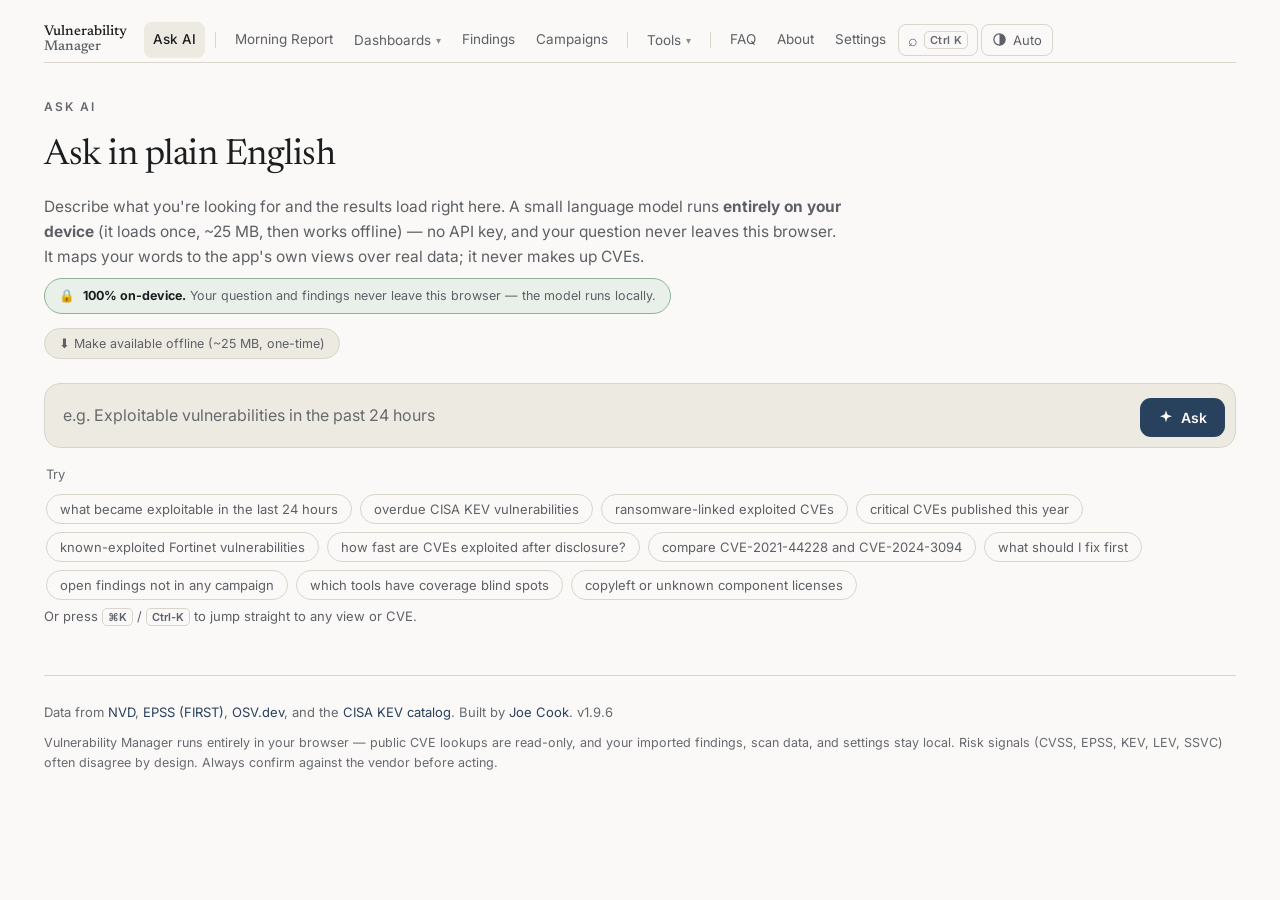
==== index.html @ ef08c0ac "Surface the command palette: visible nav button + hints + tour step (v1.9.6) The ⌘K palette was keyb" ====
<!DOCTYPE html>
<html lang="en">
<head>
<meta charset="utf-8">
<meta name="viewport" content="width=device-width, initial-scale=1">
<title>Vulnerability Manager</title>
<meta name="description" content="A browser-local vulnerability-management operations console: CVE intelligence, a findings workbench, a Tenable VM dashboard, and AD-vs-agent coverage — under one nav with a natural-language Ask AI. Built by Joe Cook.">
<link rel="canonical" href="https://cloudanimal.github.io/vm-ops-console/">
<meta property="og:type" content="website">
<meta property="og:site_name" content="Vulnerability Manager">
<meta property="og:title" content="Vulnerability Manager">
<meta property="og:description" content="A browser-local vulnerability-management operations console: CVE intelligence, a findings workbench, a Tenable VM dashboard, and AD-vs-agent coverage reconciler — one nav, one theme, a natural-language Ask AI. No backend.">
<meta property="og:url" content="https://cloudanimal.github.io/vm-ops-console/">
<meta property="og:image" content="https://cloudanimal.github.io/vm-ops-console/assets/og-image.png?v=2">
<meta property="og:image:width" content="1200">
<meta property="og:image:height" content="630">
<meta name="twitter:card" content="summary_large_image">
<meta name="twitter:title" content="Vulnerability Manager">
<meta name="twitter:description" content="A browser-local vulnerability-management operations console — CVE intelligence, findings workbench, Tenable dashboard, and agent coverage, with a natural-language Ask AI.">
<meta name="twitter:image" content="https://cloudanimal.github.io/vm-ops-console/assets/og-image.png?v=2">
<link rel="icon" id="favicon" href="data:image/svg+xml,%3Csvg xmlns='http://www.w3.org/2000/svg' viewBox='0 0 64 64'%3E%3Crect width='64' height='64' rx='14' fill='%2328415d'/%3E%3Ctext x='32' y='45' font-family='Georgia,serif' font-size='34' fill='%23faf9f7' text-anchor='middle'%3EVM%3C/text%3E%3C/svg%3E">
<link rel="preconnect" href="https://fonts.googleapis.com">
<link rel="preconnect" href="https://fonts.gstatic.com" crossorigin>
<link href="https://fonts.googleapis.com/css2?family=Newsreader:ital,opsz,wght@0,6..72,400;0,6..72,500;1,6..72,400&family=Inter:wght@400;500;600&family=JetBrains+Mono:wght@400;500&display=swap" rel="stylesheet">
<style>
  :root {
    --paper:#faf9f7; --ink:#1c1d1f; --soft:#5c6066; --faint:#66696f; --line:#d9d5cb;
    --accent:#28415d; --surface:#edeae1; --badge-ink:#ffffff; --hl:#e3b341; --hl-ink:#1c1d1f;
    --crit:#a32d2d; --high:#993c1d; --med:#854f0b; --low:#5f5e5a;
    /* NASL syntax tokens — GitHub-light palette (legible on the light surface) */
    --tok-s:#0a3069; --tok-k:#cf222e; --tok-f:#8250df; --tok-n:#0550ae;
    --serif:"Newsreader",Georgia,serif; --sans:"Inter",-apple-system,sans-serif; --mono:"JetBrains Mono",ui-monospace,monospace;
  }
  /* Forced dark (theme switch set to Dark) */
  :root[data-theme="dark"] {
    --paper:#14161a; --ink:#ececea; --soft:#a8aeb6; --faint:#868d96; --line:#2a2e35;
    --accent:#8fb3dd; --surface:#1a1d23; --badge-ink:#10131a; --hl:#e3b341; --hl-ink:#14161a;
    --crit:#e24b4a; --high:#d85a30; --med:#ef9f27; --low:#9a9ea5;
    --tok-s:#6cb6ff; --tok-k:#f0883e; --tok-f:#d2a8ff; --tok-n:#79c0ff;
  }
  /* Auto: follow the OS, unless the switch has forced light */
  @media (prefers-color-scheme: dark) {
    :root:not([data-theme="light"]) {
      --paper:#14161a; --ink:#ececea; --soft:#a8aeb6; --faint:#6b7178; --line:#2a2e35;
      --accent:#8fb3dd; --surface:#1a1d23;
      --crit:#e24b4a; --high:#d85a30; --med:#ef9f27; --low:#9a9ea5;
      --tok-s:#6cb6ff; --tok-k:#f0883e; --tok-f:#d2a8ff; --tok-n:#79c0ff;
    }
  }
  * { box-sizing:border-box; margin:0; padding:0; }
  body { font-family:var(--sans); background:var(--paper); color:var(--ink); line-height:1.6; font-size:16px; -webkit-font-smoothing:antialiased; }
  .wrap { max-width:1240px; margin:0 auto; padding:0 24px; }
  a { color:var(--accent); }

  /* ---- top nav ---- */
  nav.top { display:flex; align-items:center; gap:3px; flex-wrap:nowrap; overflow-x:auto; padding:22px 0 4px; border-bottom:1px solid var(--line); scrollbar-width:none; }
  nav.top::-webkit-scrollbar { display:none; }
  nav.top .brand { font-family:var(--serif); font-size:19px; font-weight:500; margin-right:14px; text-decoration:none; color:var(--ink); white-space:nowrap; flex:0 0 auto; }
  nav.top .brand.two-line { display:inline-flex; flex-direction:column; justify-content:center; line-height:1.08; font-size:14px; }
  nav.top .brand.two-line .brand-l2 { color:var(--soft); }
  nav.top a.tab { font-size:13.5px; color:var(--soft); text-decoration:none; padding:7px 9px; border-radius:8px; white-space:nowrap; flex:0 0 auto; transition:background .15s ease,color .15s ease; }
  nav.top .navsep { flex:0 0 auto; width:1px; height:16px; background:var(--line); margin:0 7px; }
  nav.top .navmenu { flex:0 0 auto; }
  nav.top .navmenu-btn { font-family:var(--sans); font-size:13.5px; color:var(--soft); background:transparent; border:0; padding:7px 9px; border-radius:8px; white-space:nowrap; cursor:pointer; display:inline-flex; align-items:center; gap:5px; transition:background .15s ease,color .15s ease; }
  nav.top .navmenu-btn:hover { color:var(--ink); background:var(--surface); }
  nav.top .navmenu-btn .caret { font-size:10px; opacity:.7; }
  nav.top .navmenu.menu-active > .navmenu-btn, nav.top .navmenu.open > .navmenu-btn { color:var(--ink); font-weight:500; background:var(--surface); }
  nav.top .navmenu.open > .navmenu-btn .caret { transform:rotate(180deg); }
  nav.top .navmenu-list { position:fixed; display:none; flex-direction:column; min-width:190px; max-height:calc(100vh - 80px); overflow-y:auto; background:var(--paper); border:1px solid var(--line); border-radius:11px; box-shadow:0 10px 30px rgba(0,0,0,.18); padding:6px; z-index:200; }
  nav.top .navmenu-list .navmenu-group { font-size:10px; text-transform:uppercase; letter-spacing:.05em; color:var(--faint); font-weight:700; padding:9px 12px 3px; }
  nav.top .navmenu-list .navmenu-group:first-child { padding-top:4px; }
  nav.top .navmenu.open .navmenu-list { display:flex; }
  nav.top .navmenu-list a { display:block; padding:8px 12px; border-radius:7px; font-size:13.5px; color:var(--soft); text-decoration:none; white-space:nowrap; }
  nav.top .navmenu-list a:hover { background:var(--surface); color:var(--ink); }
  nav.top .navmenu-list a.active { color:var(--ink); font-weight:500; background:var(--surface); }
  nav.top a.tab:hover { color:var(--ink); background:var(--surface); }
  nav.top a.tab.active { color:var(--ink); font-weight:500; background:var(--surface); }
  nav.top .theme { display:flex; align-items:center; gap:6px; font-family:var(--sans); font-size:13px; color:var(--soft); background:transparent; border:1px solid var(--line); border-radius:8px; padding:7px 10px; cursor:pointer; white-space:nowrap; flex:0 0 auto; transition:border-color .15s ease,color .15s ease; }
  nav.top .theme:hover { color:var(--ink); border-color:var(--accent); }
  nav.top .theme svg { width:15px; height:15px; }
  nav.top .cmdk-btn { display:flex; align-items:center; gap:6px; font-family:var(--sans); color:var(--soft); background:transparent; border:1px solid var(--line); border-radius:8px; padding:6px 9px; cursor:pointer; white-space:nowrap; flex:0 0 auto; transition:border-color .15s ease,color .15s ease; }
  nav.top .cmdk-btn:hover { color:var(--ink); border-color:var(--accent); }
  nav.top .cmdk-btn .cmdk-ico { font-size:16px; line-height:1; }
  nav.top .cmdk-btn .cmdk-kbd { font-family:var(--sans); font-size:11px; font-weight:600; letter-spacing:.3px; color:var(--faint); border:1px solid var(--line); border-radius:5px; padding:1px 5px; }
  @media (max-width:820px) { nav.top .cmdk-btn .cmdk-kbd { display:none; } }
  kbd.kbdhint { font-family:var(--sans); font-size:11px; font-weight:600; border:1px solid var(--line); border-radius:5px; padding:1px 5px; color:var(--soft); cursor:pointer; }
  kbd.kbdhint:hover { border-color:var(--accent); color:var(--ink); }

  header.view { padding:34px 0 8px; }
  .overline { font-size:12px; font-weight:600; letter-spacing:2px; text-transform:uppercase; color:var(--faint); margin-bottom:12px; }
  h1 { font-family:var(--serif); font-weight:400; font-size:36px; letter-spacing:-0.5px; }
  .lede { font-size:15.5px; color:var(--soft); margin-top:10px; max-width:600px; }
  .lede.wide { max-width:none; }   /* full-width one-liner (wraps only on narrow screens) */
  .lede.w800 { max-width:800px; }  /* slightly wider reading measure (e.g. Ask AI intro) */

  form { display:flex; gap:10px; margin-top:24px; }
  input, select {
    font-family:var(--mono); font-size:15px; color:var(--ink); background:var(--surface);
    border:1px solid var(--line); border-radius:10px; padding:12px 15px; outline:none;
    transition:border-color .2s ease;
  }
  input { flex:1; }
  input:focus, select:focus, textarea:focus { border-color:var(--accent); }
  input:focus-visible, select:focus-visible, textarea:focus-visible, button:focus-visible, a:focus-visible {
    outline:none; box-shadow:0 0 0 3px color-mix(in srgb, var(--accent) 30%, transparent); }
  input::placeholder { color:var(--faint); }
  button.go {
    font-family:var(--sans); font-size:15px; font-weight:500; color:var(--paper); background:var(--ink);
    border:none; border-radius:10px; padding:0 22px; cursor:pointer; transition:background .2s ease;
  }
  button.go:hover { background:var(--accent); }
  button.go:disabled { opacity:.5; cursor:default; }

  .examples { margin-top:13px; font-size:13px; color:var(--faint); display:flex; flex-wrap:wrap; gap:8px; align-items:center; }
  .chip { font-family:var(--mono); font-size:12.5px; color:var(--soft); background:var(--surface); border:1px solid var(--line); border-radius:100px; padding:4px 11px; cursor:pointer; transition:border-color .2s ease,color .2s ease; text-decoration:none; }
  .chip:hover { border-color:var(--accent); color:var(--ink); }

  #status { margin:26px 0; font-size:15px; color:var(--soft); }
  #status .err { color:var(--crit); }

  /* ---- result / hit cards ---- */
  .hits { margin:24px 0 40px; display:flex; flex-direction:column; gap:12px; }
  .hit { border:1px solid var(--line); border-radius:12px; padding:16px 18px; background:var(--surface); text-decoration:none; color:inherit; display:block; transition:border-color .15s ease, transform .1s ease; }
  .hit:hover { border-color:var(--accent); }
  .hit .row1 { display:flex; align-items:baseline; gap:12px; flex-wrap:wrap; }
  .hit .cid { font-family:var(--mono); font-size:15px; font-weight:500; color:var(--accent); }
  .hit .desc { font-size:14px; color:var(--soft); margin-top:7px; display:-webkit-box; -webkit-line-clamp:2; -webkit-box-orient:vertical; overflow:hidden; }
  .badges { display:flex; gap:7px; flex-wrap:wrap; margin-left:auto; }
  .badge { font-family:var(--mono); font-size:11px; font-weight:500; letter-spacing:.4px; padding:2px 9px; border-radius:100px; border:1px solid var(--line); color:var(--soft); white-space:nowrap; }
  .badge.crit { color:var(--badge-ink); background:var(--crit); border-color:var(--crit); }
  .badge.high { color:var(--badge-ink); background:var(--high); border-color:var(--high); }
  .badge.med  { color:var(--badge-ink); background:var(--med); border-color:var(--med); }
  .eoltable { width:100%; border-collapse:collapse; font-size:13.5px; }
  .eoltable th { text-align:left; color:var(--soft); font-weight:500; font-size:11px; text-transform:uppercase; letter-spacing:.05em; padding:8px 10px; border-bottom:1px solid var(--line); }
  .eoltable td { padding:8px 10px; border-bottom:1px solid var(--line); }
  .eol-dead { color:var(--crit); font-weight:600; }
  .eol-soon { color:var(--med); font-weight:600; }
  .eol-ok { color:var(--soft); }
  a.eol-link { color:var(--accent); text-decoration:none; } a.eol-link:hover { text-decoration:underline; }
  .eol-layout { display:flex; gap:22px; align-items:flex-start; }
  .eol-nav { flex:0 0 244px; width:244px; border:1px solid var(--line); border-radius:10px; padding:8px; background:var(--surface); position:sticky; top:12px; max-height:calc(100vh - 40px); overflow:auto; }
  .eol-content { flex:1 1 auto; min-width:0; }
  .eol-navtitle { font-size:11px; text-transform:uppercase; letter-spacing:.06em; color:var(--soft); padding:6px 8px 4px; }
  .eol-navall { display:block; padding:7px 8px; border-radius:7px; text-decoration:none; color:var(--ink); font-size:13.5px; font-weight:600; }
  .eol-navall:hover, .eol-navall.active { background:var(--hl); }
  details.eol-cat { border-top:1px solid var(--line); }
  details.eol-cat > summary { list-style:none; cursor:pointer; padding:8px; font-size:13.5px; font-weight:600; color:var(--accent); display:flex; justify-content:space-between; align-items:center; }
  details.eol-cat > summary::-webkit-details-marker { display:none; }
  details.eol-cat > summary::after { content:"›"; font-size:15px; line-height:1; transform:rotate(90deg); color:var(--faint); transition:transform .15s; }
  details.eol-cat[open] > summary::after { transform:rotate(-90deg); }
  .eol-count { font-size:11px; font-weight:500; color:var(--faint); background:var(--hl); border-radius:10px; padding:1px 7px; }
  .eol-catlist, .eol-tags { padding:0 4px 8px; }
  .eol-catlist a, .eol-tags a { display:block; padding:5px 10px; border-radius:6px; text-decoration:none; color:var(--soft); font-size:12.5px; }
  .eol-catlist a:hover, .eol-tags a:hover { background:var(--hl); color:var(--ink); }
  .eol-catlist a.on, .eol-tags a.on { background:var(--accent); color:#fff; }
  .eol-tags { display:flex; flex-wrap:wrap; gap:4px; }
  .eol-tags a { display:inline-flex; gap:5px; align-items:center; border:1px solid var(--line); }
  .eol-meta { display:flex; flex-wrap:wrap; gap:6px; margin:6px 0; }
  .eol-chip { font-size:11.5px; padding:2px 9px; border-radius:11px; background:var(--hl); color:var(--soft); text-decoration:none; border:1px solid var(--line); }
  a.eol-chip.tag:hover { background:var(--accent); color:#fff; }
  .eol-cards { display:grid; grid-template-columns:repeat(auto-fill,minmax(180px,1fr)); gap:8px; }
  a.eol-card { display:flex; flex-direction:column; gap:2px; padding:10px 12px; border:1px solid var(--line); border-radius:9px; text-decoration:none; color:var(--ink); background:var(--surface); }
  a.eol-card:hover { border-color:var(--accent); } a.eol-card .muted { font-size:11.5px; }
  th.eol-sortable { cursor:pointer; user-select:none; white-space:nowrap; }
  th.eol-sortable:hover { color:var(--ink); }
  th.eol-sortable::after { content:"\2195"; opacity:.3; font-size:9px; margin-left:4px; }
  th.eol-sortable[data-sort=asc]::after { content:"\25B2"; opacity:.9; }
  th.eol-sortable[data-sort=desc]::after { content:"\25BC"; opacity:.9; }
  .eol-filterrow th { padding:4px 6px; border-bottom:1px solid var(--line); }
  .eol-filterrow input { width:100%; min-width:52px; box-sizing:border-box; font-size:11px; padding:3px 6px; border:1px solid var(--line); border-radius:5px; background:var(--paper); color:var(--ink); font-family:inherit; text-transform:none; letter-spacing:normal; font-weight:400; }
  .eol-filterrow input::placeholder { color:var(--faint); text-transform:none; letter-spacing:0; }
  @media (max-width:820px) { .eol-layout { flex-direction:column; } .eol-nav { position:static; width:100%; flex-basis:auto; max-height:340px; } }
  .badge.kev  { color:var(--badge-ink); background:var(--crit); border-color:var(--crit); }
  .badge.epss { color:var(--accent); }

  /* ---- detail (ported from cve-patch-lookup) ---- */
  .cve-id { font-family:var(--mono); font-size:22px; font-weight:500; color:var(--accent); }
  .desc { font-size:15px; color:var(--soft); margin-top:10px; line-height:1.6; }
  .stats { display:flex; flex-wrap:wrap; gap:12px; margin:24px 0; }
  .stat { flex:1; min-width:150px; background:var(--surface); border:1px solid var(--line); border-radius:12px; padding:14px 16px; }
  .stat .k { font-size:11px; letter-spacing:1.2px; text-transform:uppercase; color:var(--faint); }
  .stat .v { font-family:var(--serif); font-size:24px; font-weight:500; margin-top:4px; }
  .sev-crit { color:var(--crit); } .sev-high { color:var(--high); } .sev-med { color:var(--med); } .sev-low { color:var(--low); }
  .kev-yes { color:var(--crit); font-weight:600; } .kev-no { color:var(--soft); }
  .block { margin-top:28px; }
  .block h3 { font-family:var(--serif); font-weight:500; font-size:19px; margin-bottom:12px; }
  .block .sub { font-size:13px; color:var(--faint); margin-bottom:14px; margin-top:-6px; }
  details.block > summary { font-family:var(--serif); font-weight:500; font-size:19px; margin-bottom:12px; cursor:pointer; list-style:none; display:flex; align-items:baseline; gap:8px; }
  details.block > summary::-webkit-details-marker { display:none; }
  details.block > summary::before { content:"\25B8"; font-size:13px; color:var(--faint); transition:transform .15s ease; display:inline-block; }
  details.block[open] > summary::before { transform:rotate(90deg); }
  details.block > summary .count { font-family:var(--mono); font-size:13px; color:var(--faint); font-weight:400; }
  details.block > summary:hover { color:var(--accent); }
  .reflist { list-style:none; display:flex; flex-direction:column; gap:1px; }
  .reflist li { padding:11px 0; border-bottom:1px solid var(--line); }
  .reflist li:first-child { border-top:1px solid var(--line); }
  .reflist a { color:var(--ink); text-decoration:none; font-size:14.5px; word-break:break-all; transition:color .2s ease; }
  .reflist a:hover { color:var(--accent); }
  .tag { display:inline-block; font-size:10.5px; font-weight:600; letter-spacing:.6px; text-transform:uppercase; color:var(--accent); background:var(--surface); border:1px solid var(--line); border-radius:6px; padding:1px 8px; margin-right:6px; vertical-align:1px; }
  .fixed { font-family:var(--mono); font-size:14px; color:var(--ink); }
  .fixed .pkg { color:var(--soft); }
  .muted { color:var(--faint); font-size:14px; }
  .pill { display:inline-block; font-size:12px; color:var(--med); background:var(--surface); border:1px solid var(--line); border-radius:100px; padding:2px 11px; margin:2px 4px 2px 0; }
  a.pill.kb { font-family:var(--mono); color:var(--accent); text-decoration:none; }
  a.pill.kb:hover { border-color:var(--accent); }
  a.pill.ext { color:var(--accent); text-decoration:none; transition:border-color .15s ease; }
  a.pill.ext:hover { border-color:var(--accent); }
  /* latest detections feed */
  .dets { display:flex; flex-direction:column; }
  .det { padding:12px 0; border-bottom:1px solid var(--line); }
  .det:first-child { border-top:1px solid var(--line); }
  .det-main { display:flex; align-items:baseline; gap:8px; flex-wrap:wrap; }
  .det-title { color:var(--ink); text-decoration:none; font-size:14.5px; }
  .det-title:hover { color:var(--accent); }
  .det-cves { margin-top:6px; display:flex; gap:6px; flex-wrap:wrap; align-items:center; }
  a.cvechip { font-family:var(--mono); font-size:12px; color:var(--accent); text-decoration:none; border:1px solid var(--line); border-radius:100px; padding:1px 9px; }
  a.cvechip:hover { border-color:var(--accent); background:var(--surface); }
  /* triage */
  .tin { width:100%; min-height:120px; font-family:var(--mono); font-size:14px; color:var(--ink); background:var(--surface); border:1px solid var(--line); border-radius:10px; padding:14px 16px; outline:none; resize:vertical; margin-top:22px; }
  .tin:focus { border-color:var(--accent); }
  /* compare */
  .cmp-grid { display:grid; grid-template-columns:repeat(auto-fit,minmax(200px,1fr)); gap:16px; margin:24px 0 40px; }
  .cmp-col { border:1px solid var(--line); border-radius:12px; padding:16px; }
  .cmp-col .cve-id a { text-decoration:none; }
  .cmp-tbl { width:100%; border-collapse:collapse; font-size:13.5px; }
  .cmp-tbl td { padding:8px 0; border-bottom:1px solid var(--line); vertical-align:top; }
  .cmp-tbl .cmp-k { color:var(--faint); font-size:11px; letter-spacing:.6px; text-transform:uppercase; width:88px; }
  /* prose (about) */
  .prose { font-size:15px; color:var(--soft); line-height:1.65; }
  .prose p { margin:0 0 12px; }
  .prose ul { margin:0 0 12px; padding-left:20px; }
  .prose li { margin:4px 0; }
  .prose code { font-family:var(--mono); font-size:13px; background:var(--surface); border:1px solid var(--line); border-radius:5px; padding:1px 5px; }
  /* analyze (Tenable upload) */
  .privacy { display:flex; gap:13px; align-items:flex-start; border:1px solid var(--ok); border-left:4px solid var(--ok); background:color-mix(in srgb, var(--ok) 11%, var(--surface)); border-radius:12px; padding:15px 17px; margin:20px 0; font-size:14px; color:var(--soft); line-height:1.6; }
  .privacy b { color:var(--ink); }
  .privacy .shield { flex:0 0 auto; width:22px; height:22px; color:var(--ok); margin-top:1px; }
  .privacy .mono, td.mono, .mono { font-family:var(--mono); font-size:13px; }
  .drop { display:flex; flex-direction:column; align-items:center; justify-content:center; gap:6px; border:2px dashed var(--line); border-radius:14px; padding:44px 20px; cursor:pointer; text-align:center; transition:border-color .15s ease, background .15s ease; }
  .drop:hover, .drop.over { border-color:var(--accent); background:var(--surface); }
  .drop-main { font-family:var(--serif); font-size:18px; color:var(--ink); }
  .drop-sub { font-size:13px; color:var(--faint); }
  .verdict { border-radius:14px; border:1px solid var(--line); padding:18px 20px; margin:22px 0 6px; display:flex; align-items:baseline; gap:14px; flex-wrap:wrap; }
  .verdict .tier { font-family:var(--mono); font-size:13px; font-weight:600; letter-spacing:1px; padding:3px 10px; border-radius:100px; color:#fff; }
  .verdict .label { font-family:var(--serif); font-size:25px; font-weight:500; }
  .verdict .why { font-size:14px; color:var(--soft); width:100%; }
  .v-p1 { border-color:var(--crit); } .v-p1 .tier { background:var(--crit); } .v-p1 .label { color:var(--crit); }
  .v-p2 { border-color:var(--med); } .v-p2 .tier { background:var(--med); } .v-p2 .label { color:var(--med); }
  .v-p3 .tier { background:var(--low); } .v-p3 .label { color:var(--ink); }
  .models { display:flex; flex-direction:column; }
  .model { display:grid; grid-template-columns:150px 120px 1fr; gap:14px; align-items:baseline; padding:11px 0; border-bottom:1px solid var(--line); font-size:14px; }
  .model:first-child { border-top:1px solid var(--line); }
  .model .mname { font-weight:600; } .model .mverd { font-family:var(--mono); font-size:13px; } .model .mwhy { color:var(--soft); font-size:13.5px; }
  .vd-act { color:var(--crit); } .vd-soon { color:var(--med); } .vd-low { color:var(--soft); }
  @media (max-width:600px){ .model{ grid-template-columns:1fr; gap:2px; padding:14px 0; } }
  .backlink { display:inline-block; margin:18px 0 0; font-size:14px; color:var(--soft); text-decoration:none; }
  .backlink:hover { color:var(--accent); }

  /* ---- charts ---- */
  .bars { display:flex; flex-direction:column; gap:7px; margin-top:6px; }
  .bar-row { display:grid; grid-template-columns:54px 1fr 64px; gap:10px; align-items:center; font-size:13px; }
  .bar-row .lbl { font-family:var(--mono); color:var(--soft); text-align:right; }
  .bar-row .track { background:var(--surface); border-radius:5px; height:18px; overflow:hidden; }
  .bar-row .fill { display:block; height:100%; min-width:2px; border-radius:5px; background:var(--accent); }
  .bar-row .num { font-family:var(--mono); color:var(--soft); font-size:12.5px; }
  .seg { display:flex; height:22px; border-radius:6px; overflow:hidden; border:1px solid var(--line); }
  .seg span { display:block; }
  .legend { display:flex; gap:16px; flex-wrap:wrap; margin-top:10px; font-size:12.5px; color:var(--soft); }
  .legend i { display:inline-block; width:10px; height:10px; border-radius:2px; margin-right:6px; vertical-align:0; }

  /* ---- stats explorer controls ---- */
  .sx-controls { display:flex; flex-wrap:wrap; gap:16px 22px; align-items:center; margin:6px 0 18px; padding:14px 16px; background:var(--surface); border:1px solid var(--line); border-radius:12px; }
  .sx-group { display:flex; align-items:center; gap:7px; flex-wrap:wrap; }
  .sx-lab { font-size:11px; letter-spacing:1px; text-transform:uppercase; color:var(--faint); margin-right:2px; }
  .sx-btn { font-family:var(--sans); font-size:13px; color:var(--soft); background:var(--paper); border:1px solid var(--line); border-radius:8px; padding:6px 11px; cursor:pointer; transition:all .15s ease; }
  .sx-btn:hover { color:var(--ink); border-color:var(--accent); }
  .sx-btn.active { color:var(--paper); background:var(--ink); border-color:var(--ink); }
  .sx-sel { font-family:var(--sans); font-size:13px; padding:6px 9px; border-radius:8px; }
  .sx-dash { color:var(--faint); }
  .sx-check { font-size:13px; color:var(--soft); display:flex; align-items:center; gap:6px; cursor:pointer; }
  .cz-out { margin-top:16px; }
  .cz-result { display:flex; align-items:baseline; gap:12px; }
  .cz-result .cz-n { font-family:var(--serif); font-size:34px; font-weight:500; color:var(--accent); }
  .cz-result .cz-lbl { font-size:14px; color:var(--soft); }
  .cz-url { font-family:var(--mono); font-size:12px; color:var(--faint); margin-top:8px; word-break:break-all; }

  /* ---- KEV table ---- */
  .ktable { width:100%; border-collapse:collapse; margin-top:18px; font-size:13.5px; }
  .ktable th { text-align:left; font-size:11px; letter-spacing:.8px; text-transform:uppercase; color:var(--faint); font-weight:600; padding:8px 10px; border-bottom:1px solid var(--line); cursor:pointer; white-space:nowrap; }
  .ktable th:hover { color:var(--ink); }
  .ktable td { padding:10px; border-bottom:1px solid var(--line); vertical-align:top; }
  .ktable td.cid a { font-family:var(--mono); color:var(--accent); text-decoration:none; }
  .ktable tr:hover td { background:var(--surface); }
  .rw { color:var(--crit); font-size:11px; font-weight:600; }
  .toolbar { display:flex; gap:10px; flex-wrap:wrap; align-items:center; margin-top:18px; }
  .toolbar input { flex:1; min-width:200px; }
  .count-note { font-size:13px; color:var(--faint); margin-top:8px; }
  .subnav { display:flex; gap:8px; margin:-4px 0 20px; flex-wrap:wrap; }
  .toc { display:flex; flex-wrap:nowrap; overflow-x:auto; gap:6px; align-items:center; margin:4px 0 24px; padding:12px 16px; border:1px solid var(--line); border-radius:12px; background:var(--surface); scrollbar-width:thin; }
  .toc::-webkit-scrollbar { height:6px; } .toc::-webkit-scrollbar-thumb { background:var(--line); border-radius:3px; }
  .toc-lab { font-size:11px; text-transform:uppercase; letter-spacing:1.2px; color:var(--faint); margin-right:2px; flex-shrink:0; white-space:nowrap; }
  .toc-link { font-family:var(--sans); font-size:12.5px; color:var(--soft); text-decoration:none; padding:4px 11px; border:1px solid var(--line); border-radius:100px; cursor:pointer; white-space:nowrap; flex-shrink:0; transition:color .15s ease, border-color .15s ease; }
  .toc-link:hover { color:var(--ink); border-color:var(--accent); }
  .to-top { position:fixed; right:22px; bottom:22px; z-index:60; display:none; align-items:center; gap:6px; background:var(--accent); color:var(--paper); border:0; border-radius:100px; padding:9px 15px; font-family:var(--sans); font-size:13px; font-weight:600; cursor:pointer; box-shadow:0 4px 16px rgba(0,0,0,.28); }
  .to-top.show { display:inline-flex; }
  .faq { border-top:1px solid var(--line); padding:13px 0; }
  .faq > summary { font-family:var(--sans); font-weight:600; font-size:15px; color:var(--ink); cursor:pointer; list-style:none; display:flex; align-items:baseline; gap:9px; }
  .faq > summary::-webkit-details-marker { display:none; }
  .faq > summary::before { content:"\25B8"; font-size:12px; color:var(--faint); transition:transform .15s ease; }
  .faq[open] > summary::before { transform:rotate(90deg); }
  .faq > summary:hover { color:var(--accent); }
  .faq .prose { margin-top:10px; }
  .faq-jump { color:var(--accent); cursor:pointer; text-decoration:underline; }
  /* NASL viewer */
  .nasl-cmd { background:var(--surface); border:1px solid var(--line); border-radius:10px; padding:12px 14px; font-family:var(--mono); font-size:12.5px; color:var(--soft); white-space:pre-wrap; word-break:break-all; line-height:1.7; }
  .nasl-meta { display:flex; flex-wrap:wrap; gap:8px 16px; align-items:center; margin:10px 0; font-size:13px; color:var(--soft); }
  .nasl-paths { display:flex; flex-direction:column; gap:8px; }
  .nasl-prow { display:flex; align-items:center; gap:10px; }
  .nasl-os { flex:0 0 60px; font-size:11px; color:var(--faint); text-transform:uppercase; letter-spacing:.6px; }
  .nasl-ppath { flex:1; min-width:0; font-family:var(--mono); font-size:12.5px; color:var(--ink); background:var(--surface); border:1px solid var(--line); border-radius:6px; padding:6px 9px; overflow:auto; white-space:nowrap; }
  .nasl-copy { flex:0 0 auto; }
  .nasl-sub { font-family:var(--sans); font-weight:600; font-size:14px; color:var(--ink); margin:16px 0 7px; }
  .nasl-note { font-size:14px; color:var(--soft); line-height:1.65; background:color-mix(in srgb, var(--hl) 9%, var(--surface)); border:1px solid color-mix(in srgb, var(--hl) 38%, var(--line)); border-radius:10px; padding:11px 14px; margin:8px 0 4px; }
  .nasl-note b { color:var(--ink); }
  .nasl-note code { color:var(--ink); }
  .nasl-meta code { color:var(--ink); }
  .nasl-tools { display:flex; flex-wrap:wrap; gap:8px; align-items:center; margin:12px 0; }
  .nasl-tools input[type=text] { flex:1; min-width:200px; padding:8px 11px; font:inherit; border-radius:8px; border:1px solid var(--line); background:var(--surface); color:var(--ink); }
  .nasl-code { font-family:var(--mono); font-size:12.5px; line-height:1.55; border:1px solid var(--line); border-radius:10px; background:var(--surface); overflow:auto; max-height:70vh; counter-reset:none; }
  .nl-line { display:flex; }
  .nl-line:hover { background:color-mix(in srgb, var(--accent) 7%, transparent); }
  .nl-line.hl { background:color-mix(in srgb, var(--hl) 22%, transparent); }
  .nl-num { flex:0 0 auto; width:54px; text-align:right; padding:1px 12px 1px 0; color:var(--faint); user-select:none; cursor:pointer; border-right:1px solid var(--line); }
  .nl-code { flex:1; padding:1px 0 1px 12px; white-space:pre; }
  .nl-code .nc { color:var(--faint); font-style:italic; }
  .nl-code .ns { color:var(--tok-s); }
  .nl-code .nk { color:var(--tok-k); font-weight:600; }
  .nl-code .nf { color:var(--tok-f); }
  .nl-code .nn { color:var(--tok-n); }
  .nl-code mark { background:var(--hl); color:var(--hl-ink); border-radius:2px; }
  .live-dot { width:8px; height:8px; border-radius:50%; background:var(--ok); display:inline-block; box-shadow:0 0 0 0 color-mix(in srgb, var(--ok) 55%, transparent); animation:livepulse 2s infinite; }
  @keyframes livepulse { 0%{box-shadow:0 0 0 0 color-mix(in srgb, var(--ok) 55%, transparent);} 70%{box-shadow:0 0 0 6px color-mix(in srgb, var(--ok) 0%, transparent);} 100%{box-shadow:0 0 0 0 color-mix(in srgb, var(--ok) 0%, transparent);} }
  /* Ask AI page */
  .ask-wrap { max-width:100%; }
  .ask-priv { display:inline-flex; align-items:center; gap:8px; font-size:12.5px; color:var(--soft); border:1px solid color-mix(in srgb,#2e8b57 45%,var(--line)); background:color-mix(in srgb,#2e8b57 9%,transparent); border-radius:100px; padding:7px 14px; margin-bottom:14px; }
  .ask-priv b { color:var(--ink); }
  .ask-offline { margin:0 0 14px; }
  .ask-off { font-size:12.5px; }
  .ask-off.ok { color:var(--ok); }
  .ask-off.btn { font-family:var(--sans); color:var(--soft); background:var(--surface); border:1px solid var(--line); border-radius:100px; padding:7px 14px; cursor:pointer; transition:border-color .15s ease, color .15s ease; }
  .ask-off.btn:hover { border-color:var(--accent); color:var(--ink); }
  .ask-off.btn.busy { cursor:default; opacity:.8; }   /* fill the page width and auto-resize (page is capped by .wrap; .lede stays readable via its own cap) */
  .ask-box { display:flex; align-items:flex-end; gap:8px; background:var(--surface); border:1px solid var(--line); border-radius:16px; padding:10px 10px 10px 18px; transition:border-color .15s ease, box-shadow .15s ease; }
  .ask-box:focus-within { border-color:var(--accent); box-shadow:0 0 0 3px color-mix(in srgb, var(--accent) 16%, transparent); }
  .ask-box textarea { flex:1; border:0; background:transparent; color:var(--ink); font:inherit; font-size:16px; line-height:1.55; resize:none; padding:9px 0; outline:none; max-height:220px; }
  .ask-box textarea::placeholder { color:var(--faint); }
  /* keep the long placeholder on one clean line (ellipsis) instead of wrap-clipping when narrow; real input wraps + auto-grows */
  .ask-box textarea:placeholder-shown { white-space:nowrap; overflow:hidden; text-overflow:ellipsis; }
  .ask-submit { flex:0 0 auto; display:inline-flex; align-items:center; gap:7px; background:var(--accent); color:var(--paper); border:0; border-radius:11px; padding:11px 18px; font-family:var(--sans); font-weight:600; font-size:14px; cursor:pointer; transition:opacity .15s ease, transform .1s ease; }
  .ask-submit:hover { opacity:.9; }
  .ask-submit:active { transform:translateY(1px); }
  .ask-submit svg { width:16px; height:16px; }
  .ask-try { display:flex; align-items:baseline; gap:10px; flex-wrap:wrap; margin:16px 2px 6px; }
  .ask-try .lbl { font-size:13px; color:var(--faint); flex:0 0 auto; }
  .ask-chiprow { display:flex; flex-wrap:wrap; gap:8px; }
  .ask-chip { font-family:var(--sans); font-size:13px; color:var(--soft); background:transparent; border:1px solid var(--line); border-radius:100px; padding:6px 13px; cursor:pointer; transition:color .15s ease, border-color .15s ease, background .15s ease; }
  .ask-chip:hover { color:var(--ink); border-color:var(--accent); background:var(--surface); }
  .ask-answer { font-size:15.5px; color:var(--soft); line-height:1.6; margin:2px 0 4px; }
  /* narrow screens: stack the composer so the textarea gets full width and the button is an easy full-width tap target */
  @media (max-width:560px){
    .ask-box { flex-direction:column; align-items:stretch; padding:12px 14px; }
    .ask-box .ask-submit { width:100%; justify-content:center; padding:12px; }
  }

  footer { border-top:1px solid var(--line); padding:26px 0 64px; margin-top:48px; font-size:13px; color:var(--faint); }
  footer a { color:var(--accent); text-decoration:none; }
  footer a:hover { text-decoration:underline; }
  .disclaimer { font-size:12.5px; color:var(--faint); margin-top:10px; line-height:1.6; }
  .spin { color:var(--faint); }
</style>
<link rel="stylesheet" href="vmops.css">
<link rel="stylesheet" href="acd.css">
<link rel="stylesheet" href="tvd.css">
<link rel="stylesheet" href="wiz.css">
<link rel="stylesheet" href="scanner.css">
<link rel="stylesheet" href="pscan.css">
<script src="version.js"></script>
<script src="vendor/papaparse.min.js"></script>
<script src="vendor/xlsx.full.min.js"></script>
<script src="vendor/chart.umd.js"></script>
<script src="vendor/html2canvas.min.js"></script>
<script src="vendor/gifenc.global.js"></script>
<script>
  // Apply the saved theme before first paint to avoid a flash of the wrong mode.
  (function () { try { var t = localStorage.getItem('cve-theme'); if (t === 'light' || t === 'dark') document.documentElement.setAttribute('data-theme', t); } catch (e) {} })();
</script>
</head>
<body>
<div class="wrap">

  <nav class="top">
    <a class="brand two-line" href="#/ask"><span class="brand-l1">Vulnerability</span><span class="brand-l2">Manager</span></a>
    <a class="tab" href="#/ask" data-route="ask">Ask&nbsp;AI</a>
    <span class="navsep" aria-hidden="true"></span>
    <a class="tab" href="#/report" data-route="report">Morning Report</a>
    <div class="navmenu" data-menu="dashboards">
      <button class="navmenu-btn" type="button" aria-haspopup="true" aria-expanded="false">Dashboards <span class="caret">▾</span></button>
      <div class="navmenu-list" role="menu">
        <a href="#/dashboard" data-route="dashboard">Overview</a>
        <a href="#/assets" data-route="assets">Asset Inventory</a>
        <a href="#/remediations" data-route="remediations">Remediations</a>
        <a href="#/sbom" data-route="sbom">Licenses &amp; SBOM</a>
        <a href="#/agent-coverage" data-route="agent-coverage">Agent Coverage</a>
        <a href="#/coverage" data-route="coverage">Scanner Coverage</a>
        <a href="#/tvd" data-route="tvd">Tenable</a>
        <a href="#/qualys" data-route="qualys">Qualys</a>
        <a href="#/rapid7" data-route="rapid7">Rapid7</a>
        <a href="#/crowdstrike" data-route="crowdstrike">CrowdStrike</a>
        <a href="#/wiz" data-route="wiz">Wiz</a>
      </div>
    </div>
    <a class="tab" href="#/findings" data-route="findings">Findings</a>
    <a class="tab" href="#/campaigns" data-route="campaigns">Campaigns</a>
    <span class="navsep" aria-hidden="true"></span>
    <div class="navmenu" data-menu="tools">
      <button class="navmenu-btn" type="button" aria-haspopup="true" aria-expanded="false">Tools <span class="caret">▾</span></button>
      <div class="navmenu-list" role="menu">
        <div class="navmenu-group">Analysis</div>
        <a href="#/analyze" data-route="tenable">Tenable Analyzer</a>
        <a href="#/prompt-scanner" data-route="prompt-scanner">AI Prompt Scanner</a>
        <a href="#/nasl" data-route="nasl">NASL Viewer</a>
        <div class="navmenu-group">CVE Intelligence</div>
        <a href="#/search" data-route="search">Search</a>
        <a href="#/exploited" data-route="exploited">Exploited</a>
        <a href="#/stats" data-route="stats">CVE Statistics</a>
        <a href="#/browse" data-route="browse">Browse the corpus</a>
        <a href="#/latest" data-route="latest">Latest CVEs</a>
        <a href="#/triage" data-route="triage">Triage</a>
        <a href="#/eol" data-route="eol">End of Life</a>
        <div class="navmenu-group">Sample data</div>
        <a href="#" onclick="return window.VMOPS&amp;&amp;VMOPS.sampleLoad('tenable')">Tenable</a>
        <a href="#" onclick="return window.VMOPS&amp;&amp;VMOPS.sampleLoad('qualys')">Qualys</a>
        <a href="#" onclick="return window.VMOPS&amp;&amp;VMOPS.sampleLoad('rapid7')">Rapid7</a>
        <a href="#" onclick="return window.VMOPS&amp;&amp;VMOPS.sampleLoad('crowdstrike')">CrowdStrike</a>
        <a href="#" onclick="return window.VMOPS&amp;&amp;VMOPS.sampleLoad('wiz')">Wiz</a>
        <a href="#" onclick="return window.VMOPS&amp;&amp;VMOPS.sampleLoad('sarif')">SARIF (code scan)</a>
        <a href="#" onclick="return window.VMOPS&amp;&amp;VMOPS.sampleLoad('cyclonedx')">CycloneDX SBOM</a>
        <a href="#" onclick="return window.VMOPS&amp;&amp;VMOPS.sampleLoad('all')">All sources</a>
      </div>
    </div>
    <span class="navsep" aria-hidden="true"></span>
    <a class="tab" href="#/faq" data-route="faq">FAQ</a>
    <a class="tab" href="#/about" data-route="about">About</a>
    <a class="tab" href="#/settings" data-route="settings">Settings</a>
    <button class="cmdk-btn" id="cmdkBtn" type="button" title="Search / jump to any view or CVE" aria-label="Open command palette"><span class="cmdk-ico" aria-hidden="true">⌕</span><kbd class="cmdk-kbd"></kbd></button>
    <button class="theme" id="themeBtn" type="button" aria-label="Toggle color theme"></button>
  </nav>

  <div id="app"></div>

  <footer>
    Data from <a href="https://nvd.nist.gov" target="_blank" rel="noopener">NVD</a>,
    <a href="https://www.first.org/epss/" target="_blank" rel="noopener">EPSS (FIRST)</a>,
    <a href="https://osv.dev" target="_blank" rel="noopener">OSV.dev</a>, and the
    <a href="https://www.cisa.gov/known-exploited-vulnerabilities-catalog" target="_blank" rel="noopener">CISA KEV catalog</a>.
    Built by <a href="https://cloudanimal.github.io" target="_blank" rel="noopener">Joe Cook</a>. <span class="appver" title="Release version"></span>
    <div class="disclaimer"><span class="brandname">Vulnerability Manager</span> runs entirely in your browser — public CVE lookups are read-only, and your imported findings, scan data, and settings stay local. Risk signals (CVSS, EPSS, KEV, LEV, SSVC) often disagree by design. Always confirm against the vendor before acting.</div>
  </footer>

</div>
<div class="drawer-bg" id="drawerBg"></div>
<aside class="drawer vmops" id="drawer"></aside>
<div class="toast vmops" id="toast"></div>
<script src="vmstore.js"></script>
<script src="vmops.js"></script>
<script src="acd.js"></script>
<script src="tvd.js"></script>
<script src="wiz.js"></script>
<script src="qualys.js"></script>
<script src="rapid7.js"></script>
<script src="crowdstrike.js"></script>
<script src="scan_unify.js"></script>
<script src="coverage.js"></script>
<script src="pscan.js"></script>

<script>
(function () {
  var app = document.getElementById('app');
  var NVD = 'https://services.nvd.nist.gov/rest/json/cves/2.0';

  // ---------- theme switch (Auto -> Light -> Dark) ----------
  (function () {
    var btn = document.getElementById('themeBtn');
    var root = document.documentElement;
    var ICONS = {
      auto: '<svg viewBox="0 0 24 24" fill="none" stroke="currentColor" stroke-width="2"><circle cx="12" cy="12" r="9"/><path d="M12 3a9 9 0 0 1 0 18z" fill="currentColor" stroke="none"/></svg>',
      light: '<svg viewBox="0 0 24 24" fill="none" stroke="currentColor" stroke-width="2" stroke-linecap="round"><circle cx="12" cy="12" r="4.5"/><path d="M12 2v2M12 20v2M2 12h2M20 12h2M4.9 4.9l1.4 1.4M17.7 17.7l1.4 1.4M19.1 4.9l-1.4 1.4M6.3 17.7l-1.4 1.4"/></svg>',
      dark: '<svg viewBox="0 0 24 24" fill="currentColor"><path d="M21 12.8A9 9 0 1 1 11.2 3a7 7 0 0 0 9.8 9.8z"/></svg>'
    };
    var LABEL = { auto: 'Auto', light: 'Light', dark: 'Dark' };
    function current() { var t = root.getAttribute('data-theme'); return (t === 'light' || t === 'dark') ? t : 'auto'; }
    function paint() { var m = current(); btn.innerHTML = ICONS[m] + '<span>' + LABEL[m] + '</span>'; btn.title = 'Theme: ' + LABEL[m] + ' (click to change)'; }
    function set(mode) {
      if (mode === 'auto') { root.removeAttribute('data-theme'); try { localStorage.removeItem('cve-theme'); } catch (e) {} }
      else { root.setAttribute('data-theme', mode); try { localStorage.setItem('cve-theme', mode); } catch (e) {} }
      paint();
    }
    btn.addEventListener('click', function () { var order = ['auto', 'light', 'dark']; set(order[(order.indexOf(current()) + 1) % 3]); });
    paint();
  })();

  // ---------- nav dropdown menus (CVE Intelligence / Tools) ----------
  (function () {
    var menus = [].slice.call(document.querySelectorAll('nav.top .navmenu'));
    function closeAll(except) { menus.forEach(function (m) { if (m !== except) { m.classList.remove('open'); var b = m.querySelector('.navmenu-btn'); if (b) b.setAttribute('aria-expanded', 'false'); } }); }
    menus.forEach(function (m) {
      var btn = m.querySelector('.navmenu-btn'), list = m.querySelector('.navmenu-list');
      btn.addEventListener('click', function (e) {
        e.stopPropagation();
        var willOpen = !m.classList.contains('open');
        closeAll(m); m.classList.toggle('open', willOpen);
        btn.setAttribute('aria-expanded', willOpen ? 'true' : 'false');
        if (willOpen) {                                  // position the fixed list under the trigger
          var r = btn.getBoundingClientRect();
          list.style.top = Math.round(r.bottom + 4) + 'px';
          var left = Math.min(Math.round(r.left), window.innerWidth - list.offsetWidth - 8);
          list.style.left = Math.max(8, left) + 'px';
        }
      });
      list.addEventListener('click', function () { m.classList.remove('open'); btn.setAttribute('aria-expanded', 'false'); });
    });
    document.addEventListener('click', function () { closeAll(null); });
    window.addEventListener('hashchange', function () { closeAll(null); });
    window.addEventListener('resize', function () { closeAll(null); });
    var navEl = document.querySelector('nav.top'); if (navEl) navEl.addEventListener('scroll', function () { closeAll(null); });
    document.addEventListener('keydown', function (e) { if (e.key === 'Escape') closeAll(null); });
  })();

  // ---------- tiny helpers ----------
  function esc(s) { return String(s == null ? '' : s).replace(/[&<>"]/g, function (c) { return ({'&':'&amp;','<':'&lt;','>':'&gt;','"':'&quot;'})[c]; }); }
  function safeUrl(u){ u = String(u==null?'':u).trim(); return /^(https?:|mailto:|#|\/)/i.test(u) ? u : '#'; }
  function safeDecode(s){ try { return decodeURIComponent(s); } catch(e){ return s; } }
  function el(html) { var d = document.createElement('div'); d.innerHTML = html; return d; }
  function getJSON(url, opts) { return fetch(url, opts || {}).then(function (r) { return r.ok ? r.json() : Promise.reject(new Error(r.status)); }); }
  function softJSON(url) { return fetch(url).then(function (r) { return r.ok ? r.json() : null; }).catch(function () { return null; }); }
  // Session-cached GET: NVD rate-limits hard, so reuse results within a session.
  function cachedJSON(url) {
    var key = 'cve:' + url;
    try { var hit = sessionStorage.getItem(key); if (hit) return Promise.resolve(JSON.parse(hit)); } catch (e) {}
    return getJSON(url).then(function (d) { try { sessionStorage.setItem(key, JSON.stringify(d)); } catch (e) {} return d; });
  }
  function setActive(route) {
    [].forEach.call(document.querySelectorAll('nav.top .tab, nav.top .navmenu-list a'), function (a) {
      a.classList.toggle('active', a.getAttribute('data-route') === route);
    });
    [].forEach.call(document.querySelectorAll('nav.top .navmenu'), function (m) {
      m.classList.toggle('menu-active', !!m.querySelector('.navmenu-list a[data-route="' + route + '"]'));
    });
  }
  function spinner(msg) { return '<div id="status" class="spin">' + esc(msg || 'Loading…') + '</div>'; }
  function errBox(msg) { return '<div id="status"><span class="err">' + esc(msg) + '</span></div>'; }

  // ---------- shared CVE signal logic (mirrors cve-patch-lookup) ----------
  function pickCvss(metrics) {
    if (!metrics) return null;
    var order = ['cvssMetricV40', 'cvssMetricV31', 'cvssMetricV30', 'cvssMetricV2'];
    for (var i = 0; i < order.length; i++) {
      var arr = metrics[order[i]];
      if (arr && arr.length) {
        var primary = arr.filter(function (e) { return e.type === 'Primary'; });
        var chosen = primary.length ? primary[0]
          : arr.slice().sort(function (a, b) { return (b.cvssData.baseScore || 0) - (a.cvssData.baseScore || 0); })[0];
        var d = chosen.cvssData || {};
        return { score: d.baseScore, severity: d.baseSeverity || chosen.baseSeverity || sevFromScore(d.baseScore), vector: d.vectorString, version: d.version };
      }
    }
    return null;
  }
  function sevFromScore(s) { if (s == null) return ''; if (s >= 9) return 'CRITICAL'; if (s >= 7) return 'HIGH'; if (s >= 4) return 'MEDIUM'; if (s > 0) return 'LOW'; return 'NONE'; }
  function sevClass(sev) { return { CRITICAL:'sev-crit', HIGH:'sev-high', MEDIUM:'sev-med', LOW:'sev-low' }[(sev||'').toUpperCase()] || ''; }
  function isHigh(cvss) { var s = (cvss && cvss.severity || '').toUpperCase(); return s === 'CRITICAL' || s === 'HIGH'; }

  // composite verdict (mirrors the vuln-prioritization-toolkit triage)
  function priority(cvss, epss, kev, lev) {
    if (kev) return 1;
    if (lev != null && lev >= 0.5) return 1;
    if (epss != null && epss >= 0.5) return 1;
    if (isHigh(cvss) && epss != null && epss >= 0.1) return 1;
    if (isHigh(cvss)) return 2;
    if (epss != null && epss >= 0.1) return 2;
    if (lev != null && lev >= 0.1) return 2;
    return 3;
  }
  function verdictBanner(p, s) {
    var label = p === 1 ? 'Patch now' : p === 2 ? 'Patch this cycle' : 'Standard cadence';
    var cls = 'v-p' + p, tier = 'P' + p;
    var why = [];
    if (s.kev) why.push('confirmed exploited (KEV)');
    if (s.lev != null && s.lev >= 0.1) why.push('LEV ' + pct(s.lev));
    if (s.epss != null) why.push('EPSS ' + pct(s.epss));
    if (s.cvss && s.cvss.score != null) why.push('CVSS ' + (s.cvss.severity || '').toLowerCase());
    if (s.exploit) why.push('public exploit');
    return '<div class="verdict ' + cls + '"><span class="tier">' + tier + '</span><span class="label">' + label + '</span>' +
      '<span class="why">' + (why.length ? 'Driven by ' + why.join(', ') + '.' : 'No elevated risk signals.') + '</span></div>';
  }
  function pct(x) { return (x * 100).toFixed(x >= 0.1 ? 0 : 1) + '%'; }
  function stat(k, v, sub) { return '<div class="stat"><div class="k">' + k + '</div><div class="v">' + v + '</div>' + (sub ? '<div class="k" style="text-transform:none;letter-spacing:0;margin-top:4px">' + esc(sub) + '</div>' : '') + '</div>'; }
  function modelRow(name, v) { return '<div class="model"><span class="mname">' + esc(name) + '</span><span class="mverd ' + v.cls + '">' + esc(v.verdict) + '</span><span class="mwhy">' + esc(v.why) + '</span></div>'; }

  function cvssVerdict(c) { if (!c || c.score == null) return { verdict:'No score', cls:'vd-low', why:'Not yet scored by NVD' }; if (c.score >= 9) return { verdict:'Remediate', cls:'vd-act', why:'Severity critical (' + c.score + ')' }; if (c.score >= 7) return { verdict:'Remediate', cls:'vd-act', why:'Severity high (' + c.score + ')' }; if (c.score >= 4) return { verdict:'Schedule', cls:'vd-soon', why:'Severity medium (' + c.score + ')' }; return { verdict:'Track', cls:'vd-low', why:'Severity low (' + c.score + ')' }; }
  function epssVerdict(e) { if (e == null) return { verdict:'No data', cls:'vd-low', why:'No EPSS score' }; if (e >= 0.5) return { verdict:'High', cls:'vd-act', why:pct(e) + ' chance of exploitation in 30 days' }; if (e >= 0.1) return { verdict:'Elevated', cls:'vd-soon', why:pct(e) + ' chance in 30 days' }; return { verdict:'Low', cls:'vd-low', why:pct(e) + ' chance in 30 days' }; }
  function kevVerdict(k) { return k ? { verdict:'Act now', cls:'vd-act', why:'Confirmed exploited in the wild' } : { verdict:'Not listed', cls:'vd-low', why:'No confirmed exploitation' }; }
  function levVerdict(l) { if (l == null) return { verdict:'No data', cls:'vd-low', why:'No EPSS history' }; if (l >= 0.5) return { verdict:'Likely exploited', cls:'vd-act', why:pct(l) + ' it has already been exploited (lower bound)' }; if (l >= 0.1) return { verdict:'Possibly', cls:'vd-soon', why:pct(l) + ' it has already been exploited (lower bound)' }; return { verdict:'Unlikely', cls:'vd-low', why:pct(l) + ' lower-bound estimate' }; }
  function ssvcVerdict(kev, exploit, cvss) { var active = kev || exploit; var total = isHigh(cvss); if (active && total) return { verdict:'Act', cls:'vd-act', why:'Exploitation: active, impact: total' }; if (active) return { verdict:'Attend', cls:'vd-soon', why:'Exploitation active, partial impact' }; if (total) return { verdict:'Attend', cls:'vd-soon', why:'High impact, no active exploitation' }; return { verdict:'Track', cls:'vd-low', why:'No active exploitation, limited impact' }; }

  function collectFixes(osv) {
    var out = [];
    if (!osv || !osv.affected) return out;
    osv.affected.forEach(function (a) {
      var pkg = a.package || {};
      (a.ranges || []).forEach(function (rg) {
        if (rg.type === 'GIT') return; // commit hashes aren't actionable
        (rg.events || []).forEach(function (ev) { if (ev.fixed && pkg.name) out.push({ eco: pkg.ecosystem || '?', name: pkg.name, fixed: ev.fixed }); });
      });
    });
    var seen = {};
    return out.filter(function (f) { var k = f.eco + f.name + f.fixed; if (seen[k]) return false; seen[k] = 1; return true; });
  }

  // Per-CVE deep links to each scanner/vendor's own detection lookup.
  function scannerCoverage(id) {
    var c = encodeURIComponent(id);
    var links = [
      { name: 'Tenable (Nessus plugins)', url: 'https://www.tenable.com/cve/' + c },
      { name: 'Qualys (ThreatPROTECT)', url: 'https://threatprotect.qualys.com/?s=' + c },
      { name: 'Rapid7 (Nexpose / Metasploit)', url: 'https://www.rapid7.com/db/?q=' + c },
      { name: 'Vulners (multi-vendor)', url: 'https://vulners.com/cve/' + c },
      { name: 'Exploit-DB', url: 'https://www.exploit-db.com/search?cve=' + c },
      { name: 'Snyk', url: 'https://security.snyk.io/vuln?search=' + c },
      { name: 'GitHub Advisories', url: 'https://github.com/advisories?query=' + c }
    ];
    var h = '<div class="block"><h3>Detection &amp; scanner coverage</h3>' +
      '<div class="sub">Pivot to each vendor’s own lookup for this CVE. Plugin and QID databases are proprietary, so these link out rather than embed them.</div><div>';
    links.forEach(function (l) { h += '<a class="pill ext" href="' + l.url + '" target="_blank" rel="noopener">' + esc(l.name) + ' &rarr;</a>'; });
    return h + '</div></div>';
  }

  // ---------- views ----------
  function viewSearch(q) {
    setActive('search');
    app.innerHTML =
      '<header class="view"><div class="overline">CVE Search</div>' +
      '<h1>Search every CVE, ranked by real risk.</h1>' +
      '<p class="lede">A modern front end over the NVD, enriched with the signals that actually drive triage: EPSS, CISA KEV, NIST LEV, and SSVC, not just CVSS.</p>' +
      '<form id="sform" autocomplete="off"><input id="sq" placeholder="CVE-2021-44228 or keyword (e.g. Apache, log4j)" spellcheck="false" aria-label="Search"><button class="go" type="submit">Search</button></form>' +
      '<div class="examples"><span>Try:</span>' +
      '<a class="chip" href="#/latest">latest (24h)</a>' +
      '<a class="chip" href="#/browse">browse by year</a>' +
      '<a class="chip" href="#/cve/CVE-2021-44228">CVE-2021-44228</a>' +
      '<a class="chip" href="#/search/log4j">log4j</a>' +
      '<a class="chip" href="#/search/regresshion">regreSSHion</a>' +
      '<a class="chip" href="#/kev">browse KEV</a></div></header>' +
      '<div id="results"></div>';
    var form = document.getElementById('sform'), sq = document.getElementById('sq');
    form.addEventListener('submit', function (e) { e.preventDefault(); var v = sq.value.trim(); if (v) location.hash = '#/search/' + encodeURIComponent(v); });
    if (q) { sq.value = q; runSearch(q); }
    else { sq.focus(); }
  }

  // "Latest detections" — newest Tenable Nessus plugins, syndicated from their
  // public RSS at build time, cross-linked to our own CVE detail pages.
  function renderLatestDetections() {
    var box = document.getElementById('latest');
    if (!box) return;
    softJSON('data/tenable_latest.json').then(function (d) {
      if (!d || !d.items || !d.items.length) return;
      var sevCls = { Critical: 'crit', High: 'high', Medium: 'med', Low: '', Info: '' };
      var h = '<div class="block"><h3>Latest Plugins</h3><div class="sub">Newest Tenable Nessus plugins, the most recently scannable vulnerabilities. Syndicated from Tenable’s public feed; updated ' + esc(d.updated) + '.</div><div class="dets">';
      d.items.slice(0, 25).forEach(function (it) {
        var cves = (it.cves || []).slice(0, 4).map(function (c) { return '<a class="cvechip" href="#/cve/' + esc(c) + '">' + esc(c) + '</a>'; }).join('');
        var more = (it.cves || []).length > 4 ? '<span class="muted" style="font-size:12px"> +' + ((it.cves || []).length - 4) + '</span>' : '';
        h += '<div class="det"><div class="det-main"><a class="det-title" href="' + esc(safeUrl(it.link)) + '" target="_blank" rel="noopener">' + esc(it.title) + '</a>' +
          (it.severity ? ' <span class="badge ' + (sevCls[it.severity] || '') + '">' + esc(it.severity) + '</span>' : '') +
          (it.id ? ' <span class="muted" style="font-family:var(--mono);font-size:12px">#' + esc(it.id) + '</span>' : '') +
          '</div>' + (cves ? '<div class="det-cves">' + cves + more + '</div>' : '') + '</div>';
      });
      h += '</div><div class="sub" style="margin-top:12px">' + esc(d.attribution) + '</div></div>';
      box.innerHTML = h;
    });
  }

  function runSearch(q, box) {
    box = box || document.getElementById('results');
    box.innerHTML = spinner('Searching the NVD…');
    var cveRe = /^CVE-\d{4}-\d{4,}$/i;
    if (cveRe.test(q)) { location.hash = '#/cve/' + q.toUpperCase(); return; }
    var url = NVD + '?keywordSearch=' + encodeURIComponent(q) + '&resultsPerPage=30';
    getJSON(url).then(function (d) {
      var list = (d.vulnerabilities || []).map(function (v) { return v.cve; });
      if (!list.length) { box.innerHTML = errBox('No CVEs match “' + q + '”.'); return; }
      enrichAndRenderHits(list, box, d.totalResults);
    }).catch(function (e) {
      box.innerHTML = errBox('NVD search failed (' + e.message + '). It rate-limits unauthenticated requests; wait a few seconds and retry.');
    });
  }

  // Pull EPSS + KEV for a page of hits so the cards can show real triage badges.
  function enrichAndRenderHits(cves, box, total) {
    var ids = cves.map(function (c) { return c.id; });
    var epssP = softJSON('https://api.first.org/data/v1/epss?cve=' + ids.join(',') + '&limit=' + ids.length);
    epssP.then(function (epss) {
      var emap = {};
      if (epss && epss.data) epss.data.forEach(function (r) { emap[r.cve] = parseFloat(r.epss); });
      var html = (total ? '<div class="count-note">' + cves.length + ' of ' + total + ' matching CVEs</div>' : '') + '<div class="hits">';
      cves.forEach(function (cve) {
        var cvss = pickCvss(cve.metrics);
        var kev = !!cve.cisaExploitAdd;
        var ev = emap[cve.id];
        var p = priority(cvss, ev == null ? null : ev, kev, null);
        var en = (cve.descriptions || []).filter(function (d) { return d.lang === 'en'; })[0];
        var desc = en ? en.value : '';
        var badges = '';
        var tier = p === 1 ? 'crit' : p === 2 ? 'med' : '';
        badges += '<span class="badge ' + tier + '">P' + p + '</span>';
        if (cvss && cvss.score != null) badges += '<span class="badge ' + sevClassBadge(cvss.severity) + '">CVSS ' + cvss.score + '</span>';
        if (ev != null) badges += '<span class="badge epss">EPSS ' + pct(ev) + '</span>';
        if (kev) badges += '<span class="badge kev">KEV</span>';
        html += '<a class="hit" href="#/cve/' + esc(cve.id) + '"><div class="row1"><span class="cid">' + esc(cve.id) + '</span><span class="badges">' + badges + '</span></div><div class="desc">' + esc(desc) + '</div></a>';
      });
      html += '</div>';
      box.innerHTML = html;
    });
  }
  function sevClassBadge(sev) { var s = (sev || '').toUpperCase(); if (s === 'CRITICAL') return 'crit'; if (s === 'HIGH') return 'high'; if (s === 'MEDIUM') return 'med'; return ''; }

  function viewDetail(id) {
    setActive('');
    app.innerHTML = '<header class="view"><a class="backlink" href="#/">← Search</a></header>' + spinner('Loading ' + id + '…');
    var year = (id.split('-')[1]) || '';
    var nvdP = cachedJSON(NVD + '?cveId=' + encodeURIComponent(id));
    var epssP = softJSON('https://api.first.org/data/v1/epss?cve=' + encodeURIComponent(id));
    var osvP = softJSON('https://api.osv.dev/v1/vulns/' + encodeURIComponent(id)).then(function (osv) {
      if (!osv) return null;
      var ghsa = (osv.aliases || []).filter(function (a) { return /^GHSA-/.test(a); });
      if (!ghsa.length) return osv;
      return Promise.all(ghsa.map(function (g) { return softJSON('https://api.osv.dev/v1/vulns/' + encodeURIComponent(g)); }))
        .then(function (extra) {
          osv.affected = (osv.affected || []).concat.apply(osv.affected || [], extra.filter(Boolean).map(function (x) { return x.affected || []; }));
          return osv;
        });
    });
    var msrcP = softJSON('data/msrc/' + year + '.json');
    var levP = softJSON('data/lev/' + year + '.json');
    // Red Hat security data (fix state per product) + CISA's SSVC enrichment from the CVE List
    var rhP = softJSON('https://access.redhat.com/hydra/rest/securitydata/cve/' + encodeURIComponent(id) + '.json');
    var clP = softJSON(cvelistRaw(id));
    var eolP = softJSON('https://endoflife.date/api/all.json');
    var ubuP = softJSON('data/ubuntu/' + year + '.json');

    nvdP.then(function (nvd) {
      var list = nvd && nvd.vulnerabilities;
      if (!list || !list.length) { app.innerHTML = navBack() + errBox('No record for ' + id + ' in the NVD.'); return; }
      Promise.all([epssP, osvP, msrcP, levP, rhP, clP, eolP, ubuP]).then(function (rest) {
        renderDetail(list[0].cve, rest[0], rest[1], rest[2], rest[3], rest[4], rest[5], rest[6], rest[7]);
      });
    }).catch(function (e) {
      app.innerHTML = navBack() + errBox('Could not reach the NVD (' + e.message + '). It rate-limits unauthenticated lookups; wait a few seconds and retry.');
    });
  }
  function navBack() { return '<header class="view"><a class="backlink" href="#/">← Search</a></header>'; }

  function cvelistRaw(id) { var p = id.split('-'); return 'https://raw.githubusercontent.com/CVEProject/cvelistV5/main/cves/' + p[1] + '/' + Math.floor(parseInt(p[2], 10) / 1000) + 'xxx/' + id + '.json'; }
  function ssvcFromCvelist(cl) {
    if (!cl) return null;
    var adp = ((cl.containers || {}).adp) || [];
    for (var i = 0; i < adp.length; i++) { var ms = adp[i].metrics || []; for (var j = 0; j < ms.length; j++) { var o = ms[j].other || {}; if (o.type === 'ssvc' && o.content) return o.content; } }
    return null;
  }
  function ssvcPoints(c) { var m = {}; (c.options || []).forEach(function (o) { for (var k in o) m[k] = o[k]; }); return m; }
  function cisaSsvcDecision(p) {
    var e = (p.Exploitation || '').toLowerCase(), a = (p.Automatable || '').toLowerCase(), t = (p['Technical Impact'] || '').toLowerCase();
    if (e === 'active' && a === 'yes' && t === 'total') return 'Act';
    if ((e === 'active' && a === 'yes' && t === 'partial') || (e === 'active' && a === 'no' && t === 'total') || (e === 'poc' && a === 'yes' && t === 'total')) return 'Attend';
    return 'Track';
  }
  function redhatBlock(rh) {
    if (!rh) return '';
    var advs = {}; (rh.affected_release || []).forEach(function (r) { if (r.advisory) advs[r.advisory] = 1; });
    var advList = Object.keys(advs);
    var states = {}; (rh.package_state || []).forEach(function (p) { var s = p.fix_state || 'Unknown'; states[s] = (states[s] || 0) + 1; });
    if (!advList.length && !Object.keys(states).length && !rh.threat_severity) return '';
    var h = '<div class="block"><h3>Red Hat fix status</h3><div class="sub">Affected Red Hat products and the errata that fix this CVE, via the Red Hat Security Data API.</div>';
    if (rh.threat_severity) h += '<p class="desc"><b>Red Hat severity:</b> ' + esc(rh.threat_severity) + '</p>';
    if (advList.length) h += '<div style="margin:6px 0 4px">' + advList.slice(0, 40).map(function (a) { return '<a class="pill kb" href="https://access.redhat.com/errata/' + encodeURIComponent(a) + '" target="_blank" rel="noopener">' + esc(a) + '</a>'; }).join('') + '</div>';
    var order = ['Affected', 'Fix deferred', 'Will not fix', 'Out of support scope', 'Under investigation', 'Not affected'];
    var parts = [];
    order.forEach(function (s) { if (states[s]) parts.push(states[s] + ' ' + s.toLowerCase()); });
    Object.keys(states).forEach(function (s) { if (order.indexOf(s) < 0) parts.push(states[s] + ' ' + s.toLowerCase()); });
    if (parts.length) h += '<div class="sub">Product states: ' + esc(parts.join(' · ')) + '</div>';
    return h + '</div>';
  }

  // endoflife.date — match the CVE's affected products to EOL product slugs
  var EOL_ALIAS = { 'http-server': 'apache-http-server', 'httpd': 'apache-http-server', 'log4j2': 'log4j', 'windows-server': 'windows-server', 'dotnet-framework': 'dotnet-framework' };
  function eolNorm(s) { return String(s || '').toLowerCase().replace(/[\s_]+/g, '-').replace(/[^a-z0-9.-]/g, ''); }
  function eolCandidates(cve, cl) {
    var prods = {};
    (cve.configurations || []).forEach(function (cfg) { (cfg.nodes || []).forEach(function (n) { (n.cpeMatch || []).forEach(function (m) { var p = (m.criteria || '').split(':'); if (p.length > 5 && p[4] && p[4] !== '*') prods[eolNorm(p[4])] = 1; }); }); });
    var cna = ((cl || {}).containers || {}).cna || {};
    (cna.affected || []).forEach(function (a) { if (a.product && a.product !== 'n/a') prods[eolNorm(a.product)] = 1; });
    return Object.keys(prods);
  }
  function eolMatch(cands, slugs) {
    var set = {}; (slugs || []).forEach(function (s) { set[s] = 1; });
    var out = [];
    cands.forEach(function (c) { var s = set[c] ? c : (EOL_ALIAS[c] && set[EOL_ALIAS[c]] ? EOL_ALIAS[c] : null); if (s && out.indexOf(s) < 0) out.push(s); });
    return out.slice(0, 3);
  }
  function eolFill(slugs) {
    var body = document.getElementById('eolBody');
    if (!body) return;
    Promise.all(slugs.map(function (s) { return softJSON('https://endoflife.date/api/' + encodeURIComponent(s) + '.json').then(function (d) { return { slug: s, cycles: d }; }); })).then(function (results) {
      var today = new Date().toISOString().slice(0, 10), h = '';
      results.forEach(function (r) {
        if (!r.cycles || !r.cycles.length) return;
        var eolCount = 0, supported = [];
        r.cycles.forEach(function (c) {
          var isEol = c.eol === true || (typeof c.eol === 'string' && c.eol <= today);
          if (isEol) eolCount++; else supported.push(c.cycle);
        });
        h += '<div style="margin:6px 0"><a class="pill" href="https://endoflife.date/' + esc(r.slug) + '" target="_blank" rel="noopener" style="text-decoration:none">' + esc(r.slug) + ' &rarr;</a> ' +
          '<span class="sub">' + eolCount + ' of ' + r.cycles.length + ' release cycles are end-of-life' +
          (supported.length ? '; still supported: ' + esc(supported.slice(0, 6).join(', ')) : '; <span class="rw">no supported cycles remain</span>') + '</span></div>';
      });
      body.innerHTML = h || '<div class="sub">No lifecycle data matched.</div>';
    });
  }

  function ubuntuBlock(ubu, id) {
    var info = ubu && ubu[id];
    if (!info || !(info.packages || []).length) return '';
    var h = '<div class="block"><h3>Ubuntu fix status</h3><div class="sub">Per-release package status from the Ubuntu Security Team\'s CVE tracker' + (info.priority ? ' · priority: ' + esc(info.priority) : '') + '.</div>' +
      '<table class="ktable"><thead><tr><th>Package</th><th>Releases</th></tr></thead><tbody>';
    info.packages.forEach(function (p) {
      var rels = Object.keys(p.releases || {}).map(function (cn) {
        var st = p.releases[cn], cls = st === 'released' ? 'kev-yes' : (st === 'needed' ? 'rw' : 'muted');
        return '<span class="' + cls + '" style="margin-right:10px;white-space:nowrap">' + esc(cn) + ': ' + esc(st) + '</span>';
      }).join('');
      h += '<tr><td class="cid">' + esc(p.name) + '</td><td style="white-space:normal">' + rels + '</td></tr>';
    });
    return h + '</tbody></table></div>';
  }

  function renderDetail(cve, epss, osv, msrc, lev, rh, cl, eolSlugs, ubu) {
    var h = [navBack()];
    h.push('<div class="cve-id">' + esc(cve.id) + '</div>');
    var cvss = pickCvss(cve.metrics);
    var epssVal = (epss && epss.data && epss.data.length) ? parseFloat(epss.data[0].epss) : null;
    var inKev = !!cve.cisaExploitAdd;
    var levVal = (lev && lev[cve.id] != null) ? lev[cve.id] : null;
    var exploitKnown = (cve.references || []).some(function (r) { return (r.tags || []).indexOf('Exploit') > -1; });

    h.push(verdictBanner(priority(cvss, epssVal, inKev, levVal), { kev: inKev, epss: epssVal, lev: levVal, cvss: cvss, exploit: exploitKnown }));

    var desc = '';
    if (cve.descriptions) { var en = cve.descriptions.filter(function (d) { return d.lang === 'en'; })[0]; desc = en ? en.value : (cve.descriptions[0] && cve.descriptions[0].value); }
    if (desc) h.push('<p class="desc">' + esc(desc) + '</p>');

    var cwes = [];
    (cve.weaknesses || []).forEach(function (w) { (w.description || []).forEach(function (dd) { if (/^CWE-/.test(dd.value)) cwes.push(dd.value); }); });
    cwes = cwes.filter(function (c, i) { return cwes.indexOf(c) === i; });
    if (cwes.length) h.push('<p class="desc"><b>Weakness:</b> ' + cwes.map(esc).join(', ') + (exploitKnown ? ' &nbsp; <span class="pill" style="color:var(--crit)">Public exploit known</span>' : '') + '</p>');

    h.push('<div class="stats">');
    if (cvss && cvss.score != null) h.push(stat('CVSS ' + (cvss.version || ''), '<span class="' + sevClass(cvss.severity) + '">' + cvss.score + '</span>', cvss.severity ? cvss.severity.charAt(0) + cvss.severity.slice(1).toLowerCase() : ''));
    else h.push(stat('CVSS', '<span class="muted">n/a</span>', 'Not yet scored'));
    if (epssVal != null) h.push(stat('EPSS (30-day exploit prob.)', (epssVal * 100).toFixed(1) + '%', (parseFloat(epss.data[0].percentile) * 100).toFixed(0) + 'th pct'));
    else h.push(stat('EPSS', '<span class="muted">n/a</span>', ''));
    if (levVal != null) h.push(stat('LEV (NIST, already exploited)', (levVal * 100).toFixed(1) + '%', 'Lower-bound estimate'));
    else h.push(stat('LEV (NIST)', '<span class="muted">n/a</span>', 'No EPSS history'));
    h.push(stat('CISA KEV', inKev ? '<span class="kev-yes">Exploited</span>' : '<span class="kev-no">Not listed</span>', inKev ? ('Due ' + esc(cve.cisaActionDue || '')) : 'No confirmed exploitation'));
    h.push('</div>');

    if (inKev && cve.cisaRequiredAction) h.push('<div class="block"><h3>Required action (CISA KEV)</h3><p class="desc">' + esc(cve.cisaRequiredAction) + '</p></div>');

    h.push('<div class="block"><h3>How each model prioritizes it</h3><div class="sub">The same CVE through five prioritization lenses. They often disagree, which is the whole point.</div><div class="models">');
    h.push(modelRow('CVSS severity', cvssVerdict(cvss)));
    h.push(modelRow('EPSS threshold', epssVerdict(epssVal)));
    h.push(modelRow('CISA KEV', kevVerdict(inKev)));
    h.push(modelRow('NIST LEV', levVerdict(levVal)));
    h.push(modelRow('SSVC (simplified)', ssvcVerdict(inKev, exploitKnown, cvss)));
    h.push('</div></div>');

    var ssvc = ssvcFromCvelist(cl);
    if (ssvc) {
      var pts = ssvcPoints(ssvc), dec = cisaSsvcDecision(pts);
      h.push('<div class="block"><h3>CISA SSVC (Vulnrichment)</h3>' +
        '<div class="sub">CISA\'s authoritative SSVC decision points for this CVE, from the CVE List ADP enrichment. The decision is derived from them via CISA\'s tree.</div><div class="stats">' +
        stat('Decision', '<span class="' + (dec === 'Act' ? 'sev-crit' : dec === 'Attend' ? 'sev-med' : '') + '">' + esc(dec) + '</span>', 'Act / Attend / Track') +
        stat('Exploitation', esc(pts.Exploitation || '—'), '') +
        stat('Automatable', esc(pts.Automatable || '—'), '') +
        stat('Technical impact', esc(pts['Technical Impact'] || '—'), '') +
        '</div></div>');
    }

    var fixes = collectFixes(osv);
    if (fixes.length) {
      h.push('<div class="block"><h3>Fixed versions</h3><div class="sub">Open-source packages, via OSV.dev</div><ul class="reflist">');
      fixes.forEach(function (f) { h.push('<li class="fixed"><span class="pkg">' + esc(f.eco) + ' / ' + esc(f.name) + '</span> &nbsp;fixed in <b>' + esc(f.fixed) + '</b></li>'); });
      h.push('</ul></div>');
    }

    var kbs = (msrc && msrc[cve.id]) || [];
    if (kbs.length) {
      h.push('<div class="block"><h3>Microsoft patches</h3><div class="sub">KB updates that fix this CVE, via MSRC. Each links to the Microsoft Update Catalog.</div><div>');
      kbs.forEach(function (kb) { h.push('<a class="pill kb" href="https://www.catalog.update.microsoft.com/Search.aspx?q=' + esc(kb) + '" target="_blank" rel="noopener">' + esc(kb) + '</a>'); });
      h.push('</div></div>');
    }

    h.push(redhatBlock(rh));
    h.push(ubuntuBlock(ubu, cve.id));

    h.push('<div class="block" id="cveRemedBlock" style="display:none"><h3>Remediation sample &nbsp;<span class="remed-badge" id="cveRemedLang">PowerShell</span></h3><div class="sub">A starting-point script for a typical affected host — review &amp; test before running.</div><div id="cveRemedBody"></div></div>');

    var eolMatched = eolMatch(eolCandidates(cve, cl), eolSlugs);
    if (eolMatched.length) {
      h.push('<div class="block"><h3>Product lifecycle</h3><div class="sub">End-of-life status for affected products, via endoflife.date — EOL software won\'t receive vendor patches.</div><div id="eolBody">' + spinner('Checking product lifecycle…') + '</div></div>');
    }

    // Detection & scanner coverage. Vendor plugin/QID databases (Tenable
    // Nessus plugins, Qualys QIDs, etc.) are proprietary and gated behind a
    // subscription, so rather than embed them we deep-link each CVE to every
    // vendor's own lookup, where a practitioner can pivot to detection content.
    h.push(scannerCoverage(cve.id));

    var refs = (cve.references || []);
    var patchTags = ['Patch', 'Vendor Advisory', 'Mitigation', 'Release Notes'];
    var patches = refs.filter(function (r) { return (r.tags || []).some(function (t) { return patchTags.indexOf(t) > -1; }); });
    if (patches.length) {
      h.push('<details class="block"><summary>Patches &amp; advisories <span class="count">' + patches.length + '</span></summary><div class="sub">NVD references tagged as patch, vendor advisory, or mitigation</div><ul class="reflist">');
      patches.forEach(function (r) {
        var tags = (r.tags || []).filter(function (t) { return patchTags.indexOf(t) > -1; }).map(function (t) { return '<span class="tag">' + esc(t) + '</span>'; }).join('');
        h.push('<li>' + tags + '<a href="' + esc(safeUrl(r.url)) + '" target="_blank" rel="noopener">' + esc(r.url) + '</a></li>');
      });
      h.push('</ul></details>');
    }
    if (refs.length) {
      h.push('<details class="block"><summary>All references <span class="count">' + refs.length + '</span></summary><ul class="reflist">');
      refs.forEach(function (r) {
        var tags = (r.tags || []).map(function (t) { return '<span class="tag">' + esc(t) + '</span>'; }).join('');
        h.push('<li>' + tags + '<a href="' + esc(safeUrl(r.url)) + '" target="_blank" rel="noopener">' + esc(r.url) + '</a></li>');
      });
      h.push('</ul></details>');
    }
    h.push('<div class="block"><a class="muted" href="https://nvd.nist.gov/vuln/detail/' + esc(cve.id) + '" target="_blank" rel="noopener">View full record on NVD &rarr;</a></div>');
    app.innerHTML = h.join('');
    if (eolMatched.length) eolFill(eolMatched);
    if (window.VMOPS && VMOPS.remediation) VMOPS.remediation.ensure().then(function () {
      var r = VMOPS.remediation.for({ cve: cve.id, name: '', desc: desc, host: '' });
      var blk = document.getElementById('cveRemedBlock'), body = document.getElementById('cveRemedBody'), lang = document.getElementById('cveRemedLang');
      if (!r || !blk || !body) return;
      if (lang) { lang.textContent = r.lang + (r.generic ? ' · generic' : ''); lang.className = 'remed-badge' + (r.generic ? ' gen' : ''); }
      body.innerHTML = '<div class="remed-title">' + esc(r.title) + '</div><pre class="remed-code">' + esc(r.script) + '</pre>' +
        (r.playbook ? '<div style="margin:8px 0"><a href="' + esc(safeUrl(r.playbook)) + '" target="_blank" rel="noopener">Full playbook ↗</a></div>' : '') +
        '<div style="margin-top:10px"><button class="btn sm" id="cveRemedCopy" type="button">Copy</button></div>';
      blk.style.display = '';
      var cb = document.getElementById('cveRemedCopy'); if (cb) cb.addEventListener('click', function () { VMOPS.remediation.copy(r.script); });
    });
  }

  // ---------- Browse ----------
  // "Browse" isn't a separate page either — it renders a filtered NVD query as
  // results inside the Search view, keeping the search box and examples above.
  function viewBrowse(params) {
    viewSearch('');
    setActive('browse');
    var now = new Date().getFullYear();
    var years = []; for (var y = now; y >= 1999; y--) years.push(y);
    var p = params || {};
    var selYear = p.year || String(now);
    var selSev = p.sev || '';
    var selCwe = p.cwe || '';
    var box = document.getElementById('results');
    box.innerHTML =
      '<div class="block"><h3>Browse the corpus</h3>' +
      '<div class="sub">Filter the NVD by year, CVSS severity, and weakness type. Results are ranked with the same risk signals as search.</div>' +
      '<form id="bform" style="margin:12px 0"><select id="byear">' + years.map(function (y) { return '<option' + (String(y) === selYear ? ' selected' : '') + '>' + y + '</option>'; }).join('') + '</select>' +
      '<select id="bsev"><option value="">Any severity</option>' + ['CRITICAL','HIGH','MEDIUM','LOW'].map(function (s) { return '<option value="' + s + '"' + (s === selSev ? ' selected' : '') + '>' + s.charAt(0) + s.slice(1).toLowerCase() + '</option>'; }).join('') + '</select>' +
      '<input id="bcwe" placeholder="CWE-79 (optional)" value="' + esc(selCwe) + '" style="max-width:160px">' +
      '<button class="go" type="submit">Browse</button></form><div id="bresults"></div></div>';
    document.getElementById('bform').addEventListener('submit', function (e) {
      e.preventDefault();
      var q = { year: document.getElementById('byear').value, sev: document.getElementById('bsev').value, cwe: document.getElementById('bcwe').value.trim() };
      location.hash = '#/browse?' + serialize(q);
    });
    runBrowse(selYear, selSev, selCwe, document.getElementById('bresults'));
  }
  function runBrowse(year, sev, cwe, box) {
    box = box || document.getElementById('results');
    box.innerHTML = spinner('Querying the NVD…');
    // NVD caps pub-date ranges at 120 days, so split the year into quarters and merge.
    var filt = '';
    if (sev) filt += '&cvssV3Severity=' + sev;
    if (cwe && /^CWE-\d+$/i.test(cwe)) filt += '&cweId=' + cwe.toUpperCase();
    var wins = [['01-01', '03-31'], ['04-01', '06-30'], ['07-01', '09-30'], ['10-01', '12-31']];
    var reqs = wins.map(function (w) {
      var qs = 'pubStartDate=' + year + '-' + w[0] + 'T00:00:00.000&pubEndDate=' + year + '-' + w[1] + 'T23:59:59.999&resultsPerPage=40' + filt;
      return getJSON(NVD + '?' + qs).catch(function () { return null; });
    });
    Promise.all(reqs).then(function (results) {
      var ok = results.filter(Boolean);
      if (!ok.length) { box.innerHTML = errBox('NVD query failed. It rate-limits unauthenticated requests; wait a few seconds and retry.'); return; }
      var total = ok.reduce(function (s, d) { return s + (d.totalResults || 0); }, 0);
      var list = [];
      ok.forEach(function (d) { (d.vulnerabilities || []).forEach(function (v) { if (v.cve) list.push(v.cve); }); });
      if (!list.length) { box.innerHTML = errBox('No CVEs match those filters.'); return; }
      list.sort(function (a, b) { return (b.published || '').localeCompare(a.published || ''); });
      enrichAndRenderHits(list.slice(0, 40), box, total);
    });
  }

  // ---------- Latest ----------
  function nvdDate(d) {
    function z(n) { return (n < 10 ? '0' : '') + n; }
    return d.getUTCFullYear() + '-' + z(d.getUTCMonth() + 1) + '-' + z(d.getUTCDate()) +
      'T' + z(d.getUTCHours()) + ':' + z(d.getUTCMinutes()) + ':' + z(d.getUTCSeconds()) + '.000';
  }
  // "Latest" isn't a separate page — it renders the newest CVEs as results inside
  // the Search view, so the search box and examples stay put above them.
  function viewLatest(params) {
    viewSearch('');
    setActive('latest');
    var p = params || {};
    var days = p.days || '1';
    var mode = p.mode === 'modified' ? 'modified' : 'published';
    var win = [['1', 'Last 24 hours'], ['3', 'Last 3 days'], ['7', 'Last 7 days'], ['14', 'Last 14 days'], ['30', 'Last 30 days']];
    var modes = [['published', 'Newly published'], ['modified', 'Recently updated']];
    var box = document.getElementById('results');
    box.innerHTML =
      '<div class="block"><h3>Latest CVEs</h3>' +
      '<div class="sub">The most recent CVEs from the NVD, newest first, ranked with the same risk signals. Reflects NVD ' +
        (mode === 'modified' ? 'modification' : 'publication') + ' time, which can lag real-world disclosure.</div>' +
      '<form id="lform" style="margin:12px 0"><select id="ldays">' +
        win.map(function (o) { return '<option value="' + o[0] + '"' + (o[0] === days ? ' selected' : '') + '>' + o[1] + '</option>'; }).join('') +
      '</select><select id="lmode">' +
        modes.map(function (o) { return '<option value="' + o[0] + '"' + (o[0] === mode ? ' selected' : '') + '>' + o[1] + '</option>'; }).join('') +
      '</select><button class="go" type="submit">Refresh</button></form>' +
      '<div class="toolbar"><input id="lfilter" placeholder="Search these latest CVEs by ID or keyword…" spellcheck="false"><span id="lfcount" class="count-note"></span></div>' +
      '<div id="lresults"></div></div>';
    document.getElementById('lform').addEventListener('submit', function (e) {
      e.preventDefault();
      location.hash = '#/latest?' + serialize({ days: document.getElementById('ldays').value, mode: document.getElementById('lmode').value });
    });
    var lf = document.getElementById('lfilter');
    lf.addEventListener('input', function () { filterHits('lresults', lf.value, 'lfcount'); });
    runLatest(days, mode, document.getElementById('lresults'));
  }
  // Client-side filter over already-rendered .hit cards (no extra NVD calls).
  function filterHits(boxId, q, countId) {
    var box = document.getElementById(boxId); if (!box) return;
    q = (q || '').trim().toLowerCase();
    var hits = box.querySelectorAll('.hit'), shown = 0;
    [].forEach.call(hits, function (h) {
      var match = !q || h.textContent.toLowerCase().indexOf(q) > -1;
      h.style.display = match ? '' : 'none';
      if (match) shown++;
    });
    var c = countId && document.getElementById(countId);
    if (c) c.textContent = q ? (shown + ' of ' + hits.length + ' shown') : '';
  }
  function runLatest(days, mode, box) {
    box = box || document.getElementById('results');
    box.innerHTML = spinner('Loading latest CVEs…');
    // Read the pre-built static feed (from the fkie-cad NVD mirror, refreshed daily)
    // instead of the rate-limited live NVD API. Falls back to NVD if it isn't built.
    softJSON('data/latest.json').then(function (d) {
      if (!d || !d.cves) return runLatestNvd(days, mode, box);
      var key = mode === 'modified' ? 'lastModified' : 'published';
      var cutoff = new Date(Date.now() - parseInt(days, 10) * 86400000);
      var list = d.cves.filter(function (c) { var t = new Date(c[key]); return !isNaN(t) && t >= cutoff; })
        .sort(function (a, b) { return (b[key] || '').localeCompare(a[key] || ''); });
      if (!list.length) { box.innerHTML = errBox('No CVEs ' + (mode === 'modified' ? 'updated' : 'published') + ' in that window. The latest feed refreshes daily, so very new CVEs may lag a few hours.'); return; }
      enrichAndRenderHits(list.slice(0, 60), box, list.length);
    });
  }
  function runLatestNvd(days, mode, box) {
    box = box || document.getElementById('results');
    box.innerHTML = spinner('Querying the NVD…');
    var end = new Date();
    var start = new Date(end.getTime() - parseInt(days, 10) * 86400000);
    var pfx = mode === 'modified' ? 'lastMod' : 'pub';
    var range = pfx + 'StartDate=' + nvdDate(start) + '&' + pfx + 'EndDate=' + nvdDate(end);
    var SHOW = 60;
    // NVD returns results in ascending date order, so the newest sit on the LAST page:
    // read the total first, then fetch the tail by startIndex and sort descending here.
    getJSON(NVD + '?' + range + '&resultsPerPage=1').then(function (head) {
      var total = head.totalResults || 0;
      if (!total) { box.innerHTML = errBox('No CVEs in that window. Newly published CVEs can take a few hours to appear in the NVD.'); return; }
      var startIndex = Math.max(0, total - SHOW);
      return getJSON(NVD + '?' + range + '&resultsPerPage=' + SHOW + '&startIndex=' + startIndex).then(function (d) {
        var key = mode === 'modified' ? 'lastModified' : 'published';
        var list = (d.vulnerabilities || []).map(function (v) { return v.cve; })
          .sort(function (a, b) { return (b[key] || '').localeCompare(a[key] || ''); });
        enrichAndRenderHits(list, box, total);
      });
    }).catch(function (e) { box.innerHTML = errBox('NVD query failed (' + e.message + '). It rate-limits unauthenticated queries; wait a few seconds and retry.'); });
  }

  // ---------- KEV catalog ----------
  var kevData = null, kevIndex = null, kevSort = { key: 'added', dir: -1 }, kevFilter = '', kevDue = '', kevColf = {};
  // Shared per-column filter row for .ktable list views (KEV, Exploited).
  function colFilterRow(cols, store, cls) {
    return '<tr class="eol-filterrow">' + cols.map(function (c) { return '<th><input type="text" class="' + cls + '" data-cf="' + c + '" placeholder="filter" value="' + esc((store && store[c]) || '') + '" aria-label="Filter column"></th>'; }).join('') + '</tr>';
  }
  function wireColFilters(cls, store, rerender) {
    [].forEach.call(document.querySelectorAll('input.' + cls), function (inp) {
      inp.addEventListener('input', function () {
        store[this.getAttribute('data-cf')] = this.value;
        var key = this.getAttribute('data-cf'), pos = this.selectionStart;
        rerender();
        var n = document.querySelector('input.' + cls + '[data-cf="' + key + '"]'); if (n) { n.focus(); try { n.setSelectionRange(pos, pos); } catch (e) {} }
      });
    });
  }
  // Shared loader so both the catalog view and Triage can use the KEV data.
  function loadKev() {
    if (kevData) return Promise.resolve(kevData);
    return softJSON('data/kev.json').then(function (d) {
      kevData = d;
      if (d && d.entries) { kevIndex = {}; d.entries.forEach(function (e) { kevIndex[e.id] = e; }); }
      return d;
    });
  }
  function daysUntil(dateStr) { if (!dateStr) return null; var due = new Date(dateStr + 'T00:00:00Z'); var now = new Date(); var t0 = Date.UTC(now.getUTCFullYear(), now.getUTCMonth(), now.getUTCDate()); return Math.round((due.getTime() - t0) / 86400000); }
  function viewKev(params) {
    setActive('exploited');
    if (params && params.due) kevDue = params.due;
    if (params && params.q != null) { kevFilter = params.q; kevDue = ''; }
    app.innerHTML = navKevHead() + spinner('Loading KEV catalog…');
    if (kevData) return renderKev();
    loadKev().then(function (d) { if (!d) { app.innerHTML = navKevHead() + errBox('KEV data not built yet. Run scripts/build_kev.py.'); return; } renderKev(); });
  }
  function exploitedSubnav(active) {
    return '<div class="subnav">' +
      '<a class="sx-btn' + (active === 'all' ? ' active' : '') + '" href="#/exploited">All sources</a>' +
      '<a class="sx-btn' + (active === 'kev' ? ' active' : '') + '" href="#/kev">CISA KEV</a></div>';
  }
  function navKevHead() { return '<header class="view"><div class="overline">CISA Known Exploited Vulnerabilities</div><h1>Exploited — CISA KEV catalog</h1></header>' + exploitedSubnav('kev'); }
  var KEV_DUE = [['', 'All'], ['overdue', 'Overdue'], ['due7', 'Due ≤7 days'], ['due30', 'Due ≤30 days'], ['ransom', 'Ransomware']];
  function renderKev() {
    var d = kevData;
    var f = kevFilter.toLowerCase();
    var rows = d.entries.filter(function (e) {
      if (f && (e.id + ' ' + (e.vendor || '') + ' ' + (e.product || '') + ' ' + (e.name || '')).toLowerCase().indexOf(f) === -1) return false;
      for (var _kf in kevColf) { if (kevColf[_kf] && String(e[_kf] == null ? '' : e[_kf]).toLowerCase().indexOf(kevColf[_kf].toLowerCase()) < 0) return false; }
      if (kevDue === 'ransom') return e.ransomware;
      if (kevDue) {
        var du = daysUntil(e.due);
        if (du == null) return false;
        if (kevDue === 'overdue') return du < 0;
        if (kevDue === 'due7') return du >= 0 && du <= 7;
        if (kevDue === 'due30') return du >= 0 && du <= 30;
      }
      return true;
    });
    var k = kevSort.key, dir = kevSort.dir;
    rows = rows.slice().sort(function (a, b) { var av = (a[k] || ''), bv = (b[k] || ''); return av < bv ? -dir : av > bv ? dir : 0; });
    var shown = rows.slice(0, 300);
    var h = navKevHead();
    h += '<p class="lede">' + d.count + ' CVEs in the catalog (v' + esc(d.catalog_version) + '), of which <b>' + d.ransomware_count + '</b> are tied to known ransomware campaigns. Updated ' + esc(d.updated) + '.</p>';
    h += '<div class="sx-controls"><div class="sx-group"><span class="sx-lab">Filter</span>' +
      KEV_DUE.map(function (b) { return '<button class="sx-btn' + (kevDue === b[0] ? ' active' : '') + '" data-due="' + b[0] + '">' + esc(b[1]) + '</button>'; }).join('') + '</div></div>';
    h += '<div class="toolbar"><input id="kq" placeholder="Filter by CVE, vendor, product, or name…" value="' + esc(kevFilter) + '"></div>';
    h += '<div class="count-note">Showing ' + shown.length + ' of ' + rows.length + (f || kevDue ? ' matching' : '') + '.</div>';
    h += '<table class="ktable"><thead><tr>' +
      th('id', 'CVE') + th('vendor', 'Vendor') + th('product', 'Product') + th('added', 'Added') + th('due', 'Due') + '</tr>' +
      colFilterRow(['id', 'vendor', 'product', 'added', 'due'], kevColf, 'kf') + '</thead><tbody>';
    shown.forEach(function (e) {
      var du = daysUntil(e.due);
      var dueCell = esc(e.due || '');
      if (du != null && du < 0) dueCell += ' <span class="rw" title="Overdue">overdue</span>';
      h += '<tr><td class="cid"><a href="#/cve/' + esc(e.id) + '">' + esc(e.id) + '</a>' + (e.ransomware ? ' <span class="rw" title="Known ransomware use">RW</span>' : '') + '</td>' +
        '<td>' + esc(e.vendor) + '</td><td>' + esc(e.product) + '</td><td>' + esc(e.added) + '</td><td>' + dueCell + '</td></tr>';
    });
    h += '</tbody></table>';
    app.innerHTML = h;
    var kq = document.getElementById('kq');
    kq.addEventListener('input', function () { kevFilter = kq.value; var pos = kq.selectionStart; renderKev(); var n = document.getElementById('kq'); n.focus(); try { n.setSelectionRange(pos, pos); } catch (e) {} });
    wireColFilters('kf', kevColf, renderKev);
    [].forEach.call(document.querySelectorAll('[data-due]'), function (b) { b.addEventListener('click', function () { kevDue = b.getAttribute('data-due'); location.hash = '#/kev' + (kevDue ? '?due=' + kevDue : ''); renderKev(); }); });
    [].forEach.call(document.querySelectorAll('.ktable th[data-k]'), function (t) {
      t.addEventListener('click', function () { var key = t.getAttribute('data-k'); if (kevSort.key === key) kevSort.dir *= -1; else { kevSort.key = key; kevSort.dir = 1; } renderKev(); });
    });
  }
  function th(key, label) { var arrow = kevSort.key === key ? (kevSort.dir === 1 ? ' ↑' : ' ↓') : ''; return '<th data-k="' + key + '">' + label + arrow + '</th>'; }

  // ---------- Explorer (CVEs with known exploits across multiple sources) ----------
  var explData = null;
  var expl = { sev: '', src: {}, q: '', colf: {}, sort: { key: 'cve_date', dir: -1 }, limit: 300 };
  function explColfVal(key, r) {
    switch (key) {
      case 'cve': return r.cve + ' ' + (r.product || '');
      case 'cve_date': return (r.cve_date || '').slice(0, 10);
      case 'exploit_date': return (r.exploit_date || '').slice(0, 10);
      case 'cvss': return r.cvss == null ? '' : String(r.cvss);
      case 'severity': return r.severity || '';
      case 'tte': return r.tte == null ? '' : String(r.tte);
      case 'sources': return r.sources.map(srcLabel).join(' ');
      default: return '';
    }
  }
  var SEVCHIPS = [['CRITICAL', 'Critical'], ['HIGH', 'High'], ['MEDIUM', 'Medium'], ['LOW', 'Low'], ['WEAPONIZED', 'Weaponized']];
  function srcLabel(s) { return s.replace(/-/g, ' '); }
  function explConfirmed(srcs) { return srcs.indexOf('cisa-kev') >= 0 || srcs.indexOf('vulncheck-kev') >= 0 || srcs.indexOf('vulncheck-xdb') >= 0; }
  function tteCell(t) { if (t == null) return '<span class="muted">—</span>'; if (t <= 0) return '<span class="rw" title="Exploited on or before disclosure">ZERO-DAY</span>'; return t + 'd'; }
  function explHead() { return '<header class="view"><div class="overline">Exploitation intelligence</div><h1>Exploited — all sources</h1></header>' + exploitedSubnav('all'); }
  function viewExplorer() {
    setActive('exploited');
    app.innerHTML = explHead() + spinner('Loading exploited-CVE dataset…');
    if (explData) return renderExplorer();
    softJSON('data/exploited.json').then(function (d) {
      if (!d) { app.innerHTML = explHead() + errBox('Explorer data not built yet — run <code>scripts/build_explorer.py</code> (or wait for the weekly build).'); return; }
      explData = d; renderExplorer();
    });
  }
  function explTh(key, label) { var a = expl.sort.key === key ? (expl.sort.dir === 1 ? ' ↑' : ' ↓') : ''; return '<th data-ek="' + key + '">' + label + a + '</th>'; }
  function renderExplorer() {
    var d = explData, q = expl.q.toLowerCase();
    var srcSel = Object.keys(expl.src).filter(function (k) { return expl.src[k]; });
    var rows = d.cves.filter(function (r) {
      if (q && (r.cve + ' ' + (r.product || '')).toLowerCase().indexOf(q) === -1) return false;
      for (var _ef in expl.colf) { if (expl.colf[_ef] && String(explColfVal(_ef, r)).toLowerCase().indexOf(expl.colf[_ef].toLowerCase()) < 0) return false; }
      if (expl.sev === 'WEAPONIZED') { if (!explConfirmed(r.sources)) return false; }
      else if (expl.sev && (r.severity || '').toUpperCase() !== expl.sev) return false;
      if (srcSel.length && !srcSel.some(function (s) { return r.sources.indexOf(s) >= 0; })) return false;
      return true;
    });
    var k = expl.sort.key, dir = expl.sort.dir;
    rows = rows.slice().sort(function (a, b) {
      var av, bv;
      if (k === 'sources') { av = a.sources.length; bv = b.sources.length; }
      else if (k === 'cvss') { av = a.cvss == null ? -1 : a.cvss; bv = b.cvss == null ? -1 : b.cvss; }
      else if (k === 'tte') { av = a.tte == null ? 1e9 : a.tte; bv = b.tte == null ? 1e9 : b.tte; }
      else { av = (a[k] || ''); bv = (b[k] || ''); }
      return av < bv ? -dir : av > bv ? dir : 0;
    });
    var shown = rows.slice(0, expl.limit);
    var h = explHead();
    h += '<p class="lede">Search and explore <b>' + fmtNum(d.count) + '</b> CVEs with known exploits or public PoCs across <b>' + d.sources.length + '</b> sources (' + d.sources.map(srcLabel).join(', ') + '). Updated ' + esc(d.updated) + '.</p>';
    h += '<div class="sx-controls"><div class="sx-group"><span class="sx-lab">Severity</span>' +
      SEVCHIPS.map(function (s) { return '<button class="sx-btn' + (expl.sev === s[0] ? ' active' : '') + '" data-sev="' + s[0] + '">' + s[1] + '</button>'; }).join('') + '</div>';
    h += '<div class="sx-group"><span class="sx-lab">Source</span>' +
      d.sources.map(function (s) { return '<button class="sx-btn' + (expl.src[s] ? ' active' : '') + '" data-src="' + esc(s) + '" title="' + (d.source_counts[s] || 0) + ' CVEs">' + esc(srcLabel(s)) + '</button>'; }).join('') + '</div></div>';
    h += '<div class="toolbar"><input id="exq" placeholder="Filter by CVE or product…" value="' + esc(expl.q) + '"></div>';
    h += '<div class="count-note">Showing ' + shown.length + ' of ' + fmtNum(rows.length) + (q || expl.sev || srcSel.length ? ' matching' : '') + '.</div>';
    h += '<table class="ktable"><thead><tr>' +
      explTh('cve', 'CVE / Product') + explTh('cve_date', 'CVE Date') + explTh('exploit_date', 'Exploit Date') +
      explTh('cvss', 'CVSS') + explTh('severity', 'Severity') + explTh('tte', 'TTE') + explTh('sources', 'Src') + '</tr>' +
      colFilterRow(['cve', 'cve_date', 'exploit_date', 'cvss', 'severity', 'tte', 'sources'], expl.colf, 'exf') + '</thead><tbody>';
    shown.forEach(function (r) {
      var sev = (r.severity || '').toUpperCase();
      var badge = explConfirmed(r.sources) ? '<span class="rw" title="Confirmed exploited in the wild (KEV)">KEV</span>' : '<span class="badge">PoC</span>';
      h += '<tr><td class="cid"><a href="#/cve/' + esc(r.cve) + '">' + esc(r.cve) + '</a> ' + badge +
        (r.product ? '<div class="muted" style="font-size:12px;font-weight:400;white-space:normal;max-width:460px;margin-top:2px">' + esc(r.product) + '</div>' : '') + '</td>' +
        '<td>' + esc((r.cve_date || '').slice(0, 10) || '—') + '</td>' +
        '<td>' + esc((r.exploit_date || '').slice(0, 10) || '—') + '</td>' +
        '<td>' + (r.cvss == null ? '<span class="muted">—</span>' : r.cvss) + '</td>' +
        '<td>' + (sev ? '<span class="' + sevClass(sev) + '">' + sev + '</span>' : '<span class="muted">N/A</span>') + '</td>' +
        '<td>' + tteCell(r.tte) + '</td>' +
        '<td title="' + esc(r.sources.map(srcLabel).join(', ')) + '">' + r.sources.length + '</td></tr>';
    });
    h += '</tbody></table>';
    app.innerHTML = h;
    var exq = document.getElementById('exq');
    exq.addEventListener('input', function () { expl.q = exq.value; var p = exq.selectionStart; renderExplorer(); var n = document.getElementById('exq'); n.focus(); try { n.setSelectionRange(p, p); } catch (e) {} });
    wireColFilters('exf', expl.colf, renderExplorer);
    [].forEach.call(document.querySelectorAll('[data-sev]'), function (b) { b.addEventListener('click', function () { var s = b.getAttribute('data-sev'); expl.sev = expl.sev === s ? '' : s; renderExplorer(); }); });
    [].forEach.call(document.querySelectorAll('[data-src]'), function (b) { b.addEventListener('click', function () { var s = b.getAttribute('data-src'); expl.src[s] = !expl.src[s]; renderExplorer(); }); });
    [].forEach.call(document.querySelectorAll('.ktable th[data-ek]'), function (t) {
      t.addEventListener('click', function () { var key = t.getAttribute('data-ek'); if (expl.sort.key === key) expl.sort.dir *= -1; else { expl.sort.key = key; expl.sort.dir = (key === 'cvss' || key === 'sources') ? -1 : 1; } renderExplorer(); });
    });
  }

  // ---------- Data sources ----------
  // Curated descriptions, overlaid by filename onto the auto-discovered manifest.
  // A dataset that isn't described here still shows up (with its filename) — the
  // list is driven by data/manifest.json, so new datasets appear automatically.
  var DATASET_META = {
    'kev.json': { name: 'CISA KEV catalog', powers: 'Exploited · Statistics', source: 'CISA KEV feed', cadence: 'daily' },
    'kev_stats.json': { name: 'KEV trends', powers: 'Statistics', source: 'CISA KEV feed', cadence: 'daily' },
    'stats.json': { name: 'CVE corpus cube', powers: 'Statistics', source: 'NVD API (totalResults)', cadence: 'weekly' },
    'epss_dist.json': { name: 'EPSS exploitability distribution', powers: 'Statistics', source: 'FIRST EPSS', cadence: 'daily' },
    'epss_movers.json': { name: 'EPSS movers', powers: 'Statistics · Morning Report', source: 'FIRST EPSS', cadence: 'daily' },
    'cwe.json': { name: 'CWE weakness counts', powers: 'Statistics', source: 'NVD API (cweId)', cadence: 'weekly' },
    'tenable_latest.json': { name: 'Latest Tenable plugins', powers: 'Tenable › Latest Plugins', source: 'Tenable plugin RSS', cadence: 'daily' },
    'tte.json': { name: 'Time-to-Exploit metrics', powers: 'Statistics → Time to Exploit', source: 'CISA KEV · VulnCheck · CVE List', cadence: 'monthly' },
    'exploited.json': { name: 'Exploited-CVE dataset', powers: 'Exploited · Morning Report', source: 'CISA KEV · Exploit-DB · Metasploit · Google P0 · Nomi-sec · VulnCheck · CVE List', cadence: 'monthly' },
    'ubuntu/': { name: 'Ubuntu fix status', powers: 'CVE detail', source: 'Ubuntu CVE Tracker', cadence: 'monthly' },
    'lev/': { name: 'NIST LEV', powers: 'CVE detail · Triage', source: 'NIST CSWP 41 (EPSS history)', cadence: 'monthly' },
    'msrc/': { name: 'Microsoft CVE → KB', powers: 'CVE detail', source: 'MSRC', cadence: 'monthly' }
  };
  function metaFor(file) { return DATASET_META[file] || { name: file.replace(/\.json$/, ''), powers: '—', source: '—', cadence: '—' }; }
  var LIVE_SOURCES = [
    ['NVD 2.0 API', 'Search · Latest · Browse · Morning Report · CVE detail', 'live per query'],
    ['FIRST EPSS', 'Triage · CVE detail', 'live per query'],
    ['OSV.dev', 'CVE detail (fixed versions)', 'live per query'],
    ['MSRC', 'CVE detail (Microsoft KBs)', 'live per query'],
    ['Red Hat Security Data', 'CVE detail (fix state · errata)', 'live per query'],
    ['CVE List V5 (CISA Vulnrichment)', 'CVE detail (SSVC decision points)', 'live per query'],
    ['endoflife.date', 'CVE detail (product end-of-life)', 'live per query']
  ];
  var freshTimer = null;
  function refreshDataFreshness() {
    var box = document.getElementById('dataFresh');
    if (!box) { clearInterval(freshTimer); return; }   // navigated away
    loadDataFreshness().then(function (r) {
      var b = document.getElementById('dataFresh');
      if (b) b.innerHTML = dataTablesHtml(r); else clearInterval(freshTimer);
    });
  }
  function fmtWhen(s) { if (!s) return '—'; var d = new Date(s); return isNaN(d) ? esc(s) : d.toLocaleString(); }
  function fmtAgo(s) {
    if (!s) return '—';
    var d = new Date(s); if (isNaN(d)) return esc(s);
    var sec = Math.max(0, (Date.now() - d.getTime()) / 1000);
    var v, u;
    if (sec < 60) { v = Math.floor(sec); u = 'sec'; }
    else if (sec < 3600) { v = Math.floor(sec / 60); u = 'min'; }
    else if (sec < 86400) { v = Math.floor(sec / 3600); u = 'hr'; }
    else { v = Math.floor(sec / 86400); u = 'day'; }
    return '<span title="' + esc(d.toLocaleString()) + '">' + v + ' ' + u + (v === 1 ? '' : (u === 'day' ? 's' : '')) + ' ago</span>';
  }
  function loadDataFreshness() {
    // Auto-discovered list comes from data/manifest.json; freshness (Last-Modified)
    // comes from a live no-store fetch of each top-level file.
    return softJSON('data/manifest.json').then(function (man) {
      var files = (man && man.files) || Object.keys(DATASET_META).map(function (f) { return { file: f }; });
      return Promise.all(files.map(function (mf) {
        var meta = metaFor(mf.file);
        if (/\/$/.test(mf.file)) {   // grouped per-year folder — no single file to probe
          return Promise.resolve({ file: mf.file, meta: meta, ok: true, records: mf.records, group: mf.group, updated: mf.updated, lastmod: mf.modified });
        }
        return fetch('data/' + mf.file, { cache: 'no-store' }).then(function (r) {
          if (!r.ok) return { file: mf.file, meta: meta, ok: false };
          return { file: mf.file, meta: meta, ok: true, records: mf.records, updated: mf.updated, lastmod: r.headers.get('last-modified') };
        }).catch(function () { return { file: mf.file, meta: meta, ok: false }; });
      }));
    });
  }
  function dataTablesHtml(results) {
    var h = '';
    h += '<div class="count-note" style="display:flex;align-items:center;gap:8px;margin-bottom:10px"><span class="live-dot"></span>Live — auto-refreshing every minute · last checked <span title="' + esc(new Date().toLocaleString()) + '">just now</span></div>';
    h += '<table class="ktable"><thead><tr><th>Dataset</th><th>Powers</th><th>Source</th><th>Refresh</th><th>Records</th><th>Data as-of</th><th>Last refreshed</th></tr></thead><tbody>';
    results.forEach(function (r) {
      var m = r.meta;
      if (!r.ok) {
        h += '<tr><td><code>' + esc(r.file) + '</code></td><td>' + esc(m.powers) + '</td><td>' + esc(m.source) + '</td><td>' + esc(m.cadence) + '</td><td colspan="3"><span class="rw">not built yet</span></td></tr>';
        return;
      }
      var recs = r.records != null ? fmtNum(r.records) + (r.group ? ' · ' + r.group + ' files' : '') : '—';
      h += '<tr><td><b>' + esc(m.name) + '</b><div class="muted" style="font-size:12px"><code>' + esc(r.file) + '</code></div></td>' +
        '<td>' + esc(m.powers) + '</td><td style="white-space:normal;max-width:280px">' + esc(m.source) + '</td>' +
        '<td>' + esc(m.cadence) + '</td><td>' + recs + '</td>' +
        '<td>' + esc(r.updated || '—') + '</td><td>' + fmtAgo(r.lastmod) + '</td></tr>';
    });
    h += '</tbody></table>';
    h += '<h3 style="margin:28px 0 6px">Live API sources</h3><p class="sub" style="margin-bottom:10px">Queried on demand from your browser — never cached, always current.</p>';
    h += '<table class="ktable"><thead><tr><th>Source</th><th>Powers</th><th>Freshness</th></tr></thead><tbody>';
    LIVE_SOURCES.forEach(function (s) { h += '<tr><td><b>' + esc(s[0]) + '</b></td><td>' + esc(s[1]) + '</td><td>' + esc(s[2]) + '</td></tr>'; });
    h += '</tbody></table>';
    return h;
  }

  // ---------- Statistics ----------
  // cached datasets + explorer state
  var stCube = null, stKev = null, stEpss = null, stCwe = null, stMovers = null, stLoaded = false;
  var sx = { lens: 'all', sev: '', mode: 'counts', from: 2010, to: new Date().getFullYear(), tab: 'trends' };

  function statsHeader() { return '<header class="view"><div class="overline">Statistics</div><h1>The shape of the CVE corpus</h1><p class="lede">Real counts from NVD, CISA KEV, and FIRST EPSS, sliced by the lenses that matter for triage. Every number is a live count, not an estimate.</p></header>'; }
  function statsSubnav(active) {
    return '<div class="subnav">' +
      '<a class="sx-btn' + (active === 'trends' ? ' active' : '') + '" href="#/stats">Trends</a>' +
      '<a class="sx-btn' + (active === 'tte' ? ' active' : '') + '" href="#/stats?tab=tte">Time to Exploit</a></div>';
  }

  function viewStats(params) {
    setActive('stats');
    params = params || {};
    if (params.lens) sx.lens = params.lens;
    if (params.mode) sx.mode = params.mode;
    if (params.sev != null) sx.sev = params.sev;
    if (params.from) sx.from = Number(params.from);
    if (params.to) sx.to = Number(params.to);
    sx.tab = params.tab === 'tte' ? 'tte' : 'trends';
    var render = function () { return sx.tab === 'tte' ? renderTte() : renderStats(); };
    var needStats = !stLoaded, needTte = sx.tab === 'tte' && !tteLoaded;
    if (!needStats && !needTte) return render();
    app.innerHTML = (sx.tab === 'tte' ? tteHeader() : statsHeader()) + statsSubnav(sx.tab) + spinner('Loading…');
    var jobs = [];
    if (needStats) jobs.push(Promise.all([softJSON('data/stats.json'), softJSON('data/kev_stats.json'), softJSON('data/epss_dist.json'), softJSON('data/cwe.json'), softJSON('data/epss_movers.json')]).then(function (r) {
      stCube = r[0]; stKev = r[1]; stEpss = r[2]; stCwe = r[3]; stMovers = r[4]; stLoaded = true;
    }));
    if (needTte) jobs.push(Promise.all([softJSON('data/tte.json'), stCube ? Promise.resolve(stCube) : softJSON('data/stats.json')]).then(function (r) {
      tteData = r[0]; stCube = stCube || r[1]; tteLoaded = true;
    }));
    Promise.all(jobs).then(render);
  }
  function syncStatsHash() { try { history.replaceState(null, '', '#/stats?' + serialize({ lens: sx.lens, mode: sx.mode, sev: sx.sev, from: sx.from, to: sx.to })); } catch (e) {} }

  // by_year row, tolerating both the flat (number) and cube (object) shapes
  function stRow(y) { var v = stCube && stCube.by_year && stCube.by_year[y]; if (v == null) return null; return typeof v === 'number' ? { total: v } : v; }
  function stHasSeverity() { if (!stCube || !stCube.by_year) return false; var k = Object.keys(stCube.by_year)[0]; return k != null && typeof stCube.by_year[k] === 'object' && stCube.by_year[k].kev != null; }
  function stYears() { return stCube && stCube.by_year ? Object.keys(stCube.by_year).map(Number).sort(function (a, b) { return a - b; }) : []; }

  function fmtNum(n) { return n == null ? '—' : n.toLocaleString(); }
  function fmtPct(x) { return x == null ? '—' : (x * 100).toFixed(x >= 0.1 ? 1 : 2) + '%'; }

  function barChart(rows) {
    var max = Math.max.apply(null, rows.map(function (r) { return r.value || 0; }).concat([0])) || 1;
    return '<div class="bars">' + rows.map(function (r) {
      var w = (r.value || 0) / max * 100;
      var lblStyle = r.wide ? ' style="text-align:left;font-family:var(--sans);color:var(--ink);overflow:hidden;text-overflow:ellipsis;white-space:nowrap"' : '';
      var label = r.href ? '<a href="' + esc(r.href) + '" style="color:inherit;text-decoration:none">' + esc(r.label) + '</a>' : esc(r.label);
      return '<div class="bar-row"><span class="lbl"' + lblStyle + (r.title ? ' title="' + esc(r.title) + '"' : '') + '>' + label + '</span><span class="track"><span class="fill" style="width:' + w.toFixed(1) + '%' + (r.color ? ';background:' + r.color : '') + '"></span></span><span class="num">' + r.display + '</span></div>';
    }).join('') + '</div>';
  }

  function renderStats() {
    if (!stCube && !stKev && !stEpss) { app.innerHTML = statsHeader() + errBox('Statistics not built yet. Run scripts/build_stats.py, build_kev.py, and build_epss_dist.py.'); return; }
    var h = statsHeader() + statsSubnav('trends');
    h += statsExplorer();
    h += statsMoversPanel();
    h += statsEpssPanel();
    h += statsProfilePanel();
    h += statsSeverityPanel();
    h += statsCwePanel();
    h += statsKevPanels();
    h += statsComposer();
    app.innerHTML = h;
    bindStatsControls();
  }

  // ---- the interactive year-trend explorer ----
  function statsExplorer() {
    if (!stCube || !stCube.by_year) return '';
    var hasSev = stHasSeverity();
    var allYears = stYears();
    if (!allYears.length) return '';
    var minY = allYears[0], maxY = allYears[allYears.length - 1];
    if (sx.from < minY) sx.from = minY; if (sx.to > maxY) sx.to = maxY;

    // lens availability depends on which datasets are present
    var lenses = [['all', 'All CVEs']];
    if (hasSev) lenses.push(['kev', 'Exploited (KEV)']);
    if (stEpss && stEpss.high_by_year) lenses.push(['epss', 'Likely exploitable (EPSS ≥ 50%)']);
    if (sx.lens === 'kev' && !hasSev) sx.lens = 'all';
    if (sx.lens === 'epss' && !(stEpss && stEpss.high_by_year)) sx.lens = 'all';

    var ctl = '<div class="sx-controls">';
    ctl += '<div class="sx-group"><span class="sx-lab">Lens</span>' + lenses.map(function (l) { return '<button class="sx-btn' + (sx.lens === l[0] ? ' active' : '') + '" data-sx="lens" data-v="' + l[0] + '">' + esc(l[1]) + '</button>'; }).join('') + '</div>';
    if (sx.lens === 'all' && hasSev) {
      ctl += '<div class="sx-group"><span class="sx-lab">Severity</span><select class="sx-sel" data-sx="sev"><option value="">Any</option>' + ['CRITICAL', 'HIGH', 'MEDIUM', 'LOW'].map(function (s) { return '<option value="' + s + '"' + (sx.sev === s ? ' selected' : '') + '>' + s.charAt(0) + s.slice(1).toLowerCase() + '</option>'; }).join('') + '</select></div>';
    }
    ctl += '<div class="sx-group"><span class="sx-lab">Show</span><button class="sx-btn' + (sx.mode === 'counts' ? ' active' : '') + '" data-sx="mode" data-v="counts">Counts</button><button class="sx-btn' + (sx.mode === 'rate' ? ' active' : '') + '" data-sx="mode" data-v="rate">Rate (% of year)</button></div>';
    ctl += '<div class="sx-group"><span class="sx-lab">Years</span><select class="sx-sel" data-sx="from">' + allYears.map(function (y) { return '<option' + (y === sx.from ? ' selected' : '') + '>' + y + '</option>'; }).join('') + '</select><span class="sx-dash">–</span><select class="sx-sel" data-sx="to">' + allYears.map(function (y) { return '<option' + (y === sx.to ? ' selected' : '') + '>' + y + '</option>'; }).join('') + '</select></div>';
    ctl += '</div>';

    // build the series
    var lo = Math.min(sx.from, sx.to), hi = Math.max(sx.from, sx.to);
    var rows = [];
    for (var y = hi; y >= lo; y--) {
      var row = stRow(String(y)); if (!row) continue;
      var val, disp;
      var num = sx.lens === 'kev' ? row.kev : sx.lens === 'epss' ? (stEpss.high_by_year[String(y)] || 0) : (sx.sev ? row[sx.sev] : row.total);
      if (sx.mode === 'rate') {
        var denom = sx.lens === 'epss' ? (stEpss.by_year && stEpss.by_year[String(y)]) : row.total;
        var r = (denom && num != null) ? num / denom : null;
        val = r == null ? 0 : r; disp = fmtPct(r);
      } else { val = num || 0; disp = fmtNum(num); }
      rows.push({ label: String(y), value: val, display: disp });
    }

    var titles = {
      all: sx.sev ? (sx.sev.charAt(0) + sx.sev.slice(1).toLowerCase() + '-severity CVEs') : 'All published CVEs',
      kev: 'CVEs later confirmed exploited (CISA KEV)',
      epss: 'CVEs scored likely-to-be-exploited (EPSS ≥ 50%)'
    };
    var subs = {
      counts: 'Count per publication year.',
      rate: sx.lens === 'kev' ? 'Share of each year’s CVEs that ended up in CISA KEV — the realized exploitation rate.' :
        sx.lens === 'epss' ? 'Share of each year’s EPSS-scored CVEs rated ≥ 50% likely to be exploited.' :
        sx.sev ? 'Share of each year’s CVEs at this severity.' : 'Share of each year’s CVEs (always 100%).'
    };
    var note = (sx.lens !== 'all' && !stHasSeverity()) ? '<div class="sub" style="color:var(--med)">The per-year exploit cube is still building; this lens fills in shortly.</div>' : '';
    return '<div class="block"><h3>' + esc(titles[sx.lens]) + '</h3><div class="sub">' + esc(subs[sx.mode]) + ' Years ' + lo + '–' + hi + '.</div>' + ctl + note + (rows.length ? barChart(rows) : '<p class="muted">No data in range.</p>') + '</div>';
  }

  function statsEpssPanel() {
    if (!stEpss) return '';
    var h = '<div class="block"><h3>How exploitable is the whole corpus?</h3><div class="sub">EPSS probability of exploitation in the next 30 days, across all ' + fmtNum(stEpss.total_scored) + ' scored CVEs. The predictive complement to KEV’s confirmed list. Updated ' + esc(stEpss.updated) + '.</div>';
    h += '<div class="stats">' + stEpss.thresholds.map(function (t) { return stat(t.label, fmtNum(t.count), (t.count / stEpss.total_scored * 100).toFixed(t.count / stEpss.total_scored >= 0.01 ? 1 : 2) + '% of corpus'); }).join('') + '</div>';
    var bins = stEpss.histogram.bins, bw = stEpss.histogram.bin_width;
    var rows = bins.map(function (c, i) { var lo = (i * bw * 100).toFixed(0), hiB = ((i + 1) * bw * 100).toFixed(0); return { label: lo + '–' + hiB + '%', value: c, display: fmtNum(c) }; });
    h += '<div class="sub" style="margin-top:18px">Distribution of EPSS scores (count of CVEs per probability band). The corpus is hugely bottom-heavy: most CVEs are unlikely to be exploited, a few are near-certain.</div>' + barChart(rows) + '</div>';
    return h;
  }

  function statsProfilePanel() {
    if (!stCube || !stCube.profile) return '';
    var p = stCube.profile;
    return '<div class="block"><h3>Attack-surface profile</h3><div class="sub">All-time, across CVSS v3-scored CVEs. “Wormable” = network attack vector, low complexity, no privileges, no user interaction (AV:N/AC:L/PR:N/UI:N) — the profile of the scariest bugs.</div>' +
      '<div class="stats">' + stat('Network-attackable', fmtNum(p.network), 'AV:N') + stat('Wormable profile', fmtNum(p.wormable), 'AV:N/AC:L/PR:N/UI:N') + stat('In CISA KEV', fmtNum(p.kev_total), 'Confirmed exploited') + '</div></div>';
  }

  function statsSeverityPanel() {
    var st = stCube && stCube.severity_totals; if (!st) return '';
    var total = (st.CRITICAL || 0) + (st.HIGH || 0) + (st.MEDIUM || 0) + (st.LOW || 0); if (!total) return '';
    var segs = [['CRITICAL', 'var(--crit)'], ['HIGH', 'var(--high)'], ['MEDIUM', 'var(--med)'], ['LOW', 'var(--low)']];
    return '<div class="block"><h3>Severity distribution</h3><div class="sub">Across all CVEs scored with CVSS v3.</div><div class="seg">' +
      segs.map(function (s) { var v = st[s[0]] || 0; return '<span style="width:' + (v / total * 100).toFixed(2) + '%;background:' + s[1] + '" title="' + s[0] + ': ' + fmtNum(v) + '"></span>'; }).join('') +
      '</div><div class="legend">' + segs.map(function (s) { var v = st[s[0]] || 0; return '<span><i style="background:' + s[1] + '"></i>' + s[0].charAt(0) + s[0].slice(1).toLowerCase() + ' — ' + fmtNum(v) + ' (' + (v / total * 100).toFixed(0) + '%)</span>'; }).join('') + '</div></div>';
  }

  function statsKevPanels() {
    var kev = stKev; if (!kev) return '';
    var h = '<div class="block"><h3>KEV additions per year</h3><div class="sub">When CISA added each confirmed-exploited CVE to the catalog. ' + kev.total + ' total, ' + kev.ransomware_count + ' ransomware-linked.</div>';
    var ky = Object.keys(kev.by_year).sort().reverse();
    h += barChart(ky.map(function (y) { return { label: y, value: kev.by_year[y], display: fmtNum(kev.by_year[y]) }; })) + '</div>';
    h += '<div class="block"><h3>Most-exploited vendors</h3><div class="sub">By count of KEV entries. The vendors attackers actually weaponize — click one to see its CVEs.</div>';
    h += barChart(kev.top_vendors.slice(0, 15).map(function (r) { return { label: r[0], value: r[1], display: fmtNum(r[1]), wide: true, title: r[0], href: '#/kev?q=' + encodeURIComponent(r[0]) }; })) + '</div>';
    return h;
  }

  function statsCwePanel() {
    var c = stCwe; if (!c || !c.weaknesses || !c.weaknesses.length) return '';
    return '<div class="block"><h3>Most common weakness types</h3><div class="sub">All-time CVE counts by CWE. The bug classes that recur the most across the corpus. Updated ' + esc(c.updated) + '.</div>' +
      barChart(c.weaknesses.slice(0, 15).map(function (w) {
        return { label: w.name, value: w.count, display: fmtNum(w.count), wide: true, title: w.cwe + ' — ' + w.name, href: '#/browse?cwe=' + encodeURIComponent(w.cwe) };
      })) + '</div>';
  }

  function statsMoversPanel() {
    var m = stMovers; if (!m || !m.risers || !m.risers.length) return '';
    var h = '<div class="block"><h3>EPSS movers this week</h3><div class="sub">CVEs whose exploitation probability rose most from ' + esc(m.previous_date) + ' to ' + esc(m.current_date) + ' — an early-warning signal that the model now rates them far more dangerous.</div>';
    h += '<table class="ktable"><thead><tr><th>CVE</th><th>Was</th><th>Now</th><th>Change</th></tr></thead><tbody>';
    m.risers.slice(0, 15).forEach(function (r) {
      h += '<tr><td class="cid"><a href="#/cve/' + esc(r.id) + '">' + esc(r.id) + '</a></td>' +
        '<td class="muted">' + (r.prev * 100).toFixed(1) + '%</td>' +
        '<td><b>' + (r.now * 100).toFixed(1) + '%</b></td>' +
        '<td class="sev-crit">+' + (r.delta * 100).toFixed(1) + '</td></tr>';
    });
    h += '</tbody></table></div>';
    return h;
  }

  // ---- live NVD query composer ----
  function statsComposer() {
    var now = new Date().getFullYear();
    var years = ['<option value="all">All-time</option>']; for (var y = now; y >= 1999; y--) years.push('<option>' + y + '</option>');
    return '<details class="block"><summary>Build your own count <span class="count">live</span></summary>' +
      '<div class="sub">Compose a filter and query the NVD live. Counts are exact; the constructed API request is shown so you can see exactly what was asked.</div>' +
      '<div class="sx-controls">' +
      '<div class="sx-group"><span class="sx-lab">Year</span><select class="sx-sel" id="cz-year">' + years.join('') + '</select></div>' +
      '<div class="sx-group"><span class="sx-lab">Severity</span><select class="sx-sel" id="cz-sev"><option value="">Any</option>' + ['CRITICAL', 'HIGH', 'MEDIUM', 'LOW'].map(function (s) { return '<option value="' + s + '">' + s.charAt(0) + s.slice(1).toLowerCase() + '</option>'; }).join('') + '</select></div>' +
      '<div class="sx-group"><span class="sx-lab">Attack vector</span><select class="sx-sel" id="cz-av"><option value="">Any</option><option value="AV:N">Network</option><option value="AV:N/AC:L/PR:N/UI:N">Wormable profile</option></select></div>' +
      '<div class="sx-group"><label class="sx-check"><input type="checkbox" id="cz-kev"> In CISA KEV</label></div>' +
      '<button class="go" id="cz-run" type="button">Run count</button></div>' +
      '<div id="cz-out" class="cz-out"></div></details>';
  }

  function bindStatsControls() {
    [].forEach.call(document.querySelectorAll('[data-sx]'), function (elm) {
      var kind = elm.getAttribute('data-sx');
      if (elm.tagName === 'BUTTON') {
        elm.addEventListener('click', function () { sx[kind] = elm.getAttribute('data-v'); syncStatsHash(); renderStats(); window.scrollTo(0, 0); });
      } else if (elm.tagName === 'SELECT') {
        elm.addEventListener('change', function () { var v = elm.value; sx[kind] = (kind === 'from' || kind === 'to') ? Number(v) : v; syncStatsHash(); renderStats(); });
      }
    });
    var run = document.getElementById('cz-run');
    if (run) run.addEventListener('click', composerRun);
  }

  function composerRun() {
    var out = document.getElementById('cz-out');
    var year = document.getElementById('cz-year').value;
    var sev = document.getElementById('cz-sev').value;
    var av = document.getElementById('cz-av').value;
    var kev = document.getElementById('cz-kev').checked;
    var base = {};
    if (sev) base.cvssV3Severity = sev;
    if (av) base.cvssV3Metrics = av;
    if (kev) base.hasKev = '';
    out.innerHTML = '<span class="spin">Querying the NVD…</span>';
    function qstr(params) { return Object.keys(params).map(function (k) { return params[k] === '' ? k : k + '=' + encodeURIComponent(params[k]); }).join('&'); }
    function one(params) { return getJSON(NVD + '?' + qstr(params) + '&resultsPerPage=1').then(function (d) { return d.totalResults; }); }
    var label = [year === 'all' ? 'all years' : year, sev ? sev.toLowerCase() : '', av === 'AV:N' ? 'network' : av ? 'wormable' : '', kev ? 'in KEV' : ''].filter(Boolean).join(' · ');
    var shownUrl;
    var work;
    if (year === 'all') {
      shownUrl = NVD + '?' + qstr(base) + '&resultsPerPage=1';
      work = one(base);
    } else {
      // sum four ≤120-day quarters to respect NVD's date-range cap
      var qs = [['01-01', '03-31'], ['04-01', '06-30'], ['07-01', '09-30'], ['10-01', '12-31']].map(function (q) {
        return dict(base, { pubStartDate: year + '-' + q[0] + 'T00:00:00.000', pubEndDate: year + '-' + q[1] + 'T23:59:59.999' });
      });
      shownUrl = NVD + '?' + qstr(qs[0]) + '&resultsPerPage=1';
      work = Promise.all(qs.map(one)).then(function (arr) { return arr.reduce(function (a, b) { return a + b; }, 0); });
    }
    work.then(function (n) {
      out.innerHTML = '<div class="cz-result"><span class="cz-n">' + fmtNum(n) + '</span><span class="cz-lbl">CVEs · ' + esc(label || 'no filters') + '</span></div>' +
        '<div class="cz-url">' + esc(shownUrl) + (year === 'all' ? '' : ' &nbsp;<span class="muted">(+ 3 more quarterly windows, summed)</span>') + '</div>';
    }).catch(function (e) { out.innerHTML = errBox('NVD query failed (' + e.message + '). It rate-limits unauthenticated requests; wait a few seconds and retry.'); });
  }
  function dict(a, b) { var o = {}; for (var k in a) o[k] = a[k]; for (var j in b) o[j] = b[j]; return o; }

  // ---------- shared enrichment helpers ----------
  function verdictShort(p) { return p === 1 ? { t: 'P1', l: 'Patch now', c: 'crit' } : p === 2 ? { t: 'P2', l: 'This cycle', c: 'med' } : { t: 'P3', l: 'Standard', c: '' }; }
  function loadLev(years) {
    return Promise.all(years.map(function (y) { return softJSON('data/lev/' + y + '.json'); }))
      .then(function (arr) { var m = {}; arr.forEach(function (o) { if (o) for (var k in o) m[k] = o[k]; }); return m; });
  }
  function download(name, text, type) {
    var blob = new Blob([text], { type: type || 'text/plain' });
    var url = URL.createObjectURL(blob);
    var a = document.createElement('a'); a.href = url; a.download = name;
    document.body.appendChild(a); a.click(); a.remove();
    setTimeout(function () { URL.revokeObjectURL(url); }, 1500);
  }
  function csvCell(v) { v = v == null ? '' : String(v); return /[",\n]/.test(v) ? '"' + v.replace(/"/g, '""') + '"' : v; }

  // ---------- Triage (batch) + Compare (side-by-side), two views of one CVE list ----------
  var triageRows = null, triageView = 'table';
  function triageSubnav(active) {
    return '<div class="subnav">' +
      '<a class="sx-btn' + (active === 'table' ? ' active' : '') + '" data-tview="table" href="#/triage">Table</a>' +
      '<a class="sx-btn' + (active === 'compare' ? ' active' : '') + '" data-tview="compare" href="#/triage?view=compare">Side-by-side</a></div>';
  }
  function viewTriage(seed, view) {
    setActive('triage');
    triageView = view === 'compare' ? 'compare' : 'table';
    var isCmp = triageView === 'compare';
    app.innerHTML = '<header class="view"><div class="overline">Triage</div><h1>Triage a list of CVEs</h1>' +
      '<p class="lede">' + (isCmp
        ? 'Put up to four CVEs side by side — verdict and every risk signal — for the “which do we patch first” conversation.'
        : 'Paste CVEs from a scan export or advisory and get them ranked by real risk — EPSS, CISA KEV, and NIST LEV — with a one-click export. Signal-based and rate-limit-free; open any row for the full CVSS-and-patches picture.') + '</p>' +
      triageSubnav(triageView) +
      '<form id="tform"><textarea id="tin" class="tin" placeholder="Paste CVE IDs in any format — CVE-2021-44228, commas, spaces, or one per line…" spellcheck="false">' + esc(seed || '') + '</textarea></form>' +
      '<div class="toolbar"><button class="go" id="trun" type="button">' + (isCmp ? 'Compare' : 'Rank them') + '</button>' +
        '<button class="sx-btn" id="tdemo" type="button">Load an example</button>' +
        (isCmp ? '<span class="count-note">Side-by-side fits up to 4 CVEs.</span>' : '') +
        '<span id="tcount" class="count-note"></span></div>' +
      (isCmp ? '<div class="examples"><span>Try:</span>' +
        '<a class="chip" data-ex="CVE-2021-44228, CVE-2020-1472">Log4Shell vs Zerologon</a>' +
        '<a class="chip" data-ex="CVE-2021-26855, CVE-2021-34473, CVE-2021-31207">ProxyLogon chain</a>' +
        '<a class="chip" data-ex="CVE-2023-34362, CVE-2022-42475, CVE-2019-19781">edge-device criticals</a></div>' : '') +
      '<div id="tout"></div>';
    var run = function () { var t = document.getElementById('tin').value; if (triageView === 'compare') runCompareList(t); else runTriage(t); };
    document.getElementById('trun').addEventListener('click', run);
    document.getElementById('tdemo').addEventListener('click', function () {
      document.getElementById('tin').value = isCmp
        ? 'CVE-2021-44228, CVE-2020-1472, CVE-2023-4966, CVE-2024-3094'
        : 'CVE-2021-44228, CVE-2020-1472, CVE-2023-4966, CVE-2024-3094, CVE-2019-0708, CVE-2017-0144, CVE-2014-0160, CVE-2023-23397';
      run();
    });
    [].forEach.call(document.querySelectorAll('#app [data-ex]'), function (c) {
      c.addEventListener('click', function (e) { e.preventDefault(); document.getElementById('tin').value = c.getAttribute('data-ex'); run(); });
    });
    // switching views keeps whatever CVEs you've typed
    [].forEach.call(document.querySelectorAll('[data-tview]'), function (a) {
      a.addEventListener('click', function (e) {
        e.preventDefault();
        var ids = parseCves(document.getElementById('tin').value);
        if (a.getAttribute('data-tview') === 'compare') location.hash = ids.length ? '#/compare/' + ids.join(',') : '#/triage?view=compare';
        else location.hash = ids.length ? '#/triage/' + ids.join(',') : '#/triage';
      });
    });
    if (seed) run();
  }
  function parseCves(text) {
    var m = (text || '').toUpperCase().match(/CVE-\d{4}-\d{4,}/g) || [];
    var seen = {}, out = [];
    m.forEach(function (c) { if (!seen[c]) { seen[c] = 1; out.push(c); } });
    return out;
  }
  function runTriage(text) {
    var ids = parseCves(text);
    var out = document.getElementById('tout');
    if (!ids.length) { out.innerHTML = errBox('No CVE IDs found. Paste at least one like CVE-2021-44228.'); return; }
    if (ids.length > 200) ids = ids.slice(0, 200);
    out.innerHTML = spinner('Scoring ' + ids.length + ' CVEs…');
    var years = {}; ids.forEach(function (c) { years[c.split('-')[1]] = 1; });
    var epssP = softJSON('https://api.first.org/data/v1/epss?cve=' + ids.join(',') + '&limit=' + ids.length);
    Promise.all([epssP, loadKev(), loadLev(Object.keys(years))]).then(function (r) {
      var epss = r[0], lev = r[2] || {};
      var emap = {}; if (epss && epss.data) epss.data.forEach(function (d) { emap[d.cve] = { e: parseFloat(d.epss), p: parseFloat(d.percentile) }; });
      triageRows = ids.map(function (id) {
        var ev = emap[id] ? emap[id].e : null;
        var kentry = kevIndex && kevIndex[id];
        var lv = lev[id] != null ? lev[id] : null;
        var p = priority(null, ev, !!kentry, lv);
        return { id: id, epss: ev, pct: emap[id] ? emap[id].p : null, kev: !!kentry, due: kentry ? kentry.due : null, ransom: kentry ? kentry.ransomware : false, lev: lv, p: p };
      });
      triageRows.sort(function (a, b) { return a.p - b.p || (b.epss || 0) - (a.epss || 0); });
      renderTriage();
    });
  }
  function renderTriage() {
    var rows = triageRows;
    var out = document.getElementById('tout');
    var counts = { 1: 0, 2: 0, 3: 0 }; rows.forEach(function (r) { counts[r.p]++; });
    var h = '<div class="stats">' +
      stat('Patch now (P1)', '<span class="sev-crit">' + counts[1] + '</span>', 'KEV / high EPSS / likely exploited') +
      stat('This cycle (P2)', '<span class="sev-med">' + counts[2] + '</span>', 'elevated signals') +
      stat('Standard (P3)', counts[3], 'no elevated signals') + '</div>';
    h += '<div class="toolbar"><button class="sx-btn" id="texpc" type="button">Export CSV</button><button class="sx-btn" id="texpj" type="button">Export JSON</button><span class="count-note">' + rows.length + ' CVEs, ranked.</span></div>';
    h += '<table class="ktable"><thead><tr><th>#</th><th>CVE</th><th>Priority</th><th>EPSS</th><th>KEV</th><th>LEV</th></tr></thead><tbody>';
    rows.forEach(function (r, i) {
      var v = verdictShort(r.p);
      var due = r.due ? (daysUntil(r.due) < 0 ? ' <span class="rw">overdue</span>' : ' <span class="muted" style="font-size:11px">due ' + esc(r.due) + '</span>') : '';
      h += '<tr><td class="muted">' + (i + 1) + '</td>' +
        '<td class="cid"><a href="#/cve/' + esc(r.id) + '">' + esc(r.id) + '</a></td>' +
        '<td><span class="badge ' + v.c + '">' + v.t + '</span> <span class="muted" style="font-size:12px">' + v.l + '</span></td>' +
        '<td>' + (r.epss == null ? '<span class="muted">—</span>' : pct(r.epss)) + '</td>' +
        '<td>' + (r.kev ? '<span class="kev-yes">Yes</span>' + (r.ransom ? ' <span class="rw">RW</span>' : '') + due : '<span class="muted">no</span>') + '</td>' +
        '<td>' + (r.lev == null ? '<span class="muted">—</span>' : pct(r.lev)) + '</td></tr>';
    });
    h += '</tbody></table>';
    out.innerHTML = h;
    document.getElementById('texpc').addEventListener('click', function () {
      var lines = ['cve,priority,verdict,epss,epss_percentile,kev,kev_due,ransomware,lev'];
      rows.forEach(function (r) { var v = verdictShort(r.p); lines.push([r.id, v.t, v.l, r.epss == null ? '' : r.epss, r.pct == null ? '' : r.pct, r.kev, r.due || '', r.ransom, r.lev == null ? '' : r.lev].map(csvCell).join(',')); });
      download('cve-triage.csv', lines.join('\n'), 'text/csv');
    });
    document.getElementById('texpj').addEventListener('click', function () { download('cve-triage.json', JSON.stringify(rows, null, 2), 'application/json'); });
  }

  // ---------- Compare ----------
  function runCompareList(text, out) {
    var all = parseCves(text), ids = all.slice(0, 4);
    out = out || document.getElementById('tout');
    if (!ids.length) { out.innerHTML = errBox('No CVE IDs found. Paste at least one like CVE-2021-44228.'); return; }
    out.innerHTML = spinner('Loading ' + ids.length + ' CVEs…');
    var years = {}; ids.forEach(function (c) { years[c.split('-')[1]] = 1; });
    Promise.all([
      Promise.all(ids.map(function (id) { return getJSON(NVD + '?cveId=' + id).then(function (d) { return d.vulnerabilities && d.vulnerabilities[0] && d.vulnerabilities[0].cve; }).catch(function () { return null; }); })),
      softJSON('https://api.first.org/data/v1/epss?cve=' + ids.join(',') + '&limit=' + ids.length),
      loadKev(), loadLev(Object.keys(years))
    ]).then(function (r) {
      var cves = r[0], epss = r[1], lev = r[3] || {};
      var emap = {}; if (epss && epss.data) epss.data.forEach(function (d) { emap[d.cve] = parseFloat(d.epss); });
      renderCompare(ids, cves, emap, lev, out);
      if (all.length > 4) out.insertAdjacentHTML('afterbegin', '<div class="count-note">Showing the first 4 of ' + all.length + ' — side-by-side fits 4. Switch to <b>Table</b> for the whole list.</div>');
    });
  }
  function renderCompare(ids, cves, emap, lev, box) {
    var cols = ids.map(function (id, i) {
      var cve = cves[i];
      var cvss = cve ? pickCvss(cve.metrics) : null;
      var ev = emap[id] != null ? emap[id] : null;
      var kentry = kevIndex && kevIndex[id];
      var lv = lev[id] != null ? lev[id] : null;
      var exploit = cve ? (cve.references || []).some(function (x) { return (x.tags || []).indexOf('Exploit') > -1; }) : false;
      var p = priority(cvss, ev, !!kentry, lv);
      var v = verdictShort(p);
      function row(k, val) { return '<tr><td class="cmp-k">' + k + '</td><td>' + val + '</td></tr>'; }
      return '<div class="cmp-col"><div class="cve-id" style="font-size:17px"><a href="#/cve/' + esc(id) + '">' + esc(id) + '</a></div>' +
        '<div class="verdict v-p' + p + '" style="margin:12px 0;padding:12px 14px"><span class="tier">' + v.t + '</span><span class="label" style="font-size:18px">' + v.l + '</span></div>' +
        '<table class="cmp-tbl">' +
        row('CVSS', cvss && cvss.score != null ? '<span class="' + sevClass(cvss.severity) + '">' + cvss.score + '</span> ' + (cvss.severity || '').toLowerCase() : '<span class="muted">n/a</span>') +
        row('EPSS', ev == null ? '<span class="muted">n/a</span>' : pct(ev)) +
        row('CISA KEV', kentry ? '<span class="kev-yes">Exploited</span>' + (kentry.ransomware ? ' (ransomware)' : '') : '<span class="muted">no</span>') +
        row('NIST LEV', lv == null ? '<span class="muted">n/a</span>' : pct(lv)) +
        row('Public exploit', exploit ? 'yes' : '<span class="muted">none noted</span>') +
        '</table></div>';
    }).join('');
    box.innerHTML = '<div class="cmp-grid">' + cols + '</div>';
  }

  // ---------- About / methodology ----------
  // ---------- Ask AI (on-device natural-language navigator) ----------
  // A small embedding model runs in the browser (Transformers.js) and maps a question to
  // one of the app's real views — NO API key, and nothing leaves the device. It never
  // invents CVE data; it only routes to existing views, validated against a whitelist.

  // Route grammar the model is allowed to emit; each entry validates a proposed hash.
  var ASK_ROUTES = [
    { re: /^#\/dashboard$/i, hint: 'VM Ops dashboard — your remediation program status' },
    { re: /^#\/findings(\?\S*)?$/i, hint: 'your tracked findings, optionally filtered (sev/status/overdue/owner/q)' },
    { re: /^#\/import$/i, hint: 'import scan findings' },
    { re: /^#\/settings$/i, hint: 'SLA windows + ticketing settings' },
    { re: /^#\/cve\/CVE-\d{4}-\d{4,}$/i, hint: 'a specific CVE detail page' },
    { re: /^#\/report$/i, hint: 'Morning Report — daily new + newly-exploitable briefing' },
    { re: /^#\/search\/[^/]+$/i, hint: 'keyword/product search' },
    { re: /^#\/latest(\?(days=(1|7|14|30))?(&?mode=(published|modified))?)?$/i, hint: 'recently published/updated CVEs' },
    { re: /^#\/browse(\?(year=(19|20)\d\d)?(&?sev=(CRITICAL|HIGH|MEDIUM|LOW))?(&?cwe=CWE-\d+)?)*$/i, hint: 'browse corpus by year/severity/CWE' },
    { re: /^#\/kev(\?(due=(overdue|due7|due30|ransom)|q=[^&]+))?$/i, hint: 'Exploited — CISA KEV catalog' },
    { re: /^#\/exploited(\?days=(1|7|14|30))?$/i, hint: 'Exploited — all-sources known-exploited feed (optionally ?days= for recent exploitation)' },
    { re: /^#\/stats(\?tab=tte)?$/i, hint: 'CVE Statistics (trends, or ?tab=tte for time-to-exploit)' },
    { re: /^#\/triage$/i, hint: 'paste-a-list bulk triage' },
    { re: /^#\/(triage\?view=compare|compare\/(CVE-\d{4}-\d{4,})(,CVE-\d{4}-\d{4,})*)$/i, hint: 'side-by-side CVE compare' },
    { re: /^#\/about$/i, hint: 'about + dataset provenance/freshness' },
    { re: /^#\/faq$/i, hint: 'FAQ / explainers (LEV cadence, data privacy, model disagreement)' },
    { re: /^#\/nasl$/i, hint: 'NASL viewer — read your own Nessus plugin source in-browser' },
    { re: /^#\/prompt-scanner$/i, hint: 'Prompt Scanner — scan agent instructions/prompts for injection & malicious content' },
    { re: /^#\/eol(\/[^/?]+|\?tag=[^&]+)?$/i, hint: 'End of Life — software lifecycle / end-of-support dates, browsable by category or tag (optionally /product)' },
    { re: /^#\/campaigns$/i, hint: 'Campaign Manager — remediation campaigns portfolio' },
    { re: /^#\/assets$/i, hint: 'Asset Inventory — hosts + business criticality that feeds the risk score' },
    { re: /^#\/remediations$/i, hint: 'Remediations — fix-first, root-cause grouping (one patch, N findings)' },
    { re: /^#\/sbom$/i, hint: 'Licenses & SBOM — CycloneDX component inventory + license risk' },
    { re: /^#\/coverage$/i, hint: 'Scanner Coverage — cross-vendor CVE overlap + host-scanner blind spots' },
    { re: /^#\/agent-coverage$/i, hint: 'Agent Coverage — reconcile scanner/EDR agent presence vs Active Directory' },
    { re: /^#\/tvd$/i, hint: 'Tenable vulnerability dashboard' },
    { re: /^#\/qualys$/i, hint: 'Qualys VMDR dashboard (severity 1-5, TruRisk)' },
    { re: /^#\/rapid7$/i, hint: 'Rapid7 InsightVM dashboard (Real Risk Score)' },
    { re: /^#\/crowdstrike$/i, hint: 'CrowdStrike Falcon Spotlight dashboard (ExPRT.AI)' },
    { re: /^#\/wiz$/i, hint: 'Wiz CNAPP dashboard (cloud posture + attack paths)' }
  ];
  function askValidRoute(r) { return typeof r === 'string' && ASK_ROUTES.some(function (x) { return x.re.test(r); }); }

  // --- On-device intent router (Transformers.js embeddings) ---
  // We embed the question + each intent's example phrasings and pick the nearest intent
  // (cosine similarity). Parameters (CVE ids, year, severity, time window, overdue) are
  // pulled out with light regex and folded into the route. Nothing is "generated" — the
  // model only classifies which existing view to open, so the data shown is always real.
  var ASK_EMB_MODEL = 'Xenova/all-MiniLM-L6-v2';
  var ASK_EMB_LIB = 'https://cdn.jsdelivr.net/npm/@huggingface/transformers@3/+esm';
  var _askPipe = null, _askPipeP = null, _askIntentVecs = null;

  function askEnsureModel(onStatus, onProgress) {
    if (_askPipe) return Promise.resolve(_askPipe);
    if (_askPipeP) return _askPipeP;
    if (onStatus) onStatus();
    _askPipeP = import(ASK_EMB_LIB)
      .then(function (m) { return m.pipeline('feature-extraction', ASK_EMB_MODEL, { dtype: 'q8', progress_callback: onProgress || undefined }); })
      .then(function (p) { _askPipe = p; try { localStorage.setItem('ask-model-cached', '1'); } catch (e) {} return p; })
      .catch(function (e) { _askPipeP = null; throw e; });   // reset so an interrupted/failed download can be retried
    return _askPipeP;
  }
  function askEmbed(texts) {
    return _askPipe(texts, { pooling: 'mean', normalize: true }).then(function (t) {
      var n = t.dims[0], d = t.dims[1], out = [], i;
      for (i = 0; i < n; i++) out.push(Array.prototype.slice.call(t.data, i * d, i * d + d));
      return out;
    });
  }
  function askDot(a, b) { var s = 0, i; for (i = 0; i < a.length; i++) s += a[i] * b[i]; return s; }

  var ASK_SEV_LABEL = { CRITICAL: 'Critical', HIGH: 'High', MEDIUM: 'Medium', LOW: 'Low' };
  function askSignals(q) {
    var s = {};
    s.cves = (q.toUpperCase().match(/CVE-\d{4}-\d{4,}/g) || []);
    var y = q.match(/\b(?:19|20)\d\d\b/); s.year = y ? y[0] : '';
    s.sev = /\bcritical\b/i.test(q) ? 'CRITICAL' : /\bhigh\b/i.test(q) ? 'HIGH' : /\bmedium\b/i.test(q) ? 'MEDIUM' : /\blow\b/i.test(q) ? 'LOW' : '';
    s.overdue = /\b(overdue|past[- ]?due|past sla|breached|late)\b/i.test(q);
    s.ransom = /\bransom/i.test(q);
    s.updated = /\b(updated|modified|changed)\b/i.test(q);
    s.days = /\b(24 ?h\w*|today|last day|past day)\b/i.test(q) ? '1'
      : /\b(7 ?days?|past week|this week|last week|week)\b/i.test(q) ? '7'
      : /\b(14 ?days?|two weeks|fortnight)\b/i.test(q) ? '14'
      : /\b(30 ?days?|this month|past month|month)\b/i.test(q) ? '30' : '';
    return s;
  }
  var ASK_STOP = /\b(the|a|an|of|in|on|for|to|and|or|my|me|show|find|list|latest|recent|recently|vulnerabilit\w*|cve|cves|exploit\w*|known|that|are|is|with|which|what|how|need|fix|patch\w*|all|any|please|published|severity|critical|high|medium|low|overdue|past|due|kev|catalog|vendor|product)\b/gi;
  function askKeyword(q) {
    return q.replace(/CVE-\d{4}-\d{4,}/gi, ' ').replace(ASK_STOP, ' ').replace(/[^\w ]+/g, ' ').replace(/\s+/g, ' ').trim();
  }

  var ASK_INTENTS = [
    { label: 'Dashboard', route: '#/dashboard', phrases: ['how is my remediation program doing', 'program status overview', 'my vulnerability posture', 'summary of open findings and SLA', 'remediation dashboard'] },
    { label: 'My findings', phrases: ['my findings', 'vulnerabilities I need to fix', 'my tracked findings', 'show my open findings', 'what do I have to remediate'],
      build: function (q, s) { var p = []; if (s.sev) p.push('sev=' + ASK_SEV_LABEL[s.sev]); if (s.overdue) p.push('overdue=1'); return '#/findings' + (p.length ? '?' + p.join('&') : ''); } },
    { label: 'Overdue findings', phrases: ['what is overdue', 'past due vulnerabilities', 'findings past their SLA', 'overdue remediation', 'late fixes', 'breached SLA'],
      build: function (q, s) { var p = ['overdue=1']; if (s.sev) p.unshift('sev=' + ASK_SEV_LABEL[s.sev]); return '#/findings?' + p.join('&'); } },
    { label: 'Morning Report', route: '#/report', phrases: ['morning report', 'daily briefing', "today's vulnerability briefing", 'daily vulnerability digest', "what's new today"] },
    { label: 'CISA KEV', phrases: ['CISA KEV catalog', 'actively exploited per CISA', 'KEV list', 'ransomware linked exploited'],
      build: function (q, s) { if (s.overdue) return '#/kev?due=overdue'; if (s.ransom) return '#/kev?due=ransom'; var kw = askKeyword(q); return kw ? '#/kev?q=' + encodeURIComponent(kw) : '#/kev'; } },
    { label: 'Exploited (all sources)', phrases: ['what became exploitable', 'what became exploitable in the last 24 hours', 'newly exploitable vulnerabilities', 'recently exploited vulnerabilities', 'known exploited vulnerabilities', 'all known exploited vulnerabilities', 'public proof of concept exploits', 'exploitation intelligence all sources', 'what has exploits available'],
      build: function (q, s) { return s.days ? '#/exploited?days=' + s.days : '#/exploited'; } },
    { label: 'Latest CVEs', phrases: ['newest CVEs', 'recently published vulnerabilities', 'CVEs from the last week', 'latest vulnerabilities', 'what was published recently'],
      build: function (q, s) { return '#/latest?days=' + (s.days || '7') + '&mode=' + (s.updated ? 'modified' : 'published'); } },
    { label: 'Browse corpus', phrases: ['browse CVEs by year', 'CVEs from a specific year', 'filter the corpus by severity', 'browse vulnerabilities'],
      build: function (q, s) { var p = []; if (s.year) p.push('year=' + s.year); if (s.sev) p.push('sev=' + s.sev); return '#/browse' + (p.length ? '?' + p.join('&') : ''); } },
    { label: 'Statistics', route: '#/stats', phrases: ['CVE statistics', 'trends over time', 'how many CVEs per year', 'corpus statistics'] },
    { label: 'Time to exploit', route: '#/stats?tab=tte', phrases: ['time to exploit', 'how fast are CVEs exploited after disclosure', 'exploitation timing', 'disclosure to exploitation gap'] },
    { label: 'Triage a list', route: '#/triage', phrases: ['triage a list of CVEs', 'paste CVEs to triage', 'bulk triage', 'assess a list of vulnerabilities'] },
    { label: 'NASL viewer', route: '#/nasl', phrases: ['view NASL plugin source', 'read a Nessus plugin', 'nasl viewer', 'plugin source code'] },
    { label: 'AI Prompt Scanner', route: '#/prompt-scanner', phrases: ['scan a prompt for prompt injection', 'check an agent skill or MCP config for malicious instructions', 'scan for prompt injection', 'is this prompt safe', 'detect malicious instructions in agent files'] },
    { label: 'End of Life', phrases: ['is this software end of life', 'end of support date for windows server', 'when does ubuntu reach end of life', 'unsupported or end-of-life software versions', 'software lifecycle and EOL dates', 'is my operating system still supported', 'products past end of support', 'end of life software'],
      build: function (q, s) { var kw = askKeyword(q).toLowerCase().replace(/\b(end|life|eol|support|supported|maintenance|maintained|software|lifecycle|version|versions|reach\w*|still|unsupported|out|when|does|do|did|will|going|go|no|longer|date|dates|os|operating|system|systems)\b/gi, ' ').replace(/\s+/g, ' ').trim(); return kw ? '#/eol/' + encodeURIComponent(kw.replace(/\s+/g, '-')) : '#/eol'; } },
    { label: 'Import findings', route: '#/import', phrases: ['import scan findings', 'upload my scan results', 'load a Tenable export', 'import vulnerabilities', 'import a SARIF file', 'import a CycloneDX SBOM', 'upload code scanning results'] },
    { label: 'Settings', route: '#/settings', phrases: ['SLA settings', 'ticketing configuration', 'configure SLA windows', 'jira or servicenow settings'] },
    { label: 'Risk weighting', route: '#/settings', phrases: ['change how risk is scored', 'tune the risk score weights', 'adjust risk weighting', 'how is the risk score calculated', 'reweight cvss epss kev lev ssvc', 'make the risk score not a black box'] },
    { label: 'Campaigns', route: '#/campaigns', phrases: ['remediation campaigns', 'my campaigns', 'campaign manager', 'track remediation campaigns', 'campaign progress and coverage'] },
    { label: 'Unmanaged findings', route: '#/findings?unmanaged=1', phrases: ['findings not in any campaign', 'unmanaged open findings', 'what is not covered by a campaign', 'open findings with no campaign', 'vulnerabilities nobody is managing'] },
    { label: 'Asset Inventory', route: '#/assets', phrases: ['asset inventory', 'my hosts and their criticality', 'set asset business criticality', 'business critical assets', 'which assets do I have', 'tag an asset as critical'] },
    { label: 'Remediations', route: '#/remediations', phrases: ['what should I fix first', 'fix-first remediations', 'one patch that clears the most findings', 'group findings by shared fix', 'top remediations by risk removed', 'root-cause remediation'] },
    { label: 'Licenses & SBOM', route: '#/sbom', phrases: ['software bill of materials', 'sbom', 'component licenses', 'copyleft or unknown licenses', 'license risk', 'what components am I using', 'open source license compliance'] },
    { label: 'Scanner Coverage', route: '#/coverage', phrases: ['scanner coverage', 'which tools detected this cve', 'cross-vendor coverage', 'blind spots between my scanners', 'do my scanners agree', 'coverage gaps between tools', 'what did only one tool catch'] },
    { label: 'Agent Coverage', route: '#/agent-coverage', phrases: ['agent coverage', 'hosts missing a scanner agent', 'reconcile agents against active directory', 'crowdstrike sensor coverage', 'endpoint agent gaps'] },
    { label: 'Tenable dashboard', route: '#/tvd', phrases: ['tenable dashboard', 'my tenable vulnerabilities', 'tenable vm dashboard'] },
    { label: 'Qualys dashboard', route: '#/qualys', phrases: ['qualys dashboard', 'qualys vmdr', 'qualys detections and trurisk'] },
    { label: 'Rapid7 dashboard', route: '#/rapid7', phrases: ['rapid7 dashboard', 'insightvm', 'rapid7 real risk score'] },
    { label: 'CrowdStrike dashboard', route: '#/crowdstrike', phrases: ['crowdstrike dashboard', 'falcon spotlight vulnerabilities', 'exprt.ai ratings'] },
    { label: 'Wiz dashboard', route: '#/wiz', phrases: ['wiz dashboard', 'cloud cnapp findings', 'wiz attack paths', 'cloud security posture'] },
    { label: 'About', route: '#/about', phrases: ['how does this work', 'data sources and freshness', 'where does the data come from', 'is my data private'] }
  ];

  function askEnsureIntentVecs() {
    if (_askIntentVecs) return Promise.resolve(_askIntentVecs);
    var phrases = [], map = [];
    ASK_INTENTS.forEach(function (it, ii) { it.phrases.forEach(function (ph) { phrases.push(ph); map.push(ii); }); });
    return askEmbed(phrases).then(function (vecs) { _askIntentVecs = { vecs: vecs, map: map }; return _askIntentVecs; });
  }
  // Resolve a question to a single validated route (CVE ids handled deterministically).
  function askResolve(q) {
    var s = askSignals(q);
    if (s.cves.length >= 2) return Promise.resolve({ route: '#/compare/' + s.cves.slice(0, 6).join(','), label: 'Compare CVEs' });
    if (s.cves.length === 1) return Promise.resolve({ route: '#/cve/' + s.cves[0], label: s.cves[0] });
    return askEnsureModel().then(askEnsureIntentVecs).then(function () { return askEmbed([q]); }).then(function (qv) {
      qv = qv[0]; var best = -1, bestI = 0;
      _askIntentVecs.vecs.forEach(function (v, idx) { var sc = askDot(qv, v); if (sc > best) { best = sc; bestI = _askIntentVecs.map[idx]; } });
      var it = ASK_INTENTS[bestI];
      if (best < 0.30) { var kw = askKeyword(q); return kw ? { route: '#/search/' + encodeURIComponent(kw), label: 'Search “' + kw + '”', low: true } : { route: null }; }
      return { route: typeof it.build === 'function' ? it.build(q, s) : it.route, label: it.label, score: best };
    });
  }

  var ASK_EXAMPLES = [
    'what became exploitable in the last 24 hours',
    'overdue CISA KEV vulnerabilities',
    'ransomware-linked exploited CVEs',
    'critical CVEs published this year',
    'known-exploited Fortinet vulnerabilities',
    'how fast are CVEs exploited after disclosure?',
    'compare CVE-2021-44228 and CVE-2024-3094',
    'what should I fix first',
    'open findings not in any campaign',
    'which tools have coverage blind spots',
    'copyleft or unknown component licenses'
  ];

  function viewAsk() {
    setActive('ask');
    app.innerHTML =
      '<header class="view"><div class="overline">Ask AI</div><h1>Ask in plain English</h1>' +
      '<p class="lede w800">Describe what you\'re looking for and the results load right here. ' +
      'A small language model runs <strong>entirely on your device</strong> (it loads once, ~25&nbsp;MB, then works offline) — ' +
      'no API key, and your question never leaves this browser. It maps your words to the app\'s own views over real data; ' +
      'it never makes up CVEs.</p></header>' +
      '<div class="ask-wrap">' +
        '<div class="ask-priv">🔒 <span><b>100% on-device.</b> Your question and findings never leave this browser — the model runs locally.</span></div>' +
        '<div class="ask-offline" id="askOffline"></div>' +
        '<form id="askForm" class="ask-box">' +
          '<textarea id="askQ" rows="1" placeholder="e.g. Exploitable vulnerabilities in the past 24 hours"></textarea>' +
          '<button class="ask-submit" type="submit">' +
            '<svg viewBox="0 0 24 24" fill="currentColor"><path d="M12 2l1.6 5.2a3 3 0 0 0 1.9 1.9L21 11l-5.5 1.9a3 3 0 0 0-1.9 1.9L12 20l-1.6-5.2a3 3 0 0 0-1.9-1.9L3 11l5.5-1.9a3 3 0 0 0 1.9-1.9z"/></svg>Ask</button>' +
        '</form>' +
        '<div class="ask-try"><span class="lbl">Try</span><div id="askChips" class="ask-chiprow"></div></div>' +
        '<div class="lede" style="font-size:13px;margin-top:6px">Or press <kbd class="kbdhint" onclick="window.openCommandPalette&amp;&amp;window.openCommandPalette()" title="Open the command palette">⌘K</kbd> / <kbd class="kbdhint" onclick="window.openCommandPalette&amp;&amp;window.openCommandPalette()">Ctrl-K</kbd> to jump straight to any view or CVE.</div>' +
      '</div>' +
      '<div id="askOut" class="ask-wrap" style="margin-top:22px"></div>';

    document.getElementById('askChips').innerHTML =
      ASK_EXAMPLES.map(function (e) { return '<button class="ask-chip" type="button" data-ex="' + esc(e) + '">' + esc(e) + '</button>'; }).join('');
    [].forEach.call(document.querySelectorAll('[data-ex]'), function (b) {
      b.addEventListener('click', function () { var q = document.getElementById('askQ'); q.value = b.getAttribute('data-ex'); askGrow(q); askRun(); });
    });
    var qbox = document.getElementById('askQ');
    qbox.addEventListener('input', function () { askGrow(qbox); });
    qbox.addEventListener('keydown', function (e) { if (e.key === 'Enter' && !e.shiftKey) { e.preventDefault(); askRun(); } });
    document.getElementById('askForm').addEventListener('submit', function (e) { e.preventDefault(); askRun(); });
    renderAskOffline();
  }
  function askGrow(el) { el.style.height = 'auto'; el.style.height = Math.min(el.scrollHeight, 220) + 'px'; }

  // Offline readiness for the on-device model: the ~25 MB model is only downloaded when Ask AI is
  // first used (so visitors who never use it don't pay for it). This lets the user pre-download it
  // deterministically — one click, fully cached, then Ask AI works with no connection.
  function renderAskOffline() {
    var el = document.getElementById('askOffline'); if (!el) return;
    var cached = false; try { cached = localStorage.getItem('ask-model-cached') === '1'; } catch (e) {}
    if (_askPipe || cached) {
      el.innerHTML = '<span class="ask-off ok">✓ Available offline — the model is cached on this device.</span>';
      return;
    }
    el.innerHTML = '<button class="ask-off btn" id="askDl" type="button">⬇ Make available offline (~25&nbsp;MB, one-time)</button>';
    document.getElementById('askDl').addEventListener('click', function () {
      var b = this; b.disabled = true; b.classList.add('busy'); b.innerHTML = 'Downloading the model… keep this tab open';
      askEnsureModel(null, function (p) {
        if (p && p.status === 'progress' && p.total) {
          b.innerHTML = 'Downloading the model… ' + Math.round((p.loaded / p.total) * 100) + '%';
        }
      }).then(function () { renderAskOffline(); }).catch(function () {
        b.disabled = false; b.classList.remove('busy'); b.innerHTML = '⬇ Download failed — check your connection and retry';
      });
    });
  }

  function askRun() {
    var q = (document.getElementById('askQ').value || '').trim();
    var out = document.getElementById('askOut');
    if (!q) { out.innerHTML = ''; return; }
    var needsModel = askSignals(q).cves.length === 0;   // explicit CVE ids resolve without the model
    out.innerHTML = spinner(needsModel && !_askPipe ? 'Loading the on-device model (~25 MB, one-time)…' : 'Thinking…');
    askResolve(q).then(function (res) {
      if (!res || !res.route || !askValidRoute(res.route)) {
        out.innerHTML = errBox('Not sure which view fits that — try a "Try" example below, or use Search / Browse directly.');
        return;
      }
      var h = '<div class="count-note" style="margin:2px 0 4px">' + esc(res.label || 'Result') +
        ' · <a href="' + esc(res.route) + '">open full view →</a>' +
        (res.low ? ' <span class="muted">(best guess)</span>' : '') + '</div>' +
        '<div id="askResults" style="margin-top:14px"></div>';
      out.innerHTML = h;
      askLoadInto(res.route, document.getElementById('askResults'));
    }).catch(function (e) {
      out.innerHTML = errBox('The on-device model could not load: ' + esc(String(e.message || e)) +
        '. It downloads once from a public CDN — check your connection and retry.');
    });
  }

  // Render the chosen view's actual data inline on the Ask page (no navigation).
  function askLoadInto(route, box) {
    if (!box) return;
    box.innerHTML = spinner('Loading results…');
    var m, p = parseQuery((route.split('?')[1] || ''));
    if ((m = route.match(/^#\/search\/(.+)$/i))) return runSearch(safeDecode(m[1]), box);
    if ((m = route.match(/^#\/cve\/(CVE-\d{4}-\d{4,})$/i))) {
      var id = m[1].toUpperCase();
      return getJSON(NVD + '?cveId=' + id).then(function (d) {
        var c = d.vulnerabilities && d.vulnerabilities[0] && d.vulnerabilities[0].cve;
        if (!c) { box.innerHTML = errBox('CVE not found in the NVD.'); return; }
        enrichAndRenderHits([c], box, 1);
      }).catch(function () { box.innerHTML = errBox('NVD lookup failed; wait a few seconds and retry.'); });
    }
    if (route.indexOf('#/latest') === 0) return runLatest(p.days || '1', p.mode === 'modified' ? 'modified' : 'published', box);
    if (route.indexOf('#/browse') === 0) return runBrowse(p.year || String(new Date().getFullYear()), p.sev || '', p.cwe || '', box);
    if (route.indexOf('#/kev') === 0) return loadKev().then(function (d) { if (!d) { box.innerHTML = errBox('KEV data not built yet.'); return; } askRenderKev(box, p); });
    if (route.indexOf('#/exploited') === 0) return softJSON('data/exploited.json').then(function (d) { if (!d) { box.innerHTML = errBox('Exploited dataset not built yet.'); return; } askRenderExploited(box, d, p.days ? parseInt(p.days, 10) : 0); });
    if ((m = route.match(/^#\/compare\/(.+)$/i))) return runCompareList(safeDecode(m[1]), box);
    if (route === '#/report') {
      var freshJSON = function (u) { return fetch(u, { cache: 'no-store' }).then(function (r) { return r.ok ? r.json() : null; }).catch(function () { return null; }); };
      return Promise.all([loadKev(), freshJSON('data/epss_movers.json'), freshJSON('data/exploited.json'), freshJSON('data/tenable_latest.json')])
        .then(function (r) { renderReport(r[0], r[1], r[2], r[3], box); });
    }
    // Remaining full-page views (statistics, triage form, about) open in place.
    box.innerHTML = '<div class="block"><a class="go" href="' + esc(route) + '" style="display:inline-block;text-decoration:none">Open this view →</a></div>';
  }
  function askRenderKev(box, p) {
    var f = (p.q || '').toLowerCase();
    var rows = (kevData.entries || []).filter(function (e) {
      if (f && (e.id + ' ' + (e.vendor || '') + ' ' + (e.product || '') + ' ' + (e.name || '')).toLowerCase().indexOf(f) === -1) return false;
      if (p.due === 'ransom') return e.ransomware;
      if (p.due) { var du = daysUntil(e.due); if (du == null) return false; if (p.due === 'overdue') return du < 0; if (p.due === 'due7') return du >= 0 && du <= 7; if (p.due === 'due30') return du >= 0 && du <= 30; }
      return true;
    }).sort(function (a, b) { return (b.added || '').localeCompare(a.added || ''); });
    var shown = rows.slice(0, 60);
    var h = '<div class="count-note">Showing ' + shown.length + ' of ' + rows.length + ' KEV entries.</div>' +
      '<table class="ktable"><thead><tr><th>CVE</th><th>Vendor</th><th>Product</th><th>Added</th><th>Due</th></tr></thead><tbody>';
    shown.forEach(function (e) {
      var du = daysUntil(e.due), dueCell = esc(e.due || '');
      if (du != null && du < 0) dueCell += ' <span class="rw">overdue</span>';
      h += '<tr><td class="cid"><a href="#/cve/' + esc(e.id) + '">' + esc(e.id) + '</a>' + (e.ransomware ? ' <span class="rw">RW</span>' : '') + '</td><td>' + esc(e.vendor) + '</td><td>' + esc(e.product) + '</td><td>' + esc(e.added) + '</td><td>' + dueCell + '</td></tr>';
    });
    box.innerHTML = h + '</tbody></table>';
  }
  function askRenderExploited(box, d, days) {
    var all = (d.cves || []).slice();
    if (!days) {
      var rows = all.sort(function (a, b) { return (b.cve_date || '').localeCompare(a.cve_date || ''); }).slice(0, 60);
      var h = '<div class="count-note">Showing ' + rows.length + ' of ' + (d.count || all.length) + ' known-exploited CVEs (' + (d.sources || []).length + ' sources).</div>' +
        '<table class="ktable"><thead><tr><th>CVE</th><th>Product</th><th>Severity</th><th>TTE</th><th>Sources</th></tr></thead><tbody>';
      rows.forEach(function (c) {
        var sev = (c.severity || '').toUpperCase();
        var sevCell = sev ? '<span class="badge ' + sevClassBadge(sev) + '">' + esc(sev.charAt(0) + sev.slice(1).toLowerCase()) + '</span>' : '<span class="muted">—</span>';
        h += '<tr><td class="cid"><a href="#/cve/' + esc(c.cve) + '">' + esc(c.cve) + '</a></td><td style="white-space:normal;max-width:280px">' + esc(c.product || '') + '</td><td>' + sevCell + '</td><td>' + tteCell(c.tte) + '</td><td class="muted" style="font-size:12px">' + esc((c.sources || []).map(srcLabel).join(', ')) + '</td></tr>';
      });
      box.innerHTML = h + '</tbody></table>';
      return;
    }
    // "became exploitable in the last N days" — use the freshest signals: CISA KEV additions
    // (refreshed daily) + public-exploit feed first-exploit dates. Merge + dedupe by CVE.
    var winLbl = days === 1 ? '24 hours' : days + ' days';
    box.innerHTML = spinner('Checking what became exploitable…');
    loadKev().then(function (kev) {
      var byCve = {};
      ((kev && kev.entries) || []).forEach(function (e) { var dd = daysSince(e.added); if (dd != null && dd >= 0 && dd <= days) byCve[e.id] = { cve: e.id, product: [e.vendor, e.product].filter(Boolean).join(' '), date: e.added, src: 'CISA KEV' + (e.ransomware ? ' · ransomware' : '') }; });
      all.forEach(function (c) { var dd = daysSince(c.exploit_date); if (dd != null && dd >= 0 && dd <= days) { if (byCve[c.cve]) byCve[c.cve].src += ' · exploit'; else byCve[c.cve] = { cve: c.cve, product: c.product || '', date: c.exploit_date, src: ((c.sources || []).map(srcLabel).join(', ')) || 'exploit feed' }; } });
      var rows = Object.keys(byCve).map(function (k) { return byCve[k]; }).sort(function (a, b) { return (b.date || '').localeCompare(a.date || ''); });
      if (!rows.length) {
        box.innerHTML = '<div class="count-note">Nothing became exploitable in the last ' + winLbl + '.</div>' +
          '<div class="sub" style="margin:6px 0 10px">Sources: CISA KEV additions (refreshed daily) + public-exploit feeds — nothing was added in this window.</div>' +
          '<div class="examples"><span>Try a wider window:</span><a class="chip ask-widen" data-days="7">last 7 days</a><a class="chip ask-widen" data-days="30">last 30 days</a></div>';
        [].forEach.call(box.querySelectorAll('.ask-widen'), function (b) { b.style.cursor = 'pointer'; b.addEventListener('click', function () { askRenderExploited(box, d, parseInt(b.getAttribute('data-days'), 10)); }); });
        return;
      }
      var h = '<div class="count-note">Became exploitable in the last ' + winLbl + ' — ' + rows.length + ' CVE' + (rows.length === 1 ? '' : 's') + ' (CISA KEV additions + public-exploit feeds).</div>' +
        '<table class="ktable"><thead><tr><th>CVE</th><th>Product</th><th>Date</th><th>Signal</th></tr></thead><tbody>';
      rows.forEach(function (r) { h += '<tr><td class="cid"><a href="#/cve/' + esc(r.cve) + '">' + esc(r.cve) + '</a></td><td style="white-space:normal;max-width:300px">' + esc(r.product || '') + '</td><td class="muted" style="font-size:12px">' + esc(r.date || '') + '</td><td class="muted" style="font-size:12px">' + esc(r.src || '') + '</td></tr>'; });
      box.innerHTML = h + '</tbody></table>';
    }).catch(function () { box.innerHTML = errBox('Could not load exploitation data.'); });
  }

  // ---------- Morning Report (daily briefing, pulled from the pre-built feeds + live NVD) ----------
  // Window for "newly exploitable / newly published". Normally the last 24h, but on Mondays we
  // roll up the whole weekend — everything released since Friday — so nothing that landed Fri–Sun
  // is missed. getDay(): Sun=0…Sat=6; Monday=1 → look back 3 calendar days (Fri, Sat, Sun).
  var REPORT_MONDAY = new Date().getDay() === 1;
  var REPORT_WIN = REPORT_MONDAY ? 3 : 1; // "new" window in days for KEV additions and fresh exploits
  var REPORT_WIN_LBL = REPORT_MONDAY ? 'since Friday' : 'in the last 24 hours';
  var REPORT_WIN_SHORT = REPORT_MONDAY ? 'since Fri' : 'last 24h';
  function daysSince(s) { if (!s) return null; var d = new Date(String(s).slice(0, 10) + 'T00:00:00Z'); if (isNaN(d)) return null; var n = new Date(); var t0 = Date.UTC(n.getUTCFullYear(), n.getUTCMonth(), n.getUTCDate()); return Math.round((t0 - d.getTime()) / 86400000); }
  function reportHead() {
    var today = new Date().toLocaleDateString(undefined, { weekday: 'long', year: 'numeric', month: 'long', day: 'numeric' });
    return '<header class="view"><div class="overline">Morning Report' + (REPORT_MONDAY ? ' · Weekend roundup' : '') + '</div><h1>Today\'s vulnerability briefing</h1>' +
      '<p class="lede">' + esc(today) + ' — what\'s newly exploitable and what\'s newly published, compiled from CISA KEV, FIRST EPSS, public exploit feeds, and the NVD. Newly exploitable leads, because that\'s what moves a patch queue.' +
      (REPORT_MONDAY ? ' <b>It\'s Monday — this is a weekend roundup covering everything released since Friday.</b>' : '') + '</p></header>';
  }
  function reportSection(title, count, sub, body) {
    var c = count != null ? ' <span class="count-note" style="font-weight:400;font-size:14px">' + count + '</span>' : '';
    return '<div class="block"><h3>' + title + c + '</h3>' + (sub ? '<div class="sub" style="margin-bottom:10px">' + sub + '</div>' : '') + body + '</div>';
  }
  function viewReport() {
    setActive('report');
    app.innerHTML = reportHead() + spinner('Compiling this morning’s briefing…');
    // fetch fresh (no-store) — a morning briefing should never render a cached copy
    var freshJSON = function (u) { return fetch(u, { cache: 'no-store' }).then(function (r) { return r.ok ? r.json() : null; }).catch(function () { return null; }); };
    Promise.all([freshJSON('data/kev.json'), freshJSON('data/epss_movers.json'), freshJSON('data/exploited.json'), freshJSON('data/tenable_latest.json')]).then(function (r) {
      renderReport(r[0], r[1], r[2], r[3]);
    });
  }
  function renderReport(kev, movers, expl, ten, target) {
    var h = target ? '' : reportHead();   // omit the big page header when embedding (e.g. inline on Ask AI)

    // 1. Newly added to CISA KEV — confirmed exploited in the wild
    var kr = ((kev && kev.entries) || []).filter(function (e) { var d = daysSince(e.added); return d != null && d <= REPORT_WIN; })
      .sort(function (a, b) { return (b.added || '').localeCompare(a.added || ''); });
    var kbody = kr.length
      ? '<table class="ktable"><thead><tr><th>CVE</th><th>Vendor</th><th>Product</th><th>Added</th><th>Due</th></tr></thead><tbody>' +
        kr.map(function (e) {
          var du = daysUntil(e.due), dueCell = esc(e.due || '');
          if (du != null && du < 0) dueCell += ' <span class="rw">overdue</span>';
          return '<tr><td class="cid"><a href="#/cve/' + esc(e.id) + '">' + esc(e.id) + '</a>' + (e.ransomware ? ' <span class="rw" title="Known ransomware use">RW</span>' : '') + '</td>' +
            '<td>' + esc(e.vendor) + '</td><td>' + esc(e.product) + '</td><td>' + esc(e.added) + '</td><td>' + dueCell + '</td></tr>';
        }).join('') + '</tbody></table>'
      : '<div class="sub">No new KEV additions ' + REPORT_WIN_LBL + '.</div>';
    h += reportSection('Newly added to CISA KEV', kr.length, 'Confirmed exploited in the wild, added by CISA ' + REPORT_WIN_LBL + ' — patch these first.', kbody);

    // 2. Biggest EPSS risers — exploitation probability that jumped this week
    var risers = ((movers && movers.risers) || []).slice(0, 12);
    var mbody = risers.length
      ? '<table class="ktable"><thead><tr><th>CVE</th><th>What</th><th>Exploit probability</th><th>Was</th><th>Change</th></tr></thead><tbody>' +
        risers.map(function (m) {
          return '<tr><td class="cid"><a href="#/cve/' + esc(m.id) + '">' + esc(m.id) + '</a></td>' +
            '<td style="white-space:normal;max-width:320px">' + (m.name ? esc(m.name) : '<span class="muted">—</span>') + '</td>' +
            '<td>' + pct(m.now) + '</td><td class="muted">' + pct(m.prev) + '</td><td><span class="rw">+' + pct(m.delta) + '</span></td></tr>';
        }).join('') + '</tbody></table>'
      : '<div class="sub">No notable EPSS movers this week.</div>';
    h += reportSection('Biggest EPSS risers', risers.length, 'CVEs whose 30-day exploitation probability jumped the most since ' + esc((movers && movers.previous_date) || 'last week') + ' (FIRST EPSS).', mbody);

    // 3. Fresh public exploits / PoCs across the aggregated feed
    var ex = ((expl && expl.cves) || []).filter(function (c) { var d = daysSince(c.exploit_date); return d != null && d <= REPORT_WIN; })
      .sort(function (a, b) { return (b.exploit_date || '').localeCompare(a.exploit_date || ''); }).slice(0, 25);
    var ebody = ex.length
      ? '<table class="ktable"><thead><tr><th>CVE</th><th>Product</th><th>Severity</th><th>TTE</th><th>Sources</th><th>Exploit date</th></tr></thead><tbody>' +
        ex.map(function (c) {
          var sev = (c.severity || '').toUpperCase();
          var sevCell = sev ? '<span class="badge ' + sevClassBadge(sev) + '">' + esc(sev.charAt(0) + sev.slice(1).toLowerCase()) + '</span>' : '<span class="muted">—</span>';
          return '<tr><td class="cid"><a href="#/cve/' + esc(c.cve) + '">' + esc(c.cve) + '</a></td>' +
            '<td style="white-space:normal;max-width:280px">' + esc(c.product || '') + '</td><td>' + sevCell + '</td><td>' + tteCell(c.tte) + '</td>' +
            '<td class="muted" style="font-size:12px">' + esc((c.sources || []).map(srcLabel).join(', ')) + '</td><td>' + esc(c.exploit_date || '') + '</td></tr>';
        }).join('') + '</tbody></table>'
      : '<div class="sub">No fresh public exploits ' + REPORT_WIN_LBL + '.</div>';
    h += reportSection('Fresh public exploits', ex.length, 'New entries across Exploit-DB, Metasploit, VulnCheck, and other public sources ' + REPORT_WIN_LBL + ' — earliest exploit signal per CVE.', ebody);

    // 4. Newest Tenable plugins — only those published in the past 24h of the public feed.
    // Dates are RFC-822 ("Sat, 27 Jun 2026 …"); parse directly. Anchor the window to the
    // feed's newest entry rather than the viewer's clock — Tenable's RSS publishes a day
    // behind, so a clock-based "last 24h" would render this empty most of the time. Strict
    // (< 24h) so only the freshest publish batch shows, not the prior day.
    var tenT = ((ten && ten.items) || []).map(function (it) { var t = new Date(it.date); return { it: it, t: isNaN(t) ? null : t.getTime() }; }).filter(function (x) { return x.t != null; });
    var tenRef = tenT.reduce(function (m, x) { return x.t > m ? x.t : m; }, 0);
    var tp = tenT.filter(function (x) { return tenRef - x.t < REPORT_WIN * 864e5; }).map(function (x) { return x.it; }).slice(0, 25);
    var sevCls = { Critical: 'crit', High: 'high', Medium: 'med', Low: '', Info: '' };
    var tbody = tp.length
      ? '<table class="ktable"><thead><tr><th>Plugin</th><th>Severity</th><th>CVEs</th><th>Plugin&nbsp;ID</th></tr></thead><tbody>' +
        tp.map(function (it) {
          var cves = (it.cves || []).slice(0, 4).map(function (c) { return '<a class="cvechip" href="#/cve/' + esc(c) + '">' + esc(c) + '</a>'; }).join('');
          var more = (it.cves || []).length > 4 ? ' <span class="muted" style="font-size:12px">+' + ((it.cves || []).length - 4) + '</span>' : '';
          var sev = it.severity ? '<span class="badge ' + (sevCls[it.severity] || '') + '">' + esc(it.severity) + '</span>' : '<span class="muted">—</span>';
          return '<tr><td style="white-space:normal;max-width:380px"><a href="' + esc(safeUrl(it.link)) + '" target="_blank" rel="noopener">' + esc(it.title) + '</a></td>' +
            '<td>' + sev + '</td><td style="white-space:normal;max-width:240px">' + (cves ? cves + more : '<span class="muted">—</span>') + '</td>' +
            '<td class="muted" style="font-family:var(--mono);font-size:12px">' + esc(it.id || '') + '</td></tr>';
        }).join('') + '</tbody></table>'
      : '<div class="sub">No new Tenable plugins ' + REPORT_WIN_LBL + '.</div>';
    // New critical CVEs (NVD) — placed above the Tenable plugins feed
    h += reportSection('New critical CVEs <span class="muted" style="font-size:12px;font-weight:400">· ' + REPORT_WIN_SHORT + '</span>', null,
      'Critical-severity CVEs newly published to the NVD, ranked with the same risk signals as Search.', '<div id="repCrit"></div>');

    h += reportSection('Newest Tenable plugins', tp.length, 'The most recently scannable vulnerabilities — newest Nessus plugins from Tenable’s public feed ' + REPORT_WIN_LBL + '. <a href="#/detections">See all →</a>', tbody);

    (target || app).innerHTML = h;
    runReportCriticals();
  }
  function runReportCriticals() {
    var box = document.getElementById('repCrit');
    if (!box) return;
    box.innerHTML = spinner('Querying the NVD for new criticals…');
    var end = new Date(), start = new Date(end.getTime() - REPORT_WIN * 86400000);
    var qs = 'pubStartDate=' + nvdDate(start) + '&pubEndDate=' + nvdDate(end) + '&cvssV3Severity=CRITICAL&resultsPerPage=30';
    getJSON(NVD + '?' + qs).then(function (d) {
      var list = (d.vulnerabilities || []).map(function (v) { return v.cve; })
        .sort(function (a, b) { return (b.published || '').localeCompare(a.published || ''); });
      if (!list.length) { box.innerHTML = '<div class="sub">No new critical CVEs published ' + REPORT_WIN_LBL + '.</div>'; return; }
      enrichAndRenderHits(list, box, d.totalResults);
    }).catch(function (e) { box.innerHTML = errBox('NVD query failed (' + e.message + '). It rate-limits unauthenticated requests; wait a few seconds and retry.'); });
  }

  function archSvg() {
    function box(x, y, w, h, title, sub, accent) {
      var s = '<rect x="' + x + '" y="' + y + '" width="' + w + '" height="' + h + '" rx="9" fill="var(--surface)" stroke="' + (accent ? 'var(--accent)' : 'var(--faint)') + '" stroke-width="' + (accent ? 1.8 : 1.3) + '"/>';
      s += '<text x="' + (x + w / 2) + '" y="' + (y + (sub ? 21 : h / 2 + 4)) + '" text-anchor="middle" font-family="var(--sans)" font-size="13" font-weight="600" fill="var(--ink)">' + esc(title) + '</text>';
      if (sub) s += '<text x="' + (x + w / 2) + '" y="' + (y + 38) + '" text-anchor="middle" font-family="var(--sans)" font-size="11" fill="var(--soft)">' + esc(sub) + '</text>';
      return s;
    }
    function lbl(x, y, t) { return '<text x="' + x + '" y="' + y + '" text-anchor="middle" font-family="var(--sans)" font-size="10.5" fill="var(--faint)">' + esc(t) + '</text>'; }
    var a = '<svg viewBox="0 0 760 540" width="100%" style="max-width:760px;height:auto" xmlns="http://www.w3.org/2000/svg" role="img" aria-label="' + esc(window.VM_BRAND || 'Vulnerability Manager') + ' architecture diagram">' +
      '<defs><marker id="ah" markerWidth="9" markerHeight="9" refX="6" refY="3" orient="auto"><path d="M0,0 L6,3 L0,6 Z" fill="var(--soft)"/></marker></defs>';
    // sources — wider box + two wrapped lines so nothing overflows the border
    a += '<rect x="20" y="14" width="720" height="74" rx="9" fill="var(--surface)" stroke="var(--faint)" stroke-width="1.3"/>';
    a += '<text x="380" y="35" text-anchor="middle" font-family="var(--sans)" font-size="13" font-weight="600" fill="var(--ink)">Public data sources</text>';
    a += '<text x="380" y="55" text-anchor="middle" font-family="var(--sans)" font-size="10.5" fill="var(--soft)">NVD · EPSS · CISA KEV · OSV · MSRC · Red Hat · endoflife.date</text>';
    a += '<text x="380" y="73" text-anchor="middle" font-family="var(--sans)" font-size="10.5" fill="var(--soft)">VulnCheck · Exploit-DB · Metasploit · Google P0 · Nomi-sec · CVE List · Ubuntu</text>';
    // two lanes
    a += box(40, 150, 330, 52, 'Build scripts', 'scripts/build_*.py + build_manifest.py');
    a += box(390, 150, 330, 52, 'Live API calls', 'fetched from the browser, per query');
    a += box(40, 250, 330, 50, 'Scheduled GitHub Actions', 'daily · weekly · monthly');
    a += box(40, 348, 330, 50, 'Static datasets', 'data/*.json + manifest.json (committed)');
    // hosting + SPA
    a += box(40, 440, 680, 50, (window.VM_BRAND || 'Vulnerability Manager'), 'single-page app · vanilla JS · hash-routed · GitHub Pages', true);
    // arrows (solid = build path, dashed = live)
    function arr(x1, y1, x2, y2, dash) { return '<line x1="' + x1 + '" y1="' + y1 + '" x2="' + x2 + '" y2="' + y2 + '" stroke="var(--soft)" stroke-width="1.4"' + (dash ? ' stroke-dasharray="5 4"' : '') + ' marker-end="url(#ah)"/>'; }
    a += arr(205, 88, 205, 148);             // sources -> build scripts
    a += arr(555, 88, 555, 148);             // sources -> live
    a += arr(205, 202, 205, 248);            // scripts -> actions
    a += arr(205, 300, 205, 346);            // actions -> datasets
    a += arr(205, 398, 205, 438);            // datasets -> SPA
    a += arr(555, 202, 555, 438, true);      // live -> SPA (dashed)
    a += lbl(285, 225, 'pre-built, on a schedule');
    a += lbl(620, 330, 'live, in-browser');
    a += '</svg>' +
      '<div class="sub" style="margin-top:10px">Solid = committed datasets refreshed by scheduled Actions. Dashed = fetched live from your browser. Ask AI runs a small language model entirely on-device (downloaded once from a public CDN) — your question never leaves the browser; the Tenable Analyzer parses uploads entirely in-browser — neither touches the host.</div>';
    return a;
  }

  // ---------- NASL viewer (load your own Nessus plugin DB or a .nasl file, 100% client-side) ----------
  var nasl = { db: null, src: '', name: '', lines: [], hl: {}, q: '', regex: false };
  var NASL_EXAMPLES = ['log4j', 'CVE-2021-44228', 'fortios', 'openssl', 'CVE-2024-3094'];
  function loadSqlJs() {
    if (window._sqlJsP) return window._sqlJsP;
    var BASE = 'https://cdnjs.cloudflare.com/ajax/libs/sql.js/1.10.3/';
    window._sqlJsP = new Promise(function (res, rej) {
      var s = document.createElement('script');
      s.src = BASE + 'sql-wasm.js';
      s.onload = function () { window.initSqlJs({ locateFile: function (f) { return BASE + f; } }).then(res, rej); };
      s.onerror = function () { rej(new Error('Could not load sql.js')); };
      document.head.appendChild(s);
    });
    return window._sqlJsP;
  }
  function naslHl(line) {
    var re = /(#.*$|\/\/.*$)|("(?:[^"\\]|\\.)*"|'(?:[^'\\]|\\.)*')|\b(if|else|for|foreach|while|function|return|include|break|continue|local_var|global_var|exit|description)\b|\b(script_[a-z_0-9]+|register_[a-z_]+|security_(?:hole|warning|note|report)|get_kb_item|set_kb_item|ereg|egrep|make_list|make_array)\b|\b(\d+\.?\d*)\b/g;
    var out = '', last = 0, m;
    while ((m = re.exec(line))) {
      out += esc(line.slice(last, m.index));
      if (m[1]) out += '<span class="nc">' + esc(m[1]) + '</span>';
      else if (m[2]) out += '<span class="ns">' + esc(m[2]) + '</span>';
      else if (m[3]) out += '<span class="nk">' + esc(m[3]) + '</span>';
      else if (m[4]) out += '<span class="nf">' + esc(m[4]) + '</span>';
      else if (m[5]) out += '<span class="nn">' + esc(m[5]) + '</span>';
      last = re.lastIndex;
    }
    return out + esc(line.slice(last));
  }
  function naslLineHtml(line, rx) {
    if (!rx) return naslHl(line);
    var out = '', last = 0, m; rx.lastIndex = 0;
    while ((m = rx.exec(line))) {
      if (m.index > last) out += naslHl(line.slice(last, m.index));
      out += '<mark>' + esc(m[0]) + '</mark>';
      last = m.index + m[0].length;
      if (m.index === rx.lastIndex) rx.lastIndex++;
    }
    return out + naslHl(line.slice(last));
  }
  function naslPaint() {
    var box = document.getElementById('nasl-code'); if (!box) return;
    var rx = null, n = 0;
    if (nasl.q) { try { rx = new RegExp(nasl.regex ? nasl.q : nasl.q.replace(/[.*+?^${}()|[\]\\]/g, '\\$&'), 'gi'); } catch (e) { rx = null; } }
    var html = nasl.lines.map(function (line, i) {
      var ln = i + 1;
      if (rx) { rx.lastIndex = 0; if (rx.test(line)) n++; }
      return '<div class="nl-line' + (nasl.hl[ln] ? ' hl' : '') + '" data-n="' + ln + '"><span class="nl-num">' + ln + '</span><span class="nl-code">' + naslLineHtml(line, rx) + '</span></div>';
    }).join('');
    box.innerHTML = html;
    var c = document.getElementById('nasl-mcount'); if (c) c.textContent = nasl.q ? (n + ' matching line' + (n === 1 ? '' : 's')) : '';
  }
  function naslRender(src, name, out, back) {
    out = out || document.getElementById('nasl-out');
    nasl.src = src; nasl.name = name; nasl.lines = src.split(/\r?\n/); nasl.hl = {}; nasl.q = '';
    var sid = (src.match(/script_id\((\d+)\)/) || [])[1];
    var cves = [].slice.call(src.match(/CVE-\d{4}-\d{3,}/g) || []).filter(function (v, i, a) { return a.indexOf(v) === i; });
    out.innerHTML =
      (back ? '<a class="backlink" id="nasl-back" style="cursor:pointer;display:inline-block;margin-bottom:10px">← Back to results</a>' : '') +
      '<div class="nasl-meta"><b style="color:var(--ink)">' + esc(name) + '</b>' +
      (sid ? '<span>plugin id <code>' + esc(sid) + '</code></span>' : '') +
      '<span>' + nasl.lines.length + ' lines</span>' +
      (cves.length ? '<span>' + cves.slice(0, 8).map(function (c) { return '<a href="#/cve/' + esc(c) + '">' + esc(c) + '</a>'; }).join(', ') + (cves.length > 8 ? ' +' + (cves.length - 8) : '') + '</span>' : '') + '</div>' +
      '<div class="nasl-tools"><input id="nasl-q" type="text" placeholder="Highlight text or /regex/ as you read…" spellcheck="false">' +
      '<label style="font-size:13px;color:var(--soft);display:flex;align-items:center;gap:5px"><input type="checkbox" id="nasl-rx">regex</label>' +
      '<span id="nasl-mcount" class="count-note"></span>' +
      '<span class="count-note" style="margin-left:auto">Tip: click a line number to pin a highlight</span></div>' +
      '<div id="nasl-code" class="nasl-code"></div>';
    naslPaint();
    if (back) document.getElementById('nasl-back').addEventListener('click', back);
    var q = document.getElementById('nasl-q');
    q.addEventListener('input', function () { nasl.q = q.value; naslPaint(); });
    document.getElementById('nasl-rx').addEventListener('change', function (e) { nasl.regex = e.target.checked; naslPaint(); });
    document.getElementById('nasl-code').addEventListener('click', function (e) {
      var row = e.target.closest('.nl-line'); if (!row) return;
      var ln = row.getAttribute('data-n'); nasl.hl[ln] = !nasl.hl[ln]; row.classList.toggle('hl');
    });
  }
  function naslLookup(box) {
    var term = (document.getElementById('nasl-term').value || '').trim();
    if (!nasl.db) { box.innerHTML = errBox('Load a plugin database first.'); return; }
    if (!term) return;
    box.innerHTML = spinner('Searching ' + fmtNum(nasl.count) + ' plugins…');
    setTimeout(function () {   // let the spinner paint before the (synchronous) scan
      try {
        var res, byId = /^\d+$/.test(term), isCve = /^CVE-\d{4}-\d{3,}$/i.test(term);
        if (byId) res = nasl.db.exec("SELECT filename, CAST(data AS TEXT) FROM Plugin WHERE CAST(data AS TEXT) LIKE '%script_id(" + term + ")%' LIMIT 1");
        else if (isCve) res = nasl.db.exec("SELECT filename, CAST(data AS TEXT) FROM Plugin WHERE CAST(data AS TEXT) LIKE '%" + term.toUpperCase() + "%' LIMIT 300");
        else res = nasl.db.exec("SELECT filename, CAST(data AS TEXT) FROM Plugin WHERE filename LIKE '%" + term.replace(/'/g, "''") + "%' LIMIT 300");
        var rows = res.length ? res[0].values : [];
        if (!rows.length) { box.innerHTML = errBox('No plugin found for “' + esc(term) + '”. Try a plugin ID, a CVE, or part of a filename.'); return; }
        if (rows.length === 1) naslRender(rows[0][1], rows[0][0], box);
        else naslRenderList(rows, term, box);
      } catch (e) { box.innerHTML = errBox('Lookup failed: ' + e.message); }
    }, 30);
  }
  function naslRenderList(rows, term, box) {
    nasl.results = rows;
    var h = '<div class="count-note" style="margin:2px 0 8px"><b>' + rows.length + (rows.length >= 300 ? '+' : '') + '</b> plugins match “' + esc(term) + '” — pick one to read:</div>' +
      '<table class="ktable"><thead><tr><th>Plugin</th><th>Name</th><th>CVEs</th></tr></thead><tbody>';
    rows.forEach(function (r, i) {
      var src = r[1], fn = r[0];
      var sid = (src.match(/script_id\((\d+)\)/) || [])[1] || '';
      var name = (src.match(/script_name\(\s*(?:english\s*:\s*)?["']([^"']+)/) || [])[1] || '';
      var cves = (src.match(/CVE-\d{4}-\d{3,}/g) || []).filter(function (v, j, a) { return a.indexOf(v) === j; });
      h += '<tr class="nasl-row" data-i="' + i + '"><td class="cid"><a>' + esc(fn) + '</a>' + (sid ? '<div class="muted" style="font-size:12px">#' + esc(sid) + '</div>' : '') + '</td>' +
        '<td style="white-space:normal;max-width:400px">' + esc(name) + '</td><td>' + cves.length + '</td></tr>';
    });
    box.innerHTML = h + '</tbody></table>';
    [].forEach.call(box.querySelectorAll('.nasl-row'), function (tr) {
      tr.style.cursor = 'pointer';
      tr.addEventListener('click', function () { var i = +tr.getAttribute('data-i'); naslRender(nasl.results[i][1], nasl.results[i][0], box, function () { naslRenderList(rows, term, box); }); });
    });
  }
  // Native gzip decompression (no dependency) → Uint8Array of decompressed bytes.
  function naslGunzip(blob) {
    if (typeof DecompressionStream === 'undefined') return Promise.reject(new Error('this browser lacks DecompressionStream — use the command-line extract instead'));
    return new Response(blob.stream().pipeThrough(new DecompressionStream('gzip'))).arrayBuffer().then(function (ab) { return new Uint8Array(ab); });
  }
  // Stream a .tgz and pull out the first member matching pred(name) → Blob (still gzipped). Constant-ish memory.
  function naslExtractTarMember(file, pred, onProgress, gzipped) {
    if (gzipped !== false && typeof DecompressionStream === 'undefined') return Promise.reject(new Error('this browser lacks DecompressionStream — use the command-line extract instead'));
    var src = file.stream();
    if (gzipped !== false) src = src.pipeThrough(new DecompressionStream('gzip'));
    var reader = src.getReader();
    var leftover = new Uint8Array(0), state = 'header', remaining = 0, chunks = [], read = 0;
    function cstr(b, o, n) { var s = ''; for (var i = o; i < o + n && b[i]; i++) s += String.fromCharCode(b[i]); return s; }
    function isZero(b) { for (var i = 0; i < 512; i++) if (b[i]) return false; return true; }
    return new Promise(function (resolve, reject) {
      (function step() {
        reader.read().then(function (res) {
          if (res.done) { reject(new Error('member not found in the archive')); return; }
          read += res.value.length; if (onProgress) onProgress(read);
          var buf = leftover.length ? (function () { var n = new Uint8Array(leftover.length + res.value.length); n.set(leftover); n.set(res.value, leftover.length); return n; })() : res.value;
          var off = 0;
          while (true) {
            if (state === 'collect') {
              var take = Math.min(remaining, buf.length - off);
              chunks.push(buf.slice(off, off + take)); off += take; remaining -= take;
              if (remaining > 0) break;
              try { reader.cancel(); } catch (e) {}
              resolve(new Blob(chunks)); return;
            }
            if (state === 'skip') {
              var s = Math.min(remaining, buf.length - off); off += s; remaining -= s;
              if (remaining > 0) break; state = 'header'; continue;
            }
            if (buf.length - off < 512) break;
            var h = buf.subarray(off, off + 512);
            if (isZero(h)) { off += 512; continue; }
            var size = parseInt((cstr(h, 124, 12) || '0').trim(), 8) || 0;
            var name = cstr(h, 0, 100), tflag = h[156]; off += 512;
            var regular = (tflag === 0 || tflag === 0x30);   // '0'/NUL = real file; skip pax 'x'/'g', long-name 'L'/'K', dirs '5', etc.
            if (regular && pred(name)) { state = 'collect'; remaining = size; }
            else { state = 'skip'; remaining = Math.ceil(size / 512) * 512; }
          }
          leftover = off < buf.length ? buf.subarray(off) : new Uint8Array(0);
          step();
        }, reject);
      })();
    });
  }
  // Load a decompressed SQLite Uint8Array into sql.js + show the lookup UI.
  // On success the upload/helper sections collapse, leaving just the search.
  function naslLoadDbBytes(bytes, label) {
    return loadSqlJs().then(function (SQL) {
      nasl.db = new SQL.Database(bytes);
      var c = nasl.db.exec("SELECT COUNT(*) FROM Plugin");
      nasl.count = (c.length && c[0].values.length) ? c[0].values[0][0] : 0;
      var loader = document.getElementById('nasl-loader'); if (loader) loader.style.display = 'none';
      var out = document.getElementById('nasl-out');
      out.innerHTML =
        '<div class="count-note" style="display:flex;align-items:center;gap:12px;flex-wrap:wrap;margin-bottom:10px"><span><span class="ok" style="color:var(--ok);font-weight:600">✓</span> Loaded ' + fmtNum(nasl.count) + ' plugins from <code>' + esc(label) + '</code> — entirely in your browser.</span>' +
        '<a id="nasl-reload" style="cursor:pointer;color:var(--accent)">↺ Load a different DB</a></div>' +
        '<div class="nasl-tools"><input id="nasl-term" type="text" placeholder="Plugin ID, CVE (CVE-2021-44228), or filename keyword (log4j)…" spellcheck="false">' +
        '<button class="go" id="nasl-go" type="button">Open NASL</button></div>' +
        '<div class="examples" style="margin:2px 0 12px"><span>Try:</span>' +
        NASL_EXAMPLES.map(function (e) { return '<button class="sx-btn" type="button" data-ex="' + esc(e) + '">' + esc(e) + '</button>'; }).join('') + '</div>' +
        '<div id="nasl-view"></div>';
      var run = function () { naslLookup(document.getElementById('nasl-view')); };
      document.getElementById('nasl-go').addEventListener('click', run);
      document.getElementById('nasl-term').addEventListener('keydown', function (e) { if (e.key === 'Enter') run(); });
      [].forEach.call(out.querySelectorAll('[data-ex]'), function (b) { b.addEventListener('click', function () { document.getElementById('nasl-term').value = b.getAttribute('data-ex'); run(); }); });
      document.getElementById('nasl-reload').addEventListener('click', function () {
        nasl.db = null; out.innerHTML = '';
        var l = document.getElementById('nasl-loader'); if (l) l.style.display = '';
      });
    });
  }
  function naslHandleFile(file) {
    var out = document.getElementById('nasl-out'), nm = file.name.toLowerCase();
    if (/\.(tgz|tar\.gz)$/.test(nm)) return naslHandleTgz(file, out, true);        // heavyweight: gzipped archive
    if (/\.tar$/.test(nm)) return naslHandleTgz(file, out, false);                 // uncompressed tar
    if (/\.gz$/.test(nm)) {                                                          // lightweight: a gzipped DB
      out.innerHTML = spinner('Decompressing ' + esc(file.name) + ' in your browser…');
      naslGunzip(file).then(function (bytes) { return naslLoadDbBytes(bytes, file.name.replace(/\.gz$/i, '')); })
        .catch(function (e) { out.innerHTML = errBox('Could not decompress: ' + e.message); });
      return;
    }
    if (!(/\.(db|sqlite|sqlite3)$/i.test(nm) || file.size > 5 * 1024 * 1024)) {       // a .nasl/.inc/text file
      var rdr = new FileReader();
      rdr.onload = function () { naslRender(String(rdr.result || ''), file.name, out); };
      rdr.readAsText(file);
      return;
    }
    out.innerHTML = spinner('Loading sql.js + your plugin database (' + (file.size / 1048576 | 0) + ' MB, stays in your browser)…');
    file.arrayBuffer().then(function (ab) { return naslLoadDbBytes(new Uint8Array(ab), file.name); })
      .catch(function (e) { out.innerHTML = errBox('Could not load the database: ' + e.message + (/sql\.js/.test(e.message) ? ' (needs internet for the sql.js engine).' : '')); });
  }
  function naslHandleTgz(file, out, gzipped) {
    out.innerHTML =
      '<div class="nasl-note">Big archive (' + (file.size / 1048576 | 0) + '&nbsp;MB). Pick a platform — your browser streams it and extracts just that DB (can take a minute and a lot of memory):</div>' +
      '<div class="nasl-tools" style="margin-top:10px">' +
      ['WINDOWS', 'LINUX', 'DARWIN'].map(function (p) { return '<button class="go nasl-plat" data-plat="' + p + '" type="button">' + (p === 'DARWIN' ? 'macOS' : p.charAt(0) + p.slice(1).toLowerCase()) + '</button>'; }).join(' ') +
      '</div><div id="nasl-result"></div>';
    [].forEach.call(out.querySelectorAll('.nasl-plat'), function (b) {
      b.addEventListener('click', function () {
        var plat = b.getAttribute('data-plat'), box = document.getElementById('nasl-result');
        box.innerHTML = spinner('Streaming the archive for agent-' + plat + '.db…');
        var rx = new RegExp('(^|/)agent-' + plat.toLowerCase() + '\\.db\\.gz$', 'i');
        naslExtractTarMember(file, function (n) { return rx.test(n); },
          function (r) { var s = box.querySelector('.spin'); if (s) s.textContent = 'Streaming for agent-' + plat + '.db… (' + (r / 1048576 | 0) + ' MB decompressed)'; }, gzipped)
          .then(function (member) { box.innerHTML = spinner('Decompressing agent-' + plat + '.db…'); return naslGunzip(member); })
          .then(function (bytes) { return naslLoadDbBytes(bytes, 'agent-' + plat + '.db (from ' + file.name + ')'); })
          .catch(function (e) { box.innerHTML = errBox('Extract failed: ' + e.message); });
      });
    });
  }
  function viewNasl() {
    setActive('nasl');
    app.innerHTML =
      '<header class="view"><div class="overline">Nessus NASL viewer</div><h1>Review plugin NASL source</h1>' +
      '<p class="lede">Load your own Nessus plugin database (<code>agent-*.db</code> / <code>plugins.db</code>) or a single <code>.nasl</code> file, then read the plugin source with syntax highlighting — pin lines and highlight strings as you review. Everything happens in your browser.</p></header>' +
      tenableSubnav('nasl') +
      '<div id="nasl-loader">' +
      '<div class="privacy"><svg class="shield" viewBox="0 0 24 24" fill="none" stroke="currentColor" stroke-width="2" stroke-linecap="round" stroke-linejoin="round"><path d="M12 22s8-4 8-10V5l-8-3-8 3v7c0 6 8 10 8 10z"/><path d="M9 12l2 2 4-4"/></svg>' +
      '<div><b>100% local.</b> Your plugin database and any NASL you open are read entirely in-browser (SQLite via WebAssembly). Nothing is uploaded. The plugin content is Tenable-licensed — keep it to your own machine.</div></div>' +
      '<label class="drop" id="nasl-drop"><input type="file" id="nasl-file" accept=".db,.sqlite,.sqlite3,.gz,.tgz,.tar.gz,.tar,.nasl,.inc,.txt" hidden>' +
      '<span class="drop-main">Drop a plugin DB, archive, or .nasl file here, or click to choose</span>' +
      '<span class="drop-sub">accepts <b>agent-*.db</b> (SQLite) · <b>agent-*.db.gz</b> (auto-decompressed) · the whole <b>*.tgz</b> archive (streamed) · or a single <b>.nasl/.inc</b> — all processed on your device</span></label>' +
      '<div style="margin-top:12px"><div class="count-note" style="margin-bottom:7px">Plugin DB location — browsers can’t pre-open a folder, so copy a path and paste it into the file dialog’s address bar:</div>' +
      '<div class="nasl-paths">' +
        '<div class="nasl-prow"><span class="nasl-os">Windows</span><code class="nasl-ppath">C:\\ProgramData\\Tenable\\Nessus Agent\\nessus\\</code><button class="sx-btn nasl-copy" type="button">Copy</button></div>' +
        '<div class="nasl-prow"><span class="nasl-os">Linux</span><code class="nasl-ppath">/opt/nessus_agent/var/nessus/</code><button class="sx-btn nasl-copy" type="button">Copy</button></div>' +
        '<div class="nasl-prow"><span class="nasl-os">macOS</span><code class="nasl-ppath">/Library/NessusAgent/run/var/nessus/</code><button class="sx-btn nasl-copy" type="button">Copy</button></div>' +
      '</div></div>' +
      '<details class="block" style="margin-top:16px"><summary>Don’t have a plugin DB? Get the latest from Tenable</summary>' +
      '<div class="nasl-note">License-gated ~2.5&nbsp;GB archive, all platforms (<b>no login</b> — the <code>i_agree_to_tenable_license_agreement=true</code> flag accepts the license). It’s a compressed <code>.tgz</code>. Two ways to use it: <b>heavyweight</b> — drop the whole <code>.tgz</code> above and the browser streams it (slow, memory-hungry); or <b>lightweight</b> — extract one platform’s <code>agent-*.db.gz</code> (one command below) and drop that <code>.gz</code> above.</div>' +
      '<p style="margin:11px 0 4px"><a class="go" href="https://www.tenable.com/downloads/nessus-agents" target="_blank" rel="noopener" style="display:inline-block;text-decoration:none">⬇ Get the plugin archive ↗</a> <span class="sub">~2.5&nbsp;GB — choose “Agent plugins” on Tenable’s downloads page</span></p>' +
      '<div class="nasl-cmd" style="margin-top:10px"># Lightweight: extract just the Windows DB.gz (swap WINDOWS for LINUX / DARWIN), then drop the .gz above:\n' +
      'tar -xzf Agent_plugins_expires_*.tgz agent-WINDOWS.db.gz\n' +
      '# …or stream it without saving the 2.5 GB archive — copy the current Agent-plugins .tgz link from the downloads page:\n' +
      'curl -sL "<paste-the-Agent_plugins-.tgz-URL>" | tar -xzf - agent-WINDOWS.db.gz</div>' +
      '<div class="nasl-prow" style="margin-top:10px"><span class="nasl-os">URL</span><code class="nasl-ppath">https://www.tenable.com/downloads/nessus-agents</code><button class="sx-btn nasl-copy" type="button">Copy</button></div>' +
      '<p class="sub" style="margin-top:10px">On the downloads page choose <b>Agent plugins</b> (the <code>Agent_plugins_expires_*.tgz</code>) — no login required (the license is accepted at download).</p></details>' +
      '</div>' +
      '<div id="nasl-out" style="margin-top:18px"></div>';
    var inp = document.getElementById('nasl-file'), drop = document.getElementById('nasl-drop');
    inp.addEventListener('change', function () { if (inp.files && inp.files[0]) naslHandleFile(inp.files[0]); });
    ['dragover', 'dragenter'].forEach(function (e) { drop.addEventListener(e, function (ev) { ev.preventDefault(); drop.classList.add('over'); }); });
    ['dragleave', 'drop'].forEach(function (e) { drop.addEventListener(e, function (ev) { ev.preventDefault(); drop.classList.remove('over'); }); });
    drop.addEventListener('drop', function (ev) { var f = ev.dataTransfer && ev.dataTransfer.files && ev.dataTransfer.files[0]; if (f) naslHandleFile(f); });
    [].forEach.call(document.querySelectorAll('.nasl-copy'), function (cp) {
      cp.addEventListener('click', function () {
        var path = cp.parentNode.querySelector('.nasl-ppath').textContent;
        var done = function () { cp.textContent = 'Copied ✓'; setTimeout(function () { cp.textContent = 'Copy'; }, 1500); };
        if (navigator.clipboard && navigator.clipboard.writeText) navigator.clipboard.writeText(path).then(done, done);
        else { var t = document.createElement('textarea'); t.value = path; document.body.appendChild(t); t.select(); try { document.execCommand('copy'); } catch (e) {} t.remove(); done(); }
      });
    });
  }

  function viewFaq() {
    setActive('faq');
    app.innerHTML = '<header class="view"><div class="overline">FAQ</div><h1>Frequently asked questions</h1>' +
      '<p class="lede">How the prioritization works, where the data comes from, and what stays in your browser.</p></header>' +
      '<details class="faq" open><summary>Why isn’t LEV calculated daily?</summary><div class="prose"><p>LEV (NIST CSWP 41) estimates the probability a CVE has <i>already</i> been exploited by combining its EPSS scores across <b>30-day windows</b> over its whole lifetime: <code>LEV = 1 − Π(1 − EPSS<sub>window</sub>)</code>. Because it advances in 30-day steps, the value only changes when a new window completes — so a monthly rebuild captures every change. Building it daily would re-download the entire EPSS history (60+ snapshots) to produce a byte-for-byte identical file. It also wouldn’t help brand-new CVEs: with only a partial, low-EPSS window of history, their LEV is ≈ 0 until several windows accrue — which is why the freshest CVEs show no LEV yet. That’s expected, not an error.</p></div></details>' +
      '<details class="faq"><summary>Does my data ever leave my browser?</summary><div class="prose"><p>No. The Tenable Analyzer parses your scan export entirely in JavaScript, and Ask AI runs a small language model on-device (Transformers.js) — your question and findings never leave the browser, and there’s no API key. The only Ask AI network use is a one-time model download (~25&nbsp;MB) from a public CDN. Everything else is public CVE data, fetched live or shipped as static files.</p></div></details>' +
      '<details class="faq"><summary>Why do the five models disagree on the same CVE?</summary><div class="prose"><p>They measure different things: CVSS is impact severity, EPSS is near-term exploitation probability, CISA KEV is confirmed in-the-wild exploitation, NIST LEV is the probability it has <i>already</i> been exploited, and SSVC is a decision tree. A high-CVSS bug with low EPSS and no KEV is common — and so is the reverse. Showing all five plus a composite verdict is the whole point: prioritization is exactly where they diverge.</p></div></details>' +
      '<details class="faq"><summary>How is the risk score calculated, and can I change it?</summary><div class="prose"><p>The risk score is a transparent weighted blend of six signals: CVSS or severity, EPSS probability, exploitation (CISA KEV, ransomware, public exploit), NIST LEV, the SSVC decision, and <b>asset criticality</b>. Each finding’s drawer shows the exact point contribution of every signal, so nothing is a black box. Under <a href="#/settings">Settings → Risk weighting</a> you can set how much each signal counts, from 0 (ignore it) to 2.0 (double it), and the change applies everywhere the score is used. Asset criticality comes from the <a href="#/assets">Asset Inventory</a>, where you tag each host, so the same vulnerability ranks higher on a business-critical asset. The <a href="#/remediations">Remediations</a> view then groups open findings by the fix that clears them, ranked by how much risk each fix removes.</p></div></details>' +
      '<details class="faq"><summary>How current is the data?</summary><div class="prose"><p>Search, Browse, Latest, and the detail page hit live APIs, so they’re always current. Pre-built datasets refresh on schedules via GitHub Actions (KEV and EPSS daily, statistics weekly, LEV / exploited / Ubuntu monthly). The <a href="#/about">Datasets &amp; freshness</a> table on the About page shows the exact last-refreshed time for each and auto-updates while you watch.</p></div></details>' +
      '<details class="faq"><summary>What scan formats can I import?</summary><div class="prose"><p>On the <a href="#/import">Data Import</a> page you can bring in Nessus / Tenable vulnerability <b>CSV</b>, <b>SARIF 2.1.0</b> code-scanning results (from tools such as CodeQL, Semgrep, Trivy, or Grype), and <b>CycloneDX</b> software bills of materials. CSV and SARIF findings flow into the Findings workbench; a CycloneDX BOM also populates the <a href="#/sbom">Licenses &amp; SBOM</a> view with your component inventory and license risk. Every file is parsed in your browser and never uploaded. More formats (for example SPDX and additional vendor exports) are on the roadmap. To explore without your own files, <b>Tools &rarr; Sample data</b> generates a representative, current dataset for any source (Tenable, Qualys, Rapid7, CrowdStrike, Wiz, SARIF, or CycloneDX).</p></div></details>' +
      '<details class="faq"><summary>Why isn’t there a Nessus/Qualys scanner result embedded?</summary><div class="prose"><p>Scanner plugin/QID databases are proprietary and licensed, so rather than redistribute them the detail page deep-links each CVE to every vendor’s own lookup, where a practitioner can pivot to detection content.</p></div></details>' +
      '<details class="faq"><summary>What does end-of-life software mean for a vulnerability?</summary><div class="prose"><p>If the affected product is past its end-of-life / end-of-support date, no vendor patch is coming — the vulnerability is <b>unpatchable</b> by definition, so the response shifts to mitigate, isolate, upgrade, or replace. The <a href="#/eol">End of Life</a> page (under CVE Intelligence) tracks lifecycle dates for every product on <a href="https://endoflife.date" target="_blank" rel="noopener">endoflife.date</a> — browsable by category or tag with full release history — and the CVE detail page flags when an affected product is already EOL.</p></div></details>' +
      '<details class="faq"><summary>What do the Qualys, Rapid7, CrowdStrike, and Wiz dashboards show today?</summary><div class="prose"><p>Each is a fully built dashboard rendered from <b>sample data shaped like that vendor’s own API</b> (Qualys VMDR detections and TruRisk, Rapid7 Real Risk Score, CrowdStrike ExPRT.AI and exploit status, Wiz attack paths), and the <a href="#/coverage">Scanner Coverage</a> view reconciles all of them into one cross-vendor picture: which tools agree on a CVE, and which blind spots only an agent or cloud tool catches. The sample is labeled on every page so it is always clear what you are looking at. The Tenable dashboard goes a step further today and reads whatever export you import on the Data Import page, and <b>Load multi-scanner sample</b> there brings all five sources together in the Findings workbench. In short, the full workflow, layouts, and cross-vendor analysis are usable right now on representative data.</p></div></details>' +
      '<details class="faq"><summary>How do the dashboards connect to live vendor data?</summary><div class="prose"><p>Live vendor data arrives through a planned <b>connector</b> on the roadmap. Because the vendor APIs (Qualys, Rapid7, CrowdStrike, Wiz) are designed to be called from a server that holds the token rather than from a web page, the connector is a single self-contained backend you run on your own machine or network: it keeps each vendor token, makes the call server-side, caches the results, and returns only the findings, so credentials stay on your side and never touch the browser. The groundwork is already in place, since every dashboard returns data in its vendor’s API shape, so turning a source live becomes a small swap from sample to connector once it is running. The design stays opt-in and local-first: you choose which sources to connect, one at a time, and the console keeps working on sample data for the rest.</p></div></details>';
  }

  function viewAbout() {
    setActive('about');
    app.innerHTML = '<header class="view"><div class="overline">About</div><h1>How ' + esc(window.VM_BRAND || 'Vulnerability Manager') + ' works</h1>' +
      '<p class="lede">A vulnerability-management operations console. It pairs a public-CVE intelligence front end with operational tooling — a findings workbench, a Tenable vulnerability dashboard, and an AD-vs-agent coverage reconciler — under one nav, one theme, and one natural-language Ask AI box that runs on-device. Backend-free by default: your scan data, findings, notes, and keys stay in your browser, and the only outbound calls are public CVE lookups. At scale, an optional on-prem connector adds live Tenable / ManageEngine / AD data through Power BI and two-way ServiceNow / Jira ticketing.</p></header>' +
      '<div class="toc"><span class="toc-lab">On this page</span>' +
      ABOUT_SECTIONS.map(function (s) { return '<a class="toc-link" data-to="' + s[0] + '">' + esc(s[1]) + '</a>'; }).join('') + '</div>' +
      '<div class="block" id="sec-tools"><h3>The operational tools</h3><div class="prose">' +
      '<p>Beyond CVE intelligence, the console runs your own program data — all client-side:</p>' +
      '<ul><li><b>Agent coverage</b> — reconcile Active Directory against ManageEngine, Tenable, and CrowdStrike agents to surface coverage gaps and orphaned hosts.</li>' +
      '<li><b>Tenable VM dashboard</b> — upload a Tenable.io vulnerability export (or Tenable.sc cumulative + mitigated) for instant KPIs, severity/SLA breakdowns, top findings, and one-click report exports.</li>' +
      '<li><b>Findings workbench</b> — import scanner findings, triage by status/owner/SLA, filter by recency and SLA, keep per-finding notes and a dated status-update log, and open Jira/ServiceNow tickets.</li></ul>' +
      '<p>The goal: track <i>every</i> vulnerability flowing from Tenable and Wiz in one place. Import scan exports on the Data Import page (Settings); the dashboards read from a shared in-browser store.</p></div></div>' +
      '<div class="block" id="sec-models"><h3>The five prioritization models</h3><div class="prose">' +
      '<p>Every CVE is shown through five lenses, because they routinely disagree and no single one is sufficient:</p>' +
      '<ul><li><b>CVSS severity</b> — the traditional, impact-driven score from NVD.</li>' +
      '<li><b>EPSS</b> — FIRST’s probability that a CVE will be exploited in the next 30 days.</li>' +
      '<li><b>CISA KEV</b> — confirmed exploited in the wild. The ground truth.</li>' +
      '<li><b>NIST LEV</b> — a lower-bound estimate (CSWP 41) of the probability a CVE has <i>already</i> been exploited, derived from EPSS history.</li>' +
      '<li><b>SSVC</b> — a simplified version of CISA’s Act / Attend / Track decision tree; the CVE detail page also shows CISA’s authoritative SSVC decision points (Exploitation / Automatable / Technical Impact) where published.</li></ul>' +
      '<p>The headline verdict (Patch now / this cycle / standard cadence) is a composite: confirmed exploitation or high likelihood drives P1, high severity or elevated likelihood drives P2, everything else is P3.</p></div></div>' +
      '<div class="block" id="sec-eol"><h3>Software end of life</h3><div class="prose">' +
      '<p>The <b>End of Life</b> page (under CVE Intelligence) mirrors <a href="https://endoflife.date" target="_blank" rel="noopener">endoflife.date</a> inside the console: browse every tracked product by <b>category</b> or <b>tag</b>, or search by name, and read the full release history — release dates, LTS windows, active-support / end-of-life / extended-support dates (shown in each vendor’s own terms), the latest version, and CPE identifiers. Tables sort and filter per column and default to the most recent EOL date. It matters for triage because a vulnerability on end-of-life software is <b>unpatchable</b> — no vendor fix is coming — so it needs mitigate / replace / isolate, not "patch."</p></div></div>' +
      '<div class="block" id="sec-report"><h3>The Morning Report</h3><div class="prose">' +
      '<p>The <b>Morning Report</b> is a daily briefing that leads with what became exploitable in the last 24 hours — new CISA KEV additions, the biggest EPSS risers, and fresh public exploits — then new critical CVEs and the newest Tenable plugins. On Mondays it rolls up the whole weekend, covering everything released since Friday.</p></div></div>' +
      '<div class="block" id="sec-ask"><h3>Ask AI</h3><div class="prose">' +
      '<p><b>Ask AI</b> lets you describe what you want in plain English; a small language model that runs <b>entirely on-device</b> (Transformers.js, loaded once from a public CDN) maps it onto the app’s own searches and filters and loads the results inline — it never invents CVE data, needs no API key, and your question never leaves the browser.</p></div></div>' +
      '<div class="block" id="sec-data"><h3>Where the data comes from</h3><div class="prose">' +
      '<p>Every record is assembled from public sources, grouped by what they tell you:</p><ul>' +
      '<li><b>Scoring &amp; weakness</b> — NVD (CVE records, CVSS, CWE, corpus counts), FIRST EPSS (exploitation probability + the full daily distribution), NIST LEV, and CISA’s SSVC “Vulnrichment” decision points from the CVE List.</li>' +
      '<li><b>Exploitation in the wild</b> — CISA KEV and VulnCheck KEV (confirmed), plus public exploits and PoCs aggregated from Exploit-DB, Metasploit, Google Project Zero, and Nomi-sec PoC-in-GitHub.</li>' +
      '<li><b>Remediation &amp; fix state</b> — OSV.dev (open-source fixed versions), MSRC (Microsoft KBs), Red Hat Security Data (errata + per-product fix state), the Ubuntu CVE Tracker (per-release package status), and endoflife.date (whether the affected product is past end-of-life).</li>' +
      '<li><b>Detection</b> — deep-links to each scanner vendor’s own lookup (Tenable, Qualys, Rapid7, …), since plugin/QID databases are proprietary.</li></ul></div></div>' +
      '<div class="block" id="sec-arch"><h3>Architecture</h3>' +
      '<div class="sub" style="margin-bottom:14px">No build step. In standalone mode, two data paths feed one static single-page app — pre-built datasets refreshed on a schedule, plus live API calls straight from your browser. At enterprise scale, an optional on-prem connector adds a Power BI read path and ServiceNow / Jira ticketing (see “Standalone, or connected”).</div>' +
      archSvg() + '</div>' +
      '<div class="block" id="sec-backend"><h3>Standalone, or connected</h3><div class="prose">' +
      '<p>By default the console is <b>backend-free</b>. Search, Browse, Latest, and the detail page hit public APIs live; Ask AI runs its language model on-device; and your imported scan data, findings, and notes stay in the browser. Statistics never mirror the ~357k-CVE corpus: the NVD API returns a <code>totalResults</code> count for any filter, so per-year and per-severity figures come from a few hundred metadata-only calls (chunked under NVD’s 120-day range limit) rather than downloading everything. Larger or CORS-blocked feeds — the KEV catalog, the aggregated exploited-CVE dataset, the EPSS distribution, time-to-exploit, and the Ubuntu fix-status data — are pre-built by Python scripts, committed, and refreshed by scheduled GitHub Actions, so the static data never goes stale and new datasets surface automatically on this page.</p>' +
      '<p>For a team running this at scale, an <b>optional connector</b> adds live enterprise data without turning the app into a backend it has to host. A small PowerShell / Python job on an on-prem server pulls Tenable, ManageEngine, and Active Directory, lands it in <b>Power BI</b> via dataflows, and the browser reads Power BI directly through Entra sign-in. The same connector can poll ServiceNow / Jira for ticket status — surfaced back through Power BI — and, later, expose a thin endpoint the console calls to open tickets and change requests. Credentials live on the connector, never in the browser.</p></div></div>' +
      '<div class="block" id="dataProvenance"><h3>Datasets &amp; freshness</h3>' +
      '<div class="sub" style="margin-bottom:12px">Every pre-built dataset behind the explorer, what it powers, and when it was last refreshed — plus the live API sources queried on demand.</div>' +
      '<div id="dataFresh">' + spinner('Checking dataset freshness…') + '</div></div>' +
      '<div class="block" id="sec-caveats"><h3>Caveats</h3><div class="prose"><p>This is an analysis aid, not an authority. The models disagree by design, scanner plugin/QID data is proprietary so it is linked rather than embedded, and you should always confirm against the vendor before acting.</p></div></div>' +
      '<div class="block"><a class="muted" href="https://github.com/cloudanimal/vm-ops-console" target="_blank" rel="noopener">Source on GitHub &rarr;</a></div>' +
      '<button class="to-top" id="toTop" type="button" aria-label="Back to top">↑ Top</button>';
    refreshDataFreshness();
    clearInterval(freshTimer);
    freshTimer = setInterval(refreshDataFreshness, 60000);
    // TOC links smooth-scroll without touching the hash (which the router owns)
    [].forEach.call(document.querySelectorAll('#app [data-to]'), function (a) {
      a.addEventListener('click', function (e) { e.preventDefault(); var t = document.getElementById(a.getAttribute('data-to')); if (t) t.scrollIntoView({ behavior: 'smooth', block: 'start' }); });
    });
    var toTop = document.getElementById('toTop');
    toTop.addEventListener('click', function () { window.scrollTo({ top: 0, behavior: 'smooth' }); });
    aboutScroll = function () { toTop.classList.toggle('show', window.scrollY > 400); };
    window.addEventListener('scroll', aboutScroll, { passive: true });
    aboutScroll();
  }
  var ABOUT_SECTIONS = [
    ['sec-tools', 'Tools'], ['sec-models', 'Models'], ['sec-eol', 'End of life'], ['sec-report', 'Report'], ['sec-ask', 'Ask AI'],
    ['sec-data', 'Data'], ['sec-arch', 'Architecture'], ['sec-backend', 'Backend'], ['dataProvenance', 'Datasets'], ['sec-caveats', 'Caveats']
  ];
  var aboutScroll = null;

  // ---------- Tenable export analysis (100% client-side) ----------
  var SEV_RANK = { CRITICAL: 4, HIGH: 3, MEDIUM: 2, LOW: 1, INFO: 0 };
  function sevNorm(v) {
    if (v == null) return 'INFO';
    var s = String(v).trim().toLowerCase();
    if (s === '4' || s.indexOf('crit') === 0) return 'CRITICAL';
    if (s === '3' || s.indexOf('high') === 0) return 'HIGH';
    if (s === '2' || s.indexOf('med') === 0) return 'MEDIUM';
    if (s === '1' || s.indexOf('low') === 0) return 'LOW';
    return 'INFO';
  }
  function viewDetections() {
    setActive('tenable');
    app.innerHTML =
      '<header class="view"><div class="overline">Tenable plugin feed</div><h1>Latest Plugins</h1>' +
      '<p class="lede">The newest Tenable Nessus plugins — the most recently scannable vulnerabilities — syndicated from Tenable’s public feed and cross-linked to ' + esc(window.VM_BRAND || 'Vulnerability Manager') + '’s own CVE detail pages.</p></header>' +
      tenableSubnav('detections') +
      '<div id="latest">' + spinner('Loading the latest Tenable plugins…') + '</div>';
    renderLatestDetections();
  }
  function tenableSubnav(active) {
    return '<div class="subnav">' +
      '<a class="sx-btn' + (active === 'analyze' ? ' active' : '') + '" href="#/analyze">Export Analyzer</a>' +
      '<a class="sx-btn' + (active === 'nasl' ? ' active' : '') + '" href="#/nasl">NASL Viewer</a>' +
      '<a class="sx-btn' + (active === 'detections' ? ' active' : '') + '" href="#/detections">Latest Plugins</a>' +
      '<a class="sx-btn' + (active === 'tvd' ? ' active' : '') + '" href="#/tvd">VM Dashboard</a></div>';
  }
  function viewAnalyze() {
    setActive('tenable');
    app.innerHTML = '<header class="view"><div class="overline">Client-side analyzer</div><h1>Tenable export analysis</h1>' +
      '<p class="lede">Upload a Tenable or Nessus export (CSV or .nessus) for an instant risk read-out — severity, exploitability, and overlap with CISA KEV — ranked for action.</p></header>' +
      tenableSubnav('analyze') +
      '<div class="privacy"><svg class="shield" viewBox="0 0 24 24" fill="none" stroke="currentColor" stroke-width="2" stroke-linecap="round" stroke-linejoin="round"><path d="M12 22s8-4 8-10V5l-8-3-8 3v7c0 6 8 10 8 10z"/><path d="M9 12l2 2 4-4"/></svg>' +
      '<div><b>100% local — your data never leaves your browser.</b> The file is parsed locally in JavaScript; nothing is uploaded. The only network request is for ' + esc(window.VM_BRAND || 'Vulnerability Manager') + '’s own KEV reference list, used to cross-reference — your scan data is never sent anywhere. Verify it in your browser’s Network tab, and reloading the page discards everything.</div></div>' +
      '<label class="drop" id="adrop"><input type="file" id="afile" accept=".csv,.nessus,.xml,text/csv,text/xml" hidden>' +
      '<span class="drop-main">Drop a Tenable export here, or click to choose</span>' +
      '<span class="drop-sub">CSV or .nessus — processed entirely on your device</span></label>' +
      '<div class="examples" style="margin-top:14px"><span>No export handy?</span>' +
      '<a class="chip" id="asample" href="#/analyze">Try a sample export</a></div>' +
      '<div id="anout"></div>';
    var inp = document.getElementById('afile'), drop = document.getElementById('adrop');
    document.getElementById('asample').addEventListener('click', function (e) { e.preventDefault(); onAnalyzeText('sample-tenable-export.csv', SAMPLE_TENABLE_CSV); });
    inp.addEventListener('change', function () { if (inp.files && inp.files[0]) onAnalyzeFile(inp.files[0]); });
    ['dragover', 'dragenter'].forEach(function (e) { drop.addEventListener(e, function (ev) { ev.preventDefault(); drop.classList.add('over'); }); });
    ['dragleave', 'drop'].forEach(function (e) { drop.addEventListener(e, function (ev) { ev.preventDefault(); drop.classList.remove('over'); }); });
    drop.addEventListener('drop', function (ev) { var f = ev.dataTransfer && ev.dataTransfer.files && ev.dataTransfer.files[0]; if (f) onAnalyzeFile(f); });
  }
  // A tiny, realistic Tenable CSV (KEV-laden) so the analyzer can be tried without a real export.
  var SAMPLE_TENABLE_CSV =
    'Plugin ID,Plugin Name,Family,Severity,CVE,CVSS v3.0 Base Score,IP Address,DNS Name,Exploit Available\n' +
    '156017,Apache Log4j < 2.16.0 (Log4Shell),Web Servers,Critical,CVE-2021-44228,10.0,10.2.4.11,app01.corp.local,true\n' +
    '156018,Apache Log4j < 2.16.0 (Log4Shell),Web Servers,Critical,CVE-2021-44228,10.0,10.2.4.12,app02.corp.local,true\n' +
    '147194,Microsoft Exchange ProxyLogon,Web Servers,Critical,CVE-2021-26855,9.8,10.2.1.5,mail01.corp.local,true\n' +
    '140433,Netlogon Elevation (Zerologon),Windows,Critical,CVE-2020-1472,10.0,10.2.0.10,dc01.corp.local,true\n' +
    '97833,MS17-010 EternalBlue,Windows,High,CVE-2017-0144,8.1,10.2.0.55,file01.corp.local,true\n' +
    '125313,Citrix ADC Path Traversal,CGI abuses,Critical,CVE-2019-19781,9.8,10.2.5.20,vpn01.corp.local,true\n' +
    '198123,OpenSSL 3.0.x < 3.0.7,General,High,CVE-2022-3786,7.5,10.2.4.11,app01.corp.local,false\n' +
    '171234,Windows SMB Signing Not Required,Windows,Medium,,5.3,10.2.0.55,file01.corp.local,false\n' +
    '11219,Nessus SYN scanner,Port scanners,Info,,,10.2.4.11,app01.corp.local,false\n' +
    '199876,Apache HTTP Server 2.4.x < 2.4.54,Web Servers,Medium,CVE-2022-31813,5.9,10.2.4.12,app02.corp.local,false\n' +
    '203411,MOVEit Transfer SQL Injection,CGI abuses,Critical,CVE-2023-34362,9.8,10.2.6.30,mft01.corp.local,true\n' +
    '188543,Fortinet FortiOS SSL-VPN,Firewalls,Critical,CVE-2022-42475,9.8,10.2.5.21,fw01.corp.local,true\n';

  function onAnalyzeFile(file) {
    var out = document.getElementById('anout');
    out.innerHTML = spinner('Reading ' + esc(file.name) + ' locally…');
    var rdr = new FileReader();
    rdr.onload = function () { onAnalyzeText(file.name, String(rdr.result || '')); };
    rdr.onerror = function () { out.innerHTML = errBox('Could not read the file.'); };
    rdr.readAsText(file);
  }
  function onAnalyzeText(name, text) {
    var out = document.getElementById('anout');
    var parsed;
    try { parsed = parseTenable(name, text); }
    catch (e) { out.innerHTML = errBox('Could not parse that file: ' + e.message); return; }
    if (!parsed.findings.length) { out.innerHTML = errBox('No rows found. Expected a Tenable/Nessus CSV or .nessus export.'); return; }
    out.innerHTML = spinner('Cross-referencing CISA KEV (locally)…');
    loadKev().then(function () { analyzeRender(name, parsed); });
  }
  function parseTenable(name, text) {
    var isXml = /\.(nessus|xml)$/i.test(name) || /^\s*<\?xml/.test(text);
    return isXml ? parseNessus(text) : parseCsvFindings(text);
  }
  function parseCsvRows(text) {
    if (text.charCodeAt(0) === 0xFEFF) text = text.slice(1);
    var rows = [], row = [], f = '', inQ = false;
    for (var i = 0; i < text.length; i++) {
      var c = text[i];
      if (inQ) { if (c === '"') { if (text[i + 1] === '"') { f += '"'; i++; } else inQ = false; } else f += c; }
      else if (c === '"') inQ = true;
      else if (c === ',') { row.push(f); f = ''; }
      else if (c === '\n') { row.push(f); rows.push(row); row = []; f = ''; }
      else if (c !== '\r') f += c;
    }
    if (f.length || row.length) { row.push(f); rows.push(row); }
    return rows;
  }
  function colIdx(H, cands) { for (var i = 0; i < H.length; i++) { var h = H[i].toLowerCase(); for (var j = 0; j < cands.length; j++) if (h.indexOf(cands[j]) > -1) return i; } return -1; }
  function parseCsvFindings(text) {
    var rows = parseCsvRows(text);
    if (rows.length < 2) throw new Error('no data rows');
    var H = rows[0].map(function (s) { return s.trim(); });
    var ci = {
      cve: colIdx(H, ['cve']), sev: colIdx(H, ['severity', 'risk']),
      cvss: colIdx(H, ['cvss v3', 'cvss3', 'cvss v2', 'cvss']),
      host: colIdx(H, ['ip address', 'dns name', 'host', 'asset', 'fqdn']),
      pid: colIdx(H, ['plugin id', 'plugin']), pname: colIdx(H, ['plugin name', 'name']),
      exploit: colIdx(H, ['exploit available', 'exploit']), family: colIdx(H, ['family'])
    };
    var get = function (row, i) { return i > -1 && row[i] != null ? String(row[i]).trim() : ''; };
    var findings = [];
    for (var r = 1; r < rows.length; r++) {
      var row = rows[r]; if (!row.length || (row.length === 1 && !row[0])) continue;
      findings.push({
        cves: (get(row, ci.cve).toUpperCase().match(/CVE-\d{4}-\d{4,}/g) || []),
        sev: sevNorm(get(row, ci.sev)), cvss: parseFloat(get(row, ci.cvss)) || null,
        host: get(row, ci.host), pid: get(row, ci.pid), pname: get(row, ci.pname),
        exploit: ci.exploit > -1 ? /^(true|yes|1)$/i.test(get(row, ci.exploit)) : null,
        family: get(row, ci.family)
      });
    }
    return { findings: findings, format: 'CSV', columns: H };
  }
  function parseNessus(text) {
    var doc = new DOMParser().parseFromString(text, 'application/xml');
    var hosts = doc.getElementsByTagName('ReportHost'), findings = [];
    for (var i = 0; i < hosts.length; i++) {
      var host = hosts[i].getAttribute('name') || '', items = hosts[i].getElementsByTagName('ReportItem');
      for (var j = 0; j < items.length; j++) {
        var it = items[j], cves = [], cv = it.getElementsByTagName('cve');
        for (var k = 0; k < cv.length; k++) { var m = (cv[k].textContent || '').toUpperCase().match(/CVE-\d{4}-\d{4,}/); if (m) cves.push(m[0]); }
        var ex = it.getElementsByTagName('exploit_available')[0];
        var c3 = it.getElementsByTagName('cvss3_base_score')[0], c2 = it.getElementsByTagName('cvss_base_score')[0];
        findings.push({
          cves: cves, sev: sevNorm(it.getAttribute('severity')),
          cvss: parseFloat((c3 || c2 || {}).textContent) || null, host: host,
          pid: it.getAttribute('pluginID') || '', pname: it.getAttribute('pluginName') || '',
          exploit: ex ? /^(true|yes)$/i.test(ex.textContent) : null, family: it.getAttribute('pluginFamily') || ''
        });
      }
    }
    return { findings: findings, format: '.nessus', columns: ['(.nessus XML)'] };
  }
  var analyzeData = null;
  function analyzeRender(name, parsed) {
    var F = parsed.findings;
    var sev = { CRITICAL: 0, HIGH: 0, MEDIUM: 0, LOW: 0, INFO: 0 }, hosts = {}, plugins = {}, allCves = {}, kevCves = {};
    var kevFindings = 0, exploitFindings = 0, exploitKnown = false;
    F.forEach(function (f) {
      sev[f.sev] = (sev[f.sev] || 0) + 1;
      if (f.host) { hosts[f.host] = hosts[f.host] || { n: 0, crit: 0 }; hosts[f.host].n++; if (f.sev === 'CRITICAL') hosts[f.host].crit++; }
      var key = f.pid || f.pname || '(unknown)';
      var pg = plugins[key] = plugins[key] || { name: f.pname || key, sev: f.sev, hosts: {}, cves: {}, exploit: false, kev: false };
      if (SEV_RANK[f.sev] > SEV_RANK[pg.sev]) pg.sev = f.sev;
      if (f.host) pg.hosts[f.host] = 1;
      var kh = false;
      f.cves.forEach(function (c) { allCves[c] = 1; pg.cves[c] = 1; if (kevIndex && kevIndex[c]) { kevCves[c] = 1; kh = true; } });
      if (f.exploit === true) { pg.exploit = true; exploitFindings++; }
      if (f.exploit != null) exploitKnown = true;
      if (kh) { pg.kev = true; kevFindings++; }
    });
    var pluginArr = Object.keys(plugins).map(function (k) { var p = plugins[k]; return { id: k, name: p.name, sev: p.sev, hosts: Object.keys(p.hosts).length, cves: Object.keys(p.cves), exploit: p.exploit, kev: p.kev }; });
    pluginArr.sort(function (a, b) { return (b.kev - a.kev) || (SEV_RANK[b.sev] - SEV_RANK[a.sev]) || (b.hosts - a.hosts); });
    var hostArr = Object.keys(hosts).map(function (h) { return { host: h, n: hosts[h].n, crit: hosts[h].crit }; }).sort(function (a, b) { return b.crit - a.crit || b.n - a.n; });
    analyzeData = { plugins: pluginArr };

    var nCves = Object.keys(allCves).length, nKev = Object.keys(kevCves).length;
    var h = '<div class="privacy"><b>Analyzed locally.</b> ' + F.length.toLocaleString() + ' findings from <span class="mono">' + esc(name) + '</span> (' + esc(parsed.format) + '). Nothing was uploaded.</div>';
    h += '<div class="stats">' +
      stat('Findings', F.length.toLocaleString(), parsed.format + ' rows') +
      stat('Unique CVEs', nCves.toLocaleString(), '') +
      stat('Affected hosts', Object.keys(hosts).length.toLocaleString(), '') +
      stat('Distinct vulns', pluginArr.length.toLocaleString(), 'plugins') + '</div>';
    // KEV exposure callout
    h += '<div class="verdict ' + (nKev ? 'v-p1' : 'v-p3') + '"><span class="tier">KEV</span><span class="label">' + nKev + ' known-exploited ' + (nKev === 1 ? 'CVE' : 'CVEs') + '</span>' +
      '<span class="why">' + (nKev ? kevFindings.toLocaleString() + ' of your findings map to the CISA KEV catalog — confirmed exploited in the wild. Patch these first.' : 'None of your findings are in the CISA KEV catalog.') + '</span></div>';
    if (exploitKnown) h += '<p class="desc"><b>' + exploitFindings.toLocaleString() + '</b> findings are flagged with a public exploit available (per the export).</p>';
    // severity distribution
    var stot = sev.CRITICAL + sev.HIGH + sev.MEDIUM + sev.LOW + sev.INFO;
    if (stot) {
      var segs = [['CRITICAL', 'var(--crit)'], ['HIGH', 'var(--high)'], ['MEDIUM', 'var(--med)'], ['LOW', 'var(--low)'], ['INFO', 'var(--faint)']];
      h += '<div class="block"><h3>Severity distribution</h3><div class="seg">' +
        segs.map(function (s) { var v = sev[s[0]] || 0; return v ? '<span style="width:' + (v / stot * 100).toFixed(2) + '%;background:' + s[1] + '" title="' + s[0] + ': ' + v + '"></span>' : ''; }).join('') +
        '</div><div class="legend">' + segs.map(function (s) { var v = sev[s[0]] || 0; return '<span><i style="background:' + s[1] + '"></i>' + s[0].charAt(0) + s[0].slice(1).toLowerCase() + ' — ' + v.toLocaleString() + '</span>'; }).join('') + '</div></div>';
    }
    // priority table
    h += '<div class="block"><h3>Fix these first</h3><div class="sub">Distinct vulnerabilities ranked KEV-first, then severity, then blast radius (hosts affected).</div>';
    h += '<div class="toolbar"><button class="sx-btn" id="aexp" type="button">Export priorities (CSV)</button></div>';
    h += '<table class="ktable"><thead><tr><th>Vulnerability</th><th>Severity</th><th>KEV</th><th>Exploit</th><th>Hosts</th><th>CVEs</th></tr></thead><tbody>';
    pluginArr.slice(0, 50).forEach(function (p) {
      var cveLinks = p.cves.slice(0, 3).map(function (c) { return '<a href="#/cve/' + esc(c) + '">' + esc(c) + '</a>'; }).join(' ') + (p.cves.length > 3 ? ' <span class="muted">+' + (p.cves.length - 3) + '</span>' : '');
      h += '<tr><td>' + esc(p.name) + '</td>' +
        '<td><span class="' + sevClass(p.sev) + '">' + p.sev.charAt(0) + p.sev.slice(1).toLowerCase() + '</span></td>' +
        '<td>' + (p.kev ? '<span class="kev-yes">KEV</span>' : '<span class="muted">—</span>') + '</td>' +
        '<td>' + (p.exploit ? 'yes' : '<span class="muted">—</span>') + '</td>' +
        '<td>' + p.hosts + '</td><td class="cid" style="font-size:12px">' + (cveLinks || '<span class="muted">—</span>') + '</td></tr>';
    });
    h += '</tbody></table></div>';
    // top hosts
    if (hostArr.length) {
      h += '<div class="block"><h3>Most-exposed hosts</h3><div class="sub">By critical findings, then total findings.</div>';
      h += '<table class="ktable"><thead><tr><th>Host</th><th>Critical</th><th>Total findings</th></tr></thead><tbody>';
      hostArr.slice(0, 25).forEach(function (x) { h += '<tr><td class="mono">' + esc(x.host) + '</td><td class="sev-crit">' + x.crit + '</td><td>' + x.n + '</td></tr>'; });
      h += '</tbody></table></div>';
    }
    var out = document.getElementById('anout');
    out.innerHTML = h;
    var ex = document.getElementById('aexp');
    if (ex) ex.addEventListener('click', function () {
      var lines = ['rank,vulnerability,severity,kev,exploit_available,hosts_affected,cve_count,cves'];
      analyzeData.plugins.forEach(function (p, i) { lines.push([i + 1, p.name, p.sev, p.kev, p.exploit, p.hosts, p.cves.length, p.cves.join(' ')].map(csvCell).join(',')); });
      download('tenable-priorities.csv', lines.join('\n'), 'text/csv');
    });
  }

  // ---------- Time to Exploit (TTE) ----------
  var tteData = null, tteLoaded = false;
  function tteHeader() { return '<header class="view"><div class="overline">Exploitation timing</div><h1>Time to Exploit</h1><p class="lede">How fast confirmed-exploited CVEs go from public disclosure to first in-the-wild exploitation. TTE = exploit signal (CISA KEV + VulnCheck KEV) − CVE publication date (CVE List V5), in days, bucketed by CVE-ID year.</p></header>'; }
  // generic multi-line SVG chart with optional secondary-axis bars
  function svgLine(o) {
    var W = 760, H = 320, padL = 58, padR = 16, padB = 34, padT = 16, iw = W - padL - padR, ih = H - padT - padB, n = o.years.length;
    var X = function (i) { return padL + (n <= 1 ? iw / 2 : i / (n - 1) * iw); };
    var ym = o.yMax || 1, Y = function (v) { return padT + ih - (v / ym) * ih; };
    var s = '<svg viewBox="0 0 ' + W + ' ' + H + '" width="100%" style="font-family:var(--sans);font-size:11px;display:block">';
    (o.yTicks || []).forEach(function (t) { var yy = Y(t); s += '<line x1="' + padL + '" x2="' + (W - padR) + '" y1="' + yy.toFixed(1) + '" y2="' + yy.toFixed(1) + '" style="stroke:var(--line)"/><text x="' + (padL - 8) + '" y="' + (yy + 3).toFixed(1) + '" text-anchor="end" style="fill:var(--faint)">' + esc(o.yFmt ? o.yFmt(t) : t) + '</text>'; });
    if (o.bars) { var bm = o.bars.max || Math.max.apply(null, o.bars.vals.concat([1])), bw = iw / n * 0.46; o.bars.vals.forEach(function (v, i) { if (v == null) return; var bh = (v / bm) * ih; s += '<rect x="' + (X(i) - bw / 2).toFixed(1) + '" y="' + (padT + ih - bh).toFixed(1) + '" width="' + bw.toFixed(1) + '" height="' + bh.toFixed(1) + '" style="fill:' + o.bars.color + ';opacity:.16"/>'; }); }
    if (o.refLine) { var ry = Y(o.refLine.v); s += '<line x1="' + padL + '" x2="' + (W - padR) + '" y1="' + ry.toFixed(1) + '" y2="' + ry.toFixed(1) + '" style="stroke:var(--med)" stroke-width="1" stroke-dasharray="3 3"/>' + (o.refLine.label ? '<text x="' + (W - padR) + '" y="' + (ry - 4).toFixed(1) + '" text-anchor="end" style="fill:var(--med);font-size:10px;text-transform:uppercase;letter-spacing:.05em">' + esc(o.refLine.label) + '</text>' : ''); }
    o.series.forEach(function (ser) { var d = ''; ser.vals.forEach(function (v, i) { if (v == null) return; d += (d ? 'L' : 'M') + X(i).toFixed(1) + ' ' + Y(v).toFixed(1) + ' '; }); s += '<path d="' + d + '" fill="none" style="stroke:' + ser.color + '" stroke-width="2"' + (ser.dash ? ' stroke-dasharray="5 4"' : '') + '/>'; ser.vals.forEach(function (v, i) { if (v == null) return; s += '<circle cx="' + X(i).toFixed(1) + '" cy="' + Y(v).toFixed(1) + '" r="2.6" style="fill:' + ser.color + '"/>'; }); });
    o.years.forEach(function (yr, i) { s += '<text x="' + X(i).toFixed(1) + '" y="' + (H - 12) + '" text-anchor="middle" style="fill:var(--soft)">' + esc(yr) + '</text>'; });
    return s + '</svg>';
  }
  function svgSurvival(pts) {
    if (!pts || !pts.length) return '';
    var W = 760, H = 300, padL = 50, padR = 16, padB = 36, padT = 16, iw = W - padL - padR, ih = H - padT - padB;
    var n = pts.length, X = function (i) { return padL + (n <= 1 ? iw / 2 : i / (n - 1) * iw); }, Y = function (p) { return padT + ih - p * ih; };
    var s = '<svg viewBox="0 0 ' + W + ' ' + H + '" width="100%" style="font-family:var(--sans);font-size:11px;display:block">';
    [0, .25, .5, .75, 1].forEach(function (p) { var yy = Y(p); s += '<line x1="' + padL + '" x2="' + (W - padR) + '" y1="' + yy + '" y2="' + yy + '" style="stroke:var(--line)"/><text x="' + (padL - 8) + '" y="' + (yy + 3) + '" text-anchor="end" style="fill:var(--faint)">' + (p * 100) + '%</text>'; });
    var line = '', area = 'M' + X(0).toFixed(1) + ' ' + (padT + ih) + ' '; pts.forEach(function (pt, i) { var px = X(i).toFixed(1), py = Y(pt.pct).toFixed(1); line += (i ? 'L' : 'M') + px + ' ' + py + ' '; area += 'L' + px + ' ' + py + ' '; });
    area += 'L' + X(n - 1).toFixed(1) + ' ' + (padT + ih) + ' Z';
    s += '<path d="' + area + '" style="fill:var(--accent);opacity:.12"/><path d="' + line + '" fill="none" style="stroke:var(--accent)" stroke-width="2"/>';
    pts.forEach(function (pt, i) { s += '<circle cx="' + X(i).toFixed(1) + '" cy="' + Y(pt.pct).toFixed(1) + '" r="2.6" style="fill:var(--accent)"/><text x="' + X(i).toFixed(1) + '" y="' + (H - 12) + '" text-anchor="middle" style="fill:var(--soft)">' + esc(pt.t >= 365 ? (Math.round(pt.t / 365) + 'y') : pt.t + 'd') + '</text>'; });
    return s + '</svg>';
  }
  function tteLegend(items) { return '<div class="sub" style="display:flex;gap:18px;flex-wrap:wrap;margin:0 0 6px">' + items.map(function (it) { return '<span style="display:inline-flex;align-items:center;gap:6px"><span style="width:' + (it.dash ? '16px;border-top:2px dashed ' + it.color : '11px;height:11px;border-radius:2px;background:' + it.color) + ';display:inline-block"></span>' + esc(it.label) + '</span>'; }).join('') + '</div>'; }
  function niceTicks(max, k) { var step = Math.ceil(max / (k || 4)), out = []; for (var v = 0; v <= max + 1; v += step) out.push(v); return out; }

  function fmtDays(d) { if (d == null) return '—'; if (d < 0) return d + 'd'; if (d < 60) return d + 'd'; if (d < 365) return (d / 30.4).toFixed(1) + 'mo'; return (d / 365).toFixed(1) + 'y'; }
  function renderTte() {
    var h = tteHeader() + statsSubnav('tte');
    var hasTte = tteData && tteData.by_year && Object.keys(tteData.by_year).length;
    if (hasTte) {
      var start = tteData.window_start || 2018;
      var years = Object.keys(tteData.by_year).filter(function (y) { return +y >= start; }).sort();
      var med = years.map(function (y) { return tteData.by_year[y].median; });
      var tm = years.map(function (y) { return tteData.by_year[y].trimmed_mean; });
      var wn = years.map(function (y) { return tteData.by_year[y].n; });
      var ymax = Math.max.apply(null, med.concat(tm).filter(function (v) { return v != null; }).concat([1]));
      ymax = Math.ceil(ymax / 50) * 50 || 50;
      var src = tteData.sources || {};
      h += '<div class="block"><h3>From vulnerability to exploitation</h3><div class="sub">Median and 10%-trimmed-mean TTE by CVE-ID cohort year, with the count of confirmed-exploited CVEs behind it. Based on ' + fmtNum(src.cves_with_tte != null ? src.cves_with_tte : ((src.cisa_kev || 0) + (src.vulncheck_kev || 0))) + ' CVEs with confirmed in-the-wild exploitation' + (tteData.updated ? ' · updated ' + esc(tteData.updated) : '') + '.</div>' +
        tteLegend([{ color: 'var(--accent)', label: 'Median TTE' }, { color: 'var(--med)', label: '10% trimmed mean', dash: true }, { color: 'var(--accent)', label: 'Confirmed-exploited (count)' }]) +
        svgLine({ years: years, yMax: ymax, yTicks: niceTicks(ymax, 4), yFmt: fmtDays, bars: { vals: wn, color: 'var(--accent)' }, series: [{ color: 'var(--accent)', vals: med }, { color: 'var(--med)', vals: tm, dash: true }] }) +
        '<div class="sub" style="margin-top:8px;color:var(--med)">⚠ Recent cohorts (last ~2 years) are right-censored — exploits for newly-published CVEs may not be observed yet, biasing TTE downward.</div></div>';
      // milestones — time-unit thresholds with REACHED / PROJECTED
      if (tteData.milestones && tteData.milestones.length) {
        h += '<div class="block"><h3>Time-to-exploit milestones</h3><div class="sub">Year the median TTE crosses each threshold. “Reached” = observed in the data; “projected” = linearly extrapolated from the observed 2018–2024 trend (sub-day thresholds are always projected — the data is date-only).</div><div style="display:grid;grid-template-columns:repeat(auto-fit,minmax(116px,1fr));gap:10px;margin-top:8px">' +
          tteData.milestones.map(function (m) {
            var badge = m.reached
              ? '<span style="font-size:10px;text-transform:uppercase;letter-spacing:.05em;color:var(--low);border:1px solid var(--low);border-radius:100px;padding:1px 8px">reached</span>'
              : '<span style="font-size:10px;text-transform:uppercase;letter-spacing:.05em;color:var(--med);border:1px solid var(--med);border-radius:100px;padding:1px 8px">projected</span>';
            return '<div style="border:1px solid var(--line);border-radius:10px;padding:12px 14px;text-align:center"><div style="font-size:17px;font-weight:600;font-family:var(--serif)">' + esc(m.label) + '</div><div style="margin:8px 0 6px">' + badge + '</div><div class="sub" style="font-family:var(--mono);font-size:13px">~' + esc(m.year) + '</div></div>';
          }).join('') + '</div></div>';
      }
      // zero-day rate
      if (years.length) {
        var zd = years.map(function (y) { return (tteData.by_year[y].zero_day_pct || 0) * 100; });
        h += '<div class="block"><h3>Zero-day rate</h3><div class="sub">Share of each year’s confirmed-exploited CVEs where exploitation occurred on or before the disclosure day (TTE ≤ 0).</div>' +
          tteLegend([{ color: 'var(--crit)', label: 'Zero-day rate (% of exploited)' }, { color: 'var(--accent)', label: 'Confirmed-exploited (count)' }]) +
          svgLine({ years: years, yMax: 100, yTicks: [0, 25, 50, 75, 100], yFmt: function (v) { return v + '%'; }, refLine: { v: 50, label: 'Majority zone' }, bars: { vals: wn, color: 'var(--accent)' }, series: [{ color: 'var(--crit)', vals: zd }] }) + '</div>';
      }
    } else {
      h += '<div class="block"><h3>From vulnerability to exploitation</h3><div class="sub" style="color:var(--med)">Time-to-Exploit metrics are produced by a weekly build (<code>scripts/build_tte.py</code>) that enriches CISA KEV + VulnCheck KEV with CVE List V5 publication dates. They populate here after the first run. The exploit-rate view below is live now.</div></div>';
    }
    // exploit rate — live from stats.json (no TTE build needed)
    if (stCube && stCube.by_year) {
      var ey = Object.keys(stCube.by_year).filter(function (y) { return +y >= 2016; }).sort();
      var rate = ey.map(function (y) { var r = stCube.by_year[y]; return r && r.total ? (r.kev || 0) / r.total * 100 : null; });
      var vol = ey.map(function (y) { var r = stCube.by_year[y]; return r ? r.total : null; });
      var rmax = Math.ceil(Math.max.apply(null, rate.filter(function (v) { return v != null; }).concat([1])) / 0.5) * 0.5;
      h += '<div class="block"><h3>Exploit rate</h3><div class="sub">Share of each year’s published CVEs later confirmed exploited (CISA KEV), against total CVE volume. Recent years rise as KEV catches up.</div>' +
        tteLegend([{ color: 'var(--crit)', label: 'Exploit rate (% of CVEs)' }, { color: 'var(--soft)', label: 'Total CVEs published' }]) +
        svgLine({ years: ey, yMax: rmax, yTicks: niceTicks(rmax, 4), yFmt: function (v) { return v + '%'; }, bars: { vals: vol, color: 'var(--soft)' }, series: [{ color: 'var(--crit)', vals: rate }] }) + '</div>';
    }
    // survival — after exploit rate, matching the dashboard order
    if (tteData && tteData.survival && tteData.survival.length) {
      h += '<div class="block"><h3>Exploit survival curve</h3><div class="sub">Of all CVEs that are eventually exploited, the share still un-exploited at each point after disclosure.</div>' + svgSurvival(tteData.survival) + '</div>';
    }
    // methodology
    h += '<div class="block"><h3>Methodology</h3><div class="sub">' +
      'TTE = (first confirmed in-the-wild exploitation signal) − (CVE publication date), in days. Positive = after disclosure, 0 = same day, ≤ 0 = zero-day. ' +
      'Exploitation signals: CISA KEV (government-confirmed) + VulnCheck KEV (analyst-confirmed), with VulnCheck XDB refining the timestamp for early-year CVEs already KEV-confirmed. CVEs are bucketed by their CVE-ID year. ' +
      'Filters mirror the field standard: pre-2010 timestamps dropped, TTE &lt; −180d dropped (retroactive assignments), same-day floored to 0, charts show 2018→present. ' +
      'Per year: median and a 10% trimmed mean (trim applied above 20 CVEs). Inspired by the methodology at zerodayclock.com, computed independently from CISA KEV + the official CVE List (CVEProject/cvelistV5) publication dates.' +
      '</div></div>';
    app.innerHTML = h;
  }

  // ---------- router ----------
  function serialize(o) { return Object.keys(o).filter(function (k) { return o[k]; }).map(function (k) { return k + '=' + encodeURIComponent(o[k]); }).join('&'); }
  function parseQuery(s) { var o = {}; (s || '').split('&').forEach(function (kv) { if (!kv) return; var i = kv.indexOf('='); if (i < 0) { o[kv] = ''; return; } o[kv.slice(0, i)] = safeDecode(kv.slice(i + 1)); }); return o; }

  // ---------- End of Life (endoflife.date v1 API — full data + category selector, CORS-open, no key) ----------
  var EOL_WATCH = ['windows', 'windows-server', 'macos', 'ubuntu', 'debian', 'rhel', 'centos', 'sles', 'python', 'nodejs', 'php', 'dotnet', 'mssqlserver', 'mysql', 'postgresql', 'mongodb', 'redis', 'nginx', 'apache', 'kubernetes'];
  var EOL_CATLABEL = { app: 'Applications', database: 'Databases', device: 'Devices', 'server-app': 'Server Applications', framework: 'Frameworks', lang: 'Languages', os: 'Operating Systems', service: 'Services', standard: 'Standards' };
  var eolIndex = null;   // /api/v1/products result: [{name,label,category,tags,aliases}]
  function eolV1(path) { return softJSON('https://endoflife.date/api/v1/' + path).then(function (d) { return (d && d.result !== undefined) ? d.result : d; }); }
  function eolIndexLoad() { return eolIndex ? Promise.resolve(eolIndex) : eolV1('products').then(function (l) { eolIndex = l || []; return eolIndex; }); }
  function eolFind(slug) { return (eolIndex || []).filter(function (p) { return p.name === slug; })[0]; }
  function eolCatName(slug) { return EOL_CATLABEL[slug] || (slug ? slug.replace(/-/g, ' ').replace(/(^|\s)\w/g, function (m) { return m.toUpperCase(); }) : 'Other'); }
  function eolResolveSlug(v) {
    var q = (v || '').toLowerCase().trim(), list = eolIndex || [], i;
    for (i = 0; i < list.length; i++) { if ((list[i].label || '').toLowerCase() === q || list[i].name === q) return list[i].name; }
    for (i = 0; i < list.length; i++) { if ((list[i].aliases || []).some(function (a) { return String(a).toLowerCase() === q; })) return list[i].name; }
    return q.replace(/\s+/g, '-');
  }
  function eolDays(d) { if (!d || typeof d !== 'string') return null; var t = new Date(d + 'T00:00:00Z'); return isNaN(t) ? null : Math.round((t - new Date()) / 86400000); }
  function eolWhen(d) { return d == null ? '' : (d < 0 ? Math.abs(d) + 'd ago' : 'in ' + d + 'd'); }
  function eolRelStatus(rel) {   // status from a v1 release object
    if (rel.isEol === true) return { k: 'dead', label: 'EOL', days: (typeof rel.eolFrom === 'string' ? eolDays(rel.eolFrom) : null) };
    if (typeof rel.eolFrom === 'string') { var d = eolDays(rel.eolFrom); if (d != null) { if (d < 0) return { k: 'dead', label: 'EOL', days: d }; if (d <= 180) return { k: 'soon', label: 'EOL soon', days: d }; return { k: 'ok', label: 'Supported', days: d }; } }
    if (rel.isMaintained === false) return { k: 'dead', label: 'Unmaintained', days: null };
    if (rel.isMaintained === true) return { k: 'ok', label: 'Maintained', days: null };
    return { k: 'ok', label: '—', days: null };
  }
  function eolDateCell(x) { return typeof x === 'string' ? esc(x) : (x === true ? '<span class="eol-dead">ended</span>' : (x === false ? '<span class="muted">active</span>' : '—')); }
  function eolPhaseCell(isPast, dateStr) {   // renders a lifecycle phase: date + relative + status colour
    if (typeof dateStr === 'string') { var d = eolDays(dateStr); var cls = (isPast === true || (d != null && d < 0)) ? 'eol-dead' : (d != null && d <= 180 ? 'eol-soon' : ''); return '<span class="' + cls + '">' + esc(dateStr) + '</span>' + (d != null ? ' <span class="muted" style="font-size:11px">(' + esc(eolWhen(d)) + ')</span>' : ''); }
    if (isPast === true) return '<span class="eol-dead">ended</span>';
    if (isPast === false) return '<span class="muted">active</span>';
    return '—';
  }
  function eolCellVal(text) {   // comparable value for sorting: dates→yyyymmdd, "Xd ago"/"in Xd"→signed days, numbers→number, else lowercased text
    text = (text || '').trim();
    var m = text.match(/(\d{4})-(\d{2})-(\d{2})/); if (m) return +(m[1] + m[2] + m[3]);
    var ago = text.match(/(\d+)\s*d ago/); if (ago) return -parseInt(ago[1], 10);
    var inf = text.match(/in\s*(\d+)\s*d/); if (inf) return parseInt(inf[1], 10);
    if (/^-?\d+(\.\d+)?$/.test(text)) return parseFloat(text);
    return text.toLowerCase();
  }
  function eolEnhanceTable(table) {   // adds clickable column sort + a per-column filter row
    if (!table || !table.tHead || !table.tBodies[0]) return;
    var thead = table.tHead, tbody = table.tBodies[0], headRow = thead.rows[0];
    var allRows = [].slice.call(tbody.rows), sortCol = -1, sortDir = 1;
    var cellText = function (row, i) { return row.cells[i] ? row.cells[i].textContent.trim() : ''; };
    var frow = document.createElement('tr'); frow.className = 'eol-filterrow';
    function applyFilter() {
      var inputs = frow.querySelectorAll('input');
      allRows.forEach(function (row) {
        var show = true;
        [].forEach.call(inputs, function (inp, i) { var v = inp.value.trim().toLowerCase(); if (v && cellText(row, i).toLowerCase().indexOf(v) < 0) show = false; });
        row.style.display = show ? '' : 'none';
      });
    }
    function applySort() {
      allRows.slice().sort(function (a, b) {
        var va = eolCellVal(cellText(a, sortCol)), vb = eolCellVal(cellText(b, sortCol)), cmp;
        if (typeof va === 'number' && typeof vb === 'number') cmp = va - vb;
        else cmp = String(va) < String(vb) ? -1 : (String(va) > String(vb) ? 1 : 0);
        return cmp * sortDir;
      }).forEach(function (r) { tbody.appendChild(r); });
      [].forEach.call(headRow.cells, function (th, i) { th.setAttribute('data-sort', i === sortCol ? (sortDir > 0 ? 'asc' : 'desc') : ''); });
      applyFilter();
    }
    [].forEach.call(headRow.cells, function (th, i) {
      th.classList.add('eol-sortable');
      th.addEventListener('click', function () { if (sortCol === i) sortDir = -sortDir; else { sortCol = i; sortDir = 1; } applySort(); });
      var fth = document.createElement('th'), inp = document.createElement('input');
      inp.type = 'text'; inp.placeholder = 'filter'; inp.setAttribute('aria-label', 'Filter ' + th.textContent.trim());
      inp.addEventListener('input', applyFilter);
      fth.appendChild(inp); frow.appendChild(fth);
    });
    thead.appendChild(frow);
    var def = headRow.querySelector('th[data-sortdefault]');
    if (def) { sortCol = def.cellIndex; sortDir = def.getAttribute('data-sortdefault') === 'asc' ? 1 : -1; applySort(); }
  }
  function viewEol(params) {
    setActive('eol'); params = params || {};
    app.innerHTML =
      '<header class="view"><div class="overline">Software Lifecycle</div><h1>End of Life</h1>' +
      '<p class="lede">End-of-life / end-of-support dates from <a href="https://endoflife.date" target="_blank" rel="noopener">endoflife.date</a> — all products, full release history, browsable by category. A vulnerability on EOL software is <b>unpatchable</b> — no vendor fix is coming — so it needs mitigate / replace / isolate, not "patch."</p></header>' +
      '<form id="eolForm" class="toolbar" style="margin-bottom:14px"><input type="text" id="eolq" list="eolList" placeholder="Search a product… (e.g. Windows Server, Ubuntu, Python)" style="min-width:340px"><datalist id="eolList"></datalist><button class="chip" type="submit">Look up</button></form>' +
      '<div class="eol-layout"><aside id="eolNav" class="eol-nav">' + spinner('Loading catalog…') + '</aside><div id="eolBox" class="eol-content">' + spinner('Loading lifecycle data…') + '</div></div>';
    eolIndexLoad().then(function (list) {
      var dl = document.getElementById('eolList'); if (dl) dl.innerHTML = list.map(function (p) { return '<option value="' + esc(p.label || p.name) + '">'; }).join('');
      eolRenderNav(list, params);
    }).catch(function () { var n = document.getElementById('eolNav'); if (n) n.innerHTML = errBox('Catalog unavailable.'); });
    document.getElementById('eolForm').addEventListener('submit', function (e) { e.preventDefault(); var v = (document.getElementById('eolq').value || '').trim(); if (v) location.hash = '#/eol/' + encodeURIComponent(eolResolveSlug(v)); });
    if (params.product) return eolRenderProduct(params.product);
    if (params.tag) return eolRenderTag(params.tag);
    return eolRenderOverview();
  }
  function eolRenderNav(list, params) {
    var nav = document.getElementById('eolNav'); if (!nav) return;
    var byCat = {}; list.forEach(function (p) { var c = p.category || 'other'; (byCat[c] = byCat[c] || []).push(p); });
    var cats = Object.keys(byCat).sort(function (a, b) { return eolCatName(a).localeCompare(eolCatName(b)); });
    var activeCat = params.product ? (eolFind(params.product) || {}).category : '';
    var html = '<div class="eol-navtitle">Browse</div>' +
      '<a class="eol-navall' + (!params.product && !params.tag ? ' active' : '') + '" href="#/eol">★ Watchlist &amp; upcoming</a>';
    cats.forEach(function (c) {
      var items = byCat[c].slice().sort(function (a, b) { return (a.label || a.name).localeCompare(b.label || b.name); });
      html += '<details class="eol-cat"' + (c === activeCat ? ' open' : '') + '><summary>' + esc(eolCatName(c)) + '<span class="eol-count">' + items.length + '</span></summary><div class="eol-catlist">' +
        items.map(function (p) { return '<a' + (params.product === p.name ? ' class="on"' : '') + ' href="#/eol/' + encodeURIComponent(p.name) + '">' + esc(p.label || p.name) + '</a>'; }).join('') + '</div></details>';
    });
    var tagCount = {}; list.forEach(function (p) { (p.tags || []).forEach(function (t) { tagCount[t] = (tagCount[t] || 0) + 1; }); });
    var tags = Object.keys(tagCount).sort();
    html += '<details class="eol-cat"' + (params.tag ? ' open' : '') + '><summary>All tags<span class="eol-count">' + tags.length + '</span></summary><div class="eol-tags">' +
      tags.map(function (t) { return '<a' + (params.tag === t ? ' class="on"' : '') + ' href="#/eol?tag=' + encodeURIComponent(t) + '">' + esc(t) + '<span class="eol-count">' + tagCount[t] + '</span></a>'; }).join('') + '</div></details>';
    nav.innerHTML = html;
  }
  function eolRenderOverview() {
    var box = document.getElementById('eolBox'); if (!box) return;
    box.innerHTML = spinner('Loading watchlist…');
    eolIndexLoad().then(function (list) {
      var have = {}; list.forEach(function (p) { have[p.name] = p; });
      var set = EOL_WATCH.filter(function (s) { return have[s]; });
      return Promise.all(set.map(function (s) { return eolV1('products/' + encodeURIComponent(s)).then(function (r) { return { slug: s, prod: r }; }).catch(function () { return { slug: s, prod: null }; }); }));
    }).then(function (prods) {
      var rows = [];
      prods.forEach(function (pr) { if (!pr.prod) return; var label = pr.prod.label || pr.slug; (pr.prod.releases || []).forEach(function (rel) { var s = eolRelStatus(rel); if (s.days != null && s.days >= -1095 && s.days <= 730) rows.push({ slug: pr.slug, label: label, rel: rel, s: s }); }); });
      rows.sort(function (a, b) { return a.s.days - b.s.days; });
      var html = '<h2>Watchlist <span class="muted" style="font-size:12px;font-weight:400">(recently expired or expiring soon)</span></h2>';
      if (!rows.length) html += '<div class="empty">Nothing EOL or expiring within the window across the watchlist.</div>';
      else html += '<table class="eoltable"><thead><tr><th>Product</th><th>Release</th><th data-sortdefault="desc">EOL date</th><th>When</th><th>Status</th></tr></thead><tbody>' +
        rows.map(function (r) { return '<tr><td><a class="eol-link" href="#/eol/' + encodeURIComponent(r.slug) + '">' + esc(r.label) + '</a></td><td>' + esc(r.rel.label || r.rel.name) + '</td><td>' + eolDateCell(r.rel.eolFrom) + '</td><td class="eol-' + r.s.k + '">' + esc(eolWhen(r.s.days)) + '</td><td class="eol-' + r.s.k + '">' + esc(r.s.label) + '</td></tr>'; }).join('') +
        '</tbody></table>';
      html += '<p class="muted" style="margin-top:12px;font-size:12.5px">Common-product watchlist. Pick a category on the left, or search, for any of ' + ((eolIndex || []).length || 460) + ' products — full release history included.</p>';
      box.innerHTML = html;
      eolEnhanceTable(box.querySelector('table.eoltable'));
    }).catch(function () { box.innerHTML = errBox('Could not reach endoflife.date.'); });
  }
  function eolRenderTag(tag) {
    var box = document.getElementById('eolBox'); if (!box) return;
    box.innerHTML = spinner('Loading tag…');
    eolIndexLoad().then(function (list) {
      var items = list.filter(function (p) { return (p.tags || []).indexOf(tag) >= 0; }).sort(function (a, b) { return (a.label || a.name).localeCompare(b.label || b.name); });
      var html = '<h2>Tag: ' + esc(tag) + ' <span class="muted" style="font-size:13px;font-weight:400">(' + items.length + ' products)</span> <a class="eol-link" href="#/eol" style="font-size:13px;font-weight:400">← all</a></h2>' +
        '<div class="eol-cards">' + items.map(function (p) { return '<a class="eol-card" href="#/eol/' + encodeURIComponent(p.name) + '"><b>' + esc(p.label || p.name) + '</b><span class="muted">' + esc(eolCatName(p.category)) + '</span></a>'; }).join('') + '</div>';
      box.innerHTML = html;
    }).catch(function () { box.innerHTML = errBox('Could not load tag.'); });
  }
  function eolRenderProduct(product) {
    var box = document.getElementById('eolBox'); if (!box) return;
    box.innerHTML = spinner('Loading ' + esc(product) + '…');
    eolV1('products/' + encodeURIComponent(product)).then(function (r) {
      if (!r || !r.releases) { box.innerHTML = errBox('No lifecycle data for “' + esc(product) + '”. Try the search or the category browser on the left.'); return; }
      var q = document.getElementById('eolq'); if (q) q.value = r.label || product;
      var lbl = r.labels || {}, links = r.links || {}, rels = r.releases || [];
      var meta = '<div class="eol-meta">' + (r.category ? '<span class="eol-chip">' + esc(eolCatName(r.category)) + '</span>' : '') +
        (r.tags || []).map(function (t) { return '<a class="eol-chip tag" href="#/eol?tag=' + encodeURIComponent(t) + '">' + esc(t) + '</a>'; }).join('') + '</div>';
      var sub = [];
      if (r.aliases && r.aliases.length) sub.push('Aliases: ' + r.aliases.map(esc).join(', '));
      if (r.versionCommand) sub.push('Version check: <code>' + esc(r.versionCommand) + '</code>');
      if (r.identifiers && r.identifiers.length) sub.push('Identifiers: ' + r.identifiers.map(function (id) { return esc(typeof id === 'object' ? ((id.type ? id.type + ':' : '') + (id.id || '')) : id); }).join(', '));
      var linkbits = [];
      if (links.html) linkbits.push('<a href="' + esc(safeUrl(links.html)) + '" target="_blank" rel="noopener">endoflife.date page ↗</a>');
      if (links.releasePolicy) linkbits.push('<a href="' + esc(safeUrl(links.releasePolicy)) + '" target="_blank" rel="noopener">Vendor release policy ↗</a>');
      var showCode = rels.some(function (x) { return x.codename; });
      var showLts = rels.some(function (x) { return x.isLts; });
      var showEoas = rels.some(function (x) { return x.eoasFrom != null || x.isEoas != null; });
      var showEoes = rels.some(function (x) { return x.eoesFrom != null || x.isEoes != null; });
      var showCustom = rels.some(function (x) { return x.custom != null; });
      var head = '<tr><th>Release</th>' + (showCode ? '<th>Codename</th>' : '') + '<th>Released</th>' + (showLts ? '<th>LTS</th>' : '') +
        (showEoas ? '<th title="' + esc(lbl.eoas || 'Active support') + '">' + esc(lbl.eoas || 'Active support') + ' ends</th>' : '') +
        '<th title="' + esc(lbl.eol || 'End of life') + '" data-sortdefault="desc">' + esc(lbl.eol || 'EOL') + '</th>' +
        (showEoes ? '<th title="' + esc(lbl.eoes || 'Extended support') + '">' + esc(lbl.eoes || 'Extended') + '</th>' : '') +
        '<th>Latest</th>' + (showCustom ? '<th>More</th>' : '') + '<th>Status</th></tr>';
      var body = rels.map(function (rel) {
        var s = eolRelStatus(rel), latest = rel.latest || {};
        var latestCell = latest.name ? ((latest.link ? '<a href="' + esc(safeUrl(latest.link)) + '" target="_blank" rel="noopener">' + esc(latest.name) + '</a>' : esc(latest.name)) + (latest.date ? ' <span class="muted" style="font-size:11px">' + esc(latest.date) + '</span>' : '')) : '—';
        var customCell = (rel.custom && typeof rel.custom === 'object') ? Object.keys(rel.custom).map(function (k) { var v = rel.custom[k]; return esc(k) + ': ' + esc(typeof v === 'object' ? JSON.stringify(v) : String(v)); }).join('<br>') : '';
        return '<tr>' +
          '<td><b>' + esc(rel.label || rel.name) + '</b>' + (rel.label && rel.label !== rel.name ? ' <span class="muted" style="font-size:11px">' + esc(rel.name) + '</span>' : '') + (rel.isMaintained === false ? ' <span class="eol-dead" style="font-size:11px">unmaintained</span>' : '') + '</td>' +
          (showCode ? '<td class="muted">' + esc(rel.codename || '') + '</td>' : '') +
          '<td class="muted">' + esc(rel.releaseDate || '') + '</td>' +
          (showLts ? '<td>' + (rel.isLts ? '<span class="badge">LTS</span>' + (typeof rel.ltsFrom === 'string' ? ' <span class="muted" style="font-size:11px">' + esc(rel.ltsFrom) + '</span>' : '') : '') + '</td>' : '') +
          (showEoas ? '<td>' + eolPhaseCell(rel.isEoas, rel.eoasFrom) + '</td>' : '') +
          '<td>' + eolPhaseCell(rel.isEol, rel.eolFrom) + '</td>' +
          (showEoes ? '<td>' + eolPhaseCell(rel.isEoes, rel.eoesFrom) + '</td>' : '') +
          '<td>' + latestCell + '</td>' +
          (showCustom ? '<td class="muted" style="font-size:11.5px">' + customCell + '</td>' : '') +
          '<td class="eol-' + s.k + '">' + esc(s.label) + (s.days != null ? ' <span class="muted" style="font-weight:400;font-size:11px">(' + esc(eolWhen(s.days)) + ')</span>' : '') + '</td>' +
          '</tr>';
      }).join('');
      box.innerHTML = '<h2 style="margin-bottom:4px">' + esc(r.label || product) + ' <a class="eol-link" href="#/eol" style="font-size:13px;font-weight:400">← all</a></h2>' +
        meta + (sub.length ? '<p class="muted" style="font-size:12.5px;margin:6px 0">' + sub.join(' &nbsp;·&nbsp; ') + '</p>' : '') +
        '<div class="gridwrap"><table class="eoltable"><thead>' + head + '</thead><tbody>' + body + '</tbody></table></div>' +
        (linkbits.length ? '<p style="margin-top:10px">' + linkbits.join(' &nbsp;·&nbsp; ') + '</p>' : '');
      eolEnhanceTable(box.querySelector('table.eoltable'));
    }).catch(function () { box.innerHTML = errBox('Could not load ' + esc(product) + '.'); });
  }
  function route() {
    try {
    clearInterval(freshTimer);   // stop the freshness auto-refresh when leaving About
    if (aboutScroll) { window.removeEventListener('scroll', aboutScroll); aboutScroll = null; }
    var hash = location.hash.replace(/^#/, '') || '/';
    var qpos = hash.indexOf('?');
    var path = qpos > -1 ? hash.slice(0, qpos) : hash;
    var query = qpos > -1 ? hash.slice(qpos + 1) : '';
    var parts = path.split('/').filter(Boolean); // e.g. ['cve','CVE-...']
    window.scrollTo(0, 0);
    // VM Ops operational pages live in vmops.js; dispatch to them and scope #app to .vmops.
    if (window.VMOPS && typeof window.VMOPS[parts[0]] === 'function' && window.VMOPS[parts[0]].isView) { setActive(parts[0]); window.VMOPS[parts[0]](); return; }
    if (parts[0] === 'agent-coverage' && window.ACD) { setActive('agent-coverage'); window.ACD.open(); return; }
    if (parts[0] === 'tvd' && window.TVD) { setActive('tvd'); window.TVD.open(); return; }
    if (parts[0] === 'wiz' && window.WIZ) { setActive('wiz'); window.WIZ.open(); return; }
    if (parts[0] === 'qualys' && window.QUALYS) { setActive('qualys'); window.QUALYS.open(); return; }
    if (parts[0] === 'rapid7' && window.RAPID7) { setActive('rapid7'); window.RAPID7.open(); return; }
    if (parts[0] === 'crowdstrike' && window.CROWDSTRIKE) { setActive('crowdstrike'); window.CROWDSTRIKE.open(); return; }
    if (parts[0] === 'coverage' && window.COVERAGE) { setActive('coverage'); window.COVERAGE.open(); return; }
    if (parts[0] === 'prompt-scanner' && window.PSCAN) { setActive('prompt-scanner'); window.PSCAN.open(); return; }
    var _appEl = document.getElementById('app'); if (_appEl) _appEl.className = '';
    if (parts.length === 0) {
      // Empty hash -> the user's configured landing page (default Ask AI). Redirect once so the
      // hash reflects the view; 'ask' renders in place to avoid a needless redirect.
      var home = 'ask'; try { home = (JSON.parse(localStorage.getItem('vmops-config') || '{}') || {}).homeRoute || 'ask'; } catch (e) {}
      if (home && home !== 'ask') { location.replace('#/' + home); return; }
      return viewAsk();
    }
    if (parts[0] === 'report') return viewReport();
    if (parts[0] === 'search') return viewSearch(parts[1] ? safeDecode(parts[1]) : '');
    if (parts[0] === 'cve' && parts[1]) return viewDetail(safeDecode(parts[1]).toUpperCase());
    if (parts[0] === 'triage') return viewTriage(parts[1] ? safeDecode(parts[1]) : '', parseQuery(query).view === 'compare' ? 'compare' : 'table');
    if (parts[0] === 'analyze') return viewAnalyze();
    if (parts[0] === 'nasl') return viewNasl();
    if (parts[0] === 'detections') return viewDetections();
    if (parts[0] === 'compare') return viewTriage(parts[1] ? safeDecode(parts[1]).toUpperCase() : '', 'compare');
    if (parts[0] === 'latest') return viewLatest(parseQuery(query));
    if (parts[0] === 'browse') return viewBrowse(parseQuery(query));
    if (parts[0] === 'kev') return viewKev(parseQuery(query));
    if (parts[0] === 'exploited') return viewExplorer();
    if (parts[0] === 'stats') return viewStats(parseQuery(query));
    if (parts[0] === 'tte') return viewStats({ tab: 'tte' });
    if (parts[0] === 'eol') return viewEol({ product: parts[1] ? safeDecode(parts[1]) : '', tag: parseQuery(query).tag || '' });
    if (parts[0] === 'data') return viewAbout();
    if (parts[0] === 'ask') return viewAsk();
    if (parts[0] === 'about') return viewAbout();
    if (parts[0] === 'faq') return viewFaq();
    console.warn('vm-ops-console: unknown route "' + path + '", falling back to Search.');
    return viewSearch('');
    } catch (e) {
      console.error('vm-ops-console: route() failed, falling back to Search.', e);
      return viewSearch('');
    }
  }
  window.addEventListener('hashchange', route);

  // ---------- Command palette (Cmd/Ctrl-K) — jump to any view or CVE ----------
  (function () {
    var CMDS = [
      { label: 'Dashboard', hash: '#/dashboard', hint: 'Program overview' },
      { label: 'Findings', hash: '#/findings', hint: 'Triage workbench' },
      { label: 'Asset Inventory', hash: '#/assets', hint: 'Hosts + business criticality' },
      { label: 'Remediations', hash: '#/remediations', hint: 'Fix-first, root-cause grouping' },
      { label: 'Licenses & SBOM', hash: '#/sbom', hint: 'CycloneDX components + license risk' },
      { label: 'Campaigns', hash: '#/campaigns', hint: 'Remediation campaigns' },
      { label: 'Ask AI', hash: '#/ask' },
      { label: 'Morning Report', hash: '#/report' },
      { label: 'CVE Search', hash: '#/search' },
      { label: 'Exploited (KEV / PoC)', hash: '#/exploited' },
      { label: 'CVE Statistics', hash: '#/stats' },
      { label: 'Latest CVEs', hash: '#/latest' },
      { label: 'Browse the corpus', hash: '#/browse' },
      { label: 'KEV Catalog', hash: '#/kev' },
      { label: 'Agent Coverage', hash: '#/agent-coverage' },
      { label: 'Tenable VM Dashboard', hash: '#/tvd' },
      { label: 'Wiz CNAPP Dashboard', hash: '#/wiz', hint: 'Cloud posture + attack paths' },
      { label: 'Qualys VMDR Dashboard', hash: '#/qualys', hint: 'QID detections + TruRisk' },
      { label: 'Rapid7 InsightVM Dashboard', hash: '#/rapid7', hint: 'Real Risk + exploit exposure' },
      { label: 'CrowdStrike Falcon Spotlight', hash: '#/crowdstrike', hint: 'ExPRT.AI + exploit status' },
      { label: 'Scanner Coverage', hash: '#/coverage', hint: 'Cross-vendor CVE overlap + gaps' },
      { label: 'Data Import', hash: '#/import' },
      { label: 'Settings', hash: '#/settings' },
      { label: 'Datasets & freshness', hash: '#/data' },
      { label: 'Guided tour', hint: 'Walk through the workflow', action: function () { if (window.startTour) window.startTour(); } },
      { label: 'FAQ', hash: '#/faq' }
    ];
    var overlay, input, list, items = [], sel = 0, open = false;
    function css() {
      var s = document.createElement('style');
      s.textContent = '.cmdk-overlay{position:fixed;inset:0;background:rgba(0,0,0,.4);z-index:1000;display:none;align-items:flex-start;justify-content:center;padding-top:12vh}'
        + '.cmdk-overlay.show{display:flex}'
        + '.cmdk-box{width:min(560px,92vw);background:var(--paper);border:1px solid var(--line);border-radius:14px;box-shadow:0 24px 60px rgba(0,0,0,.35);overflow:hidden}'
        + '.cmdk-input{width:100%;box-sizing:border-box;border:0;border-bottom:1px solid var(--line);background:transparent;color:var(--ink);font-size:16px;padding:15px 18px;outline:none}'
        + '.cmdk-list{max-height:52vh;overflow:auto;padding:6px}'
        + '.cmdk-item{display:flex;justify-content:space-between;align-items:center;gap:10px;padding:10px 12px;border-radius:8px;cursor:pointer;font-size:14px;color:var(--ink)}'
        + '.cmdk-item.on{background:var(--surface)}.cmdk-hint{font-size:12px;color:var(--soft)}'
        + '.cmdk-empty{padding:16px 12px;color:var(--soft);font-size:14px}'
        + '.cmdk-foot{border-top:1px solid var(--line);padding:8px 14px;font-size:11.5px;color:var(--soft)}';
      document.head.appendChild(s);
    }
    function build() {
      css();
      overlay = document.createElement('div'); overlay.className = 'cmdk-overlay';
      overlay.innerHTML = '<div class="cmdk-box"><input class="cmdk-input" type="text" placeholder="Jump to a page or a CVE…" autocomplete="off" spellcheck="false"><div class="cmdk-list"></div><div class="cmdk-foot">&#8593;&#8595; navigate &nbsp;·&nbsp; &#8629; open &nbsp;·&nbsp; esc close</div></div>';
      document.body.appendChild(overlay);
      input = overlay.querySelector('.cmdk-input'); list = overlay.querySelector('.cmdk-list');
      overlay.addEventListener('mousedown', function (e) { if (e.target === overlay) close(); });
      input.addEventListener('input', render); input.addEventListener('keydown', onKey);
    }
    function results(q) {
      q = (q || '').trim(); var out = [];
      var m = q.match(/cve-\d{4}-\d{3,7}/i); var num = /^\d{4}-\d{3,7}$/.test(q);
      if (m) out.push({ label: 'Go to ' + m[0].toUpperCase(), hash: '#/cve/' + m[0].toUpperCase(), hint: 'CVE detail' });
      else if (num) out.push({ label: 'Go to CVE-' + q, hash: '#/cve/CVE-' + q, hint: 'CVE detail' });
      var ql = q.toLowerCase();
      CMDS.forEach(function (c) { if (!q || c.label.toLowerCase().indexOf(ql) > -1 || (c.hint || '').toLowerCase().indexOf(ql) > -1) out.push(c); });
      return out;
    }
    function render() {
      items = results(input.value); sel = 0;
      list.innerHTML = items.length ? items.map(function (c, i) { return '<div class="cmdk-item' + (i === 0 ? ' on' : '') + '" data-i="' + i + '"><span>' + c.label + '</span>' + (c.hint ? '<span class="cmdk-hint">' + c.hint + '</span>' : '') + '</div>'; }).join('') : '<div class="cmdk-empty">No matches</div>';
      [].forEach.call(list.querySelectorAll('.cmdk-item'), function (el) { el.addEventListener('click', function () { run(items[+el.dataset.i]); }); el.addEventListener('mousemove', function () { setSel(+el.dataset.i); }); });
    }
    function setSel(i) { sel = i; [].forEach.call(list.querySelectorAll('.cmdk-item'), function (el) { el.classList.toggle('on', +el.dataset.i === i); }); }
    function onKey(e) {
      if (e.key === 'ArrowDown') { e.preventDefault(); setSel(Math.min(sel + 1, items.length - 1)); sc(); }
      else if (e.key === 'ArrowUp') { e.preventDefault(); setSel(Math.max(sel - 1, 0)); sc(); }
      else if (e.key === 'Enter') { e.preventDefault(); if (items[sel]) run(items[sel]); }
      else if (e.key === 'Escape') { e.preventDefault(); close(); }
    }
    function sc() { var el = list.querySelector('.cmdk-item.on'); if (el) el.scrollIntoView({ block: 'nearest' }); }
    function run(c) { if (!c) return; close(); if (typeof c.action === 'function') { c.action(); return; } location.hash = c.hash; }
    function openP() { if (!overlay) build(); open = true; overlay.classList.add('show'); input.value = ''; render(); setTimeout(function () { input.focus(); }, 0); }
    function close() { open = false; if (overlay) overlay.classList.remove('show'); }
    window.openCommandPalette = openP;   // let visible affordances (nav button, empty states) open it too
    document.addEventListener('keydown', function (e) {
      if ((e.metaKey || e.ctrlKey) && (e.key === 'k' || e.key === 'K')) { e.preventDefault(); open ? close() : openP(); }
    });
    // Visible trigger in the nav — makes the palette discoverable for mouse + touch (no keyboard needed).
    var isMac = /Mac|iPhone|iPad|iPod/.test(navigator.platform || navigator.userAgent || '');
    var btn = document.getElementById('cmdkBtn');
    if (btn) { var kb = btn.querySelector('.cmdk-kbd'); if (kb) kb.textContent = isMac ? '⌘K' : 'Ctrl K'; btn.addEventListener('click', function () { open ? close() : openP(); }); }
  })();

  // ---------- Guided tour (opt-in) — coachmark walkthrough of the VM workflow ----------
  (function () {
    // The tour walks the workflow strip on the dashboard — each stage is always in view, so no
    // step ever points off-screen. A step highlights a real element (or is centered when sel is
    // null); `route` names the page it needs; the tour navigates there and waits for the target.
    var DASH = '#/dashboard';
    var STEPS = [
      { sel: null, route: DASH, title: 'The VM workflow in 60 seconds', body: 'This quick tour walks the vulnerability-management lifecycle, stage by stage, right on your dashboard. Everything runs locally in your browser — nothing is uploaded.' },
      { sel: '.vmops .wfstage[data-wf="1"]', route: DASH, title: '1 · Inventory', body: 'It starts with knowing what you have. Inventory is every asset you track — pulled together from your imports. Click any stage to jump straight into it.' },
      { sel: '.vmops .wfstage[data-wf="2"]', route: DASH, title: '2 · Findings', body: 'Import your Tenable.io scan results and they land here as findings — filter by severity, SLA, owner, and KEV / exploited status.' },
      { sel: '.vmops .wfstage[data-wf="3"]', route: DASH, title: '3 · Triage', body: 'Decide what matters. Assign an owner, set a status, and open a Jira or ServiceNow ticket. This count flags findings still needing an owner.' },
      { sel: '.vmops .wfstage[data-wf="4"]', route: DASH, title: '4 · Campaign', body: 'Group related findings into a remediation campaign with an owner, a due date, and live progress against your SLA.' },
      { sel: '.vmops .wfstage[data-wf="5"]', route: DASH, title: '5 · Remediate', body: 'Track the fix through to done — the PowerShell remediation samples on each finding help your teams patch faster.' },
      { sel: '.vmops .wfstage[data-wf="6"]', route: DASH, title: '6 · Report', body: 'Close the loop. The Morning Report and SLA compliance roll the whole program up into a shareable status read-out.' },
      { sel: '#cmdkBtn', route: DASH, title: 'Jump anywhere', body: 'This is the command palette. Click it (or press ⌘K / Ctrl-K) to jump to any view or CVE instantly — no hunting through menus.' },
      { sel: null, route: DASH, title: 'That’s the loop', body: 'Inventory → findings → triage → campaign → remediate → report. Press ⌘K / Ctrl-K anytime to jump anywhere, and replay this tour from the “Take a tour” button whenever you like.' }
    ];
    var ring, pop, i = 0, active = false, styled = false;
    function css() {
      if (styled) return; styled = true;
      var s = document.createElement('style');
      s.textContent = '.tour-ring{position:fixed;border-radius:9px;box-shadow:0 0 0 9999px rgba(0,0,0,.55);z-index:1200;pointer-events:none;transition:left .2s ease,top .2s ease,width .2s ease,height .2s ease}'
        + '.tour-ring.hide{display:none}'
        + '.tour-pop{position:fixed;z-index:1201;width:min(340px,92vw);background:var(--paper);border:1px solid var(--line);border-radius:12px;box-shadow:0 24px 60px rgba(0,0,0,.4);padding:15px 17px;box-sizing:border-box}'
        + '.tour-step{font-size:11px;letter-spacing:.6px;text-transform:uppercase;color:var(--soft)}'
        + '.tour-title{font-family:var(--serif);font-size:19px;margin:4px 0 8px;color:var(--ink)}'
        + '.tour-body{font-size:13.5px;color:var(--ink);line-height:1.55}'
        + '.tour-foot{display:flex;align-items:center;justify-content:space-between;margin-top:15px;gap:10px}'
        + '.tour-dots{display:flex;gap:5px}'
        + '.tour-dot{width:6px;height:6px;border-radius:50%;background:var(--line)}'
        + '.tour-dot.on{background:var(--accent)}'
        + '.tour-btns{display:flex;gap:8px;align-items:center}'
        + '.tour-btn{font-family:var(--sans);font-size:12.5px;padding:6px 13px;border-radius:8px;border:1px solid var(--line);background:transparent;color:var(--ink);cursor:pointer}'
        + '.tour-btn:hover{border-color:var(--accent)}'
        + '.tour-btn.primary{background:var(--accent);border-color:var(--accent);color:#fff}'
        + '.tour-skip{font-family:var(--sans);font-size:12px;color:var(--soft);background:none;border:none;cursor:pointer;padding:6px 2px}'
        + '.tour-skip:hover{color:var(--ink)}';
      document.head.appendChild(s);
    }
    function build() {
      css();
      ring = document.createElement('div'); ring.className = 'tour-ring hide';
      ring.style.position = 'fixed'; ring.style.boxSizing = 'border-box'; document.body.appendChild(ring);
      pop = document.createElement('div'); pop.className = 'tour-pop'; pop.style.display = 'none'; document.body.appendChild(pop);
    }
    function done() {
      active = false;
      if (ring) ring.classList.add('hide');
      if (pop) pop.style.display = 'none';
      window.removeEventListener('resize', reflow, true);
      window.removeEventListener('scroll', reflow, true);
      try { localStorage.setItem('vmops-tour-done', 'true'); } catch (e) {}
    }
    function place(target) {
      var margin = 14;
      if (!target) {
        ring.classList.add('hide');
        pop.style.left = '50%'; pop.style.top = '22vh'; pop.style.transform = 'translateX(-50%)';
        return;
      }
      var r = target.getBoundingClientRect();
      ring.classList.remove('hide');
      ring.style.left = (r.left - 6) + 'px'; ring.style.top = (r.top - 6) + 'px';
      ring.style.width = (r.width + 12) + 'px'; ring.style.height = (r.height + 12) + 'px';
      pop.style.transform = 'none';
      var pw = pop.offsetWidth || 340, ph = pop.offsetHeight || 160;
      var left = Math.min(Math.max(8, r.left), window.innerWidth - pw - 8);
      var top = r.bottom + margin;
      if (top + ph > window.innerHeight - 8) { var above = r.top - margin - ph; top = above > 8 ? above : Math.max(8, window.innerHeight - ph - 8); }
      pop.style.left = left + 'px'; pop.style.top = top + 'px';
    }
    function reflow() { if (active) place(document.querySelector(STEPS[i].sel || 'x-none')); }
    function render() {
      var s = STEPS[i], n = STEPS.length;
      pop.style.display = 'block';
      pop.innerHTML = '<div class="tour-step">Step ' + (i + 1) + ' of ' + n + '</div>'
        + '<div class="tour-title">' + s.title + '</div>'
        + '<div class="tour-body">' + s.body + '</div>'
        + '<div class="tour-foot"><div class="tour-dots">' + STEPS.map(function (_, j) { return '<span class="tour-dot' + (j === i ? ' on' : '') + '"></span>'; }).join('') + '</div>'
        + '<div class="tour-btns">' + (i > 0 ? '<button class="tour-btn" data-act="back">Back</button>' : '<button class="tour-skip" data-act="skip">Skip</button>')
        + '<button class="tour-btn primary" data-act="next">' + (i === n - 1 ? 'Done' : 'Next') + '</button></div></div>';
      [].forEach.call(pop.querySelectorAll('[data-act]'), function (b) {
        b.addEventListener('click', function () { var a = b.getAttribute('data-act'); if (a === 'next') go(i + 1); else if (a === 'back') go(i - 1); else done(); });
      });
    }
    // Wait (briefly) for a selector to exist, then place; falls back to centered if it never shows.
    function waitFor(sel, cb) {
      var tries = 0;
      (function poll() {
        var el = sel ? document.querySelector(sel) : null;
        if (el || !sel || tries > 24) { cb(el); return; }
        tries++; setTimeout(poll, 50);
      })();
    }
    function go(n) {
      if (n < 0) return; if (n >= STEPS.length) { done(); return; }
      i = n; var s = STEPS[i];
      if (s.route && (location.hash || '').indexOf(s.route) !== 0) { location.hash = s.route; }
      render();
      waitFor(s.sel, function (el) { if (active) place(el); });
    }
    function start() {
      if (!pop) build();
      // Land on the dashboard with the strip expanded so every stage target exists and is visible.
      try {
        var onDash = (location.hash || '').indexOf('#/dashboard') === 0;
        var collapsed = localStorage.getItem('vmops-wfstrip') === 'true';
        if (onDash) { if (collapsed) { var t = document.getElementById('wfToggle'); if (t) t.click(); } }
        else { if (collapsed) localStorage.setItem('vmops-wfstrip', 'false'); location.hash = '#/dashboard'; }
      } catch (e) {}
      active = true; i = 0;
      window.addEventListener('resize', reflow, true);
      window.addEventListener('scroll', reflow, true);
      go(0);
    }
    document.addEventListener('keydown', function (e) { if (active && e.key === 'Escape') { e.preventDefault(); done(); } });
    window.startTour = start;
    // Opt-in first-visit autoplay (Settings → "Guided tour"): only when explicitly enabled.
    setTimeout(function () {
      try {
        if (localStorage.getItem('vmops-tour-auto') === 'true' && localStorage.getItem('vmops-tour-done') !== 'true') {
          var h = location.hash || ''; if (h === '' || h === '#/' || h.indexOf('#/dashboard') === 0) start();
        }
      } catch (e) {}
    }, 1000);
  })();
  // "/" focuses the search box (when not already typing in a field)
  document.addEventListener('keydown', function (e) {
    if (e.key !== '/' || e.metaKey || e.ctrlKey || e.altKey) return;
    var t = e.target, tag = t && t.tagName;
    if (tag === 'INPUT' || tag === 'TEXTAREA' || tag === 'SELECT') return;
    var sq = document.getElementById('sq');
    if (sq) { e.preventDefault(); sq.focus(); }
    else { location.hash = '#/search'; setTimeout(function () { var s = document.getElementById('sq'); if (s) s.focus(); }, 50); }
  });
  route();
})();
</script>
<script>
  /* Offline support: cache the app shell + the on-device Ask AI model so it runs without a network
     after the first visit. Safe no-op if service workers are unavailable. */
  if ('serviceWorker' in navigator) {
    window.addEventListener('load', function () { navigator.serviceWorker.register('sw.js').catch(function () {}); });
  }
  // Single-source the version badge from version.js (same constant the service-worker cache uses).
  try { var _av = document.querySelector('.appver'); if (_av && window.APP_VERSION) _av.textContent = 'v' + window.APP_VERSION; } catch (e) {}
</script>
</body>
</html>
---- vmops.css ----
/* VM Ops operational pages (Dashboard / Findings / Import / Settings). Scoped under .vmops
   (set on #app for these views, and on the drawer) so it can't collide with the CVE-intelligence
   views' CSS. Reuses the shell's design tokens; only adds the few it lacks (--ok/--info/--st-*). */
:root { --ok:#2f6b3f; --info:#28415d; }
:root[data-theme="dark"] { --ok:#5cba74; --info:#8fb3dd; }
@media (prefers-color-scheme: dark) { :root:not([data-theme="light"]) { --ok:#5cba74; --info:#8fb3dd; } }
/* Per-status bar colors. Six distinct hues (red / amber / blue / green / violet / grey) rather
   than blue + two near-identical greys, so the status breakdown stays legible for color-blind
   viewers — only one neutral grey, and violet replaces the second grey. */
:root { --st-new:#c0392b; --st-triaged:#b9770b; --st-rem:#2f6fe0; --st-res:#1f9d57; --st-risk:#7d4fd1; --st-fp:#8a8f98; }
:root[data-theme="dark"] { --st-new:#e24b4a; --st-triaged:#ef9f27; --st-rem:#5aa9e6; --st-res:#5cba74; --st-risk:#b487f0; --st-fp:#7a818b; }
@media (prefers-color-scheme: dark) { :root:not([data-theme="light"]) { --st-new:#e24b4a; --st-triaged:#ef9f27; --st-rem:#5aa9e6; --st-res:#5cba74; --st-risk:#b487f0; --st-fp:#7a818b; } }

.vmops .kpis { display:grid; grid-template-columns:repeat(auto-fit,minmax(150px,1fr)); gap:14px; margin:22px 0; }
.vmops .kpi { background:var(--surface); border:1px solid var(--line); border-radius:12px; padding:15px 17px; }
.vmops .kpi .label { font-size:11px; font-weight:600; letter-spacing:1px; text-transform:uppercase; color:var(--faint); }
.vmops .kpi .num { font-family:var(--serif); font-size:30px; line-height:1.1; margin:6px 0 2px; }
.vmops .kpi .sub { font-size:12.5px; color:var(--soft); }
.vmops .kpi.crit .num { color:var(--crit); } .vmops .kpi.ok .num { color:var(--ok); } .vmops .kpi.warn .num { color:var(--high); }

/* "Start here" workflow strip (Ops dashboard) — horizontal stage bar, each stage links into its view */
.vmops .wfstrip { border:1px solid var(--line); border-radius:12px; background:color-mix(in srgb, var(--accent) 4%, var(--surface)); padding:12px 14px; margin:20px 0; }
.vmops .wfstrip-hd { display:flex; align-items:center; justify-content:space-between; gap:10px; }
.vmops .wfstrip-title { font-size:11px; font-weight:600; letter-spacing:1px; text-transform:uppercase; color:var(--faint); }
.vmops .wfstrip-actions { display:flex; align-items:center; gap:10px; }
.vmops .wfstrip-x { font-size:12px; color:var(--soft); background:none; border:none; cursor:pointer; padding:2px 4px; }
.vmops .wfstrip-x:hover { color:var(--accent); }
.vmops .wfstrip-actions #wfTour { color:var(--accent); }
.vmops .wfstrip.collapsed { padding:9px 14px; }
.vmops .wfstrip-row { display:flex; align-items:stretch; gap:4px; margin-top:11px; overflow-x:auto; }
.vmops .wfstage { flex:1 1 0; min-width:104px; display:flex; flex-direction:column; gap:2px; text-decoration:none; color:inherit; background:var(--surface); border:1px solid var(--line); border-radius:10px; padding:11px 12px; transition:border-color .12s, transform .12s; }
.vmops .wfstage:hover { border-color:var(--accent); transform:translateY(-1px); }
.vmops .wfstage-top { display:flex; align-items:center; gap:7px; }
.vmops .wfstage-n { flex:none; width:18px; height:18px; border-radius:50%; background:color-mix(in srgb, var(--accent) 15%, transparent); color:var(--accent); font-size:11px; font-weight:700; display:flex; align-items:center; justify-content:center; }
.vmops .wfstage-l { font-size:12.5px; font-weight:600; color:var(--ink); }
.vmops .wfstage-num { font-family:var(--serif); font-size:23px; line-height:1.1; margin-top:3px; }
.vmops .wfstage-num.ok { color:var(--ok); } .vmops .wfstage-num.warn { color:var(--high); }
.vmops .wfstage-sub { font-size:11.5px; color:var(--soft); }
.vmops .wfarrow { flex:none; align-self:center; color:var(--faint); font-size:18px; padding:0 1px; }
.vmops a.backlink { display:inline-flex; align-items:center; gap:5px; font-size:13px; color:var(--soft); text-decoration:none; margin:0 0 14px; }
.vmops a.backlink:hover { color:var(--accent); }
.vmops a.barrow { cursor:pointer; }
.vmops a.barrow:hover .barlabel { color:var(--accent); }
.vmops a.barrow:hover .barfill { filter:brightness(1.12); }
@media (max-width:640px){ .vmops .wfstage { min-width:92px; } .vmops .wfarrow { display:none; } }

.vmops .toolbar { display:flex; flex-wrap:wrap; gap:9px; align-items:center; margin:16px 0 12px; }
.vmops .toolbar input[type=text], .vmops .toolbar select { font-family:var(--sans); font-size:13.5px; color:var(--ink); background:var(--surface); border:1px solid var(--line); border-radius:8px; padding:8px 11px; outline:none; }
.vmops .toolbar input[type=text] { min-width:230px; flex:1; }
.vmops .toolbar input:focus, .vmops .toolbar select:focus { border-color:var(--accent); }
/* visible focus ring for keyboard users (these fields set outline:none) */
.vmops input:focus-visible, .vmops select:focus-visible, .vmops textarea:focus-visible, .drawer textarea:focus-visible { outline:none; border-color:var(--accent); box-shadow:0 0 0 3px color-mix(in srgb, var(--accent) 30%, transparent); }
.vmops .spacer { flex:1; }

/* bulk-action bar (shown when findings are selected) */
.vmops .bulkbar { display:flex; flex-wrap:wrap; gap:9px; align-items:center; margin:0 0 12px; padding:10px 12px; border:1px solid var(--accent); border-radius:10px; background:color-mix(in srgb, var(--accent) 8%, var(--surface)); }
.vmops .bulkbar[hidden] { display:none; }
.vmops .bulkbar .bulkcount { font-size:13px; color:var(--ink); white-space:nowrap; }
.vmops .bulkbar .bulkcount b { font-variant-numeric:tabular-nums; }
.vmops .bulkbar input[type=text] { flex:1; min-width:220px; font-family:var(--sans); font-size:13.5px; color:var(--ink); background:var(--surface); border:1px solid var(--line); border-radius:8px; padding:8px 11px; outline:none; }
.vmops .bulkbar input[type=text]:focus { border-color:var(--accent); }
/* checkbox column */
.vmops table.grid th.selcol, .vmops table.grid td.selcol { width:1%; cursor:default; padding-right:4px; }
.vmops table.grid .selcol input { cursor:pointer; margin:0; vertical-align:middle; }

.vmops .btn { font-family:var(--sans); font-size:13.5px; font-weight:500; color:var(--ink); background:var(--surface); border:1px solid var(--line); border-radius:8px; padding:8px 13px; cursor:pointer; transition:border-color .15s ease; }
.vmops .btn:hover { border-color:var(--accent); }
.vmops .btn.primary { color:var(--paper); background:var(--ink); border-color:var(--ink); }
.vmops .btn.primary:hover { background:var(--accent); border-color:var(--accent); }
.vmops .btn.sm { font-size:12px; padding:5px 9px; }

.vmops .gridwrap { overflow-x:auto; }
.vmops table.grid { width:100%; border-collapse:collapse; font-size:13.5px; }
/* resizable columns: fixed layout so per-column widths are honored; cells clip with ellipsis */
.vmops table.grid.resizable { table-layout:fixed; }
.vmops table.grid.resizable th, .vmops table.grid.resizable td { overflow:hidden; text-overflow:ellipsis; white-space:nowrap; }
.vmops table.grid.resizable td.cid { white-space:normal; }   /* let CVE id + chips wrap */
.vmops table.grid.resizable td.dcell { max-width:none; }
.vmops table.grid th { position:relative; }
.vmops .col-resize { position:absolute; top:0; right:0; width:9px; height:100%; cursor:col-resize; user-select:none; }
.vmops .col-resize:hover { background:color-mix(in srgb, var(--accent) 45%, transparent); }
.vmops table.grid th { text-align:left; font-size:11px; font-weight:600; letter-spacing:.6px; text-transform:uppercase; color:var(--faint); padding:8px 10px; border-bottom:1px solid var(--line); cursor:pointer; white-space:nowrap; user-select:none; }
.vmops table.grid td { padding:9px 10px; border-bottom:1px solid var(--line); vertical-align:middle; }
.vmops table.grid .grid-filterrow th { padding:3px 6px; cursor:default; border-bottom:1px solid var(--line); }
.vmops table.grid .grid-filterrow input { width:100%; box-sizing:border-box; font-family:inherit; font-size:11px; font-weight:400; letter-spacing:normal; text-transform:none; padding:3px 6px; border:1px solid var(--line); border-radius:5px; background:var(--surface); color:var(--ink); }
.vmops table.grid .grid-filterrow input:focus { outline:none; border-color:var(--accent); }
.vmops table.grid .grid-filterrow input::placeholder { color:var(--faint); }
.vmops table.grid tr:hover td { background:color-mix(in srgb, var(--accent) 5%, transparent); }
.vmops table.grid .cid a { font-family:var(--mono); font-size:12.5px; text-decoration:none; }
.vmops table.grid .host { font-family:var(--mono); font-size:12px; color:var(--soft); }
.vmops table.grid .dcell { max-width:300px; color:var(--soft); font-size:12.5px; overflow:hidden; text-overflow:ellipsis; white-space:nowrap; }
.vmops .muted { color:var(--faint); }
.vmops .sortarrow { color:var(--accent); }

.vmops .badge { display:inline-block; font-size:11px; font-weight:600; padding:2px 8px; border-radius:100px; white-space:nowrap; border:1px solid transparent; }
.vmops .badge.crit { color:var(--badge-ink); background:var(--crit); } .vmops .badge.high { color:var(--badge-ink); background:var(--high); }
.vmops .badge.med { color:var(--badge-ink); background:var(--med); } .vmops .badge.low { color:var(--badge-ink); background:var(--low); }
/* exploitation chips (KEV / ransomware / PoC) + priority badge */
.vmops .ichip { display:inline-block; font-size:10px; font-weight:700; letter-spacing:.3px; padding:1px 6px; border-radius:100px; margin-left:5px; vertical-align:middle; }
.vmops .ichip.kev, .vmops .ichip.rw { color:var(--badge-ink); background:var(--crit); }
.vmops .ichip.poc { color:var(--badge-ink); background:var(--high); }
.vmops .ichip.new { color:var(--badge-ink); background:var(--accent); }
.vmops .ichip.recur { color:var(--high); background:color-mix(in srgb,var(--high) 15%,transparent); border:1px solid color-mix(in srgb,var(--high) 45%,transparent); }
.vmops table.grid tr.grouprow { cursor:pointer; background:color-mix(in srgb,var(--accent) 6%,transparent); }
.vmops table.grid tr.grouprow:hover { background:color-mix(in srgb,var(--accent) 11%,transparent); }
.vmops table.grid tr.grouprow td { border-bottom:1px solid var(--line); }
.vmops table.grid tr.grouprow b { font-size:13.5px; }
.vmops .gcaret { display:inline-block; width:14px; color:var(--soft); font-size:11px; }
.vmops table.grid tr.childrow td.cid { padding-left:22px; }
.vmops .pri { display:inline-block; font-size:11px; font-weight:700; padding:2px 9px; border-radius:100px; }
.vmops .pri.p1 { color:var(--badge-ink); background:var(--crit); }
.vmops .pri.p2 { color:var(--badge-ink); background:var(--high); }
.vmops .pri.p3 { color:var(--faint); border:1px solid var(--line); }
.vmops .epss { font-variant-numeric:tabular-nums; font-size:12.5px; }
.vmops .epss.hi { color:var(--crit); font-weight:600; }
.vmops .epss.mid { color:var(--high); }
.vmops .vpr { font-variant-numeric:tabular-nums; font-size:12.5px; }
.vmops .vpr.crit { color:var(--crit); font-weight:700; }
.vmops .vpr.hi { color:var(--high); font-weight:600; }
.vmops .vpr.mid { color:var(--med); }
.vmops .pill-sla { font-size:11.5px; font-weight:600; }
.vmops .pill-sla.overdue { color:var(--crit); } .vmops .pill-sla.soon { color:var(--high); } .vmops .pill-sla.ok { color:var(--ok); } .vmops .pill-sla.done { color:var(--faint); }

.vmops select.status { font-family:var(--sans); font-size:12px; font-weight:600; border-radius:100px; padding:3px 8px; border:1px solid var(--line); background:var(--surface); color:var(--ink); cursor:pointer; }
.vmops select.status[data-s="new"] { color:var(--st-new); border-color:color-mix(in srgb,var(--st-new) 45%,var(--line)); }
.vmops select.status[data-s="triaged"] { color:var(--st-triaged); }
.vmops select.status[data-s="in_remediation"] { color:var(--st-rem); }
.vmops select.status[data-s="resolved"] { color:var(--st-res); }
.vmops select.status[data-s="risk_accepted"] { color:var(--st-risk); }
.vmops select.status[data-s="false_positive"] { color:var(--st-fp); }
.vmops .statuskey { margin:0 0 14px; }
.vmops .statuskey > summary { cursor:pointer; font-size:12.5px; color:var(--soft); width:max-content; padding:2px 0; }
.vmops .statuskey > summary:hover { text-decoration:underline; }
.vmops .statuskey-grid { display:grid; grid-template-columns:repeat(auto-fit,minmax(245px,1fr)); gap:10px 20px; margin:10px 0 8px; }
.vmops .statuskey-item { display:flex; gap:8px; align-items:flex-start; }
.vmops .st-dot { width:10px; height:10px; border-radius:50%; flex:none; margin-top:4px; }
.vmops .st-oc { font-size:10px; text-transform:uppercase; letter-spacing:.04em; color:var(--faint); border:1px solid var(--line); border-radius:20px; padding:0 6px; margin-left:4px; }
.vmops .statuskey-d { font-size:12px; margin-top:2px; }
.vmops .statuskey-note { font-size:12px; margin-top:4px; }
.vmops .tkt { font-size:12px; font-variant-numeric:tabular-nums; }
.vmops a.tkt { color:var(--accent); text-decoration:none; }
.vmops a.tkt:hover { text-decoration:underline; }

.vmops .drop { display:block; border:1.5px dashed var(--line); border-radius:14px; padding:34px 20px; text-align:center; cursor:pointer; background:var(--surface); transition:border-color .15s ease; }
.vmops .drop:hover, .vmops .drop.over { border-color:var(--accent); }
.vmops .drop .dm { font-family:var(--serif); font-size:19px; } .vmops .drop .ds { font-size:13px; color:var(--soft); margin-top:5px; }

.vmops .privacy { display:flex; gap:12px; align-items:flex-start; border:1px solid var(--ok); border-left:4px solid var(--ok); background:color-mix(in srgb, var(--ok) 9%, var(--surface)); border-radius:12px; padding:14px 16px; margin:18px 0; font-size:13.5px; color:var(--soft); }
.vmops .privacy b { color:var(--ink); } .vmops .privacy svg { flex:0 0 auto; width:20px; height:20px; color:var(--ok); margin-top:2px; }
.vmops .privacy.slim { padding:8px 13px; font-size:12.5px; margin:14px 0 4px; align-items:center; }
.vmops .privacy.slim svg { width:16px; height:16px; margin-top:0; }

.vmops .card { background:var(--surface); border:1px solid var(--line); border-radius:12px; padding:18px 20px; margin:14px 0; }
.vmops .field { margin:12px 0; } .vmops .field label { display:block; font-size:12px; font-weight:600; color:var(--soft); margin-bottom:5px; }
.vmops .field input[type=text], .vmops .field input[type=number] { width:100%; max-width:480px; font-family:var(--mono); font-size:13.5px; color:var(--ink); background:var(--paper); border:1px solid var(--line); border-radius:8px; padding:9px 12px; outline:none; }
.vmops .field input:focus { border-color:var(--accent); }
.vmops .grid2 { display:grid; grid-template-columns:repeat(auto-fit,minmax(150px,1fr)); gap:14px; max-width:620px; }
.vmops .empty { text-align:center; color:var(--faint); padding:50px 20px; font-size:14px; }

/* unified data-import grid (one card per source) */
.vmops .import-grouprow { display:flex; align-items:flex-end; justify-content:space-between; gap:12px; margin:22px 0 2px; padding-bottom:4px; border-bottom:1px solid var(--line); }
.vmops .import-grouprow .import-grouphdr { margin:0; padding:0; border:0; }
.vmops .import-open { flex:0 0 auto; white-space:nowrap; }
.vmops .import-grouphdr { font-family:var(--serif); font-weight:500; font-size:17px; margin:22px 0 2px; padding-bottom:4px; border-bottom:1px solid var(--line); }
.vmops .importgrid { display:grid; grid-template-columns:repeat(auto-fill,minmax(280px,1fr)); gap:14px; margin:14px 0; }
.vmops .import-src { margin:0; display:flex; flex-direction:column; }
.vmops .import-src .src-title { font-weight:600; font-size:14.5px; }
.vmops .import-src .src-sub { font-size:12.5px; margin-top:3px; }
.vmops .import-src .src-status { font-size:12.5px; margin:12px 0; flex:1; }
.vmops .import-src .ok-txt { color:var(--ok); font-weight:600; }
.vmops .import-src.soon { opacity:.6; }

/* drawer + toast are body-level overlays; the CVE-intelligence views have no such classes, so these are collision-free */
.drawer-bg { position:fixed; inset:0; background:rgba(0,0,0,.34); z-index:80; display:none; }
.drawer-bg.open { display:block; }
.drawer { position:fixed; top:0; right:0; bottom:0; width:min(520px,94vw); background:var(--paper); border-left:1px solid var(--line); z-index:90; transform:translateX(100%); transition:transform .2s ease; overflow-y:auto; padding:24px; }
.drawer.open { transform:translateX(0); }
.drawer-resize { position:fixed; top:0; bottom:0; width:10px; margin-left:-5px; z-index:95; cursor:ew-resize; display:none; touch-action:none; }
.drawer-resize.open { display:block; }
.drawer-resize::after { content:""; position:absolute; left:50%; top:50%; transform:translate(-50%,-50%); width:3px; height:36px; border-radius:3px; background:var(--line); opacity:.7; transition:background .12s, opacity .12s; }
.drawer-resize:hover::after, .drawer-resize.dragging::after { background:var(--accent); opacity:1; }
.drawer h3 { font-family:var(--serif); font-weight:500; font-size:22px; }
.drawer .overline { font-size:12px; font-weight:600; letter-spacing:2px; text-transform:uppercase; color:var(--faint); }
.drawer .row { display:flex; justify-content:space-between; gap:12px; padding:9px 0; border-bottom:1px solid var(--line); font-size:13.5px; }
.drawer .row .k { color:var(--soft); } .drawer .actions { display:flex; flex-wrap:wrap; gap:9px; margin-top:16px; }
.drawer .remed { margin:16px 0 4px; padding-top:14px; border-top:1px solid var(--line); }
.drawer .remed-h { display:flex; align-items:center; gap:8px; }
.drawer .remed-h .k { font-size:12px; font-weight:600; color:var(--soft); }
.drawer .remed-copy { margin-left:auto; }
.drawer .remed-note { font-size:11px; color:var(--soft); margin-top:7px; }
/* shared by the drawer and the CVE-detail page */
.remed-badge { display:inline-block; font-size:10px; font-weight:700; letter-spacing:.03em; text-transform:uppercase; padding:2px 7px; border-radius:5px; background:var(--accent); color:#fff; vertical-align:middle; }
.remed-badge.gen { background:#8a8f98; }
.remed-title { font-size:13px; font-weight:600; margin:9px 0 6px; color:var(--ink); }
.remed-code { background:#0f1420; color:#e6edf3; border-radius:8px; padding:12px 13px; margin:0; overflow:auto; max-height:340px; font:12px/1.55 ui-monospace,SFMono-Regular,Menlo,Consolas,monospace; white-space:pre; -webkit-overflow-scrolling:touch; }
#cveRemedCopy { font:inherit; font-size:12px; color:var(--soft); background:var(--surface); border:1px solid var(--line); border-radius:6px; padding:5px 13px; cursor:pointer; transition:border-color .15s ease, color .15s ease; }
#cveRemedCopy:hover { border-color:var(--accent); color:var(--ink); }
.vmops .remed-row { display:flex; align-items:center; gap:8px; padding:8px 0; border-bottom:1px solid var(--line); font-size:13px; }
.vmops .remed-row .remed-acts { margin-left:auto; display:flex; gap:6px; flex-shrink:0; }
/* Remediation campaigns */
.vmops .pbar { display:inline-block; width:78px; height:7px; border-radius:4px; background:var(--line); vertical-align:middle; overflow:hidden; }
.vmops .pbar-fill { display:block; height:100%; background:var(--accent); }
.vmops .pbar-num { font-size:11px; color:var(--soft); }
.vmops .camprow { cursor:pointer; }
.vmops .stbadge { display:inline-block; font-size:11px; font-weight:600; padding:2px 9px; border-radius:100px; background:var(--surface); border:1px solid var(--line); color:var(--soft); white-space:nowrap; }
.vmops .stbadge.st-active { background:color-mix(in srgb,var(--info) 15%,transparent); color:var(--info); border-color:color-mix(in srgb,var(--info) 42%,transparent); }
.vmops .stbadge.st-completed { background:color-mix(in srgb,var(--ok) 15%,transparent); color:var(--ok); border-color:color-mix(in srgb,var(--ok) 42%,transparent); }
.vmops .stbadge.st-paused { background:color-mix(in srgb,var(--med) 15%,transparent); color:var(--med); border-color:color-mix(in srgb,var(--med) 42%,transparent); }
.vmops .stbadge.st-cancelled { color:var(--soft); border-color:var(--line); }
.vmops .camp-meta > div { padding:8px 0; border-bottom:1px solid var(--line); font-size:13.5px; }
.vmops .camp-meta > div:last-child { border-bottom:0; }
.vmops .camp-meta .k { display:inline-block; width:92px; color:var(--soft); }
.vmops #gridHost tbody tr.rowfocus td { background:var(--surface); box-shadow:inset 0 0 0 9999px transparent; }
.vmops #gridHost tbody tr.rowfocus td:first-child { box-shadow:inset 3px 0 0 var(--accent); }
.vmops .colmenu { position:relative; display:inline-block; }
.vmops .colmenu > summary { list-style:none; cursor:pointer; }
.vmops .colmenu > summary::-webkit-details-marker { display:none; }
.vmops .colmenu-pop { position:absolute; top:calc(100% + 4px); left:0; z-index:60; background:var(--paper); border:1px solid var(--line); border-radius:10px; box-shadow:0 10px 30px rgba(0,0,0,.18); padding:8px; min-width:150px; max-height:300px; overflow:auto; }
.vmops .colmenu-pop label { display:flex; align-items:center; gap:8px; padding:5px 8px; border-radius:6px; font-size:13px; cursor:pointer; white-space:nowrap; }
.vmops .colmenu-pop label:hover { background:var(--surface); }
.vmops a.kpilink { text-decoration:none; display:block; }
.vmops a.kpilink .kpi { transition:border-color .12s ease, box-shadow .12s ease; }
.vmops a.kpilink:hover .kpi { border-color:var(--accent); box-shadow:0 2px 10px rgba(0,0,0,.08); }
.drawer textarea { width:100%; min-height:90px; font-family:var(--sans); font-size:13.5px; color:var(--ink); background:var(--surface); border:1px solid var(--line); border-radius:8px; padding:10px; outline:none; resize:vertical; margin-top:6px; }
.drawer .x { float:right; background:none; border:0; font-size:22px; color:var(--faint); cursor:pointer; line-height:1; }
.toast { position:fixed; bottom:22px; left:50%; transform:translateX(-50%); background:var(--ink); color:var(--paper); font-size:13.5px; padding:10px 18px; border-radius:100px; z-index:120; opacity:0; transition:opacity .2s ease; pointer-events:none; }
.toast .toast-undo { color:var(--paper); text-decoration:underline; margin-left:10px; font-weight:600; cursor:pointer; pointer-events:auto; }
.toast.show { opacity:1; }

/* ===================== Campaign Tracker (multi-view) ===================== */
.vmops .ct-mount { margin-top: 6px; }
.vmops .ct-tabs { display:flex; gap:2px; overflow-x:auto; border-bottom:1px solid var(--line); margin-bottom:2px; }
.vmops .ct-tab { border:0; background:none; color:var(--faint); font:600 13px var(--sans); padding:8px 12px; cursor:pointer; white-space:nowrap; border-bottom:2px solid transparent; border-radius:7px 7px 0 0; }
.vmops .ct-tab:hover { color:var(--ink); background:color-mix(in srgb,var(--accent) 6%,transparent); }
.vmops .ct-tab.on { color:var(--accent); border-bottom-color:var(--accent); }
.vmops .ct-toolbar { display:flex; flex-wrap:wrap; gap:8px; align-items:center; margin:11px 0; }
.vmops .ct-ctl { font-size:12.5px; color:var(--faint); display:inline-flex; align-items:center; gap:6px; }
.vmops .ct-toolbar select { font:inherit; font-size:12.5px; color:var(--ink); background:var(--surface); border:1px solid var(--line); border-radius:8px; padding:6px 9px; }
.vmops .ct-search { flex:1; min-width:150px; max-width:260px; font:inherit; font-size:12.5px; color:var(--ink); background:var(--surface); border:1px solid var(--line); border-radius:8px; padding:6px 10px; }
.vmops .ct-qfs { display:flex; gap:6px; flex-wrap:wrap; }
.vmops .ct-qf { font-size:11.5px; font-weight:600; padding:5px 11px; border-radius:99px; border:1px solid var(--line); background:var(--surface); color:var(--faint); cursor:pointer; }
.vmops .ct-qf:hover:not(:disabled) { border-color:var(--accent); color:var(--ink); }
.vmops .ct-qf.on { background:color-mix(in srgb,var(--accent) 12%,var(--surface)); border-color:var(--accent); color:var(--accent); }
.vmops .ct-qf:disabled { opacity:.45; cursor:not-allowed; }

/* board */
.vmops .ct-board { display:flex; gap:12px; overflow-x:auto; padding-bottom:8px; align-items:flex-start; }
.vmops .ct-col { flex:0 0 262px; background:color-mix(in srgb,var(--line) 22%,transparent); border:1px solid var(--line); border-radius:12px; display:flex; flex-direction:column; max-height:70vh; }
.vmops .ct-col.drop { outline:2px dashed var(--accent); outline-offset:-2px; background:color-mix(in srgb,var(--accent) 8%,transparent); }
.vmops .ct-colh { display:flex; align-items:center; gap:8px; padding:10px 12px; font-weight:700; font-size:12.5px; border-bottom:1px solid var(--line); }
.vmops .ct-colh .ct-sq { width:9px; height:9px; border-radius:3px; flex:none; }
.vmops .ct-colh .ct-lbl { white-space:nowrap; overflow:hidden; text-overflow:ellipsis; }
.vmops .ct-colh .ct-cnt { margin-left:auto; color:var(--faint); font-weight:600; font-size:12px; }
.vmops .ct-colb { padding:9px; display:flex; flex-direction:column; gap:9px; overflow-y:auto; }
.vmops .ct-card { background:var(--surface); border:1px solid var(--line); border-left:3px solid var(--low); border-radius:10px; padding:10px 11px; cursor:pointer; position:relative; }
.vmops .ct-card:hover { border-color:color-mix(in srgb,var(--accent) 45%,var(--line)); }
.vmops .ct-card.over { box-shadow:0 0 0 1px var(--crit); }
.vmops .ct-card.drag { opacity:.4; }
.vmops .ct-card.sel { outline:2px solid var(--accent); outline-offset:1px; }
.vmops .ct-card:focus { outline:none; }
.vmops .ct-card:focus-visible { outline:2px solid var(--accent); outline-offset:2px; }
.vmops .ct-card.grabbed { outline:2px dashed var(--accent); outline-offset:2px; box-shadow:0 6px 18px rgba(0,0,0,.28); transform:scale(1.015); }
/* visually-hidden, still read by screen readers (keyboard help + live announcements) */
.vmops .ct-sr { position:absolute; width:1px; height:1px; padding:0; margin:-1px; overflow:hidden; clip:rect(0,0,0,0); white-space:nowrap; border:0; }
.vmops .ct-cbox { position:absolute; top:8px; right:8px; width:16px; height:16px; border:1px solid var(--line); border-radius:4px; background:var(--surface); cursor:pointer; opacity:0; display:grid; place-items:center; font-size:11px; color:#fff; }
.vmops .ct-card:hover .ct-cbox { opacity:.9; }
.vmops .ct-cbox.on { background:var(--accent); border-color:var(--accent); opacity:1; }
.vmops .ct-r1 { display:flex; align-items:center; gap:6px; margin-bottom:5px; flex-wrap:wrap; }
.vmops .ct-r1 .cve { font-family:var(--mono); font-size:12px; font-weight:700; text-decoration:none; color:var(--ink); }
.vmops .ct-ttl { font-size:12.5px; line-height:1.3; margin-bottom:8px; color:var(--ink); display:-webkit-box; -webkit-line-clamp:2; -webkit-box-orient:vertical; overflow:hidden; }
.vmops .ct-r2 { display:flex; align-items:center; gap:7px; flex-wrap:wrap; }
.vmops .ct-r2 .host { font-family:var(--mono); font-size:11.5px; color:var(--soft); }
.vmops .ct-epss { font-size:11px; color:var(--faint); }
.vmops .ct-r3 { display:flex; align-items:center; justify-content:space-between; margin-top:9px; padding-top:8px; border-top:1px solid var(--line); }
.vmops .ct-av { width:22px; height:22px; border-radius:50%; display:inline-grid; place-items:center; font-size:10px; font-weight:700; color:#fff; text-shadow:0 1px 1px rgba(0,0,0,.4); }
.vmops .ct-flag { font-size:9.5px; font-weight:800; letter-spacing:.03em; color:var(--high); border:1px solid var(--high); border-radius:4px; padding:0 4px; line-height:15px; }
.vmops .ct-due { font-size:11px; font-weight:600; color:var(--faint); }
.vmops .ct-due.overdue { color:var(--crit); } .vmops .ct-due.soon { color:var(--high); }

/* list */
.vmops .ct-lg { margin-bottom:4px; }
.vmops .ct-lgh { display:flex; align-items:center; gap:9px; padding:8px 6px; cursor:pointer; font-size:13px; border-radius:8px; }
.vmops .ct-lgh:hover { background:color-mix(in srgb,var(--accent) 5%,transparent); }
.vmops .ct-lgh .ct-sq { width:9px; height:9px; border-radius:3px; }
.vmops .ct-lgh .ct-cnt { color:var(--faint); font-weight:600; font-size:12px; }
.vmops .ct-lg.closed .ct-caret { display:inline-block; transform:rotate(-90deg); }
.vmops .ct-lg.closed .ct-lrows { display:none; }
.vmops .ct-lrow { display:grid; grid-template-columns:150px auto 1fr 40px 52px auto; gap:10px; align-items:center; padding:8px 10px; border-bottom:1px solid var(--line); font-size:12.5px; cursor:pointer; }
.vmops .ct-lrow:hover { background:color-mix(in srgb,var(--accent) 5%,transparent); }
.vmops .ct-lrow .cve { font-family:var(--mono); font-weight:700; }
.vmops .ct-lname { color:var(--soft); white-space:nowrap; overflow:hidden; text-overflow:ellipsis; }
.vmops .ct-lrow .host { font-family:var(--mono); font-size:11.5px; color:var(--soft); }
.vmops .ct-lend { display:flex; gap:8px; align-items:center; justify-content:flex-end; }

/* table caption + status pill */
.vmops .ct-tcap { display:flex; align-items:center; justify-content:space-between; gap:10px; margin:2px 0 8px; color:var(--soft); font-size:12px; }
.vmops .ct-tcap b { color:var(--ink); }
.vmops .stbadge.st-new { background:color-mix(in srgb,var(--st-new) 16%,transparent); color:var(--st-new); }
.vmops .stbadge.st-triaged { background:color-mix(in srgb,var(--st-triaged) 16%,transparent); color:var(--st-triaged); }
.vmops .stbadge.st-in_remediation { background:color-mix(in srgb,var(--st-rem) 16%,transparent); color:var(--st-rem); }
.vmops .stbadge.st-resolved { background:color-mix(in srgb,var(--st-res) 16%,transparent); color:var(--st-res); }
.vmops .stbadge.st-risk_accepted { background:color-mix(in srgb,var(--st-risk) 16%,transparent); color:var(--st-risk); }
.vmops .stbadge.st-false_positive { background:color-mix(in srgb,var(--st-fp) 16%,transparent); color:var(--st-fp); }

/* calendar */
.vmops .ct-cal { border:1px solid var(--line); border-radius:12px; overflow:hidden; background:var(--surface); }
.vmops .ct-calh { padding:10px 14px; font-weight:700; border-bottom:1px solid var(--line); }
.vmops .ct-calg { display:grid; grid-template-columns:repeat(7,1fr); }
.vmops .ct-dow { padding:7px 10px; font-size:10.5px; text-transform:uppercase; letter-spacing:.04em; color:var(--faint); border-bottom:1px solid var(--line); font-weight:700; }
.vmops .ct-cell { min-height:80px; border-right:1px solid var(--line); border-bottom:1px solid var(--line); padding:5px 6px; display:flex; flex-direction:column; gap:3px; }
.vmops .ct-cell:nth-child(7n) { border-right:0; }
.vmops .ct-cell.off { background:color-mix(in srgb,var(--line) 14%,transparent); }
.vmops .ct-dn { font-size:11px; color:var(--soft); font-weight:600; }
.vmops .ct-cell.today .ct-dn { background:var(--accent); color:#fff; border-radius:6px; padding:0 6px; width:fit-content; }
.vmops .ct-ev { font-size:10px; color:#fff; border-radius:5px; padding:1px 5px; white-space:nowrap; overflow:hidden; text-overflow:ellipsis; cursor:pointer; }

/* timeline */
.vmops .ct-tl { border:1px solid var(--line); border-radius:12px; background:var(--surface); padding:6px 0; overflow-x:auto; }
.vmops .ct-tlrow { display:grid; grid-template-columns:180px 1fr; align-items:center; gap:12px; padding:5px 14px; font-size:12px; cursor:pointer; }
.vmops .ct-tlrow:hover { background:color-mix(in srgb,var(--accent) 5%,transparent); }
.vmops .ct-tll { white-space:nowrap; overflow:hidden; text-overflow:ellipsis; color:var(--soft); }
.vmops .ct-tll b { color:var(--ink); }
.vmops .ct-tltrack { position:relative; height:18px; min-width:480px; }
.vmops .ct-tlbar { position:absolute; height:10px; top:4px; border-radius:5px; opacity:.9; }
.vmops .ct-tlnow { position:absolute; top:-2px; bottom:-2px; width:2px; background:var(--accent); }
.vmops .ct-tlaxis { display:grid; grid-template-columns:180px 1fr; gap:12px; padding:6px 14px 8px; color:var(--faint); font-size:10.5px; }
.vmops .ct-tlticks { position:relative; height:14px; min-width:480px; }
.vmops .ct-tick { position:absolute; transform:translateX(-50%); white-space:nowrap; }

/* workload */
.vmops .ct-wl { display:flex; flex-direction:column; gap:10px; }
.vmops .ct-wlrow { display:grid; grid-template-columns:150px 1fr 50px; gap:12px; align-items:center; background:var(--surface); border:1px solid var(--line); border-radius:10px; padding:11px 13px; }
.vmops .ct-wlwho { display:flex; align-items:center; gap:9px; font-weight:600; font-size:13px; }
.vmops .ct-wlbar { display:flex; height:20px; border-radius:6px; overflow:hidden; background:color-mix(in srgb,var(--line) 40%,transparent); border:1px solid var(--line); }
.vmops .ct-wseg { height:100%; }
.vmops .ct-wltot { text-align:right; font-weight:700; font-size:14px; }

/* dashboard */
.vmops .ct-dash { display:flex; flex-direction:column; gap:14px; }
.vmops .ct-dgrid { display:grid; grid-template-columns:1.4fr 1fr; gap:14px; }
@media (max-width:760px) { .vmops .ct-dgrid { grid-template-columns:1fr; } }
.vmops .ct-digest { background:linear-gradient(180deg,color-mix(in srgb,var(--accent) 10%,transparent),transparent); border:1px solid var(--accent); border-radius:12px; padding:12px 16px; }
.vmops .ct-digest h3 { margin:0 0 8px; font-size:13px; color:var(--accent); }
.vmops .ct-digest ul { margin:0; padding:0; list-style:none; display:grid; grid-template-columns:1fr 1fr; gap:6px 20px; }
@media (max-width:640px) { .vmops .ct-digest ul { grid-template-columns:1fr; } }
.vmops .ct-digest li { font-size:12.5px; display:flex; gap:8px; align-items:baseline; }
.vmops .ct-digest li .d { width:7px; height:7px; border-radius:50%; flex:none; }

/* activity */
.vmops .ct-feed { display:flex; flex-direction:column; }
.vmops .ct-fitem { display:flex; gap:11px; padding:9px 4px; border-bottom:1px solid var(--line); }
.vmops .ct-fdot { width:8px; height:8px; border-radius:50%; background:var(--accent); flex:none; margin-top:5px; }

/* automations modal */
.vmops.ct-modal { position:fixed; inset:0; display:none; place-items:center; z-index:120; background:rgba(6,10,20,.5); padding:20px; }
.vmops.ct-modal.on { display:grid; }
.vmops.ct-modal .ct-mcard { background:var(--surface); border:1px solid var(--line); border-radius:14px; max-width:540px; width:100%; padding:20px 22px; position:relative; max-height:86vh; overflow:auto; }
.vmops.ct-modal .x { position:absolute; top:12px; right:16px; font-size:20px; background:none; border:0; color:var(--faint); cursor:pointer; }
.vmops .ct-rule { display:flex; gap:11px; align-items:flex-start; padding:11px 0; border-top:1px solid var(--line); }
.vmops .ct-sw { width:32px; height:19px; border-radius:99px; background:var(--line); position:relative; flex:none; margin-top:1px; }
.vmops .ct-sw::after { content:""; position:absolute; top:2px; left:2px; width:15px; height:15px; border-radius:50%; background:#fff; }
.vmops .ct-sw.on { background:var(--ok); } .vmops .ct-sw.on::after { left:15px; }

/* shared empty state (board/list/calendar/timeline/workload) + dashboard filter note */
.vmops .ct-empty { display:flex; flex-direction:column; align-items:center; justify-content:center; gap:10px; text-align:center; padding:56px 20px; color:var(--soft); border:1px dashed var(--line); border-radius:12px; background:color-mix(in srgb,var(--surface) 60%,transparent); }
.vmops .ct-empty-ic { font-size:30px; line-height:1; color:var(--faint); opacity:.7; }
.vmops .ct-empty p { margin:0; font-size:13px; }
.vmops .ct-dnote { font-size:11.5px; margin-bottom:2px; }

/* narrow screens: let the list view wrap instead of overflowing horizontally */
@media (max-width:680px) {
  .vmops .ct-lrow { display:flex; flex-wrap:wrap; gap:6px 10px; }
  .vmops .ct-lrow .ct-lname { flex:1 1 100%; white-space:normal; }
  .vmops .ct-lrow .ct-lend { margin-left:auto; }
}

/* ---- Campaign Manager (portfolio over all campaigns) ---- */
.vmops .badge.warn { background:color-mix(in srgb,var(--high) 18%,transparent); color:var(--high); }
.vmops .pri.p4 { background:color-mix(in srgb,var(--low) 22%,transparent); color:var(--low); }
.vmops .cm-card { background:var(--surface); border:1px solid var(--line); border-radius:10px; padding:10px 11px; cursor:pointer; display:flex; flex-direction:column; gap:6px; }
.vmops .cm-card:hover { border-color:color-mix(in srgb,var(--accent) 45%,var(--line)); }
.vmops .cm-card.risk { border-left:3px solid var(--high); }
.vmops .cm-card.drag { opacity:.4; }
.vmops .cm-c1 { display:flex; align-items:center; gap:7px; font-weight:600; font-size:13px; }
.vmops .cm-c1 a { color:var(--ink); text-decoration:none; }
.vmops .cm-c1 a:hover { color:var(--accent); }
.vmops .cm-c3 { display:flex; align-items:center; gap:8px; font-size:11.5px; }
.vmops .cm-c4 { font-size:11px; }
.vmops .cm-risk { font-size:9.5px; font-weight:800; letter-spacing:.03em; color:var(--high); border:1px solid var(--high); border-radius:4px; padding:0 4px; line-height:15px; }
.vmops .cm-gap .cm-gaphead { display:flex; align-items:center; justify-content:space-between; gap:12px; flex-wrap:wrap; }
.vmops .cm-gaplist { display:flex; flex-direction:column; gap:6px; }
.vmops .cm-gapitem { display:flex; align-items:center; gap:7px; font-size:12.5px; padding:5px 0; border-bottom:1px solid color-mix(in srgb,var(--line) 60%,transparent); }
.vmops .cm-gapitem .host { font-family:var(--mono); font-size:11.5px; color:var(--soft); }
.vmops .cm-card { position:relative; }
.vmops .cm-card:hover .ct-cbox, .vmops .cm-card.sel .ct-cbox { opacity:.9; }
.vmops .cm-card.sel { outline:2px solid var(--accent); outline-offset:1px; }
.vmops .cm-row.sel > td { background:color-mix(in srgb,var(--accent) 9%,transparent); }
.vmops .grid .selcol .ct-cbox { position:static; opacity:.85; margin:0 auto; }

/* Asset inventory + remediations views */
.vmops table.grid td.mono, .vmops .mono { font-family:var(--mono); font-size:12px; }
.vmops table.grid td.risknum { font-variant-numeric:tabular-nums; font-weight:700; }
.vmops .asset-crit, .vmops .asset-owner, .vmops .asset-tags { font-family:inherit; font-size:12.5px; color:var(--ink); background:var(--surface); border:1px solid var(--line); border-radius:6px; padding:5px 7px; }
.vmops .asset-crit:focus, .vmops .asset-owner:focus, .vmops .asset-tags:focus { outline:none; border-color:var(--accent); }
/* Risk-weighting sliders (Settings) */
.vmops .rw-row { display:grid; grid-template-columns:150px 1fr 44px; align-items:center; gap:12px; margin:9px 0; font-size:13px; }
.vmops .rw-row input[type=range] { width:100%; accent-color:var(--accent); }
.vmops .rw-row .rw-val { font-variant-numeric:tabular-nums; font-weight:600; text-align:right; }
/* Risk breakdown (drawer) */
.vmops .rbk { margin:2px 0 0; }
.vmops .rbk-row { display:grid; grid-template-columns:120px 1fr 38px; align-items:center; gap:8px; font-size:12px; margin:3px 0; }
.vmops .rbk-bar { height:8px; border-radius:6px; background:color-mix(in srgb,var(--accent) 10%,transparent); overflow:hidden; }
.vmops .rbk-fill { display:block; height:100%; background:var(--accent); border-radius:6px; }
.vmops .rbk-pts { text-align:right; font-variant-numeric:tabular-nums; color:var(--soft); }

/* Ticket pre-edit modal — URL length meter */
.vmops.ct-modal .field { margin:0 0 12px; }
.vmops.ct-modal .field label { display:block; font-size:12px; font-weight:600; color:var(--soft); margin-bottom:4px; }
.vmops.ct-modal .field input, .vmops.ct-modal .field textarea { width:100%; box-sizing:border-box; color:var(--ink); background:var(--surface); border:1px solid var(--line); border-radius:8px; padding:8px 10px; font-family:inherit; font-size:13.5px; }
.vmops.ct-modal .field input:focus, .vmops.ct-modal .field textarea:focus { outline:none; border-color:var(--accent); }
.vmops .tklen { font-size:12px; border-radius:8px; padding:8px 10px; border:1px solid var(--line); background:var(--panel); }
.vmops .tklen .tklen-n { font-weight:700; font-variant-numeric:tabular-nums; }
.vmops .tklen .tklen-h { color:var(--soft); }
.vmops .tklen.ok { border-color:color-mix(in srgb,var(--ok) 45%,transparent); } .vmops .tklen.ok .tklen-n { color:var(--ok); }
.vmops .tklen.warn { border-color:color-mix(in srgb,var(--high) 45%,transparent); } .vmops .tklen.warn .tklen-n { color:var(--high); }
.vmops .tklen.bad { border-color:color-mix(in srgb,var(--crit) 50%,transparent); } .vmops .tklen.bad .tklen-n { color:var(--crit); }

/* Licenses & SBOM view */
.vmops .sbom-bar { display:grid; grid-template-columns:260px 1fr 40px; align-items:center; gap:10px; margin:6px 0; font-size:12.5px; }
.vmops .sbom-bl { overflow:hidden; text-overflow:ellipsis; white-space:nowrap; }
.vmops .sbom-track { height:12px; border-radius:6px; background:color-mix(in srgb,var(--accent) 8%,transparent); border:1px solid var(--line); overflow:hidden; }
.vmops .sbom-fill { display:block; height:100%; border-radius:6px; }
.vmops .sbom-n { text-align:right; font-variant-numeric:tabular-nums; font-weight:600; }

/* Settings — navigation config subheaders */
.vmops .navcfg-h { font-size:11px; font-weight:700; letter-spacing:.05em; text-transform:uppercase; color:var(--accent); margin:14px 0 8px; }
.vmops .navcfg-h:first-child { margin-top:0; }

/* Responsive Findings table — on narrow viewports the 15-column fixed layout only shows
   the first column before horizontal scroll. Switch to auto layout, drop the resize handles,
   and progressively hide the lowest-priority columns so the essentials fit and stay visible.
   Column order: 1 sel · 2 CVE · 3 Host · 4 Desc · 5 Sev · 6 Priority · 7 EPSS · 8 VPR ·
   9 Status · 10 Ticket · 11 SLA · 12 Owner · 13 Repo · 14 First seen · 15 Open */
@media (max-width:1050px){
  .vmops table.grid.resizable { table-layout:auto; }
  .vmops table.grid.resizable th, .vmops table.grid.resizable td { width:auto !important; }
  .vmops table.grid .col-resize { display:none; }
  .vmops table.grid th:nth-child(8),  .vmops table.grid td:nth-child(8),
  .vmops table.grid th:nth-child(13), .vmops table.grid td:nth-child(13),
  .vmops table.grid th:nth-child(14), .vmops table.grid td:nth-child(14) { display:none; }
}
@media (max-width:820px){
  .vmops table.grid th:nth-child(4),  .vmops table.grid td:nth-child(4),
  .vmops table.grid th:nth-child(10), .vmops table.grid td:nth-child(10),
  .vmops table.grid th:nth-child(12), .vmops table.grid td:nth-child(12) { display:none; }
  .vmops table.grid .dcell { max-width:none; }
}
@media (max-width:560px){
  .vmops table.grid th:nth-child(6),  .vmops table.grid td:nth-child(6),
  .vmops table.grid th:nth-child(11), .vmops table.grid td:nth-child(11) { display:none; }
}
---- acd.css ----
/* Agent Coverage Dashboard — native page styles, scoped under .acdapp. */
.acdapp .savewrap{position:absolute;top:14px;right:14px;display:flex;align-items:center;gap:6px;z-index:5}
.acdapp .savewrap select, .acdapp .savewrap button{font-size:11px;padding:4px 8px;border-radius:6px;background:var(--panel2);border:1px solid var(--line);color:var(--txt);cursor:pointer}
.acdapp .savewrap button{min-width:50px;text-align:center}
.acdapp .savewrap button:hover{border-color:var(--accent)}
.acdapp .acdtoast{position:fixed;bottom:26px;left:50%;transform:translateX(-50%);background:#0d0f14;color:#fff;border:1px solid var(--line);border-radius:8px;padding:9px 16px;font-size:13px;z-index:200;opacity:0;transition:opacity .2s ease;pointer-events:none}
.acdapp .acdtoast.show{opacity:1}
/* All Agent Coverage chrome tokens are scoped to .acdapp so they never leak onto the shell.
   --bg/--panel/--panel2/--txt/--muted remap onto the app's design tokens; --line/--accent/--crit/
   --high inherit from the shell (so they auto-flip with the global theme). The agent-identity +
   scan-health colours are acd-specific (light base here, dark override below) and can be replaced at
   runtime by the colour-blind palette selector (applyPalette sets them inline on .acdapp). */
.acdapp{
    --bg:var(--paper); --panel:var(--surface); --panel2:color-mix(in srgb, var(--surface) 55%, var(--paper)); --txt:var(--ink); --muted:var(--soft);
    --ok:#1f9d57; --warn:#b58100; --info:#6b7280;
    --me:#8f6a13; --ten:#003f73; --cs:#1f9d57; --noscan:#7c3aed;
  }
:root[data-theme="dark"] .acdapp{ --ok:#3bb273; --warn:#e0a500; --info:#888780; --me:#b9770b; --noscan:#8b5cf6; }
@media (prefers-color-scheme: dark){ :root:not([data-theme="light"]) .acdapp{ --ok:#3bb273; --warn:#e0a500; --info:#888780; --me:#b9770b; --noscan:#8b5cf6; } }
html[data-theme="light"] .acdapp .card, html[data-theme="light"] .acdapp .panel{ box-shadow:0 1px 2px rgba(16,24,40,.06),0 2px 8px rgba(16,24,40,.05); }
.acdapp *{box-sizing:border-box}
.acdapp{margin:0;font-family:-apple-system,BlinkMacSystemFont,"Segoe UI",Roboto,Helvetica,Arial,sans-serif;
    background:var(--bg);color:var(--txt);line-height:1.5}
.acdapp header{padding:18px 28px;border-bottom:1px solid var(--line);display:flex;align-items:center;gap:14px;flex-wrap:wrap}
.acdapp header h1{font-size:19px;margin:0;font-weight:600}
.acdapp header .sub{color:var(--muted);font-size:13px;margin-top:2px}
/* Ops-Dashboard-style header (overline + serif h1 + lede) + a controls toolbar below */
.acdapp .acdhead{padding:14px 0 4px}
.acdapp .acdtools{display:flex;align-items:center;gap:10px;flex-wrap:wrap;padding:0 0 12px;border-bottom:1px solid var(--line)}
.acdapp main{padding:18px 0;max-width:none;margin:0}
.acdapp .priv{font-size:12px;color:var(--ok);border:1px solid color-mix(in srgb,var(--ok) 50%,transparent);border-radius:100px;padding:5px 12px;display:inline-flex;align-items:center;gap:6px}
.acdapp .spacer{flex:1}
.acdapp .btn{font-size:13px;padding:8px 14px;border-radius:8px;border:1px solid var(--line);background:var(--panel2);color:var(--txt);cursor:pointer}
.acdapp .btn:hover{border-color:var(--accent)}
.acdapp .btn.primary{background:var(--accent);border-color:var(--accent);color:#fff}
.acdapp .theme-toggle{background:none;border:1px solid var(--line);border-radius:100px;cursor:pointer;width:34px;height:34px;
    display:inline-flex;align-items:center;justify-content:center;color:var(--muted);font-size:15px}
.acdapp .theme-toggle:hover{border-color:var(--accent);color:var(--txt)}
.acdapp .drop{border:2px dashed var(--line);border-radius:12px;padding:24px;background:var(--panel)}
.acdapp .drop h2{margin:0 0 4px;font-size:17px}
.acdapp .slots{display:grid;grid-template-columns:repeat(4,1fr);gap:12px;margin:16px 0}
@media(max-width:860px){.acdapp .slots{grid-template-columns:repeat(2,1fr)}}
@media(max-width:520px){.acdapp .slots{grid-template-columns:1fr}}
.acdapp .slot{background:var(--panel2);border:1px solid var(--line);border-radius:10px;padding:14px}
.acdapp .slot .t{font-weight:600;font-size:14px;display:flex;align-items:center;gap:8px}
.acdapp .slot .d{font-size:12px;color:var(--muted);margin:4px 0 10px;min-height:2.4em}
.acdapp .slot.loaded{border-color:var(--ok)}
.acdapp .slot .status{font-size:12px;margin-top:8px;color:var(--muted)}
.acdapp .slot.loaded .status{color:var(--ok)}
.acdapp .actions{display:flex;gap:10px;flex-wrap:wrap;margin-top:6px}
.acdapp .cards{display:grid;grid-template-columns:repeat(auto-fit,minmax(165px,1fr));gap:14px;margin:22px 0}
.acdapp .card{background:var(--panel);border:1px solid var(--line);border-radius:12px;padding:16px}
.acdapp .card .l{font-size:12px;color:var(--muted);text-transform:uppercase;letter-spacing:.04em;min-height:2.4em;line-height:1.3}
.acdapp .card .v{font-size:26px;font-weight:700;margin-top:6px}
.acdapp .card .s{font-size:12px;color:var(--muted);margin-top:3px}
.acdapp .panel{background:var(--panel);border:1px solid var(--line);border-radius:12px;padding:18px;margin:18px 0;position:relative}
.acdapp .panel h3{margin:0 0 12px;font-size:16px}
.acdapp .grid2{display:grid;grid-template-columns:1fr 1fr;gap:18px}
@media(max-width:900px){.acdapp .grid2{grid-template-columns:1fr}}
.acdapp .chartbox{position:relative;height:300px}
.acdapp table{width:100%;border-collapse:collapse;font-size:13px}
.acdapp th, .acdapp td{text-align:left;padding:7px 9px;border-bottom:1px solid var(--line);white-space:nowrap}
.acdapp th{color:var(--muted);font-weight:600;font-size:12px;text-transform:uppercase;letter-spacing:.03em;cursor:pointer;position:sticky;top:0;background:var(--panel);z-index:1}
.acdapp td.num, .acdapp th.num{text-align:right}
.acdapp .scrollwrap{overflow:auto;max-height:460px;border:1px solid var(--line);border-radius:8px}
.acdapp #mxBody tr{cursor:pointer}
.acdapp #mxBody tr:hover td{background:color-mix(in srgb,var(--txt) 5%,transparent)}
.acdapp #mxBody tr.sel td{background:color-mix(in srgb,var(--accent) 18%,transparent)}
.acdapp .pill{display:inline-block;font-size:11px;padding:2px 8px;border-radius:100px;font-weight:600}
.acdapp .pill.ok{background:color-mix(in srgb,var(--ok) 22%,transparent);color:var(--ok)}
.acdapp .pill.gap{background:color-mix(in srgb,var(--crit) 22%,transparent);color:var(--crit)}
.acdapp .pill.stale{background:color-mix(in srgb,var(--warn) 22%,transparent);color:var(--warn)}
.acdapp .pill.noscan{background:color-mix(in srgb,var(--noscan) 24%,transparent);color:var(--noscan)}
.acdapp .pill.muted{background:var(--panel2);color:var(--muted)}
.acdapp .controls{display:flex;gap:10px;flex-wrap:wrap;align-items:center;margin-bottom:12px}
.acdapp .controls select, .acdapp .controls input, .acdapp .adrule select, .acdapp .adrule input{background:var(--panel2);border:1px solid var(--line);color:var(--txt);border-radius:7px;padding:7px 10px;font-size:13px}
.acdapp .sub{color:var(--muted);font-size:12px}
.acdapp .hidden{display:none}
.acdapp .bar{height:9px;border-radius:5px;background:var(--panel2);overflow:hidden;min-width:90px;display:inline-block;vertical-align:middle}
.acdapp .bar > span{display:block;height:100%}
.acdapp #loading{position:fixed;inset:0;background:color-mix(in srgb,var(--bg) 80%,transparent);display:none;align-items:center;justify-content:center;z-index:100;flex-direction:column;gap:12px}
.acdapp .spin{width:34px;height:34px;border:3px solid var(--line);border-top-color:var(--accent);border-radius:50%;animation:sp 0.8s linear infinite}
@keyframes sp{to{transform:rotate(360deg)}}
.acdapp .foot{color:var(--muted);font-size:12px;text-align:center;margin:30px 0 12px}
.acdapp .legend{display:flex;gap:14px;flex-wrap:wrap;font-size:12px;color:var(--muted);margin-bottom:8px}
.acdapp .legend span{display:flex;align-items:center;gap:5px}
.acdapp .sw{width:11px;height:11px;border-radius:3px;display:inline-block}
.acdapp .msel{position:relative;display:inline-block}
.acdapp .msel-pop{position:absolute;top:calc(100% + 4px);left:0;z-index:30;background:var(--panel);border:1px solid var(--line);border-radius:8px;padding:8px;min-width:240px;max-width:360px;box-shadow:0 8px 24px rgba(0,0,0,.35)}
.acdapp .msel-head{display:flex;align-items:center;justify-content:space-between;gap:10px;font-size:12px;margin-bottom:6px}
.acdapp .msel-head .modes label{margin-right:8px;cursor:pointer}
.acdapp .msel-head a{cursor:pointer;color:var(--accent)}
.acdapp .msel-list{max-height:240px;overflow:auto;display:flex;flex-direction:column;gap:1px}
.acdapp .msel-list label{display:flex;align-items:center;gap:6px;font-size:12px;padding:3px 5px;border-radius:4px;cursor:pointer;white-space:nowrap}
.acdapp .msel-list label:hover{background:var(--panel2)}
.acdapp .msel-list label span{overflow:hidden;text-overflow:ellipsis;white-space:nowrap;min-width:0}
.acdapp .msel-search{width:100%;margin-bottom:6px;background:var(--panel2);border:1px solid var(--line);color:var(--txt);border-radius:6px;padding:6px 8px;font-size:12px}
.acdapp .pill.invalid{background:color-mix(in srgb,var(--high) 24%,transparent);color:var(--high)}
.acdapp .ftoolbar{display:flex;flex-wrap:wrap;gap:8px;align-items:center}
.acdapp .ftoolbar .fbtn{position:relative}
.acdapp .fbadge{display:inline-block;margin-left:6px;font-size:10px;font-weight:700;padding:1px 6px;border-radius:100px;background:var(--accent);color:#fff}
.acdapp .drawer-backdrop{position:fixed;inset:0;background:rgba(0,0,0,.45);z-index:190}
.acdapp .drawer{position:fixed;top:0;right:0;height:100%;width:min(460px,94vw);background:var(--panel);border-left:1px solid var(--line);z-index:200;overflow:auto;padding:18px 20px;box-shadow:-8px 0 30px rgba(0,0,0,.35);transform:none}
.acdapp .drawer h3{margin:0}
.acdapp .drawer-head{display:flex;align-items:center;justify-content:space-between;gap:10px;margin-bottom:6px}
.acdapp .drawer-close{background:none;border:none;color:var(--muted);font-size:20px;cursor:pointer;line-height:1}
.acdapp .adrule select, .acdapp .adrule input, .acdapp .drawer select, .acdapp .drawer input{background:var(--panel2);border:1px solid var(--line);color:var(--txt);border-radius:7px;padding:7px 10px;font-size:13px}
---- tvd.css ----
/* Tenable VM Dashboard — native page styles, scoped under .tvdapp. */
.tvdapp *{box-sizing:border-box}
.tvdapp{margin:0;font-family:-apple-system,BlinkMacSystemFont,"Segoe UI",Roboto,Helvetica,Arial,sans-serif;
    background:var(--bg);color:var(--txt);line-height:1.5}
/* All Tenable-dashboard chrome tokens are scoped to .tvdapp so they never leak onto the shell.
   --bg/--panel/--panel2/--txt/--muted remap onto the app's design tokens; the severity/accent
   colours are tvd-specific (light base; dark override below) and can be replaced by the palette selector. */
.tvdapp{
    --bg:var(--paper); --panel:var(--surface); --panel2:color-mix(in srgb, var(--surface) 55%, var(--paper)); --txt:var(--ink); --muted:var(--soft);
    --accent:#2f6fe0; --crit:#c0392b; --high:#b9770b; --med:#2f6fe0; --low:#6b7280; --ok:#1f9d57; --warn:#b58100;
  }
:root[data-theme="dark"] .tvdapp{ --accent:#4f8cff; --crit:#e24b4a; --high:#ef9f27; --med:#378add; --low:#888780; --ok:#3bb273; --warn:#e0a500; }
@media (prefers-color-scheme: dark){ :root:not([data-theme="light"]) .tvdapp{ --accent:#4f8cff; --crit:#e24b4a; --high:#ef9f27; --med:#378add; --low:#888780; --ok:#3bb273; --warn:#e0a500; } }
html[data-theme="light"] .tvdapp .card, html[data-theme="light"] .tvdapp .panel{ box-shadow:0 1px 2px rgba(16,24,40,.06),0 2px 8px rgba(16,24,40,.05); }
html[data-theme="light"] .tvdapp .drop{ box-shadow:0 1px 2px rgba(16,24,40,.05); }
.tvdapp .tvdhead{padding:14px 0 4px}
.tvdapp .tvdhead h1{font-family:var(--serif);font-weight:400;font-size:36px;letter-spacing:-0.5px;margin:0}
.tvdapp .tvdtools{display:flex;align-items:center;gap:10px;flex-wrap:wrap;padding:0 0 14px;border-bottom:1px solid var(--line)}
.tvdapp header{padding:20px 28px;border-bottom:1px solid var(--line);display:flex;align-items:center;
    justify-content:space-between;flex-wrap:wrap;gap:12px}
.tvdapp h1{font-size:20px;margin:0;font-weight:600}
.tvdapp .sub{color:var(--muted);font-size:13px;margin-top:2px}
.tvdapp .priv{font-size:12px;color:var(--ok);border:1px solid var(--ok);border-radius:6px;padding:9px 11px;display:inline-flex;align-items:center;justify-content:center;text-align:center;line-height:1.2}
@keyframes spin{to{transform:rotate(360deg)}}
.tvdapp main{padding:24px 0;max-width:none;margin:0}
.tvdapp .drop{border:2px dashed var(--line);border-radius:12px;padding:34px;text-align:center;background:var(--panel);
    transition:.15s;cursor:pointer}
.tvdapp .drop.hover{border-color:var(--accent);background:var(--panel2)}
.tvdapp .drop h2{margin:0 0 6px;font-size:17px;font-weight:600}
.tvdapp .drop p{margin:4px 0;color:var(--muted);font-size:13px}
.tvdapp .btn{background:var(--accent);color:#fff;border:none;border-radius:8px;padding:9px 16px;font-size:14px;
    cursor:pointer;font-weight:500}
.tvdapp .btn.ghost{background:transparent;border:1px solid var(--line);color:var(--txt)}
.tvdapp .theme-toggle{background:none;border:1px solid var(--line);border-radius:100px;cursor:pointer;
    width:34px;height:34px;display:inline-flex;align-items:center;justify-content:center;
    color:var(--muted);transition:border-color .2s ease,color .2s ease,transform .2s ease;font-size:15px;line-height:1}
.tvdapp .theme-toggle:hover{border-color:var(--accent);color:var(--txt);transform:rotate(12deg)}
.tvdapp .btn.sample{background:#6b5bd2;color:#fff;border:none}
.tvdapp .btn.xlsx{background:#217346;color:#fff;border:none}
.tvdapp .btn:hover{filter:brightness(1.08)}
.tvdapp .row{display:flex;gap:10px;flex-wrap:wrap;justify-content:center;margin-top:14px}
.tvdapp .cards{display:grid;grid-template-columns:repeat(auto-fit,minmax(165px,1fr));gap:14px;margin:22px 0}
.tvdapp .card{background:var(--panel);border:1px solid var(--line);border-radius:12px;padding:16px}
.tvdapp .card{display:flex;flex-direction:column}
.tvdapp .card .l{font-size:12px;color:var(--muted);text-transform:uppercase;letter-spacing:.04em;min-height:2.6em;line-height:1.3}
.tvdapp .card .v{font-size:26px;font-weight:700;margin-top:6px}
.tvdapp .card .v.s{font-size:26px}
.tvdapp .grid2{display:grid;grid-template-columns:1fr 1fr;gap:18px}
@media(max-width:820px){.tvdapp .grid2{grid-template-columns:1fr}}
.tvdapp .panel{background:var(--panel);border:1px solid var(--line);border-radius:12px;padding:18px;margin:18px 0;position:relative}
.tvdapp .savewrap{position:absolute;top:12px;right:14px;display:flex;align-items:center;gap:6px;z-index:5}
.tvdapp .savewrap select, .tvdapp .savewrap button{font-size:11px;padding:4px 8px;border-radius:6px;
    background:var(--panel2);border:1px solid var(--line);color:var(--txt);cursor:pointer}
.tvdapp .savewrap button{min-width:52px;text-align:center}
.tvdapp .savewrap button:hover{border-color:var(--accent)}
.tvdapp .savewrap.savebottom{position:static;justify-content:flex-end;margin-top:12px}
.tvdapp .savewrap .saving{opacity:.6;pointer-events:none}
.tvdapp .toast{position:fixed;bottom:26px;left:50%;transform:translateX(-50%);background:#0d0f14;color:#fff;
    border:1px solid var(--line);border-radius:8px;padding:9px 16px;font-size:13px;z-index:200;
    opacity:0;transition:opacity .2s ease;pointer-events:none}
.tvdapp .toast.show{opacity:1}
.tvdapp .panel > h3{padding-right:215px}
.tvdapp .panel h3{margin:0 0 14px;font-size:15px;font-weight:600}
.tvdapp table{width:100%;border-collapse:collapse;font-size:13px}
.tvdapp th, .tvdapp td{text-align:left;padding:8px 10px;border-bottom:1px solid var(--line)}
.tvdapp th{color:var(--muted);font-weight:600;font-size:12px;text-transform:uppercase;letter-spacing:.03em}
.tvdapp td.num, .tvdapp th.num{text-align:right}
.tvdapp .pill{display:inline-block;padding:2px 8px;border-radius:20px;font-size:11px;font-weight:600}
.tvdapp .pill.ok{background:color-mix(in srgb, var(--ok) 18%, transparent);color:var(--ok)}
.tvdapp .pill.over{background:color-mix(in srgb, var(--crit) 18%, transparent);color:var(--crit)}
.tvdapp .sev-Critical{color:var(--crit);font-weight:600}
.tvdapp .sev-High{color:var(--high);font-weight:600}
.tvdapp .sev-Medium{color:var(--med)}
.tvdapp .sev-Low{color:var(--low)}
.tvdapp .chartbox{position:relative;height:260px}
.tvdapp .hostinput, .tvdapp .slainp{width:64px;background:var(--panel2);border:1px solid var(--line);color:var(--txt);
    border-radius:6px;padding:4px 6px;font-size:13px;text-align:right}
.tvdapp .wif{width:78px;background:var(--panel2);border:1px solid var(--line);color:var(--txt);
    border-radius:6px;padding:4px 6px;font-size:13px;text-align:right}
.tvdapp .wif:focus{border-color:var(--accent);outline:none}
.tvdapp .scrollwrap{overflow:auto;border:0.5px solid var(--line);border-radius:8px}
.tvdapp .scrollwrap table{margin:0}
.tvdapp .scrollwrap thead th{position:sticky;top:0;background:var(--panel);z-index:1}
.tvdapp .hidden{display:none}
.tvdapp .foot{color:var(--muted);font-size:12px;margin:30px 0 10px;text-align:center}
.tvdapp a{color:var(--accent)}
@media print{.tvdapp @page{margin:14mm}.tvdapp{background:#fff;color:#000}.tvdapp header .row, .tvdapp .drop, .tvdapp .noprint, .tvdapp #jumpBar, .tvdapp .savewrap{display:none!important}.tvdapp header{position:static;border-color:#ccc}.tvdapp .panel, .tvdapp .card{break-inside:avoid;border-color:#ccc;box-shadow:none}.tvdapp .scrollwrap{max-height:none!important;overflow:visible!important;border-color:#ccc}.tvdapp .panel h3{break-after:avoid}.tvdapp .priv{color:#000;border-color:#000}.tvdapp a{color:#000;text-decoration:none}
  }
/* responsive — every selector scoped to .tvdapp so it can't restyle the shell on mobile */
  @media(max-width:760px){
    .tvdapp header{padding:14px 16px}
    .tvdapp main{padding:16px}
    .tvdapp h1{font-size:18px}
    .tvdapp .cards{grid-template-columns:repeat(auto-fit,minmax(130px,1fr));gap:10px}
    .tvdapp .card .v{font-size:22px}
    .tvdapp header .row{gap:6px}
    .tvdapp header .row select,.tvdapp header .row .btn{font-size:12px;padding:6px 9px}
    .tvdapp .chartbox{height:240px}
    .tvdapp .panel{padding:14px}
    .tvdapp table{font-size:12px}
    .tvdapp th,.tvdapp td{padding:6px 7px}
    .tvdapp .savewrap{position:static;margin-top:6px;justify-content:flex-end}
    .tvdapp .panel>h3{padding-right:0}
  }
---- wiz.css ----
/* Wiz CNAPP dashboard — scoped styles, using the app's shared design tokens
   (--crit/--high/--med/--low, --accent, --surface, --paper, --ink, --soft,
   --faint, --line, --badge-ink, --serif, --sans) so it matches the other
   dashboards in light and dark themes. */
.wizapp { max-width: 1180px; margin: 0 auto; padding: 8px 4px 40px; color: var(--ink); }
.wizhead .overline { text-transform: uppercase; letter-spacing: .08em; font-size: 12px; font-weight: 700; color: var(--accent); }
.wizhead h1 { margin: 4px 0 6px; font-family: var(--serif); }
.wizhead .lede { color: var(--soft); max-width: 780px; }
.wiztools { display: flex; align-items: center; gap: 12px; flex-wrap: wrap; margin: 10px 0 18px; }
.wiz-sample { font-size: 12px; font-weight: 700; color: var(--high); background: color-mix(in srgb, var(--high) 12%, transparent); border: 1px solid color-mix(in srgb, var(--high) 45%, transparent); border-radius: 999px; padding: 4px 10px; }
.wiztools .priv { font-size: 12px; color: var(--faint); }

.wiz-kpis { display: grid; grid-template-columns: repeat(6, 1fr); gap: 12px; margin-bottom: 18px; }
.wiz-kpi { background: var(--surface); border: 1px solid var(--line); border-radius: 12px; padding: 14px; }
.wiz-kpi-v { font-family: var(--serif); font-size: 28px; font-weight: 700; line-height: 1; }
.wiz-kpi-l { font-size: 12px; font-weight: 600; margin-top: 6px; color: var(--ink); }
.wiz-kpi-s { font-size: 11px; color: var(--faint); margin-top: 2px; }
.wiz-kpi.crit { border-color: color-mix(in srgb, var(--crit) 45%, var(--line)); } .wiz-kpi.crit .wiz-kpi-v { color: var(--crit); }
.wiz-kpi.high { border-color: color-mix(in srgb, var(--high) 45%, var(--line)); } .wiz-kpi.high .wiz-kpi-v { color: var(--high); }

.wiz-grid2 { display: grid; grid-template-columns: 1fr 1fr; gap: 16px; margin-bottom: 16px; }
.wiz-card { background: var(--surface); border: 1px solid var(--line); border-radius: 12px; padding: 16px 18px; margin-bottom: 16px; }
.wiz-card h3 { margin: 0 0 10px; font-size: 15px; color: var(--ink); }
.wiz-cardnote { font-size: 12.5px; color: var(--soft); margin: -4px 0 12px; line-height: 1.45; }
.wiz-note { font-size: 11.5px; color: var(--faint); margin-top: 10px; }

.wiz-bar { display: grid; grid-template-columns: 200px 1fr 40px; align-items: center; gap: 10px; margin: 7px 0; font-size: 13px; }
.wiz-bar-l { color: var(--ink); }
.wiz-bar-track { background: color-mix(in srgb, var(--accent) 8%, transparent); border: 1px solid var(--line); border-radius: 6px; height: 14px; overflow: hidden; }
.wiz-bar-fill { display: block; height: 100%; border-radius: 6px; }
.wiz-bar-n { text-align: right; font-variant-numeric: tabular-nums; font-weight: 600; color: var(--ink); }
.wiz-gap { font-size: 11px; color: var(--high); margin-left: 6px; }

.wiz-path { border: 1px solid var(--line); border-left-width: 4px; border-radius: 10px; padding: 11px 13px; margin: 9px 0; background: var(--paper); }
.wiz-path.wiz-critical { border-left-color: var(--crit); }
.wiz-path.wiz-high { border-left-color: var(--high); }
.wiz-path.wiz-medium { border-left-color: var(--med); }
.wiz-path-head { display: flex; align-items: center; gap: 10px; flex-wrap: wrap; }
.wiz-path-rule { font-weight: 600; font-size: 13.5px; color: var(--ink); }
.wiz-cloud { font-weight: 700; font-size: 12px; }
.wiz-path-status { margin-left: auto; font-size: 11px; color: var(--faint); text-transform: uppercase; letter-spacing: .04em; }
.wiz-path-entity { font-family: var(--mono, ui-monospace, Menlo, monospace); font-size: 12px; color: var(--soft); margin: 4px 0 8px; }
.wiz-chain { display: flex; align-items: center; gap: 6px; flex-wrap: wrap; }
.wiz-step { background: var(--surface); border: 1px solid var(--line); border-radius: 6px; padding: 3px 8px; font-size: 11.5px; color: var(--ink); }
.wiz-arrow { color: var(--faint); font-weight: 700; }

.wiz-sev { display: inline-block; min-width: 16px; text-align: center; font-size: 10.5px; font-weight: 800; color: var(--badge-ink); border-radius: 4px; padding: 1px 5px; letter-spacing: .02em; }
.wiz-sev.wiz-critical { background: var(--crit); } .wiz-sev.wiz-high { background: var(--high); }
.wiz-sev.wiz-medium { background: var(--med); } .wiz-sev.wiz-low { background: var(--low); }

.wiz-table { width: 100%; border-collapse: collapse; font-size: 12.5px; }
.wiz-table th { text-align: left; font-size: 11px; text-transform: uppercase; letter-spacing: .04em; color: var(--faint); border-bottom: 1px solid var(--line); padding: 6px 8px; }
.wiz-table td { padding: 6px 8px; border-bottom: 1px solid var(--line); vertical-align: middle; color: var(--ink); }
.wiz-table .mono { font-family: var(--mono, ui-monospace, Menlo, monospace); }
.wiz-atype { font-size: 10.5px; color: var(--faint); }
.wiz-tag { font-size: 10px; font-weight: 700; border-radius: 4px; padding: 1px 6px; }
.wiz-tag.kev { background: color-mix(in srgb, var(--crit) 16%, transparent); color: var(--crit); }
.wiz-tag.exp { background: color-mix(in srgb, var(--high) 16%, transparent); color: var(--high); }

.wiz-foot { font-size: 11.5px; color: var(--faint); margin-top: 14px; line-height: 1.5; }

@media (max-width: 900px) {
  .wiz-kpis { grid-template-columns: repeat(2, 1fr); }
  .wiz-grid2 { grid-template-columns: 1fr; }
  .wiz-bar { grid-template-columns: 140px 1fr 34px; }
}
---- scanner.css ----
/* Shared styles for the scanner dashboards (Qualys, Rapid7). Uses the app's
   shared design tokens so they match the other dashboards in light and dark. */
.scapp { max-width: 1180px; margin: 0 auto; padding: 8px 4px 40px; color: var(--ink); }
.schead .overline { text-transform: uppercase; letter-spacing: .08em; font-size: 12px; font-weight: 700; color: var(--accent); }
.schead h1 { margin: 4px 0 6px; font-family: var(--serif); }
.schead .lede { color: var(--soft); max-width: 800px; }
.sctools { display: flex; align-items: center; gap: 12px; flex-wrap: wrap; margin: 10px 0 18px; }
.sc-sample { font-size: 12px; font-weight: 700; color: var(--high); background: color-mix(in srgb, var(--high) 12%, transparent); border: 1px solid color-mix(in srgb, var(--high) 45%, transparent); border-radius: 999px; padding: 4px 10px; }
.sctools .priv { font-size: 12px; color: var(--faint); }

.sc-kpis { display: grid; grid-template-columns: repeat(6, 1fr); gap: 12px; margin-bottom: 18px; }
.sc-kpi { background: var(--surface); border: 1px solid var(--line); border-radius: 12px; padding: 14px; }
.sc-kpi-v { font-family: var(--serif); font-size: 28px; font-weight: 700; line-height: 1; }
.sc-kpi-l { font-size: 12px; font-weight: 600; margin-top: 6px; color: var(--ink); }
.sc-kpi-s { font-size: 11px; color: var(--faint); margin-top: 2px; }
.sc-kpi.crit { border-color: color-mix(in srgb, var(--crit) 45%, var(--line)); } .sc-kpi.crit .sc-kpi-v { color: var(--crit); }
.sc-kpi.high { border-color: color-mix(in srgb, var(--high) 45%, var(--line)); } .sc-kpi.high .sc-kpi-v { color: var(--high); }

.sc-grid2 { display: grid; grid-template-columns: 1fr 1fr; gap: 16px; margin-bottom: 16px; }
.sc-card { background: var(--surface); border: 1px solid var(--line); border-radius: 12px; padding: 16px 18px; margin-bottom: 16px; }
.sc-card h3 { margin: 0 0 10px; font-size: 15px; color: var(--ink); }
.sc-cardnote { font-size: 12.5px; color: var(--soft); margin: -4px 0 12px; line-height: 1.45; }
.sc-note { font-size: 11.5px; color: var(--faint); margin-top: 10px; }

.sc-bar { display: grid; grid-template-columns: 200px 1fr 40px; align-items: center; gap: 10px; margin: 7px 0; font-size: 13px; }
.sc-bar-l { color: var(--ink); }
.sc-bar-track { background: color-mix(in srgb, var(--accent) 8%, transparent); border: 1px solid var(--line); border-radius: 6px; height: 14px; overflow: hidden; }
.sc-bar-fill { display: block; height: 100%; border-radius: 6px; }
.sc-bar-n { text-align: right; font-variant-numeric: tabular-nums; font-weight: 600; color: var(--ink); }

.sc-rem { border: 1px solid var(--line); border-left-width: 4px; border-left-color: var(--accent); border-radius: 10px; padding: 11px 13px; margin: 9px 0; background: var(--paper); }
.sc-rem-head { display: flex; align-items: center; gap: 10px; flex-wrap: wrap; }
.sc-rem-title { font-weight: 600; font-size: 13.5px; color: var(--ink); }
.sc-rem-metric { margin-left: auto; font-size: 12px; color: var(--soft); font-variant-numeric: tabular-nums; }
.sc-rem-sub { font-size: 12px; color: var(--soft); margin-top: 4px; }
.sc-rem-sub .mono { font-family: var(--mono, ui-monospace, Menlo, monospace); }

.sc-sev { display: inline-block; min-width: 16px; text-align: center; font-size: 10.5px; font-weight: 800; color: var(--badge-ink); border-radius: 4px; padding: 1px 5px; letter-spacing: .02em; }
.sc-sev.crit { background: var(--crit); } .sc-sev.high { background: var(--high); }
.sc-sev.med { background: var(--med); } .sc-sev.low { background: var(--low); }

.sc-table { width: 100%; border-collapse: collapse; font-size: 12.5px; }
.sc-table th { text-align: left; font-size: 11px; text-transform: uppercase; letter-spacing: .04em; color: var(--faint); border-bottom: 1px solid var(--line); padding: 6px 8px; }
.sc-table td { padding: 6px 8px; border-bottom: 1px solid var(--line); vertical-align: middle; color: var(--ink); }
.sc-table .mono { font-family: var(--mono, ui-monospace, Menlo, monospace); }
.sc-sub { font-size: 10.5px; color: var(--faint); }
.sc-risk { font-variant-numeric: tabular-nums; font-weight: 700; }
.sc-tag { font-size: 10px; font-weight: 700; border-radius: 4px; padding: 1px 6px; margin-right: 3px; display: inline-block; }
.sc-tag.kev { background: color-mix(in srgb, var(--crit) 16%, transparent); color: var(--crit); }
.sc-tag.exp { background: color-mix(in srgb, var(--high) 16%, transparent); color: var(--high); }
.sc-tag.mal { background: color-mix(in srgb, var(--crit) 20%, transparent); color: var(--crit); }
.sc-tag.status { background: color-mix(in srgb, var(--accent) 14%, transparent); color: var(--accent); }

.sc-foot { font-size: 11.5px; color: var(--faint); margin-top: 14px; line-height: 1.5; }

/* Coverage matrix */
.cov-matrix th.cov-vh { text-align: center; white-space: nowrap; }
.cov-matrix td.cov-c { text-align: center; }
.cov-yes { color: var(--ok); font-size: 13px; }
.cov-no { color: var(--faint); opacity: .5; }
.cov-matrix tr.cov-gaprow td { background: color-mix(in srgb, var(--crit) 7%, transparent); }

@media (max-width: 900px) {
  .sc-kpis { grid-template-columns: repeat(2, 1fr); }
  .sc-grid2 { grid-template-columns: 1fr; }
  .sc-bar { grid-template-columns: 140px 1fr 34px; }
}
---- pscan.css ----
/* Prompt Scanner — native page styles, scoped under .pscan. */
.pscan *{ box-sizing:border-box; margin:0; padding:0; }
.pscan{ font-family:var(--sans); background:var(--paper); color:var(--ink); line-height:1.6; font-size:16px; -webkit-font-smoothing:antialiased; --info:var(--soft); }
.pscan .wrap{ max-width:none; margin:0; padding:0 0 60px; }
.pscan header.view{ padding:18px 0 14px; }
.pscan .privacy{ margin-top:12px; font-size:13px; color:var(--faint); }
.pscan .privacy b{ color:var(--soft); }
.pscan .controls{ display:flex; gap:10px; flex-wrap:wrap; align-items:center; margin:24px 0 12px; }
.pscan input#fname{ font-family:ui-monospace,monospace; font-size:13px; padding:8px 11px; border:1px solid var(--line); border-radius:8px; background:var(--surface); color:var(--ink); min-width:200px; }
.pscan button{ font-family:var(--sans); font-size:14px; border:1px solid var(--line); background:var(--surface); color:var(--ink); border-radius:8px; padding:9px 15px; cursor:pointer; transition:border-color .15s,background .15s; }
.pscan button:hover{ border-color:var(--accent); }
.pscan button.go{ background:var(--accent); color:#fff; border-color:var(--accent); font-weight:500; }
.pscan button.go:hover{ filter:brightness(1.08); }
.pscan .samples{ margin-left:auto; display:flex; gap:8px; }
.pscan .samples span{ font-size:12px; color:var(--faint); align-self:center; }
.pscan textarea{ width:100%; min-height:230px; font-family:ui-monospace,SFMono-Regular,Menlo,monospace; font-size:13px; line-height:1.55; padding:14px; border:1px solid var(--line); border-radius:10px; background:var(--surface); color:var(--ink); resize:vertical; }
.pscan textarea.drag{ border-color:var(--accent); border-style:dashed; }
.pscan .scorebar{ display:flex; align-items:center; gap:16px; margin:22px 0 6px; padding:16px 18px; border:1px solid var(--line); border-radius:12px; background:var(--surface); }
.pscan .score{ font-family:var(--serif); font-size:38px; font-weight:600; line-height:1; }
.pscan .band{ font-size:12px; font-weight:600; letter-spacing:1.5px; text-transform:uppercase; padding:4px 10px; border-radius:100px; border:1px solid currentColor; }
.pscan .b-CRITICAL{color:var(--crit);}
.pscan .b-ELEVATED{color:var(--high);}
.pscan .b-LOW{color:var(--low);}
.pscan .b-CLEAN{color:#2e8b57;}
.pscan .scoremeta{ color:var(--soft); font-size:14px; }
.pscan .surface-tag{ font-family:ui-monospace,monospace; font-size:12px; color:var(--faint); }
.pscan .finding{ border:1px solid var(--line); border-left-width:4px; border-radius:8px; padding:13px 16px; margin-top:12px; background:var(--paper); }
.pscan .f-CRITICAL{border-left-color:var(--crit);}
.pscan .f-HIGH{border-left-color:var(--high);}
.pscan .f-MEDIUM{border-left-color:var(--med);}
.pscan .f-LOW{border-left-color:var(--low);}
.pscan .f-INFO{border-left-color:var(--info);}
.pscan .frow{ display:flex; align-items:baseline; gap:10px; flex-wrap:wrap; }
.pscan .sev{ font-size:11px; font-weight:700; letter-spacing:.8px; padding:2px 7px; border-radius:5px; color:#fff; }
.pscan .s-CRITICAL{background:var(--crit);}
.pscan .s-HIGH{background:var(--high);}
.pscan .s-MEDIUM{background:var(--med);}
.pscan .s-LOW{background:var(--low);}
.pscan .s-INFO{background:var(--info);}
.pscan .rid{ font-family:ui-monospace,monospace; font-size:12px; color:var(--faint); }
.pscan .ftitle{ font-weight:600; }
.pscan .floc{ font-family:ui-monospace,monospace; font-size:12px; color:var(--soft); margin-left:auto; }
.pscan .snippet{ font-family:ui-monospace,monospace; font-size:12.5px; background:var(--surface); border-radius:6px; padding:7px 10px; margin:9px 0; overflow-x:auto; white-space:pre-wrap; word-break:break-word; }
.pscan .why{ font-size:14px; color:var(--soft); }
.pscan .fix{ font-size:13.5px; color:var(--ink); margin-top:5px; }
.pscan .fix b{ color:var(--accent); }
.pscan .clean-msg{ margin-top:16px; padding:18px; border:1px solid var(--line); border-radius:10px; color:var(--soft); }
.pscan footer{ margin-top:40px; padding-top:18px; border-top:1px solid var(--line); font-size:13px; color:var(--faint); }
.pscan footer a{ color:var(--accent); text-decoration:none; }
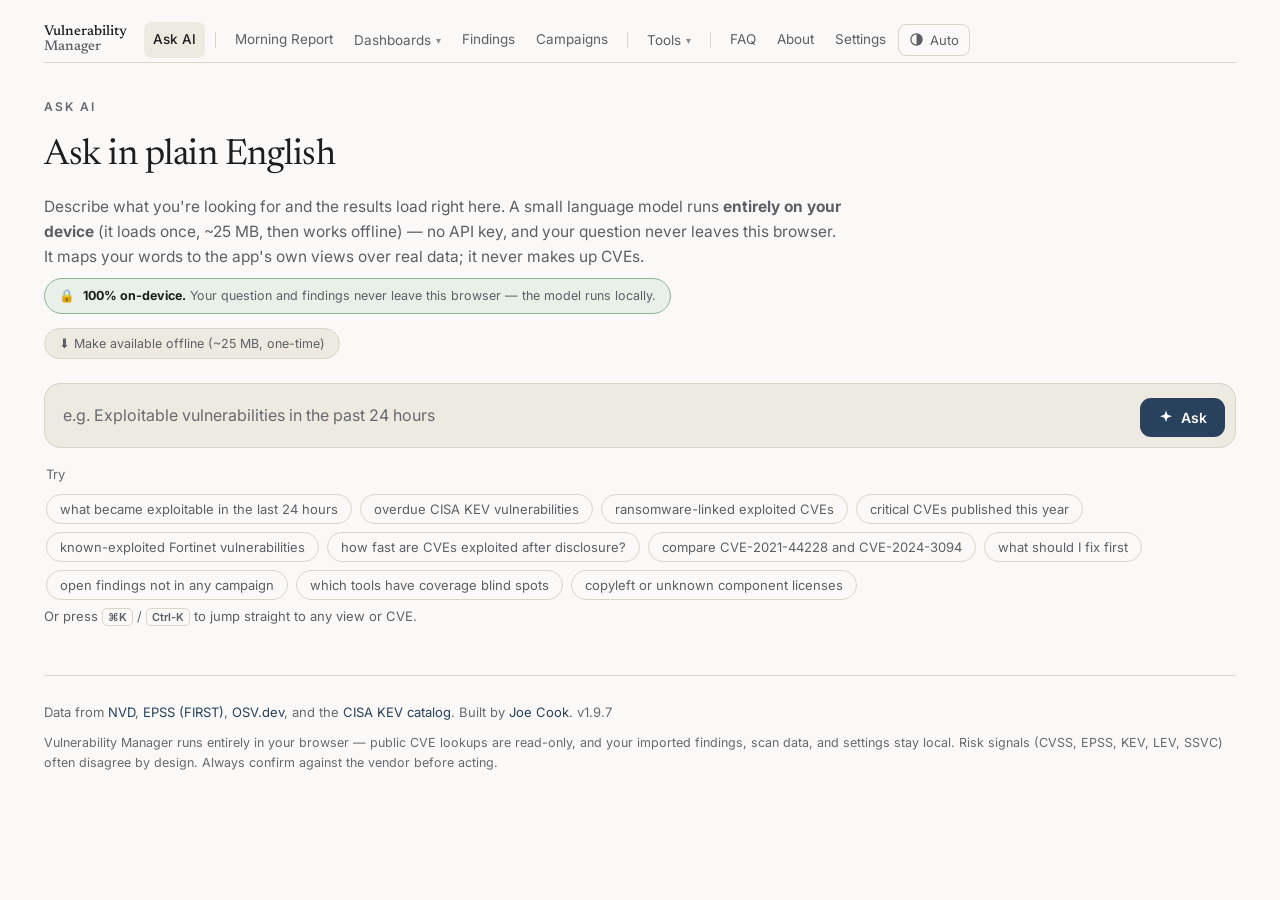
==== commit 712cbe00: "Remove ⌘K nav button; add source-filter affordance to Agent Coverage (v1.9.7) - Per feedback, remove" ====
--- a/index.html
+++ b/index.html
@@ -78,11 +78,6 @@
   nav.top .theme { display:flex; align-items:center; gap:6px; font-family:var(--sans); font-size:13px; color:var(--soft); background:transparent; border:1px solid var(--line); border-radius:8px; padding:7px 10px; cursor:pointer; white-space:nowrap; flex:0 0 auto; transition:border-color .15s ease,color .15s ease; }
   nav.top .theme:hover { color:var(--ink); border-color:var(--accent); }
   nav.top .theme svg { width:15px; height:15px; }
-  nav.top .cmdk-btn { display:flex; align-items:center; gap:6px; font-family:var(--sans); color:var(--soft); background:transparent; border:1px solid var(--line); border-radius:8px; padding:6px 9px; cursor:pointer; white-space:nowrap; flex:0 0 auto; transition:border-color .15s ease,color .15s ease; }
-  nav.top .cmdk-btn:hover { color:var(--ink); border-color:var(--accent); }
-  nav.top .cmdk-btn .cmdk-ico { font-size:16px; line-height:1; }
-  nav.top .cmdk-btn .cmdk-kbd { font-family:var(--sans); font-size:11px; font-weight:600; letter-spacing:.3px; color:var(--faint); border:1px solid var(--line); border-radius:5px; padding:1px 5px; }
-  @media (max-width:820px) { nav.top .cmdk-btn .cmdk-kbd { display:none; } }
   kbd.kbdhint { font-family:var(--sans); font-size:11px; font-weight:600; border:1px solid var(--line); border-radius:5px; padding:1px 5px; color:var(--soft); cursor:pointer; }
   kbd.kbdhint:hover { border-color:var(--accent); color:var(--ink); }
 
@@ -452,7 +447,6 @@
     <a class="tab" href="#/faq" data-route="faq">FAQ</a>
     <a class="tab" href="#/about" data-route="about">About</a>
     <a class="tab" href="#/settings" data-route="settings">Settings</a>
-    <button class="cmdk-btn" id="cmdkBtn" type="button" title="Search / jump to any view or CVE" aria-label="Open command palette"><span class="cmdk-ico" aria-hidden="true">⌕</span><kbd class="cmdk-kbd"></kbd></button>
     <button class="theme" id="themeBtn" type="button" aria-label="Toggle color theme"></button>
   </nav>
 
@@ -3241,14 +3235,10 @@
     function run(c) { if (!c) return; close(); if (typeof c.action === 'function') { c.action(); return; } location.hash = c.hash; }
     function openP() { if (!overlay) build(); open = true; overlay.classList.add('show'); input.value = ''; render(); setTimeout(function () { input.focus(); }, 0); }
     function close() { open = false; if (overlay) overlay.classList.remove('show'); }
-    window.openCommandPalette = openP;   // let visible affordances (nav button, empty states) open it too
+    window.openCommandPalette = openP;   // let the Ask AI / empty-state hints open it (works on touch too)
     document.addEventListener('keydown', function (e) {
       if ((e.metaKey || e.ctrlKey) && (e.key === 'k' || e.key === 'K')) { e.preventDefault(); open ? close() : openP(); }
     });
-    // Visible trigger in the nav — makes the palette discoverable for mouse + touch (no keyboard needed).
-    var isMac = /Mac|iPhone|iPad|iPod/.test(navigator.platform || navigator.userAgent || '');
-    var btn = document.getElementById('cmdkBtn');
-    if (btn) { var kb = btn.querySelector('.cmdk-kbd'); if (kb) kb.textContent = isMac ? '⌘K' : 'Ctrl K'; btn.addEventListener('click', function () { open ? close() : openP(); }); }
   })();
 
   // ---------- Guided tour (opt-in) — coachmark walkthrough of the VM workflow ----------
@@ -3265,7 +3255,6 @@
       { sel: '.vmops .wfstage[data-wf="4"]', route: DASH, title: '4 · Campaign', body: 'Group related findings into a remediation campaign with an owner, a due date, and live progress against your SLA.' },
       { sel: '.vmops .wfstage[data-wf="5"]', route: DASH, title: '5 · Remediate', body: 'Track the fix through to done — the PowerShell remediation samples on each finding help your teams patch faster.' },
       { sel: '.vmops .wfstage[data-wf="6"]', route: DASH, title: '6 · Report', body: 'Close the loop. The Morning Report and SLA compliance roll the whole program up into a shareable status read-out.' },
-      { sel: '#cmdkBtn', route: DASH, title: 'Jump anywhere', body: 'This is the command palette. Click it (or press ⌘K / Ctrl-K) to jump to any view or CVE instantly — no hunting through menus.' },
       { sel: null, route: DASH, title: 'That’s the loop', body: 'Inventory → findings → triage → campaign → remediate → report. Press ⌘K / Ctrl-K anytime to jump anywhere, and replay this tour from the “Take a tour” button whenever you like.' }
     ];
     var ring, pop, i = 0, active = false, styled = false;
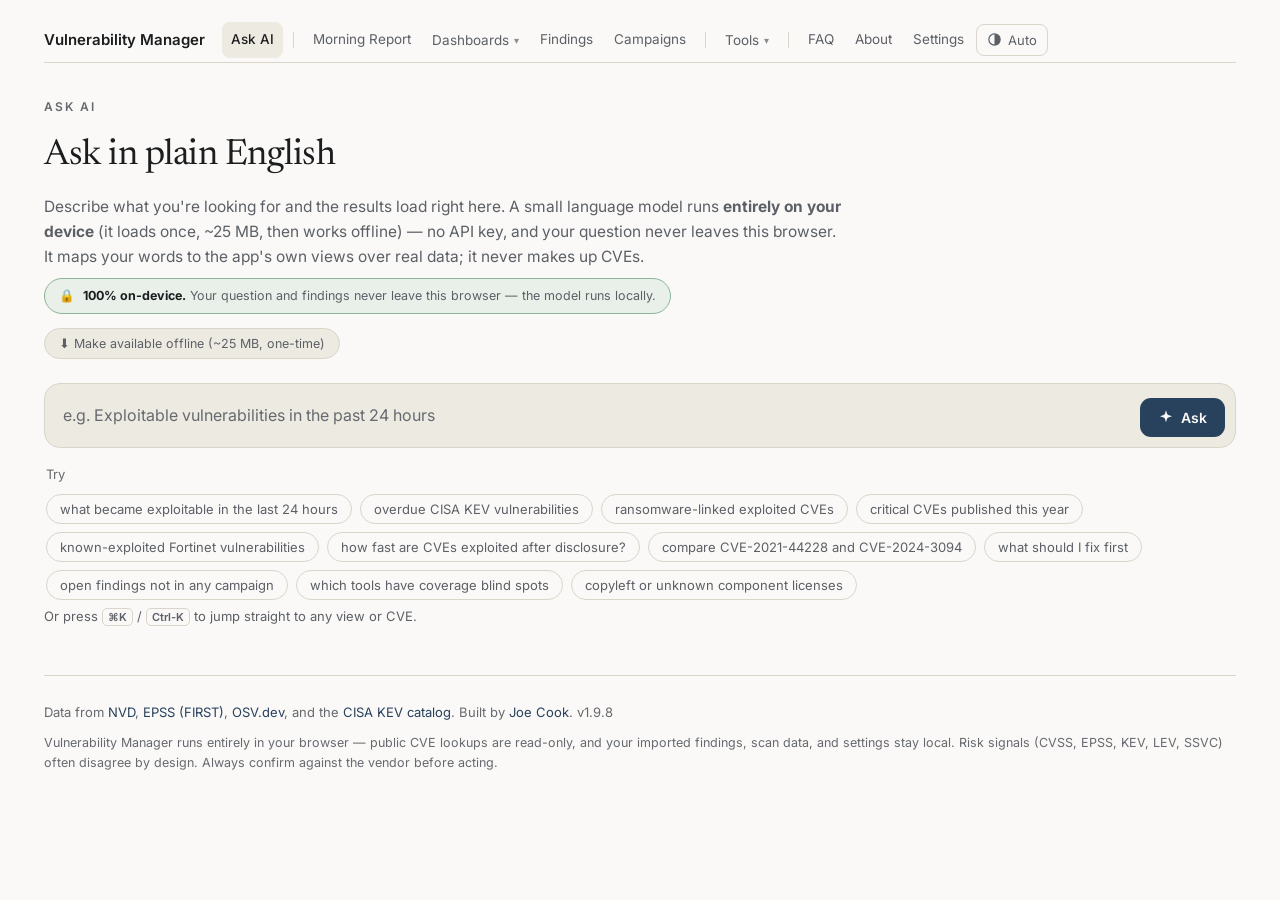
==== commit 6642b80b: "Nav brand: single line, sans font matching the nav (v1.9.8) - Drop the two-line stacking of the bran" ====
--- a/index.html
+++ b/index.html
@@ -55,9 +55,7 @@
   /* ---- top nav ---- */
   nav.top { display:flex; align-items:center; gap:3px; flex-wrap:nowrap; overflow-x:auto; padding:22px 0 4px; border-bottom:1px solid var(--line); scrollbar-width:none; }
   nav.top::-webkit-scrollbar { display:none; }
-  nav.top .brand { font-family:var(--serif); font-size:19px; font-weight:500; margin-right:14px; text-decoration:none; color:var(--ink); white-space:nowrap; flex:0 0 auto; }
-  nav.top .brand.two-line { display:inline-flex; flex-direction:column; justify-content:center; line-height:1.08; font-size:14px; }
-  nav.top .brand.two-line .brand-l2 { color:var(--soft); }
+  nav.top .brand { font-family:var(--sans); font-size:15px; font-weight:600; margin-right:14px; text-decoration:none; color:var(--ink); white-space:nowrap; flex:0 0 auto; }
   nav.top a.tab { font-size:13.5px; color:var(--soft); text-decoration:none; padding:7px 9px; border-radius:8px; white-space:nowrap; flex:0 0 auto; transition:background .15s ease,color .15s ease; }
   nav.top .navsep { flex:0 0 auto; width:1px; height:16px; background:var(--line); margin:0 7px; }
   nav.top .navmenu { flex:0 0 auto; }
@@ -394,7 +392,7 @@
 <div class="wrap">
 
   <nav class="top">
-    <a class="brand two-line" href="#/ask"><span class="brand-l1">Vulnerability</span><span class="brand-l2">Manager</span></a>
+    <a class="brand" href="#/ask">Vulnerability Manager</a>
     <a class="tab" href="#/ask" data-route="ask">Ask&nbsp;AI</a>
     <span class="navsep" aria-hidden="true"></span>
     <a class="tab" href="#/report" data-route="report">Morning Report</a>
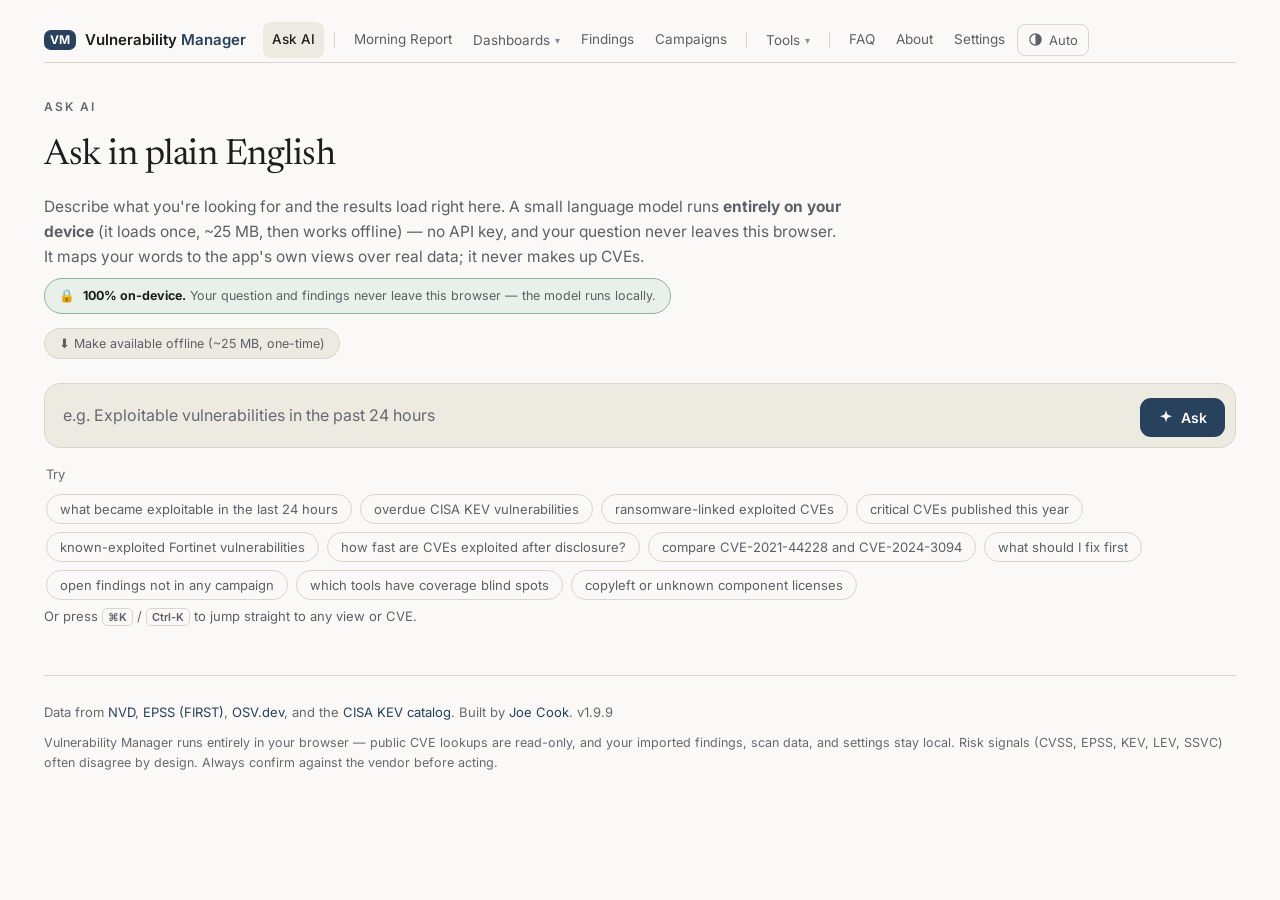
==== commit d2057eff: "Nav brand: VM monogram tile + accent 'Manager' (v1.9.9) Combine the monogram-tile and accent-word tr" ====
--- a/index.html
+++ b/index.html
@@ -55,7 +55,10 @@
   /* ---- top nav ---- */
   nav.top { display:flex; align-items:center; gap:3px; flex-wrap:nowrap; overflow-x:auto; padding:22px 0 4px; border-bottom:1px solid var(--line); scrollbar-width:none; }
   nav.top::-webkit-scrollbar { display:none; }
-  nav.top .brand { font-family:var(--sans); font-size:15px; font-weight:600; margin-right:14px; text-decoration:none; color:var(--ink); white-space:nowrap; flex:0 0 auto; }
+  nav.top .brand { display:inline-flex; align-items:center; gap:9px; font-family:var(--sans); font-size:15px; font-weight:600; margin-right:14px; text-decoration:none; color:var(--ink); white-space:nowrap; flex:0 0 auto; }
+  nav.top .brand .brand-mono { background:var(--accent); color:var(--badge-ink); font-weight:700; font-size:12px; line-height:1; border-radius:7px; padding:4px 6px; letter-spacing:.02em; }
+  nav.top .brand .brand-txt { color:var(--ink); }
+  nav.top .brand .brand-accent { color:var(--accent); }
   nav.top a.tab { font-size:13.5px; color:var(--soft); text-decoration:none; padding:7px 9px; border-radius:8px; white-space:nowrap; flex:0 0 auto; transition:background .15s ease,color .15s ease; }
   nav.top .navsep { flex:0 0 auto; width:1px; height:16px; background:var(--line); margin:0 7px; }
   nav.top .navmenu { flex:0 0 auto; }
@@ -392,7 +395,7 @@
 <div class="wrap">
 
   <nav class="top">
-    <a class="brand" href="#/ask">Vulnerability Manager</a>
+    <a class="brand" href="#/ask"><span class="brand-mono">VM</span><span class="brand-txt">Vulnerability <span class="brand-accent">Manager</span></span></a>
     <a class="tab" href="#/ask" data-route="ask">Ask&nbsp;AI</a>
     <span class="navsep" aria-hidden="true"></span>
     <a class="tab" href="#/report" data-route="report">Morning Report</a>
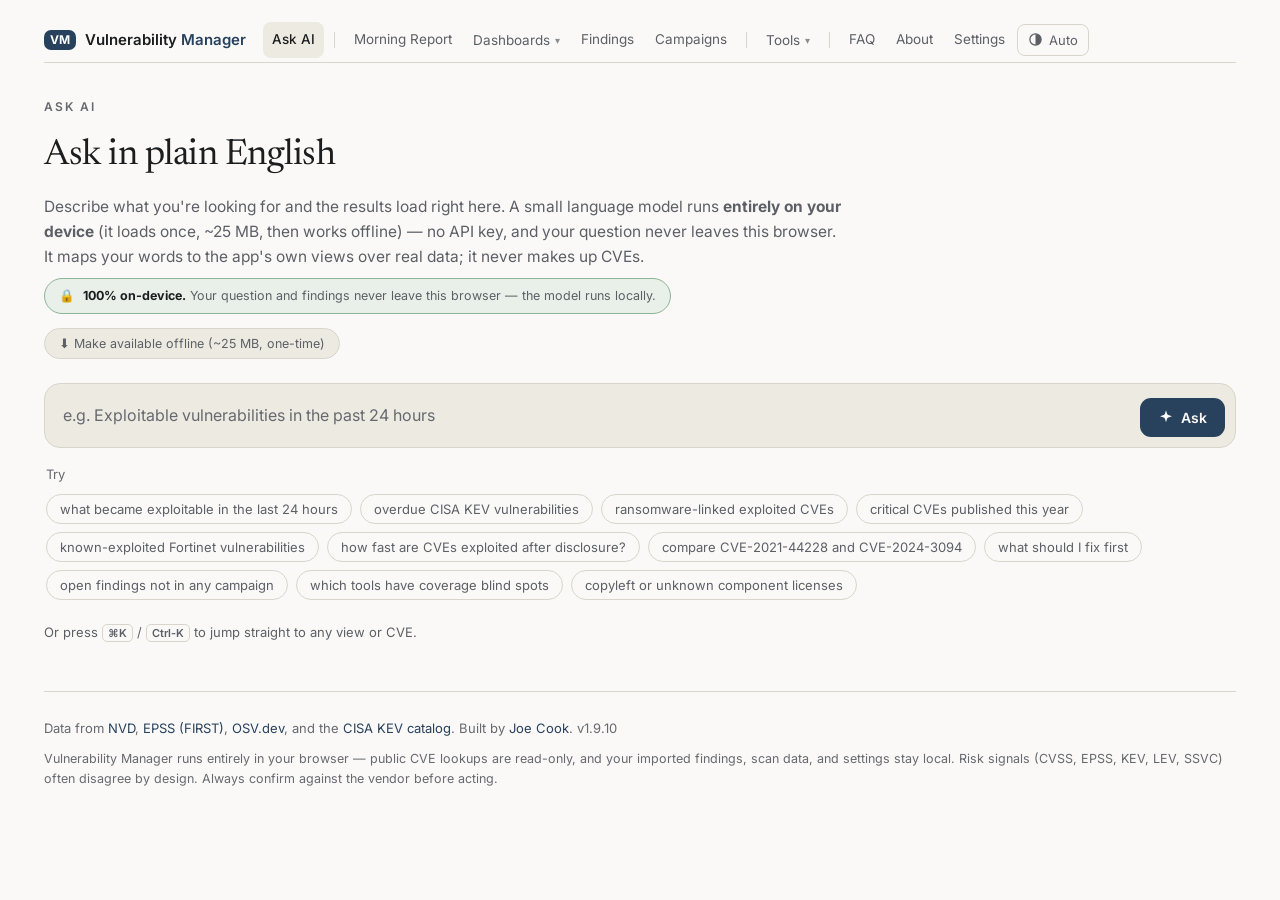
==== commit 2b814814: "Ask AI spacing + auto-dark badge text fix (v1.9.10) - Add a blank row above the Cmd/Ctrl-K hint on t" ====
--- a/index.html
+++ b/index.html
@@ -42,7 +42,7 @@
   @media (prefers-color-scheme: dark) {
     :root:not([data-theme="light"]) {
       --paper:#14161a; --ink:#ececea; --soft:#a8aeb6; --faint:#6b7178; --line:#2a2e35;
-      --accent:#8fb3dd; --surface:#1a1d23;
+      --accent:#8fb3dd; --surface:#1a1d23; --badge-ink:#10131a; --hl-ink:#14161a;
       --crit:#e24b4a; --high:#d85a30; --med:#ef9f27; --low:#9a9ea5;
       --tok-s:#6cb6ff; --tok-k:#f0883e; --tok-f:#d2a8ff; --tok-n:#79c0ff;
     }
@@ -1953,7 +1953,7 @@
             '<svg viewBox="0 0 24 24" fill="currentColor"><path d="M12 2l1.6 5.2a3 3 0 0 0 1.9 1.9L21 11l-5.5 1.9a3 3 0 0 0-1.9 1.9L12 20l-1.6-5.2a3 3 0 0 0-1.9-1.9L3 11l5.5-1.9a3 3 0 0 0 1.9-1.9z"/></svg>Ask</button>' +
         '</form>' +
         '<div class="ask-try"><span class="lbl">Try</span><div id="askChips" class="ask-chiprow"></div></div>' +
-        '<div class="lede" style="font-size:13px;margin-top:6px">Or press <kbd class="kbdhint" onclick="window.openCommandPalette&amp;&amp;window.openCommandPalette()" title="Open the command palette">⌘K</kbd> / <kbd class="kbdhint" onclick="window.openCommandPalette&amp;&amp;window.openCommandPalette()">Ctrl-K</kbd> to jump straight to any view or CVE.</div>' +
+        '<div class="lede" style="font-size:13px;margin-top:22px">Or press <kbd class="kbdhint" onclick="window.openCommandPalette&amp;&amp;window.openCommandPalette()" title="Open the command palette">⌘K</kbd> / <kbd class="kbdhint" onclick="window.openCommandPalette&amp;&amp;window.openCommandPalette()">Ctrl-K</kbd> to jump straight to any view or CVE.</div>' +
       '</div>' +
       '<div id="askOut" class="ask-wrap" style="margin-top:22px"></div>';
 
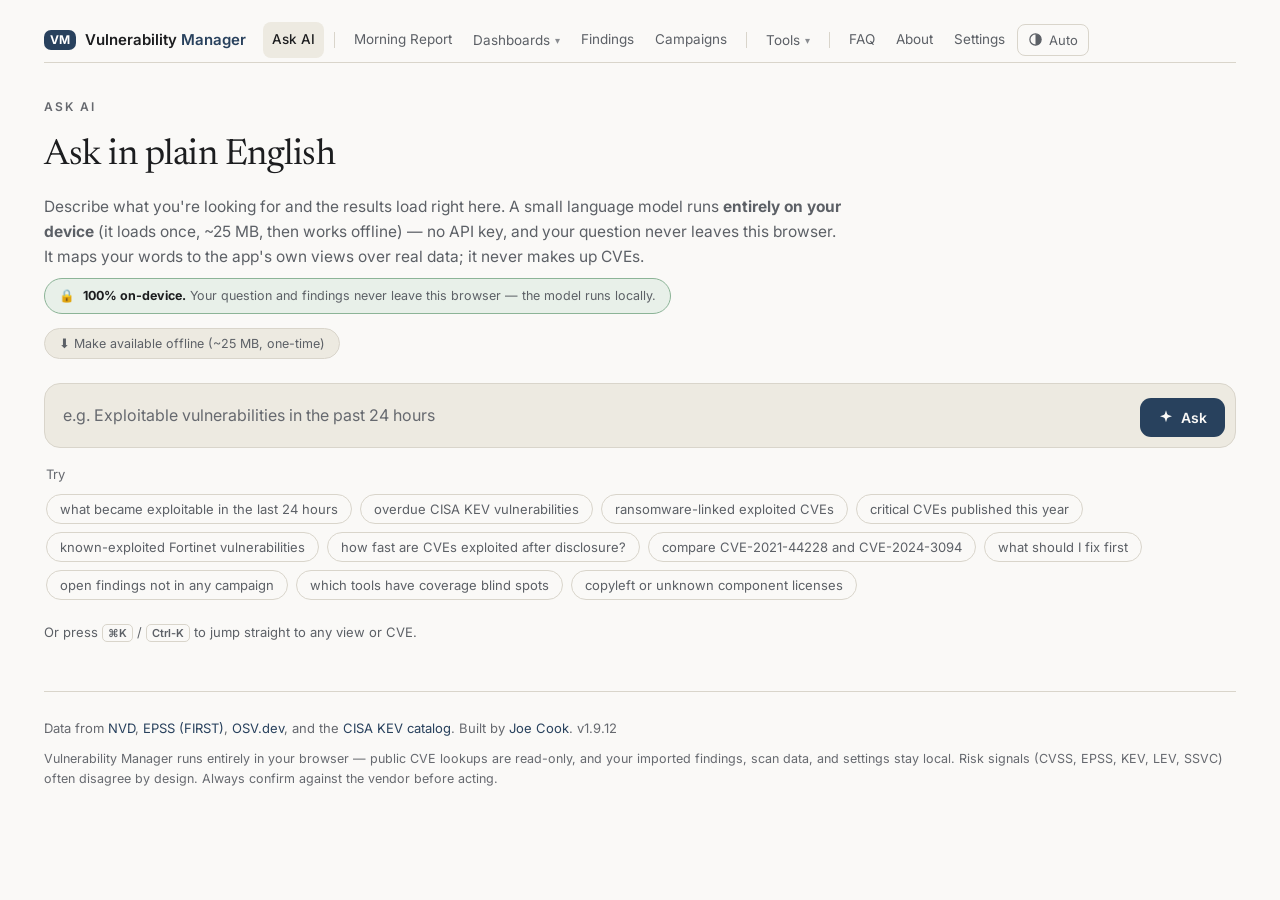
==== commit 2d506047: "FAQ: open with data-privacy Q, collapse LEV Q by default (v1.9.12) - Remove the stray open attribute" ====
--- a/index.html
+++ b/index.html
@@ -2526,11 +2526,11 @@
     setActive('faq');
     app.innerHTML = '<header class="view"><div class="overline">FAQ</div><h1>Frequently asked questions</h1>' +
       '<p class="lede">How the prioritization works, where the data comes from, and what stays in your browser.</p></header>' +
-      '<details class="faq" open><summary>Why isn’t LEV calculated daily?</summary><div class="prose"><p>LEV (NIST CSWP 41) estimates the probability a CVE has <i>already</i> been exploited by combining its EPSS scores across <b>30-day windows</b> over its whole lifetime: <code>LEV = 1 − Π(1 − EPSS<sub>window</sub>)</code>. Because it advances in 30-day steps, the value only changes when a new window completes — so a monthly rebuild captures every change. Building it daily would re-download the entire EPSS history (60+ snapshots) to produce a byte-for-byte identical file. It also wouldn’t help brand-new CVEs: with only a partial, low-EPSS window of history, their LEV is ≈ 0 until several windows accrue — which is why the freshest CVEs show no LEV yet. That’s expected, not an error.</p></div></details>' +
       '<details class="faq"><summary>Does my data ever leave my browser?</summary><div class="prose"><p>No. The Tenable Analyzer parses your scan export entirely in JavaScript, and Ask AI runs a small language model on-device (Transformers.js) — your question and findings never leave the browser, and there’s no API key. The only Ask AI network use is a one-time model download (~25&nbsp;MB) from a public CDN. Everything else is public CVE data, fetched live or shipped as static files.</p></div></details>' +
       '<details class="faq"><summary>Why do the five models disagree on the same CVE?</summary><div class="prose"><p>They measure different things: CVSS is impact severity, EPSS is near-term exploitation probability, CISA KEV is confirmed in-the-wild exploitation, NIST LEV is the probability it has <i>already</i> been exploited, and SSVC is a decision tree. A high-CVSS bug with low EPSS and no KEV is common — and so is the reverse. Showing all five plus a composite verdict is the whole point: prioritization is exactly where they diverge.</p></div></details>' +
       '<details class="faq"><summary>How is the risk score calculated, and can I change it?</summary><div class="prose"><p>The risk score is a transparent weighted blend of six signals: CVSS or severity, EPSS probability, exploitation (CISA KEV, ransomware, public exploit), NIST LEV, the SSVC decision, and <b>asset criticality</b>. Each finding’s drawer shows the exact point contribution of every signal, so nothing is a black box. Under <a href="#/settings">Settings → Risk weighting</a> you can set how much each signal counts, from 0 (ignore it) to 2.0 (double it), and the change applies everywhere the score is used. Asset criticality comes from the <a href="#/assets">Asset Inventory</a>, where you tag each host, so the same vulnerability ranks higher on a business-critical asset. The <a href="#/remediations">Remediations</a> view then groups open findings by the fix that clears them, ranked by how much risk each fix removes.</p></div></details>' +
       '<details class="faq"><summary>How current is the data?</summary><div class="prose"><p>Search, Browse, Latest, and the detail page hit live APIs, so they’re always current. Pre-built datasets refresh on schedules via GitHub Actions (KEV and EPSS daily, statistics weekly, LEV / exploited / Ubuntu monthly). The <a href="#/about">Datasets &amp; freshness</a> table on the About page shows the exact last-refreshed time for each and auto-updates while you watch.</p></div></details>' +
+      '<details class="faq"><summary>Why isn’t LEV calculated daily?</summary><div class="prose"><p>LEV (NIST CSWP 41) estimates the probability a CVE has <i>already</i> been exploited by combining its EPSS scores across <b>30-day windows</b> over its whole lifetime: <code>LEV = 1 − Π(1 − EPSS<sub>window</sub>)</code>. Because it advances in 30-day steps, the value only changes when a new window completes — so a monthly rebuild captures every change. Building it daily would re-download the entire EPSS history (60+ snapshots) to produce a byte-for-byte identical file. It also wouldn’t help brand-new CVEs: with only a partial, low-EPSS window of history, their LEV is ≈ 0 until several windows accrue — which is why the freshest CVEs show no LEV yet. That’s expected, not an error.</p></div></details>' +
       '<details class="faq"><summary>What scan formats can I import?</summary><div class="prose"><p>On the <a href="#/import">Data Import</a> page you can bring in Nessus / Tenable vulnerability <b>CSV</b>, <b>SARIF 2.1.0</b> code-scanning results (from tools such as CodeQL, Semgrep, Trivy, or Grype), and <b>CycloneDX</b> software bills of materials. CSV and SARIF findings flow into the Findings workbench; a CycloneDX BOM also populates the <a href="#/sbom">Licenses &amp; SBOM</a> view with your component inventory and license risk. Every file is parsed in your browser and never uploaded. More formats (for example SPDX and additional vendor exports) are on the roadmap. To explore without your own files, <b>Tools &rarr; Sample data</b> generates a representative, current dataset for any source (Tenable, Qualys, Rapid7, CrowdStrike, Wiz, SARIF, or CycloneDX).</p></div></details>' +
       '<details class="faq"><summary>Why isn’t there a Nessus/Qualys scanner result embedded?</summary><div class="prose"><p>Scanner plugin/QID databases are proprietary and licensed, so rather than redistribute them the detail page deep-links each CVE to every vendor’s own lookup, where a practitioner can pivot to detection content.</p></div></details>' +
       '<details class="faq"><summary>What does end-of-life software mean for a vulnerability?</summary><div class="prose"><p>If the affected product is past its end-of-life / end-of-support date, no vendor patch is coming — the vulnerability is <b>unpatchable</b> by definition, so the response shifts to mitigate, isolate, upgrade, or replace. The <a href="#/eol">End of Life</a> page (under CVE Intelligence) tracks lifecycle dates for every product on <a href="https://endoflife.date" target="_blank" rel="noopener">endoflife.date</a> — browsable by category or tag with full release history — and the CVE detail page flags when an affected product is already EOL.</p></div></details>' +
--- a/vmops.css
+++ b/vmops.css
@@ -27,7 +27,7 @@
 .vmops .wfstrip-x:hover { color:var(--accent); }
 .vmops .wfstrip-actions #wfTour { color:var(--accent); }
 .vmops .wfstrip.collapsed { padding:9px 14px; }
-.vmops .wfstrip-row { display:flex; align-items:stretch; gap:4px; margin-top:11px; overflow-x:auto; }
+.vmops .wfstrip-row { display:flex; align-items:stretch; gap:4px; margin-top:8px; padding-top:3px; overflow-x:auto; }
 .vmops .wfstage { flex:1 1 0; min-width:104px; display:flex; flex-direction:column; gap:2px; text-decoration:none; color:inherit; background:var(--surface); border:1px solid var(--line); border-radius:10px; padding:11px 12px; transition:border-color .12s, transform .12s; }
 .vmops .wfstage:hover { border-color:var(--accent); transform:translateY(-1px); }
 .vmops .wfstage-top { display:flex; align-items:center; gap:7px; }
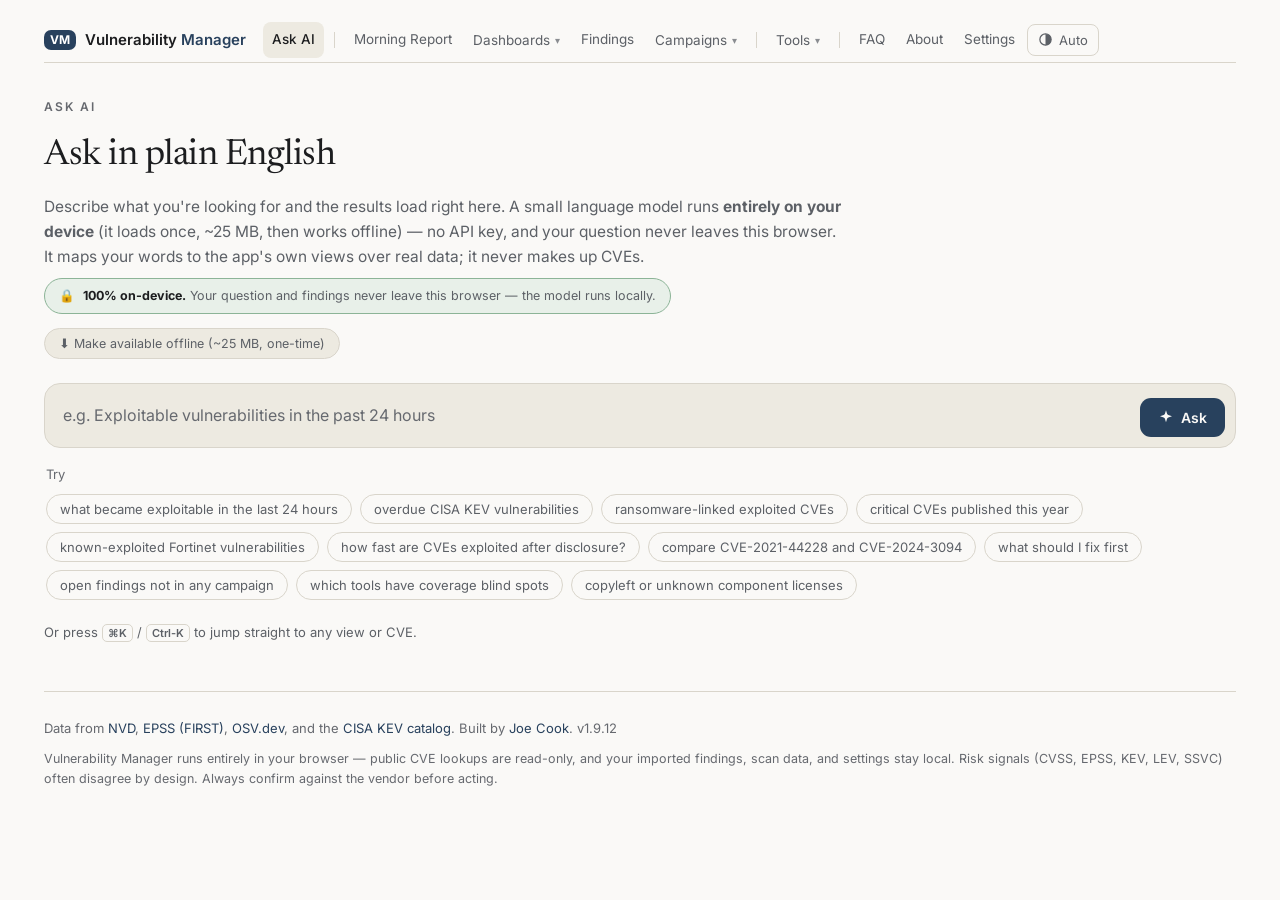
==== commit 65c30a2a: "campaigns-v2 P0-P2: scaffold, nav dropdown, mounting empty v2 route - Turn the Campaigns top-nav tab" ====
--- a/index.html
+++ b/index.html
@@ -380,6 +380,7 @@
 <link rel="stylesheet" href="wiz.css">
 <link rel="stylesheet" href="scanner.css">
 <link rel="stylesheet" href="pscan.css">
+<link rel="stylesheet" href="campaigns-v2/campaigns-v2.css">
 <script src="version.js"></script>
 <script src="vendor/papaparse.min.js"></script>
 <script src="vendor/xlsx.full.min.js"></script>
@@ -416,7 +417,13 @@
       </div>
     </div>
     <a class="tab" href="#/findings" data-route="findings">Findings</a>
-    <a class="tab" href="#/campaigns" data-route="campaigns">Campaigns</a>
+    <div class="navmenu" data-menu="campaigns">
+      <button class="navmenu-btn" type="button" aria-haspopup="true" aria-expanded="false">Campaigns <span class="caret">▾</span></button>
+      <div class="navmenu-list" role="menu">
+        <a href="#/campaigns" data-route="campaigns">Campaigns v1</a>
+        <a href="#/campaigns-v2" data-route="campaigns-v2">Campaigns v2</a>
+      </div>
+    </div>
     <span class="navsep" aria-hidden="true"></span>
     <div class="navmenu" data-menu="tools">
       <button class="navmenu-btn" type="button" aria-haspopup="true" aria-expanded="false">Tools <span class="caret">▾</span></button>
@@ -477,6 +484,7 @@
 <script src="scan_unify.js"></script>
 <script src="coverage.js"></script>
 <script src="pscan.js"></script>
+<script src="campaigns-v2/campaigns-v2.js"></script>
 
 <script>
 (function () {
@@ -3104,6 +3112,7 @@
   }
   function route() {
     try {
+    if (window._cv2Cleanup) { try { window._cv2Cleanup(); } catch (e) {} window._cv2Cleanup = null; }  // tear down Campaigns v2 before leaving
     clearInterval(freshTimer);   // stop the freshness auto-refresh when leaving About
     if (aboutScroll) { window.removeEventListener('scroll', aboutScroll); aboutScroll = null; }
     var hash = location.hash.replace(/^#/, '') || '/';
--- a/campaigns-v2/campaigns-v2.css
+++ b/campaigns-v2/campaigns-v2.css
@@ -0,0 +1,4 @@
+/* Campaigns v2 — ClickUp-style workspace, merged into vm-ops-console.
+   Real styles arrive in phase P4 (styles.css run through the #cv2root prefix transform).
+   Everything here is scoped under #cv2root so it never bleeds into the console. */
+#cv2root { position: relative; }
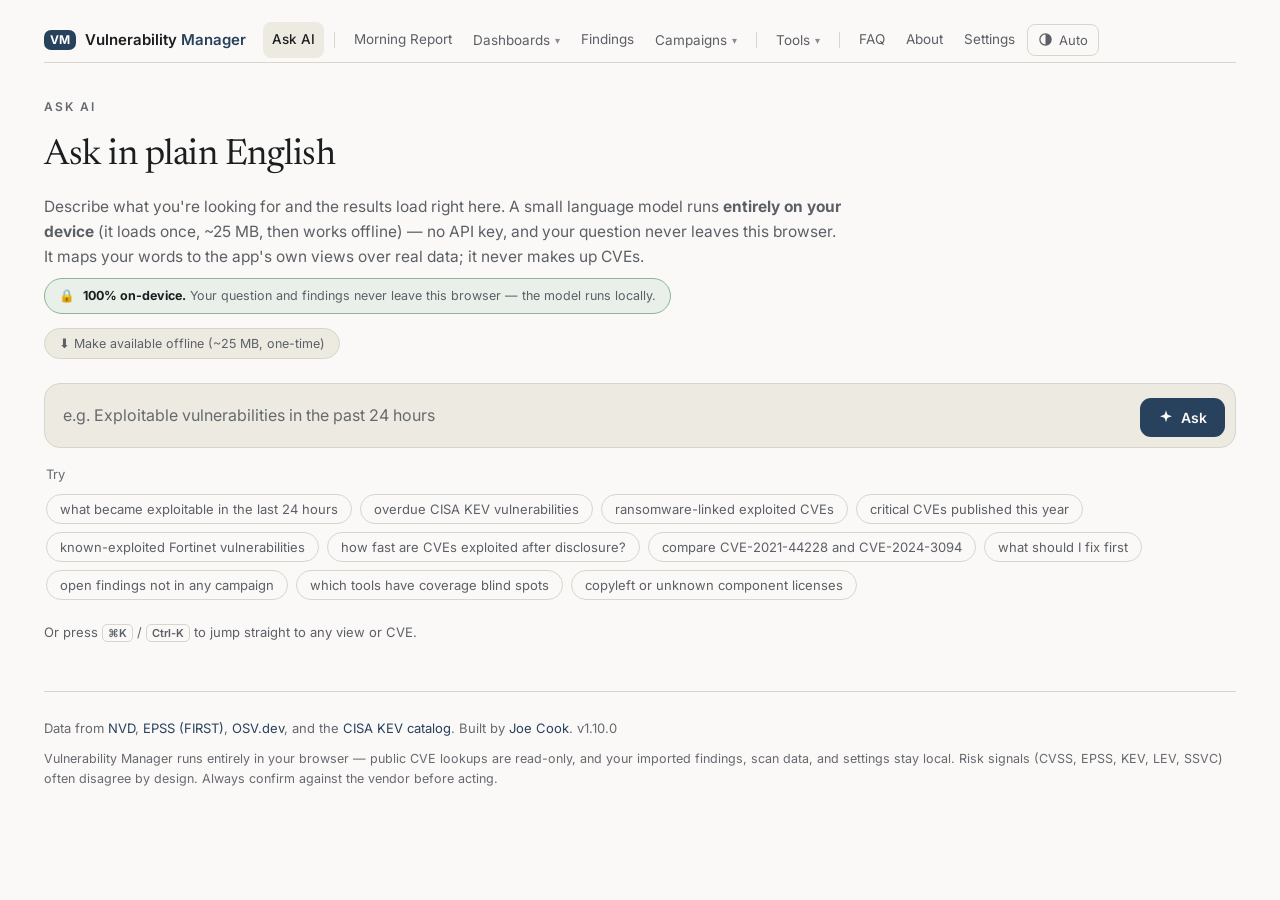
==== commit 7101879c: "campaigns-v2 P8: bump to 1.10.0 + docs/FAQ for the v2 workspace - version.js -> 1.10.0 (new backward" ====
--- a/index.html
+++ b/index.html
@@ -2537,6 +2537,7 @@
       '<details class="faq"><summary>Does my data ever leave my browser?</summary><div class="prose"><p>No. The Tenable Analyzer parses your scan export entirely in JavaScript, and Ask AI runs a small language model on-device (Transformers.js) — your question and findings never leave the browser, and there’s no API key. The only Ask AI network use is a one-time model download (~25&nbsp;MB) from a public CDN. Everything else is public CVE data, fetched live or shipped as static files.</p></div></details>' +
       '<details class="faq"><summary>Why do the five models disagree on the same CVE?</summary><div class="prose"><p>They measure different things: CVSS is impact severity, EPSS is near-term exploitation probability, CISA KEV is confirmed in-the-wild exploitation, NIST LEV is the probability it has <i>already</i> been exploited, and SSVC is a decision tree. A high-CVSS bug with low EPSS and no KEV is common — and so is the reverse. Showing all five plus a composite verdict is the whole point: prioritization is exactly where they diverge.</p></div></details>' +
       '<details class="faq"><summary>How is the risk score calculated, and can I change it?</summary><div class="prose"><p>The risk score is a transparent weighted blend of six signals: CVSS or severity, EPSS probability, exploitation (CISA KEV, ransomware, public exploit), NIST LEV, the SSVC decision, and <b>asset criticality</b>. Each finding’s drawer shows the exact point contribution of every signal, so nothing is a black box. Under <a href="#/settings">Settings → Risk weighting</a> you can set how much each signal counts, from 0 (ignore it) to 2.0 (double it), and the change applies everywhere the score is used. Asset criticality comes from the <a href="#/assets">Asset Inventory</a>, where you tag each host, so the same vulnerability ranks higher on a business-critical asset. The <a href="#/remediations">Remediations</a> view then groups open findings by the fix that clears them, ranked by how much risk each fix removes.</p></div></details>' +
+      '<details class="faq"><summary>What is the difference between Campaigns v1 and v2?</summary><div class="prose"><p>Both are two views of the <b>same data</b>, offered side by side while the newer workspace is refined. <b>Campaigns v1</b> is the original table-and-detail view: create a campaign, scope it by filter or a hand-picked set of findings, and track progress and SLA. <b>Campaigns v2</b> is a task-workspace view with a familiar list, board, and calendar layout, where each campaign is a list and each finding is a card you can move across the same status columns. Because both read and write the same findings and campaigns, a status change, owner, note, or due date set in one shows up in the other and in the Findings workbench. The v2 sidebar also includes an <b>All findings</b> list and an <b>Unmanaged</b> list (open findings in no campaign). Everything stays in your browser exactly as before.</p></div></details>' +
       '<details class="faq"><summary>How current is the data?</summary><div class="prose"><p>Search, Browse, Latest, and the detail page hit live APIs, so they’re always current. Pre-built datasets refresh on schedules via GitHub Actions (KEV and EPSS daily, statistics weekly, LEV / exploited / Ubuntu monthly). The <a href="#/about">Datasets &amp; freshness</a> table on the About page shows the exact last-refreshed time for each and auto-updates while you watch.</p></div></details>' +
       '<details class="faq"><summary>Why isn’t LEV calculated daily?</summary><div class="prose"><p>LEV (NIST CSWP 41) estimates the probability a CVE has <i>already</i> been exploited by combining its EPSS scores across <b>30-day windows</b> over its whole lifetime: <code>LEV = 1 − Π(1 − EPSS<sub>window</sub>)</code>. Because it advances in 30-day steps, the value only changes when a new window completes — so a monthly rebuild captures every change. Building it daily would re-download the entire EPSS history (60+ snapshots) to produce a byte-for-byte identical file. It also wouldn’t help brand-new CVEs: with only a partial, low-EPSS window of history, their LEV is ≈ 0 until several windows accrue — which is why the freshest CVEs show no LEV yet. That’s expected, not an error.</p></div></details>' +
       '<details class="faq"><summary>What scan formats can I import?</summary><div class="prose"><p>On the <a href="#/import">Data Import</a> page you can bring in Nessus / Tenable vulnerability <b>CSV</b>, <b>SARIF 2.1.0</b> code-scanning results (from tools such as CodeQL, Semgrep, Trivy, or Grype), and <b>CycloneDX</b> software bills of materials. CSV and SARIF findings flow into the Findings workbench; a CycloneDX BOM also populates the <a href="#/sbom">Licenses &amp; SBOM</a> view with your component inventory and license risk. Every file is parsed in your browser and never uploaded. More formats (for example SPDX and additional vendor exports) are on the roadmap. To explore without your own files, <b>Tools &rarr; Sample data</b> generates a representative, current dataset for any source (Tenable, Qualys, Rapid7, CrowdStrike, Wiz, SARIF, or CycloneDX).</p></div></details>' +
--- a/campaigns-v2/campaigns-v2.css
+++ b/campaigns-v2/campaigns-v2.css
@@ -1,4 +1,358 @@
-/* Campaigns v2 — ClickUp-style workspace, merged into vm-ops-console.
-   Real styles arrive in phase P4 (styles.css run through the #cv2root prefix transform).
-   Everything here is scoped under #cv2root so it never bleeds into the console. */
-#cv2root { position: relative; }
+/* ===== Campaigns v2 (vulnerability-manager clone) — scoped under #cv2root =====
+ * Generated by the P4 mechanical prefix transform (blueprint §D / cv2_spec_cloneCss).
+ * Source: scratchpad/vulnerability-manager/styles.css
+ * Every selector is scoped to the #cv2root mount root so nothing leaks onto the
+ * console. Class renames (.pill->.c2pill .chip->.c2chip .tag->.c2tag .stat->.c2stat
+ * .badge->.c2badge .toolbar->.c2toolbar .drawer->.c2drawer .toast->.c2toast) and id
+ * renames (#app->#cv2root #sidebar->#cv2-sidebar #main->#cv2-main #topbar->#cv2-topbar
+ * #mobileMenuBtn->#cv2-mobileMenuBtn) match the JS the sibling agent produces.
+ * Keyframes renamed slideIn->cv2slideIn, pop->cv2pop.
+ * Overlays confined to the pane: #cv2root is position:relative;overflow:hidden and
+ * .scrim/.c2drawer/.toasts/#cv2-sidebar are absolute (ctx-menu left fixed — see note). */
+
+/* theme tokens — scoped to the mount root, never the global :root */
+#cv2root{
+  --accent:#7b68ee; --accent-2:#fd71af; --accent-3:#49ccf9;
+  --bg:#ffffff; --bg-2:#f7f8f9; --bg-3:#eef0f3;
+  --sidebar:#fbfbfd; --panel:#ffffff;
+  --border:#e5e7ec; --border-2:#d9dce3;
+  --text:#2a2e34; --text-2:#5b6270; --muted:#8b909c;
+  --shadow:0 4px 16px rgba(20,20,40,.10); --shadow-lg:0 12px 40px rgba(20,20,40,.18);
+  --red:#e8506e; --amber:#f5a623; --green:#2ecc8f; --blue:#3b82f6; --gray:#9aa0ab;
+  --radius:8px; --sb-w:264px;
+  --font:-apple-system,BlinkMacSystemFont,"Segoe UI",Inter,Roboto,Helvetica,Arial,sans-serif;
+}
+#cv2root[data-theme="dark"]{
+  --bg:#1a1a22; --bg-2:#15151c; --bg-3:#24242f;
+  --sidebar:#121218; --panel:#1e1e27;
+  --border:#2c2c38; --border-2:#3a3a48;
+  --text:#e8e9ee; --text-2:#b3b6c0; --muted:#868a96;
+  --shadow:0 4px 16px rgba(0,0,0,.4); --shadow-lg:0 14px 44px rgba(0,0,0,.55);
+}
+#cv2root *{box-sizing:border-box}
+#cv2root{height:100%}
+#cv2root{margin:0;font-family:var(--font);font-size:14px;color:var(--text);background:var(--bg);-webkit-font-smoothing:antialiased}
+#cv2root button,#cv2root input,#cv2root select,#cv2root textarea{font:inherit;color:inherit}
+#cv2root a{color:inherit;text-decoration:none;cursor:pointer}
+#cv2root .hidden{display:none !important}
+#cv2root ::-webkit-scrollbar{width:10px;height:10px}
+#cv2root ::-webkit-scrollbar-thumb{background:var(--border-2);border-radius:6px;border:2px solid transparent;background-clip:content-box}
+#cv2root ::-webkit-scrollbar-track{background:transparent}
+
+/* the clone grid root IS #cv2root — confined to the pane (position:relative;overflow:hidden),
+ * bounded height (100dvh minus the console nav+wrap band; 180px is a placeholder to tune). */
+#cv2root{display:grid;grid-template-columns:var(--sb-w) 1fr;height:calc(100dvh - 180px);overflow:hidden;position:relative}
+/* when the sidebar is hidden it leaves the grid flow, so main must own the only column */
+#cv2root.sb-collapsed{grid-template-columns:1fr}
+#cv2root.sb-collapsed #cv2-sidebar{display:none}
+/* the collapse control lives in the sidebar, so expose a way back in the topbar */
+#cv2root.sb-collapsed #cv2-mobileMenuBtn{display:grid}
+
+/* ===== Sidebar ===== */
+#cv2root #cv2-sidebar{background:var(--sidebar);border-right:1px solid var(--border);display:flex;flex-direction:column;min-width:0;overflow:hidden}
+#cv2root .sb-head{display:flex;align-items:center;gap:6px;padding:12px 10px 8px}
+#cv2root .workspace{display:flex;align-items:center;gap:9px;flex:1;padding:5px 6px;border-radius:6px;cursor:pointer;min-width:0}
+#cv2root .workspace:hover{background:var(--bg-3)}
+#cv2root .ws-avatar{width:26px;height:26px;border-radius:7px;display:grid;place-items:center;font-size:11px;font-weight:700;color:#fff;background:linear-gradient(135deg,var(--accent),var(--accent-2));flex:none}
+#cv2root .ws-name{font-weight:650;font-size:14px;white-space:nowrap;overflow:hidden;text-overflow:ellipsis}
+#cv2root .icon-btn{background:none;border:0;cursor:pointer;color:var(--text-2);width:28px;height:28px;border-radius:6px;display:grid;place-items:center;font-size:15px;flex:none}
+#cv2root .icon-btn:hover{background:var(--bg-3);color:var(--text)}
+#cv2root .icon-btn.sm{width:22px;height:22px;font-size:15px;line-height:1}
+
+#cv2root .sb-search{display:flex;align-items:center;gap:7px;margin:2px 12px 10px;padding:6px 9px;background:var(--bg-3);border-radius:7px;border:1px solid transparent}
+#cv2root .sb-search:focus-within{border-color:var(--accent);background:var(--panel)}
+#cv2root .sb-search-ico{font-size:12px;opacity:.6}
+#cv2root .sb-search input{flex:1;background:none;border:0;outline:0;font-size:13px;min-width:0}
+#cv2root .sb-search kbd{font-size:10px;background:var(--bg);border:1px solid var(--border);border-radius:4px;padding:1px 5px;color:var(--muted)}
+
+#cv2root .sb-nav{padding:0 8px 8px;display:flex;flex-direction:column;gap:1px}
+#cv2root .sb-link{display:flex;align-items:center;gap:10px;padding:7px 10px;border-radius:6px;font-size:13.5px;font-weight:500;color:var(--text-2)}
+#cv2root .sb-link:hover{background:var(--bg-3);color:var(--text)}
+#cv2root .sb-link.active{background:color-mix(in srgb,var(--accent) 14%,transparent);color:var(--accent);font-weight:600}
+#cv2root .sb-link .ico{font-size:13px;width:16px;text-align:center;flex:none}
+#cv2root .c2pill{margin-left:auto;background:var(--bg-3);color:var(--text-2);font-size:10.5px;font-weight:700;padding:1px 6px;border-radius:9px}
+#cv2root .sb-link.active .c2pill{background:var(--accent);color:#fff}
+
+#cv2root .sb-section-head{display:flex;align-items:center;justify-content:space-between;padding:8px 16px 4px;font-size:11px;font-weight:700;letter-spacing:.06em;text-transform:uppercase;color:var(--muted);border-top:1px solid var(--border);margin-top:2px}
+#cv2root .space-tree{flex:1;overflow-y:auto;padding:2px 8px 12px}
+
+#cv2root .tree-row{display:flex;align-items:center;gap:6px;padding:5px 8px;border-radius:6px;cursor:pointer;font-size:13.5px;color:var(--text-2);user-select:none;position:relative}
+#cv2root .tree-row:hover{background:var(--bg-3);color:var(--text)}
+#cv2root .tree-row.active{background:color-mix(in srgb,var(--accent) 14%,transparent);color:var(--accent);font-weight:600}
+#cv2root .tree-row .caret{width:14px;flex:none;font-size:9px;color:var(--muted);transition:transform .12s;display:grid;place-items:center}
+#cv2root .tree-row .caret.open{transform:rotate(90deg)}
+#cv2root .tree-row .dot{width:9px;height:9px;border-radius:3px;flex:none}
+#cv2root .tree-row .tr-name{flex:1;white-space:nowrap;overflow:hidden;text-overflow:ellipsis}
+#cv2root .tree-row .tr-count{font-size:10.5px;color:var(--muted);font-weight:600}
+#cv2root .tree-row .tr-actions{display:none;gap:2px}
+#cv2root .tree-row:hover .tr-actions{display:flex}
+#cv2root .tree-row:hover .tr-count{display:none}
+#cv2root .tree-kids{margin-left:14px;border-left:1px solid var(--border);padding-left:3px}
+#cv2root .tree-row.lvl-space{font-weight:650;color:var(--text)}
+#cv2root .tree-row .ico-sm{font-size:12px;width:15px;text-align:center;flex:none;opacity:.75}
+
+#cv2root .sb-foot{display:flex;gap:2px;padding:8px;border-top:1px solid var(--border)}
+#cv2root .sb-foot-btn{flex:1;background:none;border:0;cursor:pointer;padding:7px 4px;border-radius:6px;color:var(--text-2);font-size:11px;display:flex;flex-direction:column;align-items:center;gap:3px}
+#cv2root .sb-foot-btn:hover{background:var(--bg-3);color:var(--text)}
+#cv2root .sb-foot-btn .ico{font-size:14px}
+
+/* ===== Main ===== */
+#cv2root #cv2-main{display:flex;flex-direction:column;min-width:0;overflow:hidden;background:var(--bg)}
+#cv2root #cv2-topbar{display:flex;align-items:center;justify-content:space-between;gap:12px;padding:10px 18px;border-bottom:1px solid var(--border);flex:none}
+#cv2root .tb-left{display:flex;align-items:center;gap:8px;min-width:0}
+#cv2root .tb-right{display:flex;align-items:center;gap:10px}
+#cv2root .breadcrumb{display:flex;align-items:center;gap:6px;font-size:13px;color:var(--muted);min-width:0;flex-wrap:wrap}
+#cv2root .breadcrumb b{color:var(--text);font-size:16px;font-weight:680}
+#cv2root .breadcrumb .sep{opacity:.5}
+#cv2root .breadcrumb a:hover{color:var(--accent)}
+#cv2root .only-mobile{display:none}
+
+#cv2root .btn{background:var(--bg-3);border:1px solid transparent;border-radius:7px;padding:6px 12px;font-size:13px;font-weight:600;cursor:pointer;display:inline-flex;align-items:center;gap:6px;color:var(--text)}
+#cv2root .btn:hover{background:var(--border)}
+#cv2root .btn.primary{background:linear-gradient(135deg,var(--accent),#8a79f0);color:#fff}
+#cv2root .btn.primary:hover{filter:brightness(1.08)}
+#cv2root .btn.ghost{background:none;border:1px solid var(--border-2);color:var(--text-2)}
+#cv2root .btn.ghost:hover{background:var(--bg-3);color:var(--text)}
+#cv2root .btn.danger{background:var(--red);color:#fff}
+#cv2root .btn.sm{padding:4px 9px;font-size:12px}
+
+#cv2root .avatar{width:28px;height:28px;border-radius:50%;display:grid;place-items:center;font-size:10.5px;font-weight:700;color:#fff;flex:none;border:2px solid var(--panel)}
+#cv2root .avatar.sm{width:22px;height:22px;font-size:9px}
+#cv2root .avatar.me{background:linear-gradient(135deg,#3b82f6,#49ccf9)}
+#cv2root .avatar-stack{display:flex}
+#cv2root .avatar-stack .avatar+.avatar{margin-left:-8px}
+
+#cv2root .timer-chip{display:flex;align-items:center;gap:7px;background:color-mix(in srgb,var(--green) 15%,transparent);color:var(--green);border:1px solid color-mix(in srgb,var(--green) 40%,transparent);padding:4px 10px;border-radius:20px;font-size:12px;font-weight:700;cursor:pointer}
+
+/* ===== View bar / tabs ===== */
+#cv2root .viewbar{display:flex;align-items:center;gap:2px;padding:0 18px;border-bottom:1px solid var(--border);flex:none;overflow-x:auto}
+#cv2root .vtab{padding:9px 12px;font-size:13px;font-weight:600;color:var(--muted);cursor:pointer;border-bottom:2px solid transparent;white-space:nowrap;display:flex;align-items:center;gap:6px;background:none;border-top:0;border-left:0;border-right:0}
+#cv2root .vtab:hover{color:var(--text)}
+#cv2root .vtab.active{color:var(--accent);border-bottom-color:var(--accent)}
+
+/* ===== Toolbar ===== */
+#cv2root .c2toolbar{display:flex;align-items:center;gap:8px;padding:9px 18px;border-bottom:1px solid var(--border);flex:none;flex-wrap:wrap}
+#cv2root .tool{display:flex;align-items:center;gap:5px;background:none;border:1px solid transparent;border-radius:6px;padding:4px 9px;font-size:12.5px;font-weight:600;color:var(--text-2);cursor:pointer}
+#cv2root .tool:hover{background:var(--bg-3);color:var(--text)}
+#cv2root .tool.on{background:color-mix(in srgb,var(--accent) 13%,transparent);color:var(--accent)}
+#cv2root .tool select{background:none;border:0;outline:0;font-size:12.5px;font-weight:600;cursor:pointer}
+#cv2root .tool-spacer{flex:1}
+#cv2root .c2chip{display:inline-flex;align-items:center;gap:5px;background:var(--bg-3);border-radius:14px;padding:3px 5px 3px 10px;font-size:11.5px;font-weight:600}
+#cv2root .c2chip button{background:none;border:0;cursor:pointer;color:var(--muted);font-size:13px;line-height:1;padding:0 3px}
+#cv2root .c2chip button:hover{color:var(--red)}
+
+#cv2root .content{flex:1;overflow:auto;position:relative}
+
+/* ===== Generic table/list view ===== */
+#cv2root .group{margin:0 0 4px}
+#cv2root .group-head{display:flex;align-items:center;gap:9px;padding:9px 18px;position:sticky;top:0;background:var(--bg);z-index:5;cursor:pointer;border-bottom:1px solid var(--border)}
+#cv2root .group-head:hover{background:var(--bg-2)}
+#cv2root .status-badge{display:inline-flex;align-items:center;gap:6px;font-size:11px;font-weight:750;text-transform:uppercase;letter-spacing:.04em;color:#fff;padding:3px 9px;border-radius:5px}
+#cv2root .group-count{font-size:11.5px;color:var(--muted);font-weight:650}
+#cv2root .group-caret{font-size:9px;color:var(--muted);transition:transform .12s}
+#cv2root .group-caret.open{transform:rotate(90deg)}
+
+#cv2root .trow{display:grid;grid-template-columns:26px minmax(0,1fr) 130px 108px 92px 74px 72px;gap:10px;align-items:center;padding:0 18px;height:38px;border-bottom:1px solid var(--border);cursor:pointer;font-size:13.5px}
+#cv2root .trow:hover{background:var(--bg-2)}
+#cv2root .trow.done .t-name{color:var(--muted);text-decoration:line-through}
+#cv2root .trow .t-name{display:flex;align-items:center;gap:8px;min-width:0}
+#cv2root .trow .t-name span.nm{flex:1 1 auto;min-width:3ch;white-space:nowrap;overflow:hidden;text-overflow:ellipsis}
+#cv2root .trow .t-name .subcount,#cv2root .trow .t-name .c2tag,#cv2root .trow .t-name .group-caret{flex:none}
+#cv2root .trow .cell{display:flex;align-items:center;gap:6px;font-size:12px;color:var(--text-2);min-width:0}
+#cv2root .thead{display:grid;grid-template-columns:26px minmax(0,1fr) 130px 108px 92px 74px 72px;gap:10px;padding:0 18px;height:32px;align-items:center;font-size:11px;font-weight:700;text-transform:uppercase;letter-spacing:.05em;color:var(--muted);border-bottom:1px solid var(--border);position:sticky;top:0;background:var(--bg);z-index:6}
+
+#cv2root .checkbox{width:17px;height:17px;border:1.8px solid var(--border-2);border-radius:50%;display:grid;place-items:center;cursor:pointer;flex:none;font-size:9px;color:transparent;transition:.12s}
+#cv2root .checkbox:hover{border-color:var(--green)}
+#cv2root .checkbox.on{background:var(--green);border-color:var(--green);color:#fff}
+
+#cv2root .prio{font-size:13px;line-height:1;cursor:pointer}
+#cv2root .prio-1{color:var(--red)} #cv2root .prio-2{color:var(--amber)} #cv2root .prio-3{color:var(--blue)} #cv2root .prio-4{color:var(--gray)}
+#cv2root .due{font-size:12px;font-weight:600;padding:2px 7px;border-radius:5px}
+#cv2root .due.over{color:var(--red);background:color-mix(in srgb,var(--red) 13%,transparent)}
+#cv2root .due.today{color:var(--amber);background:color-mix(in srgb,var(--amber) 15%,transparent)}
+#cv2root .due.soon{color:var(--text-2)}
+#cv2root .c2tag{font-size:10.5px;font-weight:700;padding:2px 7px;border-radius:4px;white-space:nowrap}
+#cv2root .subcount{font-size:10.5px;color:var(--muted);background:var(--bg-3);padding:1px 6px;border-radius:9px;font-weight:650}
+
+#cv2root .addrow{display:flex;align-items:center;gap:8px;padding:7px 18px;color:var(--muted);font-size:13px;cursor:pointer;border-bottom:1px solid var(--border)}
+#cv2root .addrow:hover{color:var(--accent);background:var(--bg-2)}
+#cv2root .addrow input{flex:1;background:none;border:0;outline:0;font-size:13.5px}
+
+/* ===== Board ===== */
+#cv2root .board{display:flex;gap:12px;padding:16px 18px;align-items:flex-start;min-height:100%;overflow-x:auto}
+#cv2root .bcol{background:var(--bg-2);border-radius:10px;width:288px;flex:none;display:flex;flex-direction:column;max-height:calc(100vh - 210px)}
+#cv2root .bcol.dragover{outline:2px dashed var(--accent);outline-offset:-2px}
+#cv2root .bcol-head{display:flex;align-items:center;gap:8px;padding:11px 12px 9px;flex:none}
+#cv2root .bcol-body{overflow-y:auto;padding:0 9px 9px;display:flex;flex-direction:column;gap:8px;flex:1;min-height:44px}
+#cv2root .card{background:var(--panel);border:1px solid var(--border);border-radius:9px;padding:10px 11px;cursor:pointer;box-shadow:0 1px 2px rgba(0,0,0,.05)}
+#cv2root .card:hover{border-color:var(--accent)}
+#cv2root .card.dragging{opacity:.4}
+#cv2root .card-top{display:flex;align-items:flex-start;gap:8px;margin-bottom:7px}
+#cv2root .card-name{flex:1;font-size:13.5px;font-weight:550;line-height:1.35}
+#cv2root .card-meta{display:flex;align-items:center;gap:7px;flex-wrap:wrap}
+#cv2root .card-tags{display:flex;gap:4px;flex-wrap:wrap;margin-bottom:7px}
+#cv2root .bcol-add{padding:8px 12px;color:var(--muted);font-size:12.5px;cursor:pointer;font-weight:600;flex:none}
+#cv2root .bcol-add:hover{color:var(--accent)}
+
+/* ===== Calendar ===== */
+#cv2root .cal{padding:14px 18px}
+#cv2root .cal-head{display:grid;grid-template-columns:repeat(7,minmax(0,1fr));gap:6px;margin-bottom:6px}
+#cv2root .cal-dow{font-size:11px;font-weight:700;text-transform:uppercase;color:var(--muted);text-align:center;letter-spacing:.05em}
+#cv2root .cal-grid{display:grid;grid-template-columns:repeat(7,minmax(0,1fr));gap:6px}
+#cv2root .cal-cell{min-width:0;background:var(--bg-2);border:1px solid var(--border);border-radius:8px;min-height:104px;padding:6px;display:flex;flex-direction:column;gap:4px}
+#cv2root .cal-cell.other{opacity:.42}
+#cv2root .cal-cell.today{border-color:var(--accent);background:color-mix(in srgb,var(--accent) 7%,transparent)}
+#cv2root .cal-dnum{font-size:11.5px;font-weight:700;color:var(--text-2)}
+#cv2root .cal-cell.today .cal-dnum{color:var(--accent)}
+#cv2root .cal-task{font-size:11px;padding:3px 6px;border-radius:5px;background:var(--panel);border-left:3px solid var(--gray);cursor:pointer;white-space:nowrap;overflow:hidden;text-overflow:ellipsis}
+#cv2root .cal-task:hover{background:var(--bg-3)}
+
+/* ===== Gantt ===== */
+#cv2root .gantt{padding:0;overflow:auto;min-height:100%}
+#cv2root .g-wrap{display:grid;grid-template-columns:230px 1fr;min-width:min-content}
+#cv2root .g-left{border-right:1px solid var(--border);background:var(--bg);position:sticky;left:0;z-index:4}
+#cv2root .g-lh,#cv2root .g-th{height:36px;border-bottom:1px solid var(--border);display:flex;align-items:center;padding:0 12px;font-size:11px;font-weight:700;text-transform:uppercase;color:var(--muted);letter-spacing:.05em;background:var(--bg);position:sticky;top:0;z-index:3}
+#cv2root .g-lrow{height:34px;border-bottom:1px solid var(--border);display:flex;align-items:center;padding:0 12px;font-size:12.5px;gap:7px;cursor:pointer;white-space:nowrap;overflow:hidden}
+#cv2root .g-lrow:hover{background:var(--bg-2)}
+#cv2root .g-lrow .nm{overflow:hidden;text-overflow:ellipsis}
+#cv2root .g-right{position:relative}
+#cv2root .g-days{display:flex;height:36px;position:sticky;top:0;background:var(--bg);z-index:3;border-bottom:1px solid var(--border)}
+#cv2root .g-day{width:34px;flex:none;border-right:1px solid var(--border);font-size:10px;text-align:center;color:var(--muted);display:flex;flex-direction:column;justify-content:center;line-height:1.2}
+#cv2root .g-day.wk{background:var(--bg-2)}
+#cv2root .g-day.today{background:color-mix(in srgb,var(--accent) 16%,transparent);color:var(--accent);font-weight:800}
+#cv2root .g-row{height:34px;border-bottom:1px solid var(--border);position:relative}
+#cv2root .g-row:hover{background:var(--bg-2)}
+#cv2root .g-bar{position:absolute;top:6px;height:22px;border-radius:5px;display:flex;align-items:center;padding:0 8px;font-size:11px;font-weight:650;color:#fff;cursor:pointer;white-space:nowrap;overflow:hidden;box-shadow:0 1px 3px rgba(0,0,0,.18)}
+#cv2root .g-bar:hover{filter:brightness(1.1)}
+#cv2root .g-grid{position:absolute;inset:36px 0 0 0;display:flex;pointer-events:none}
+#cv2root .g-gcol{width:34px;flex:none;border-right:1px solid var(--border)}
+#cv2root .g-gcol.wk{background:color-mix(in srgb,var(--text) 3%,transparent)}
+
+/* ===== Dashboard / Home ===== */
+#cv2root .dash{padding:18px;display:grid;gap:14px;grid-template-columns:repeat(auto-fit,minmax(280px,1fr))}
+#cv2root .card-panel{background:var(--panel);border:1px solid var(--border);border-radius:11px;padding:15px 16px}
+#cv2root .card-panel h3{margin:0 0 12px;font-size:13px;font-weight:700;text-transform:uppercase;letter-spacing:.05em;color:var(--muted)}
+#cv2root .stat-row{display:grid;grid-template-columns:repeat(auto-fit,minmax(120px,1fr));gap:12px;margin-bottom:0}
+#cv2root .c2stat{background:var(--panel);border:1px solid var(--border);border-radius:11px;padding:13px 15px}
+#cv2root .c2stat .n{font-size:26px;font-weight:750;line-height:1.1}
+#cv2root .c2stat .l{font-size:11.5px;color:var(--muted);font-weight:650;text-transform:uppercase;letter-spacing:.04em;margin-top:3px}
+#cv2root .bar-track{height:8px;background:var(--bg-3);border-radius:5px;overflow:hidden;margin-top:5px}
+#cv2root .bar-fill{height:100%;border-radius:5px}
+#cv2root .mini-row{display:flex;align-items:center;gap:9px;padding:7px 0;border-bottom:1px solid var(--border);font-size:13px;cursor:pointer}
+#cv2root .mini-row:last-child{border-bottom:0}
+#cv2root .mini-row:hover{color:var(--accent)}
+#cv2root .mini-row .nm{flex:1;overflow:hidden;text-overflow:ellipsis;white-space:nowrap}
+#cv2root .legend{display:flex;flex-direction:column;gap:7px;margin-top:10px}
+#cv2root .legend-item{display:flex;align-items:center;gap:8px;font-size:12.5px}
+#cv2root .legend-item .sw{width:11px;height:11px;border-radius:3px;flex:none}
+#cv2root .legend-item .v{margin-left:auto;font-weight:700;color:var(--text-2)}
+#cv2root .donut-wrap{display:flex;align-items:center;gap:16px}
+
+#cv2root .empty{display:flex;flex-direction:column;align-items:center;justify-content:center;gap:9px;padding:70px 20px;color:var(--muted);text-align:center}
+#cv2root .empty .big{font-size:40px;opacity:.55}
+#cv2root .empty h4{margin:0;font-size:15px;color:var(--text)}
+
+/* ===== Drawer ===== */
+#cv2root .scrim{position:absolute;inset:0;background:rgba(15,15,25,.42);z-index:60;display:grid;place-items:center}
+#cv2root .c2drawer{position:absolute;top:0;right:0;bottom:0;width:min(660px,94vw);background:var(--panel);border-left:1px solid var(--border);box-shadow:var(--shadow-lg);z-index:70;display:flex;flex-direction:column;animation:cv2slideIn .16s ease-out}
+@keyframes cv2slideIn{from{transform:translateX(24px);opacity:.4}to{transform:none;opacity:1}}
+#cv2root .dw-head{display:flex;align-items:center;gap:8px;padding:12px 16px;border-bottom:1px solid var(--border);flex:none}
+#cv2root .dw-crumb{font-size:12px;color:var(--muted);flex:1;overflow:hidden;text-overflow:ellipsis;white-space:nowrap}
+#cv2root .dw-body{flex:1;overflow-y:auto;padding:16px 20px 40px}
+#cv2root .dw-title{width:100%;border:0;outline:0;background:none;font-size:21px;font-weight:680;line-height:1.3;resize:none;overflow:hidden;font-family:inherit;margin-bottom:12px}
+#cv2root .dw-props{display:grid;grid-template-columns:104px minmax(0,1fr);gap:5px 12px;align-items:center;margin-bottom:18px}
+#cv2root .dw-props label{font-size:12px;color:var(--muted);font-weight:650}
+#cv2root .dw-field{display:flex;align-items:center;gap:7px;flex-wrap:wrap;min-height:30px}
+#cv2root .sel{background:var(--bg-3);border:1px solid transparent;border-radius:6px;padding:4px 8px;font-size:12.5px;font-weight:600;cursor:pointer;outline:0}
+#cv2root .sel:hover{border-color:var(--border-2)}
+#cv2root input.sel[type="date"],#cv2root input.sel[type="number"]{font-weight:600}
+#cv2root .dw-sec{margin-top:20px}
+#cv2root .dw-sec h4{font-size:12px;font-weight:700;text-transform:uppercase;letter-spacing:.05em;color:var(--muted);margin:0 0 9px;display:flex;align-items:center;gap:8px}
+#cv2root .dw-desc{width:100%;min-height:88px;background:var(--bg-2);border:1px solid var(--border);border-radius:8px;padding:10px 12px;outline:0;font-family:inherit;font-size:13.5px;line-height:1.55;resize:vertical}
+#cv2root .dw-desc:focus{border-color:var(--accent);background:var(--panel)}
+#cv2root .chk-item{display:flex;align-items:center;gap:9px;padding:5px 0;font-size:13.5px}
+#cv2root .chk-item.done span.txt{color:var(--muted);text-decoration:line-through}
+#cv2root .chk-item span.txt{flex:1;cursor:text}
+#cv2root .chk-item .x{opacity:0;background:none;border:0;color:var(--muted);cursor:pointer;font-size:14px}
+#cv2root .chk-item:hover .x{opacity:1}
+#cv2root .sub-item{display:flex;align-items:center;gap:9px;padding:6px 8px;border:1px solid var(--border);border-radius:7px;margin-bottom:5px;font-size:13px;cursor:pointer}
+#cv2root .sub-item:hover{border-color:var(--accent)}
+#cv2root .sub-item.done .nm{color:var(--muted);text-decoration:line-through}
+#cv2root .sub-item .nm{flex:1;overflow:hidden;text-overflow:ellipsis;white-space:nowrap}
+#cv2root .inline-add{display:flex;align-items:center;gap:8px;padding:6px 0;color:var(--muted);font-size:13px}
+#cv2root .inline-add input{flex:1;background:var(--bg-2);border:1px solid var(--border);border-radius:6px;padding:5px 9px;outline:0;font-size:13px}
+#cv2root .inline-add input:focus{border-color:var(--accent)}
+#cv2root .cmt{display:flex;gap:10px;padding:10px 0;border-bottom:1px solid var(--border)}
+#cv2root .cmt-body{flex:1;min-width:0}
+#cv2root .cmt-head{display:flex;align-items:baseline;gap:8px;margin-bottom:3px}
+#cv2root .cmt-head b{font-size:13px}
+#cv2root .cmt-head time{font-size:11px;color:var(--muted)}
+#cv2root .cmt-text{font-size:13.5px;line-height:1.5;white-space:pre-wrap;word-break:break-word}
+#cv2root .progress-lbl{display:flex;justify-content:space-between;font-size:11.5px;color:var(--muted);font-weight:650}
+
+/* ===== Modal ===== */
+#cv2root .modal{background:var(--panel);border-radius:13px;box-shadow:var(--shadow-lg);width:min(520px,94vw);max-height:86vh;overflow:auto;padding:20px 22px}
+#cv2root .modal h3{margin:0 0 4px;font-size:17px}
+#cv2root .modal p.sub{margin:0 0 16px;font-size:13px;color:var(--muted)}
+#cv2root .field{margin-bottom:13px}
+#cv2root .field label{display:block;font-size:12px;font-weight:650;color:var(--text-2);margin-bottom:5px}
+#cv2root .field input[type=text],#cv2root .field input[type=date],#cv2root .field input[type=number],#cv2root .field select,#cv2root .field textarea{width:100%;background:var(--bg-2);border:1px solid var(--border);border-radius:7px;padding:8px 10px;outline:0;font-size:13.5px;font-family:inherit}
+#cv2root .field input:focus,#cv2root .field select:focus,#cv2root .field textarea:focus{border-color:var(--accent);background:var(--panel)}
+#cv2root .modal-actions{display:flex;gap:8px;justify-content:flex-end;margin-top:18px}
+#cv2root .swatches{display:flex;gap:7px;flex-wrap:wrap}
+#cv2root .sw-btn{width:24px;height:24px;border-radius:7px;border:2px solid transparent;cursor:pointer}
+#cv2root .sw-btn.on{border-color:var(--text)}
+#cv2root .kbd-list{display:grid;grid-template-columns:1fr auto;gap:8px 18px;font-size:13px;align-items:center}
+#cv2root .kbd-list kbd{background:var(--bg-3);border:1px solid var(--border);border-radius:5px;padding:2px 7px;font-size:11.5px;font-family:var(--font);font-weight:700}
+#cv2root .status-editor{display:flex;align-items:center;gap:8px;margin-bottom:7px}
+#cv2root .status-editor input[type=text]{flex:1;background:var(--bg-2);border:1px solid var(--border);border-radius:6px;padding:5px 8px;outline:0;font-size:13px}
+
+/* ===== Context menu ===== */
+/* OVERLAY NOTE: ctx-menu kept position:fixed (fallback) with z-index bumped to 1020.
+ * Its placement is driven by JS clientX/clientY math (app.js) owned by the sibling
+ * agent; leaving it fixed keeps those viewport coordinates valid. */
+#cv2root .ctx-menu{position:fixed;z-index:1020;background:var(--panel);border:1px solid var(--border);border-radius:9px;box-shadow:var(--shadow-lg);padding:5px;min-width:180px}
+#cv2root .ctx-item{display:flex;align-items:center;gap:9px;padding:7px 10px;border-radius:6px;font-size:13px;cursor:pointer;color:var(--text)}
+#cv2root .ctx-item:hover{background:var(--bg-3)}
+#cv2root .ctx-item.danger{color:var(--red)}
+#cv2root .ctx-sep{height:1px;background:var(--border);margin:4px 2px}
+
+/* ===== Toast ===== */
+#cv2root .toasts{position:absolute;bottom:20px;left:50%;transform:translateX(-50%);z-index:120;display:flex;flex-direction:column;gap:8px;align-items:center}
+#cv2root .c2toast{background:var(--text);color:var(--bg);padding:9px 16px;border-radius:8px;font-size:13px;font-weight:600;box-shadow:var(--shadow-lg);display:flex;align-items:center;gap:11px;animation:cv2pop .16s}
+#cv2root .c2toast button{background:none;border:0;color:var(--accent-3);font-weight:700;cursor:pointer;font-size:12.5px}
+@keyframes cv2pop{from{transform:translateY(8px);opacity:0}to{transform:none;opacity:1}}
+
+@media (max-width:900px){
+  #cv2root{grid-template-columns:1fr}
+  #cv2root #cv2-sidebar{position:absolute;left:0;top:0;bottom:0;width:var(--sb-w);z-index:80;box-shadow:var(--shadow-lg);display:none}
+  #cv2root.sb-open #cv2-sidebar{display:flex}
+  #cv2root #cv2-topbar{padding:10px 12px}
+  #cv2root .viewbar,#cv2root .c2toolbar{padding-left:12px;padding-right:12px}
+  #cv2root .trow,#cv2root .thead,#cv2root .group-head,#cv2root .addrow{padding-left:12px;padding-right:12px}
+  #cv2root .board{padding:12px}
+  #cv2root .bcol{width:82vw}
+  #cv2root .dash{padding:12px;grid-template-columns:1fr}
+  #cv2root .cal{padding:12px}
+  #cv2root .cal-cell{min-height:64px}
+  #cv2root .trow .t-name .c2tag{display:none}
+  #cv2root .only-mobile{display:grid}
+  #cv2root .trow,#cv2root .thead{grid-template-columns:26px minmax(0,1fr) 84px 72px}
+  #cv2root .trow .hide-sm,#cv2root .thead .hide-sm{display:none}
+}
+
+/* ===== Settings: branding + themes ===== */
+#cv2root .set-sec{margin-bottom:20px;padding-bottom:18px;border-bottom:1px solid var(--border)}
+#cv2root .set-sec:last-child{border-bottom:0;margin-bottom:0;padding-bottom:0}
+#cv2root .set-sec h4{margin:0 0 11px;font-size:12px;font-weight:700;text-transform:uppercase;letter-spacing:.05em;color:var(--muted)}
+#cv2root .brand-preview{display:flex;align-items:center;gap:10px;padding:11px 13px;background:var(--bg-2);border:1px solid var(--border);border-radius:9px;margin-top:4px}
+#cv2root .theme-grid{display:grid;grid-template-columns:repeat(auto-fill,minmax(112px,1fr));gap:9px}
+#cv2root .theme-card{display:flex;flex-direction:column;gap:7px;padding:9px;background:var(--bg-2);border:2px solid var(--border);border-radius:9px;cursor:pointer;text-align:left}
+#cv2root .theme-card:hover{border-color:var(--border-2)}
+#cv2root .theme-card.on{border-color:var(--accent)}
+#cv2root .theme-sw{display:flex;gap:3px;height:22px}
+#cv2root .theme-sw i{flex:1;border-radius:4px;border:1px solid rgba(128,128,128,.25)}
+#cv2root .theme-nm{font-size:12px;font-weight:650}
+#cv2root .color-grid{display:grid;grid-template-columns:repeat(auto-fill,minmax(158px,1fr));gap:8px}
+#cv2root .color-row{display:flex;align-items:center;justify-content:space-between;gap:9px;background:var(--bg-2);border:1px solid var(--border);border-radius:8px;padding:7px 10px;font-size:12.5px;font-weight:600}
+#cv2root .color-row input[type=color]{width:34px;height:26px;border:0;background:none;cursor:pointer;padding:0;flex:none}
